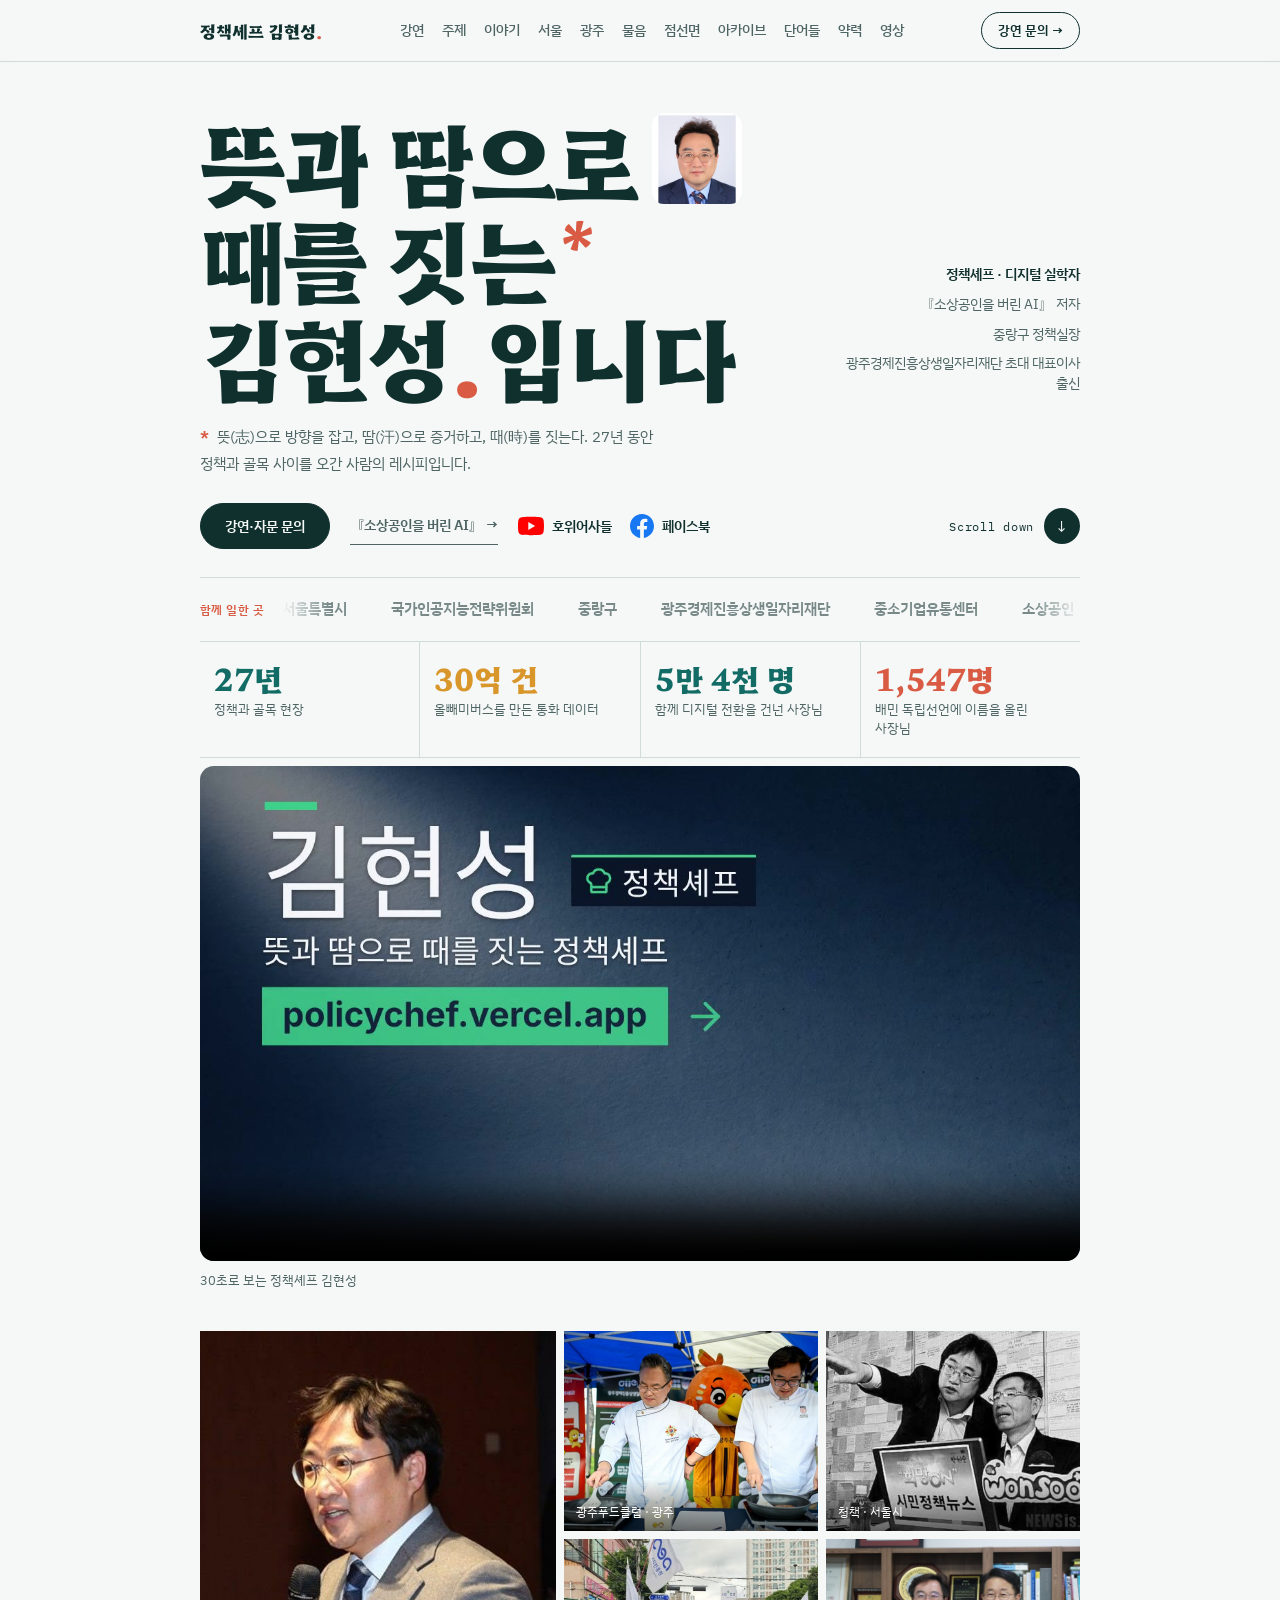
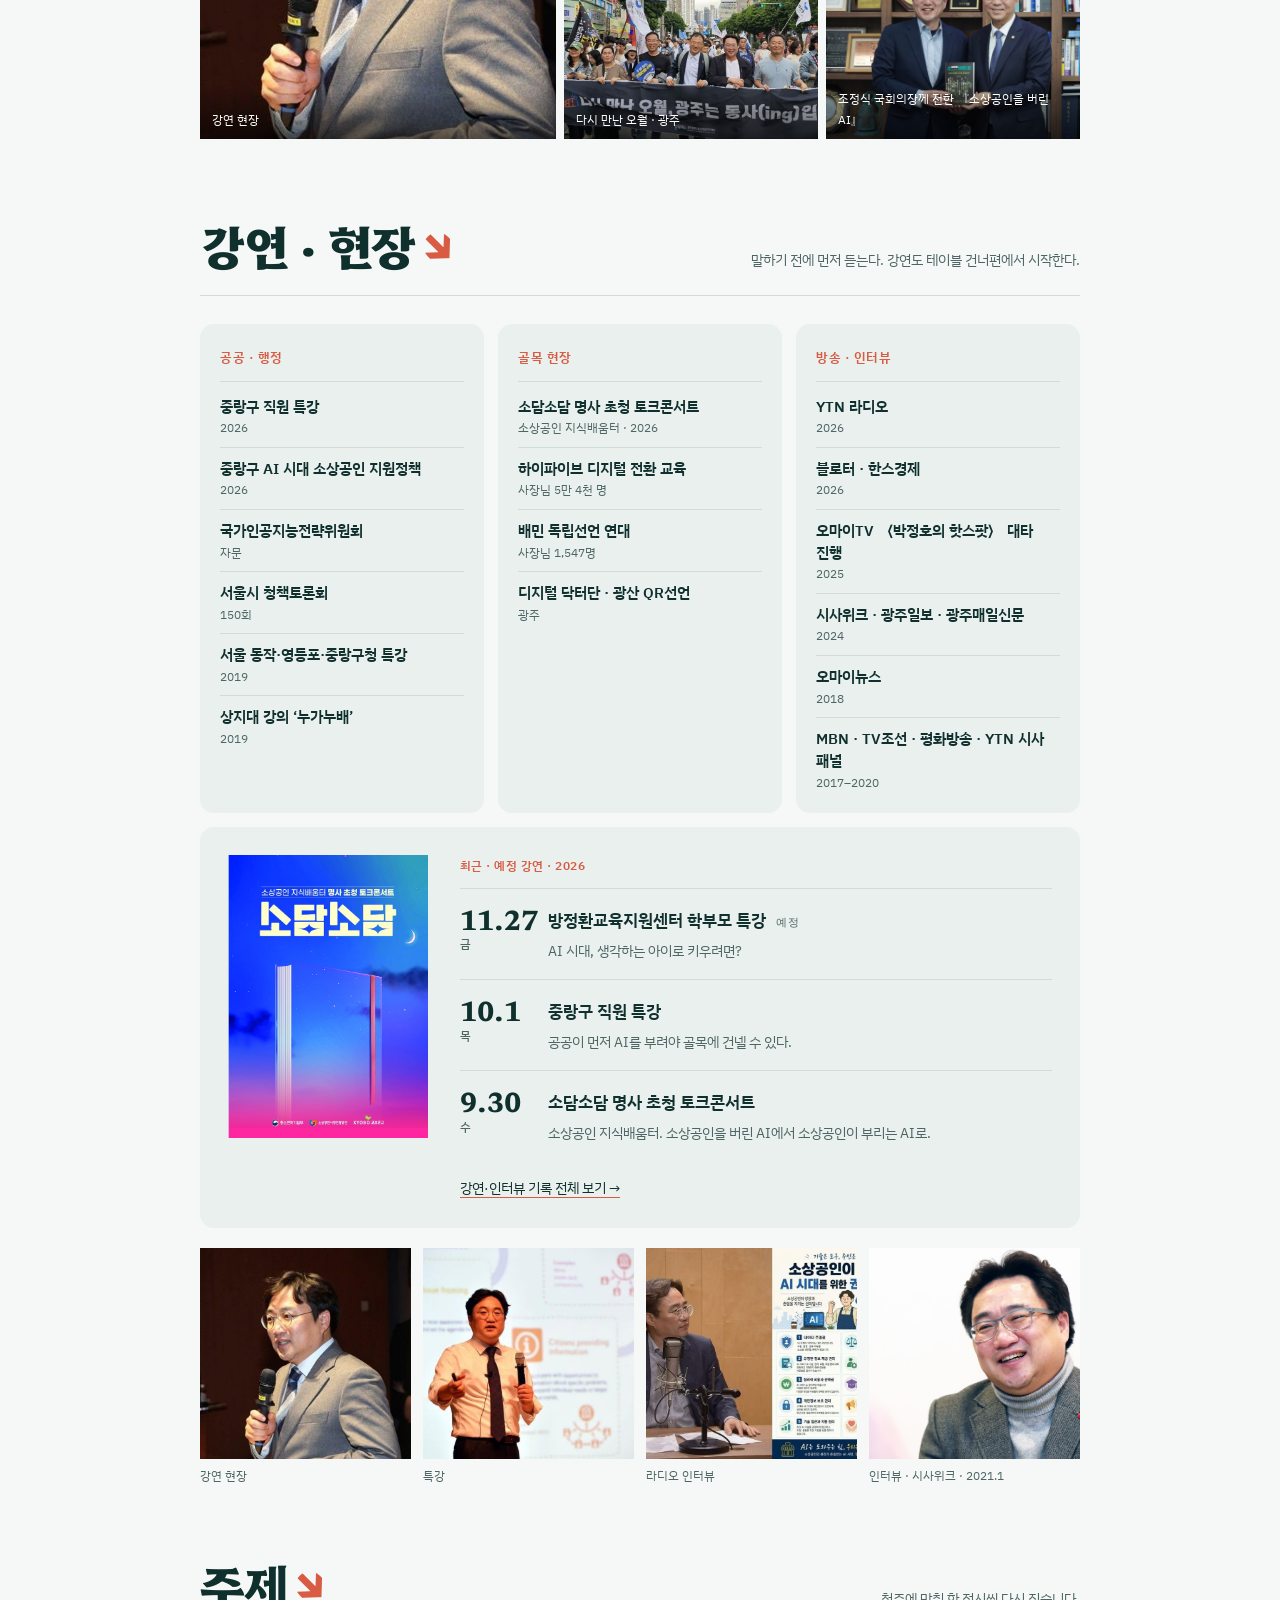
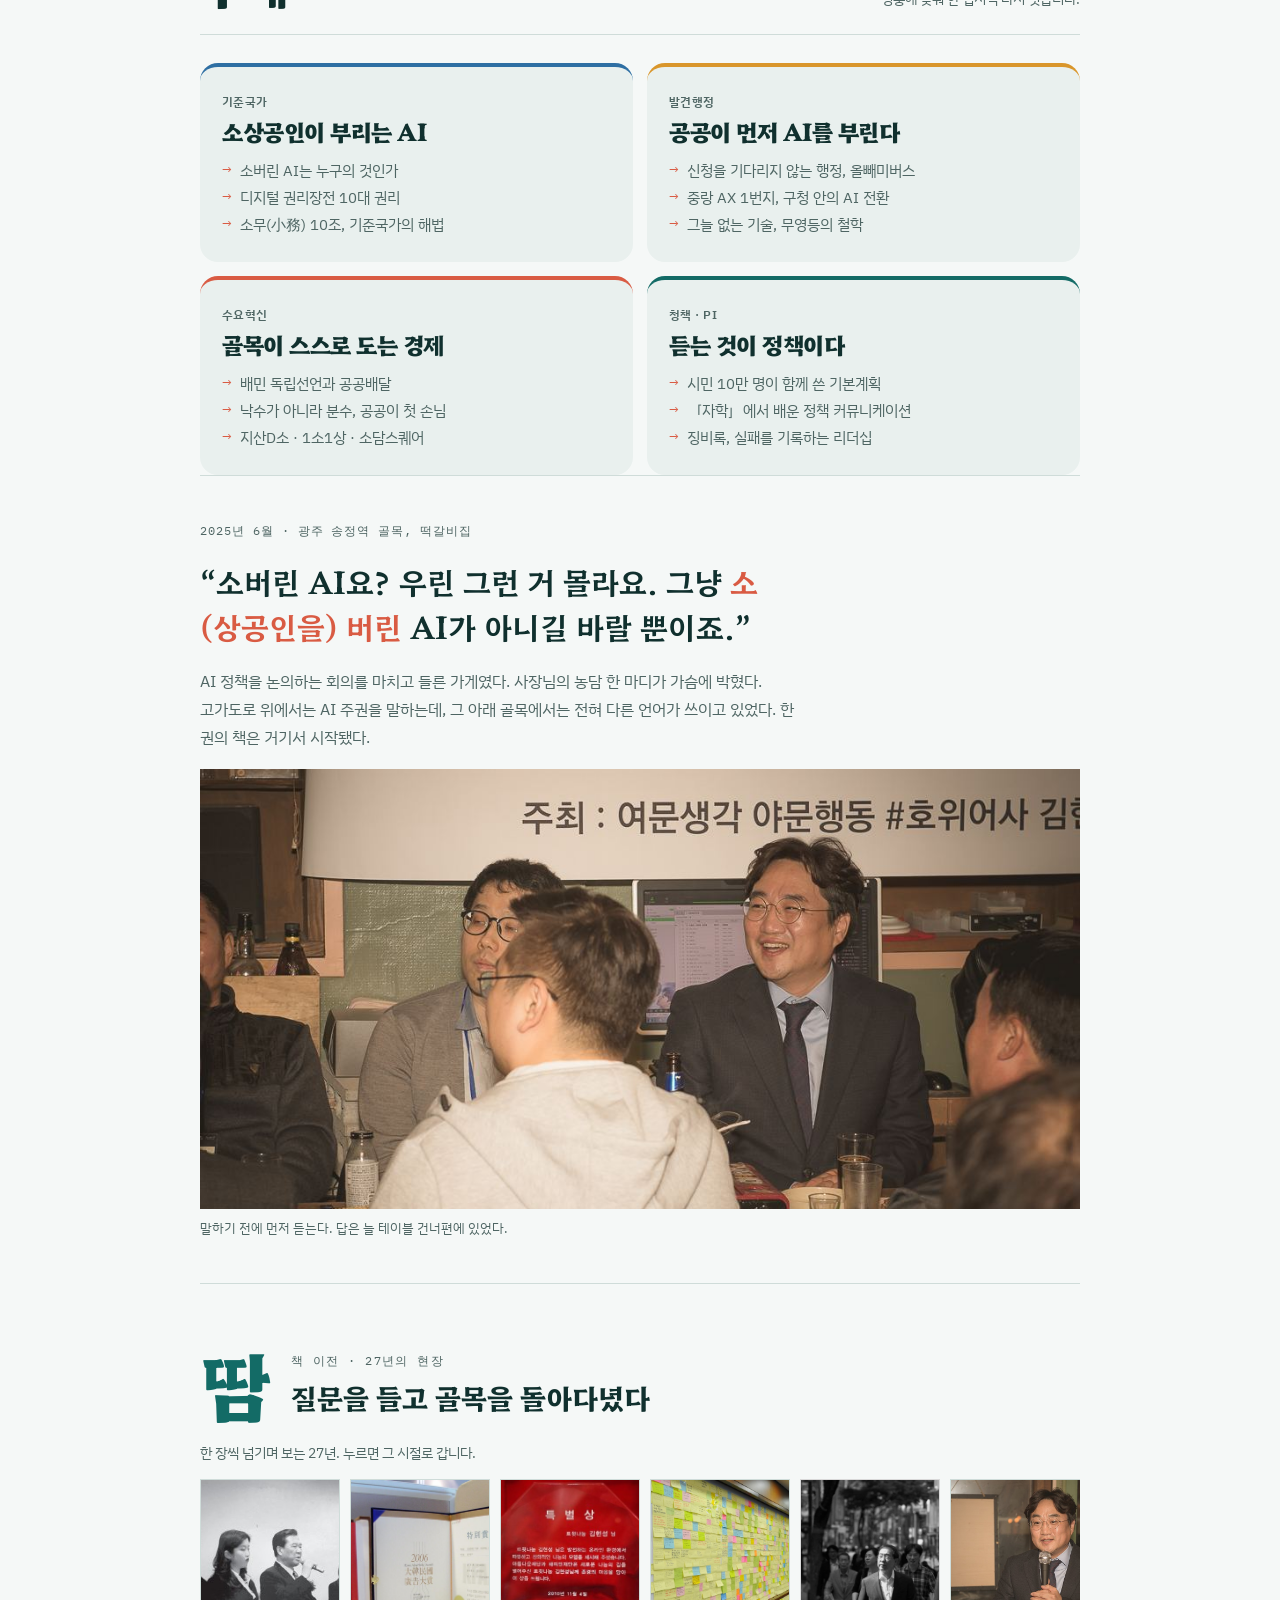
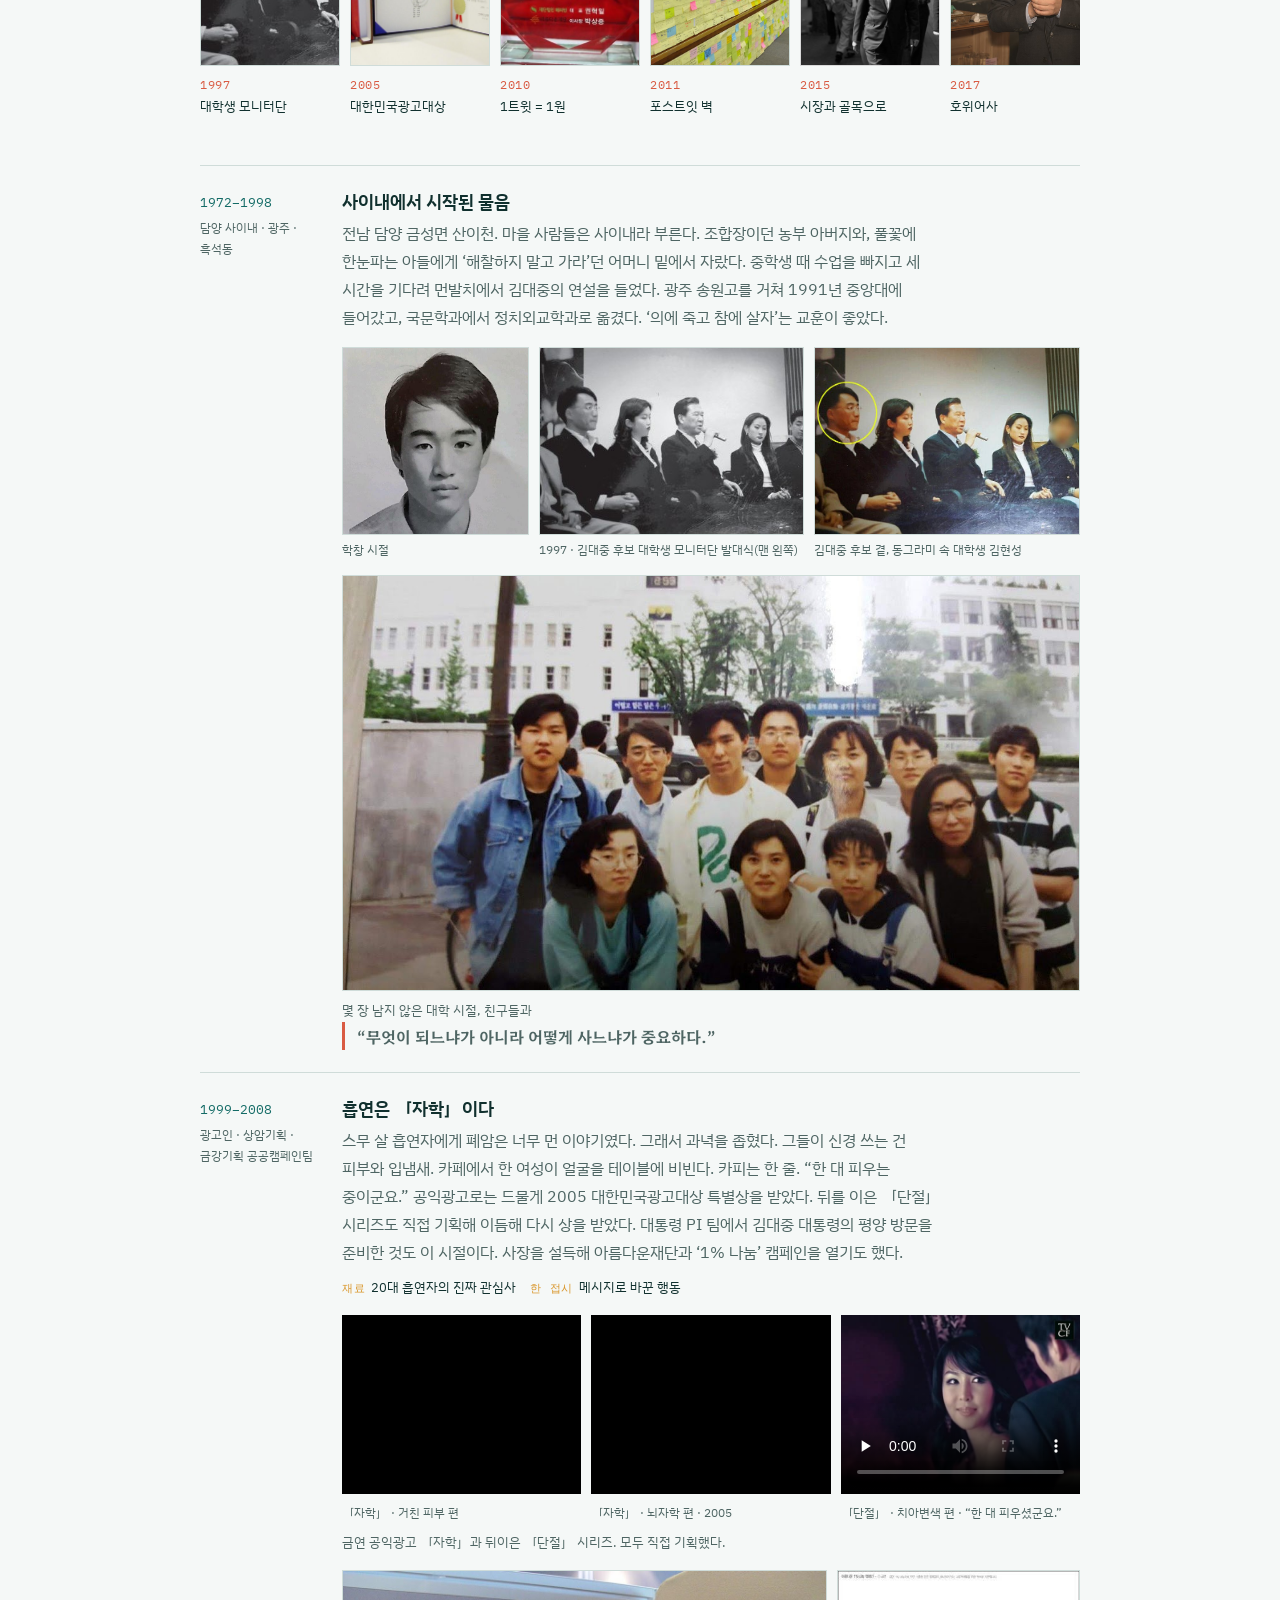
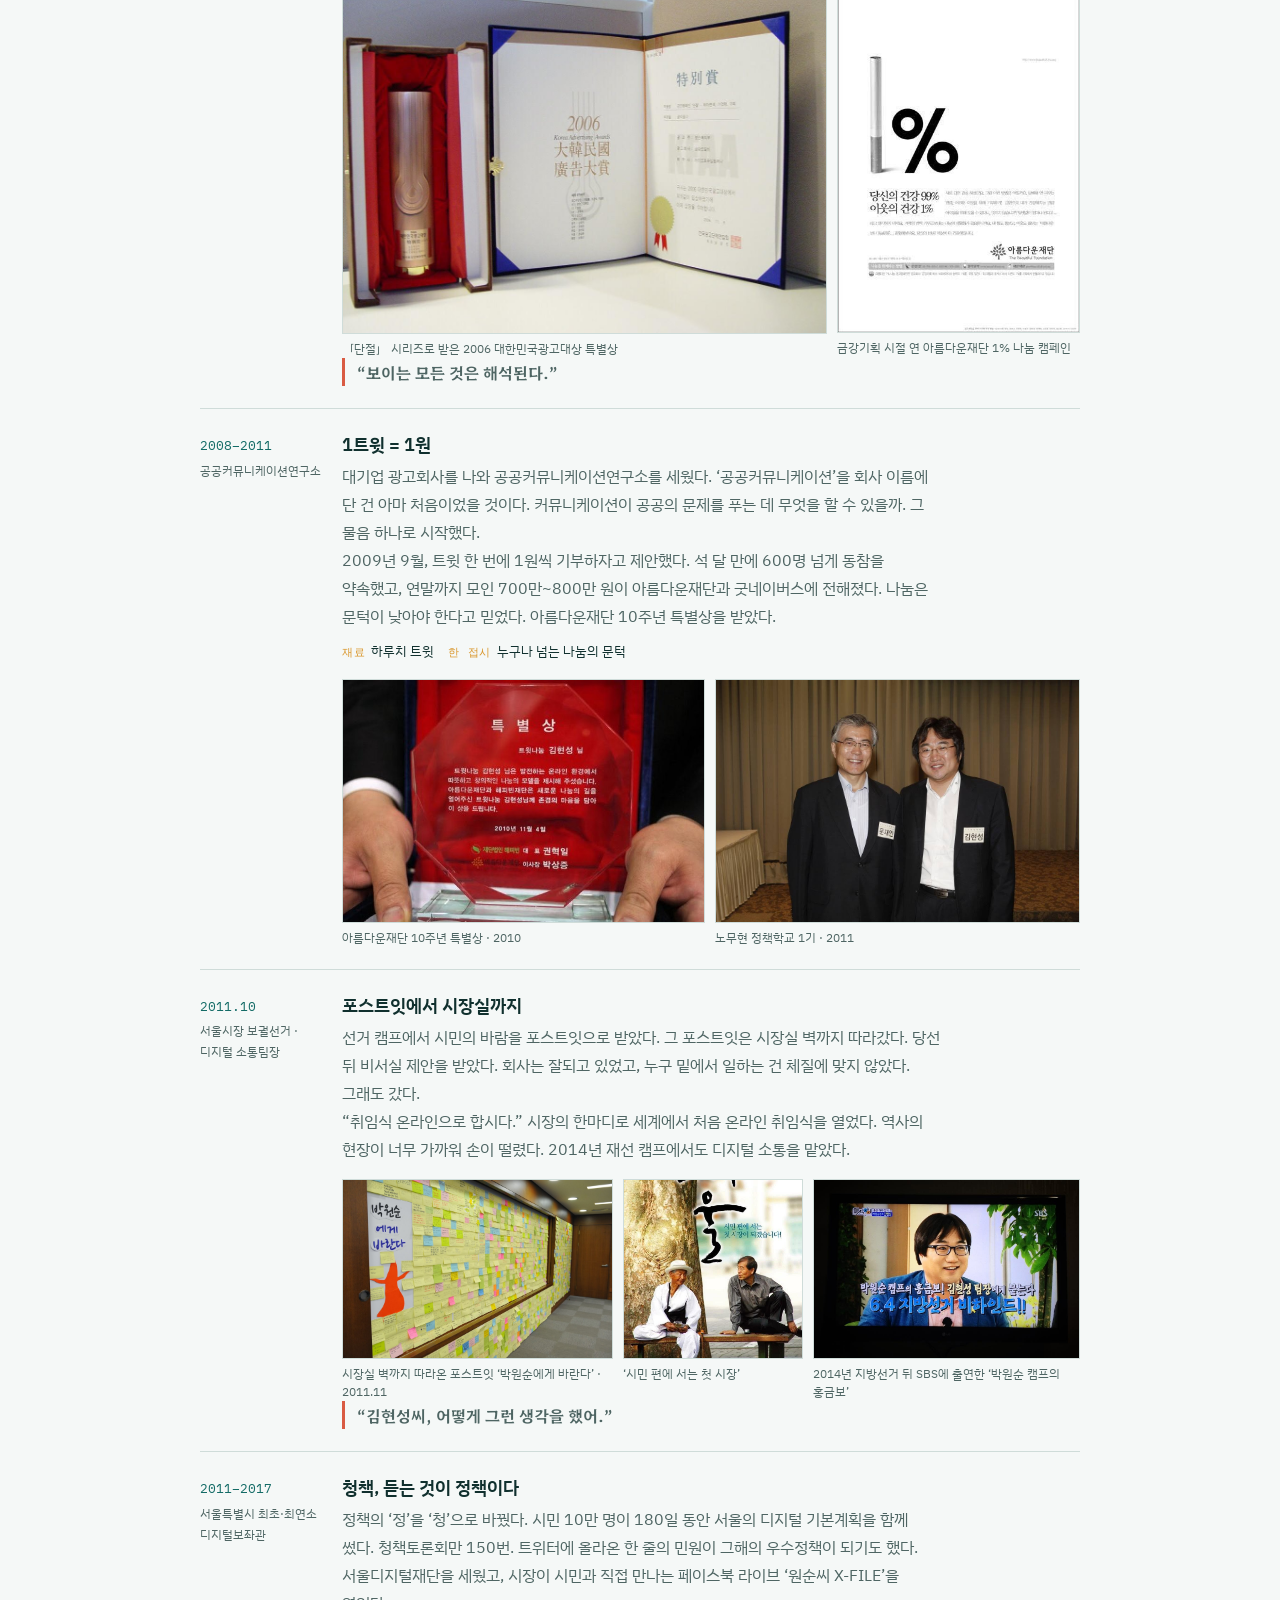
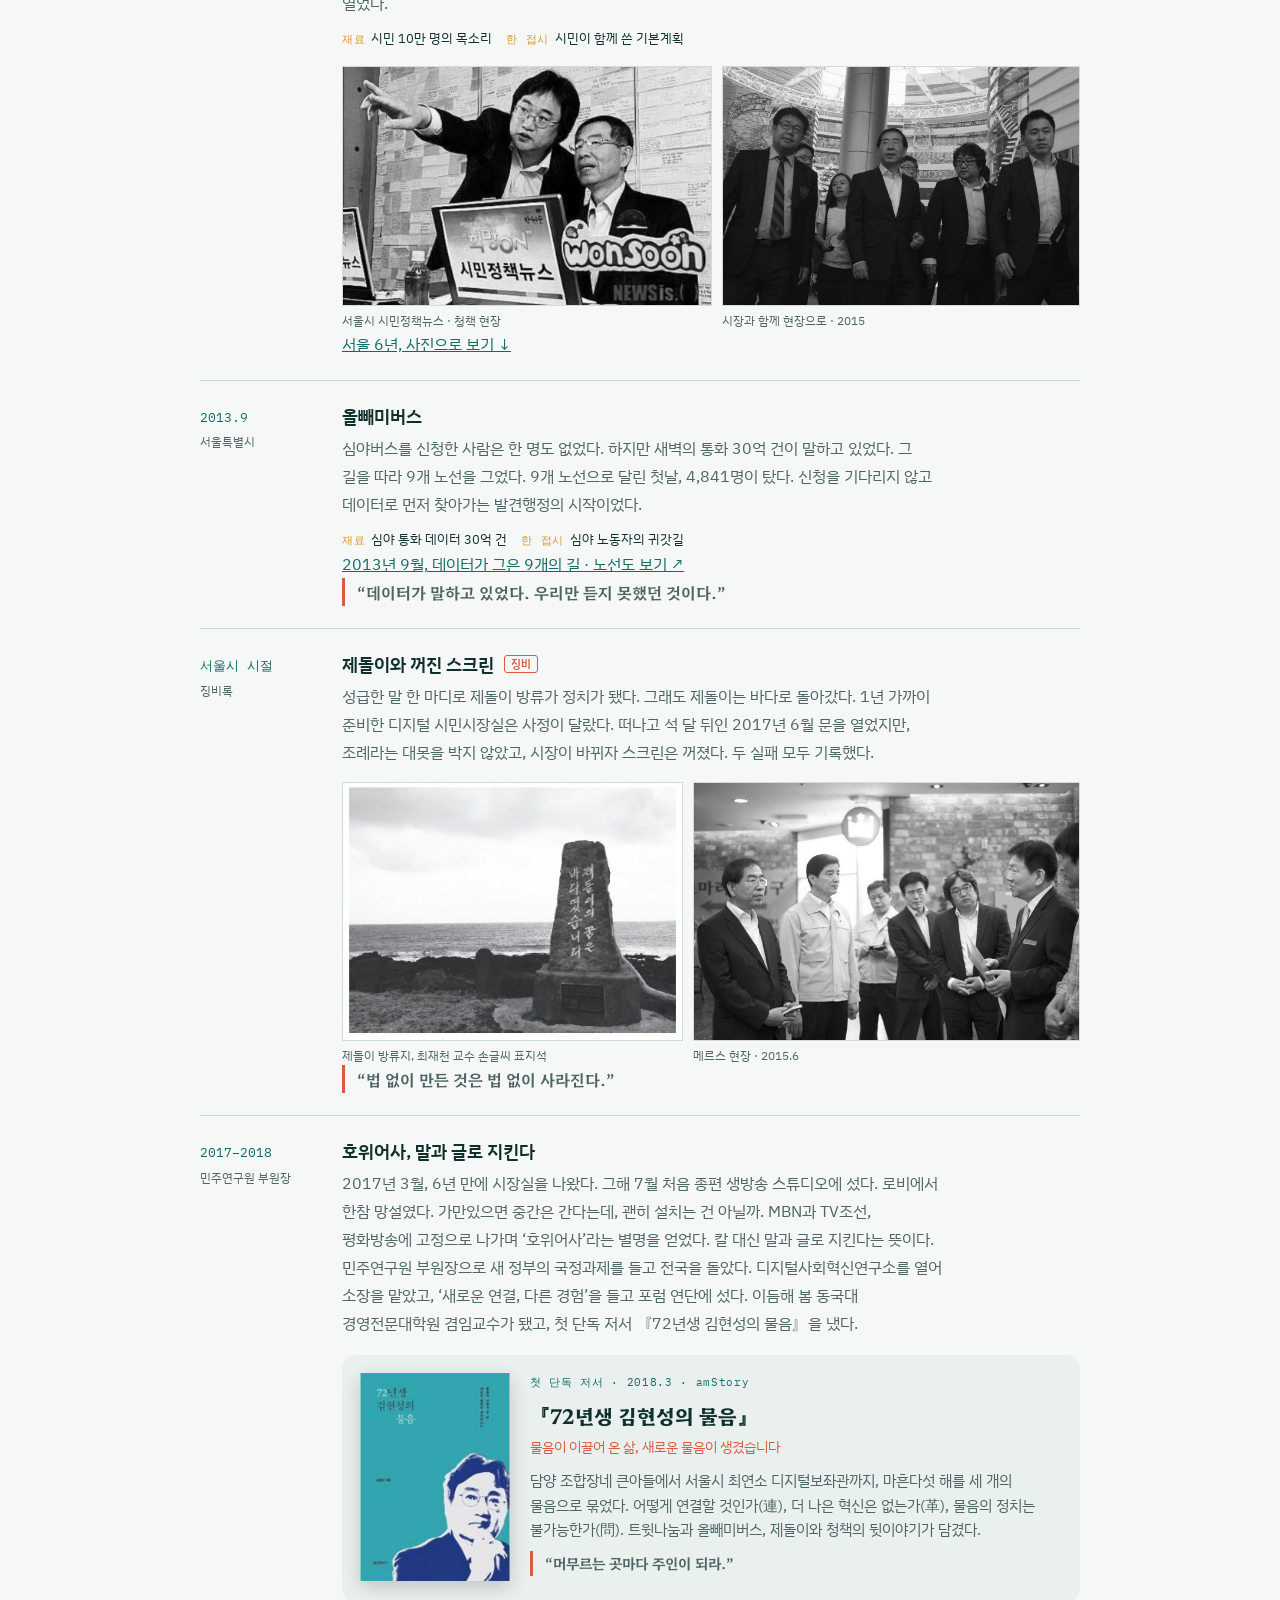
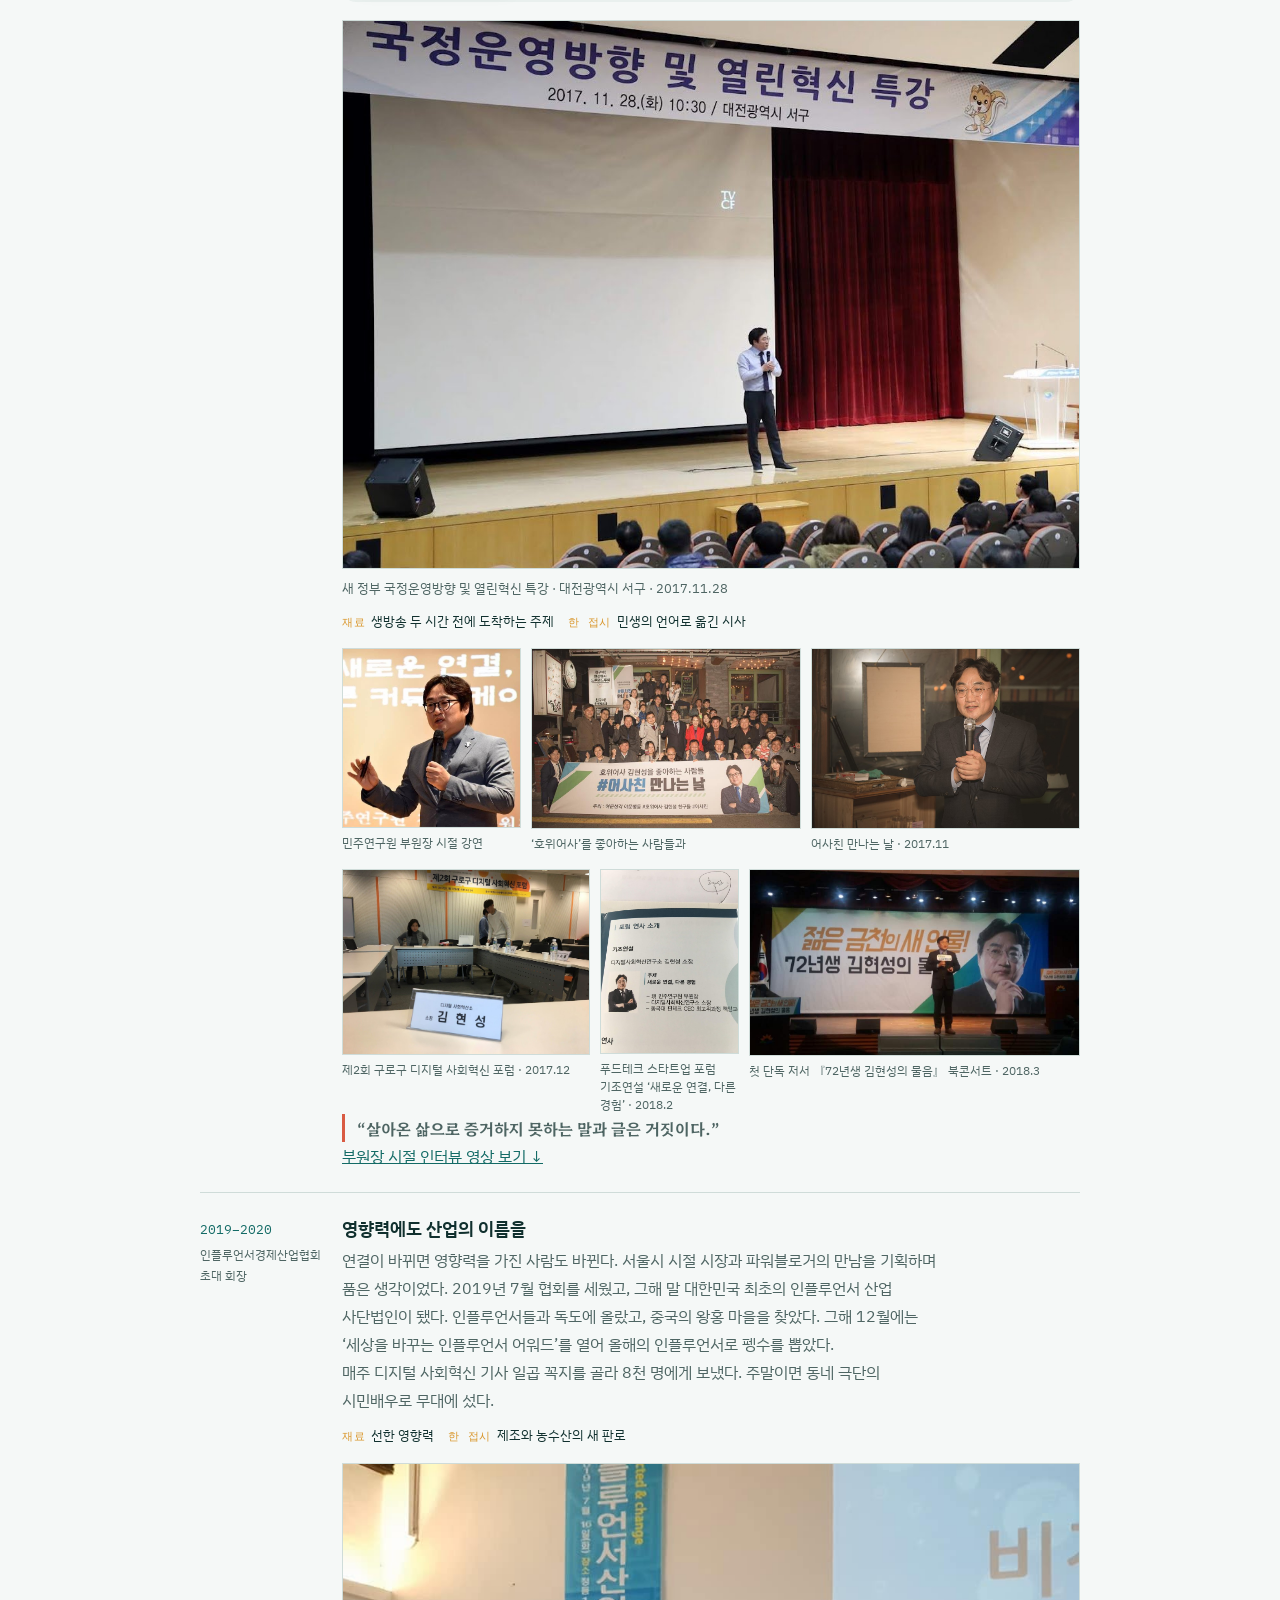
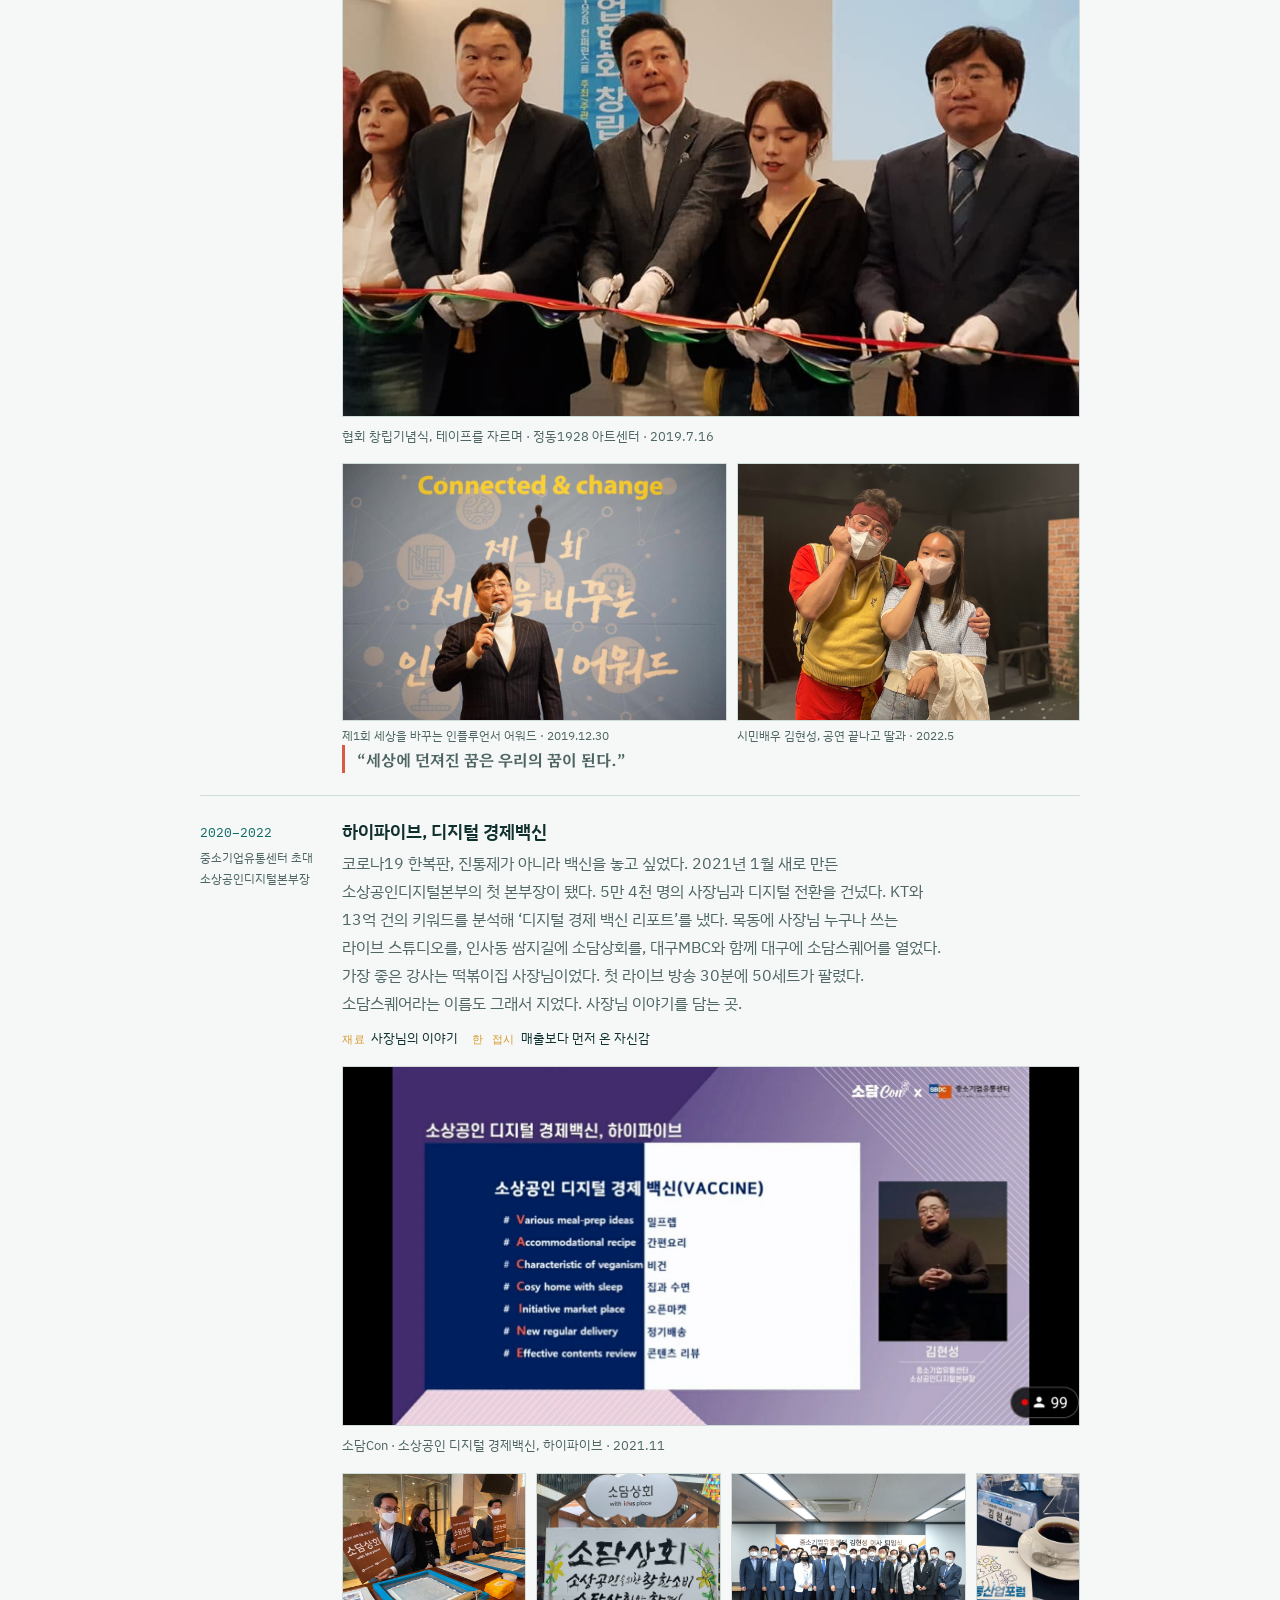
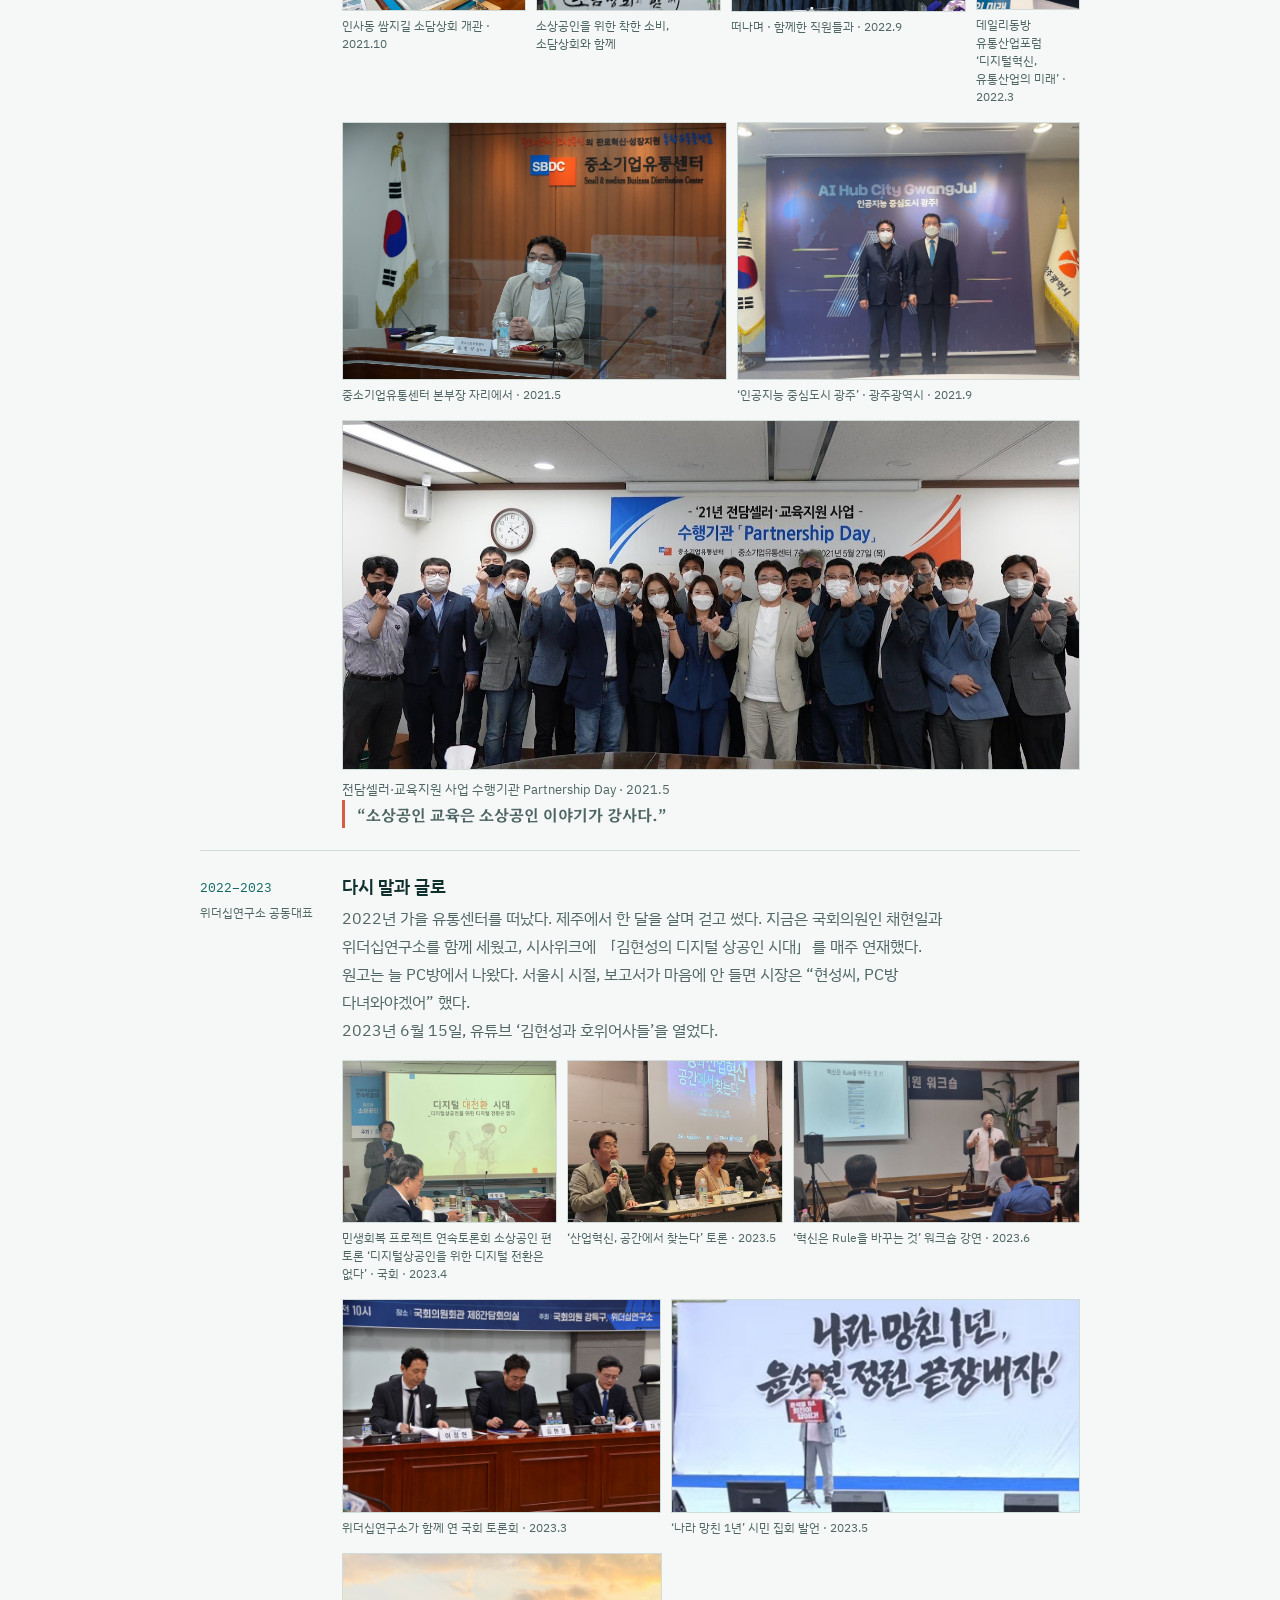
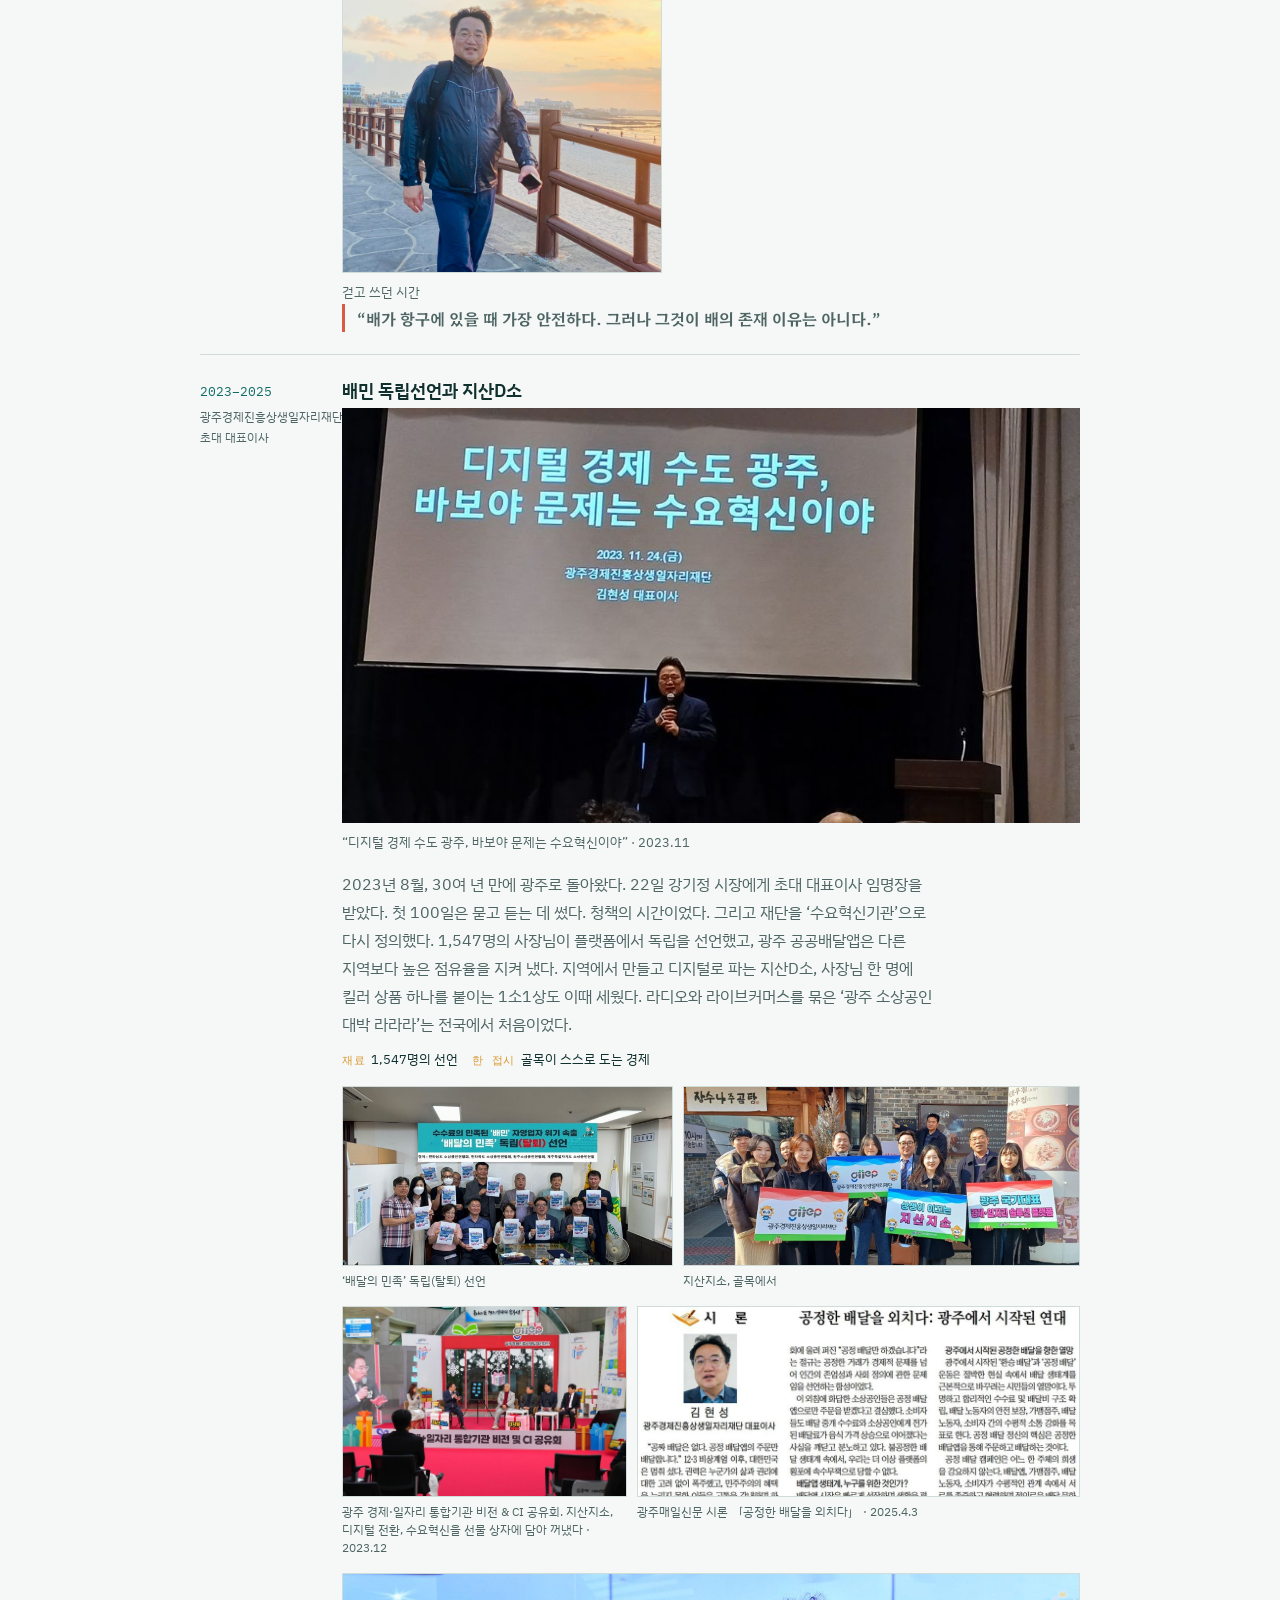
==== index.html @ 6a9c01a1 "골목경제 정책자문관: "재단 임기를 마치고 열흘 뒤" → "재단을 떠난 뒤" 위촉일 2025.8.21(본인 확인)과 재단 근무 종료 시점(페이스북 경력 2025.7.10, 기사상 " ====
<!doctype html>
<html lang="ko">
<head>
<meta charset="utf-8">
<meta name="viewport" content="width=device-width, initial-scale=1, viewport-fit=cover">
<meta name="description" content="뜻과 땀으로 때를 짓는 정책셰프 김현성. 『소상공인을 버린 AI』 저자, 디지털 실학자.">
<meta property="og:title" content="정책셰프 김현성">
<meta property="og:description" content="뜻과 땀으로 때를 짓는 정책셰프. 『소상공인을 버린 AI』 저자.">
<meta property="og:image" content="https://policychef.vercel.app/img/hero.jpg">
<meta property="og:url" content="https://policychef.vercel.app/">
<meta name="twitter:card" content="summary_large_image">
<meta property="og:type" content="profile">
<meta name="theme-color" content="#136B66">
<link rel="icon" href="favicon.svg" type="image/svg+xml">
<title>정책셰프 김현성</title>
<style>html{color-scheme:light}body{margin:0}img{max-width:100%}[hidden]{display:none!important}</style>

<link rel="preconnect" href="https://fonts.googleapis.com">
<link rel="preconnect" href="https://fonts.gstatic.com" crossorigin>
<link rel="stylesheet" href="https://fonts.googleapis.com/css2?family=Hahmlet:wght@400;600;800&family=IBM+Plex+Sans+KR:wght@400;500;600&family=IBM+Plex+Mono:wght@500&display=swap">
<link rel="stylesheet" href="style.css">

</head>
<body>
<nav class="topnav" id="nav" aria-label="섹션">
  <div class="wrap navin">
    <a class="brand" href="#landing">정책셰프 김현성<i>.</i></a>
    <div class="links"><a href="#talks">강연</a><a href="#topics">주제</a><a href="#ttam">이야기</a><a href="#seoul">서울</a><a href="#gwangju">광주</a><a href="question.html">물음</a><a href="#pillars">점선면</a><a href="archive.html">아카이브</a><a href="words.html">단어들</a><a href="#bio">약력</a><a href="#youtube">영상</a></div>
    <a class="nav-cta" href="#contact">강연 문의 →</a>
    <button class="burger" type="button" aria-label="메뉴 열기" aria-expanded="false" aria-controls="mmenu"><span></span></button>
  </div>
  <div class="mmenu" id="mmenu" hidden>
    <a href="#talks">강연</a><a href="#topics">주제</a><a href="#ttam">이야기</a><a href="#seoul">서울</a><a href="#gwangju">광주</a><a href="question.html">물음</a><a href="#pillars">점선면</a><a href="archive.html">아카이브</a><a href="words.html">단어들</a><a href="#bio">약력</a><a href="#youtube">영상</a><a class="cta" href="#contact">강연 문의 →</a>
  </div>
</nav>

<div class="wrap" id="top">

<section id="landing" class="landing">
  <div class="land-split reveal">
    <h1 class="land-block">
      <span class="land-line">뜻과 땀으로<span class="land-photo"><img src="img/portrait.jpg" alt="정책셰프 김현성" width="520" height="669" fetchpriority="high"></span></span>
      <span class="land-line">때를 짓는<i class="ast">*</i></span>
      <span class="land-line">김현성<i class="dot">.</i>입니다</span>
    </h1>
    <div class="land-tag">
      <p>정책셰프 · 디지털 실학자</p>
      <p>『소상공인을 버린 AI』 저자</p>
      <p>중랑구 정책실장</p>
      <p>광주경제진흥상생일자리재단 초대 대표이사 출신</p>
    </div>
  </div>
  <p class="land-note reveal rd1"><i>*</i> 뜻(志)으로 방향을 잡고, 땀(汗)으로 증거하고, 때(時)를 짓는다. 27년 동안 정책과 골목 사이를 오간 사람의 레시피입니다.</p>

  <div class="land-bottom reveal rd1">
    <div class="land-actions">
      <a class="btn-dark" href="#contact">강연·자문 문의</a>
      <a class="btn-text" href="#tteut">『소상공인을 버린 AI』 →</a>
      <span class="socials"><a class="social-yt" href="https://www.youtube.com/channel/UCfKIIumgLjOJI00AJpmEHHw" target="_blank" rel="noopener" aria-label="유튜브 호위어사들"><svg width="26" height="26" viewBox="0 0 24 24" aria-hidden="true"><path fill="currentColor" d="M23.5 6.2a3 3 0 0 0-2.1-2.1C19.5 3.5 12 3.5 12 3.5s-7.5 0-9.4.6A3 3 0 0 0 .5 6.2C0 8.1 0 12 0 12s0 3.9.5 5.8a3 3 0 0 0 2.1 2.1c1.9.6 9.4.6 9.4.6s7.5 0 9.4-.6a3 3 0 0 0 2.1-2.1c.5-1.9.5-5.8.5-5.8s0-3.9-.5-5.8zM9.5 15.6V8.4l6.3 3.6-6.3 3.6z"/></svg><span>호위어사들</span></a>
      <a class="social-fb" href="https://www.facebook.com/hyunsung.kim.501598" target="_blank" rel="noopener" aria-label="페이스북 김현성"><svg width="24" height="24" viewBox="0 0 24 24" aria-hidden="true"><path fill="currentColor" d="M24 12.07C24 5.41 18.63 0 12 0S0 5.4 0 12.07C0 18.1 4.39 23.1 10.13 24v-8.44H7.08v-3.49h3.04V9.41c0-3.02 1.8-4.7 4.54-4.7 1.31 0 2.68.24 2.68.24v2.97h-1.5c-1.5 0-1.96.93-1.96 1.89v2.26h3.32l-.53 3.5h-2.8V24C19.62 23.1 24 18.1 24 12.07"/></svg><span>페이스북</span></a></span>
    </div>
    <a class="scroll-cta" href="#talks"><span>Scroll down</span><span class="scroll-circle" aria-hidden="true">↓</span></a>
  </div>

  <div class="marquee reveal rd2" aria-label="함께 일한 곳">
    <div class="marquee-label">함께 일한 곳</div>
    <div class="marquee-win">
      <div class="marquee-track">
        <span>서울특별시</span><span>국가인공지능전략위원회</span><span>중랑구</span><span>광주경제진흥상생일자리재단</span><span>중소기업유통센터</span><span>소상공인 지식배움터</span><span>인플루언서경제산업협회</span><span>아름다운재단</span><span>공공커뮤니케이션연구소</span><span>금강기획</span><span>대통령 PI팀</span>
        <span aria-hidden="true">서울특별시</span><span aria-hidden="true">국가인공지능전략위원회</span><span aria-hidden="true">중랑구</span><span aria-hidden="true">광주경제진흥상생일자리재단</span><span aria-hidden="true">중소기업유통센터</span><span aria-hidden="true">소상공인 지식배움터</span><span aria-hidden="true">인플루언서경제산업협회</span><span aria-hidden="true">아름다운재단</span><span aria-hidden="true">공공커뮤니케이션연구소</span><span aria-hidden="true">금강기획</span><span aria-hidden="true">대통령 PI팀</span>
      </div>
    </div>
  </div>
</section>

<dl class="numbers reveal">
  <div><dt>27년</dt><dd>정책과 골목 현장</dd></div>
  <div><dt>30억 건</dt><dd>올빼미버스를 만든 통화 데이터</dd></div>
  <div><dt>5만 4천 명</dt><dd>함께 디지털 전환을 건넌 사장님</dd></div>
  <div><dt>1,547명</dt><dd>배민 독립선언에 이름을 올린 사장님</dd></div>
</dl>

<section class="intro-film reveal" aria-label="소개 영상">
  <figure class="video">
    <div class="frame"><video controls playsinline preload="metadata" poster="img/intro-poster.jpg"><source src="video/intro.mp4" type="video/mp4"></video></div>
    <figcaption>30초로 보는 정책셰프 김현성</figcaption>
  </figure>
</section>

<div class="band reveal" aria-label="현장 사진">
  <figure><img src="img/fb-speech-mic.jpg" alt="마이크를 들고 강연하는 김현성" width="600" height="599"><figcaption>강연 현장</figcaption></figure>
  <figure><img src="img/gj/gj-126.jpg" alt="광주푸드클럽 부스에서 요리하는 김현성" width="1200" height="800" loading="lazy"><figcaption>광주푸드클럽 · 광주</figcaption></figure>
  <figure><img src="img/fb-seoul-cheongchaek.jpg" alt="시민 의견 메모가 붙은 벽 앞의 김현성" width="960" height="620" loading="lazy"><figcaption>청책 · 서울시</figcaption></figure>
  <figure><img src="img/gj/gj-34.jpg" alt="‘다시 만난 오월, 광주는 동사(ing)입니다’ 현수막을 든 행진" width="1200" height="561" loading="lazy"><figcaption>다시 만난 오월 · 광주</figcaption></figure>
  <figure><img src="img/fb-book-handover.jpg" alt="조정식 국회의장에게 『소상공인을 버린 AI』를 전하는 김현성" width="1280" height="853" loading="lazy"><figcaption>조정식 국회의장께 전한 『소상공인을 버린 AI』</figcaption></figure>
</div>

<section id="talks" class="sec">
  <div class="s-head reveal">
    <h2>강연 · 현장<span class="s-arrow">↘</span></h2>
    <p class="s-meta">말하기 전에 먼저 듣는다. 강연도 테이블 건너편에서 시작한다.</p>
  </div>
  <div class="p-cols">
    <div class="p-col reveal rd1">
      <div class="p-col-label">공공 · 행정</div>
      <ul>
        <li>중랑구 직원 특강 <span>2026</span></li>
        <li>중랑구 AI 시대 소상공인 지원정책 <span>2026</span></li>
        <li>국가인공지능전략위원회 <span>자문</span></li>
        <li>서울시 청책토론회 <span>150회</span></li>
          <li>서울 동작·영등포·중랑구청 특강 <span>2019</span></li>
          <li>상지대 강의 ‘누가누배’ <span>2019</span></li>
      </ul>
    </div>
    <div class="p-col reveal rd2">
      <div class="p-col-label">골목 현장</div>
      <ul>
        <li>소담소담 명사 초청 토크콘서트 <span>소상공인 지식배움터 · 2026</span></li>
        <li>하이파이브 디지털 전환 교육 <span>사장님 5만 4천 명</span></li>
        <li>배민 독립선언 연대 <span>사장님 1,547명</span></li>
        <li>디지털 닥터단 · 광산 QR선언 <span>광주</span></li>
      </ul>
    </div>
    <div class="p-col reveal rd3">
      <div class="p-col-label">방송 · 인터뷰</div>
      <ul>
        <li>YTN 라디오 <span>2026</span></li>
        <li>블로터 · 한스경제 <span>2026</span></li>
        <li>오마이TV 〈박정호의 핫스팟〉 대타 진행 <span>2025</span></li>
          <li>시사위크 · 광주일보 · 광주매일신문 <span>2024</span></li>
        <li>오마이뉴스 <span>2018</span></li>
          <li>MBN · TV조선 · 평화방송 · YTN 시사 패널 <span>2017–2020</span></li>
      </ul>
    </div>
  </div>
  <div class="talks reveal">
    <figure class="poster">
      <img src="img/sodam.jpg" alt="소상공인 지식배움터 명사 초청 토크콘서트 소담소담 포스터" width="620" height="877" loading="lazy">
    </figure>
    <div class="talk-list">
      <div class="label">최근 · 예정 강연 · 2026</div>
      <div class="talk">
        <div class="d">11.27<small>금</small></div>
        <div><h3>방정환교육지원센터 학부모 특강 <small>예정</small></h3><p>AI 시대, 생각하는 아이로 키우려면?</p></div>
      </div>
      <div class="talk">
        <div class="d">10.1<small>목</small></div>
        <div><h3>중랑구 직원 특강</h3><p>공공이 먼저 AI를 부려야 골목에 건넬 수 있다.</p></div>
      </div>
      <div class="talk">
        <div class="d">9.30<small>수</small></div>
        <div><h3>소담소담 명사 초청 토크콘서트</h3><p>소상공인 지식배움터. 소상공인을 버린 AI에서 소상공인이 부리는 AI로.</p></div>
      </div>
      <p class="talk-more"><a href="archive.html">강연·인터뷰 기록 전체 보기 →</a></p>
    </div>
  </div>
  <div class="gallery reveal">
    <figure><img src="img/fb-speech-mic.jpg" alt="마이크를 들고 강연하는 김현성" width="600" height="599" loading="lazy"><figcaption>강연 현장</figcaption></figure>
    <figure><img src="img/fb-lecture-slide.jpg" alt="슬라이드 앞에서 특강하는 김현성" width="638" height="638" loading="lazy"><figcaption>특강</figcaption></figure>
    <figure><img src="img/fb-radio-interview.jpg" alt="『소상공인을 버린 AI』 라디오 인터뷰" width="1280" height="591" loading="lazy"><figcaption>라디오 인터뷰</figcaption></figure>
    <figure><img src="img/sisaweek-interview-2021.jpg" alt="소상공인디지털본부 초대 본부장 시절 시사위크 인터뷰에서 웃는 김현성" width="700" height="487" loading="lazy"><figcaption>인터뷰 · 시사위크 · 2021.1</figcaption></figure>
  </div>
</section>

<section id="topics" class="sec">
  <div class="s-head reveal">
    <h2>주제<span class="s-arrow">↘</span></h2>
    <p class="s-meta">청중에 맞춰 한 접시씩 다시 짓습니다.</p>
  </div>
  <div class="t-grid">
    <div class="t-card reveal rd1" data-k="global">
      <div class="t-k">기준국가</div>
      <h3>소상공인이 부리는 AI</h3>
      <ul>
        <li>소버린 AI는 누구의 것인가</li>
        <li>디지털 권리장전 10대 권리</li>
        <li>소무(小務) 10조, 기준국가의 해법</li>
      </ul>
    </div>
    <div class="t-card reveal rd2" data-k="digital">
      <div class="t-k">발견행정</div>
      <h3>공공이 먼저 AI를 부린다</h3>
      <ul>
        <li>신청을 기다리지 않는 행정, 올빼미버스</li>
        <li>중랑 AX 1번지, 구청 안의 AI 전환</li>
        <li>그늘 없는 기술, 무영등의 철학</li>
      </ul>
    </div>
    <div class="t-card reveal rd1" data-k="minsaeng">
      <div class="t-k">수요혁신</div>
      <h3>골목이 스스로 도는 경제</h3>
      <ul>
        <li>배민 독립선언과 공공배달</li>
        <li>낙수가 아니라 분수, 공공이 첫 손님</li>
        <li>지산D소 · 1소1상 · 소담스퀘어</li>
      </ul>
    </div>
    <div class="t-card reveal rd2" data-k="sotong">
      <div class="t-k">청책 · PI</div>
      <h3>듣는 것이 정책이다</h3>
      <ul>
        <li>시민 10만 명이 함께 쓴 기본계획</li>
        <li>「자학」에서 배운 정책 커뮤니케이션</li>
        <li>징비록, 실패를 기록하는 리더십</li>
      </ul>
    </div>
  </div>
</section>

<div class="origin reveal">
  <div class="when">2025년 6월 · 광주 송정역 골목, 떡갈비집</div>
  <blockquote>“소버린 AI요? 우린 그런 거 몰라요. 그냥 <em>소(상공인을) 버린</em> AI가 아니길 바랄 뿐이죠.”</blockquote>
  <p>AI 정책을 논의하는 회의를 마치고 들른 가게였다. 사장님의 농담 한 마디가 가슴에 박혔다. 고가도로 위에서는 AI 주권을 말하는데, 그 아래 골목에서는 전혀 다른 언어가 쓰이고 있었다. 한 권의 책은 거기서 시작됐다.</p>
  <figure class="wide">
    <img src="img/listen.jpg" alt="작은 식당 테이블에서 사람들의 이야기를 듣는 김현성" width="1000" height="667">
    <figcaption>말하기 전에 먼저 듣는다. 답은 늘 테이블 건너편에 있었다.</figcaption>
  </figure>
</div>

<section class="part" id="ttam">
  <div class="part-head">
    <div class="glyph">땀</div>
    <div class="label">책 이전 · 27년의 현장</div>
    <h2>질문을 들고 골목을 돌아다녔다</h2>
  </div>
  <p class="eras-note">한 장씩 넘기며 보는 27년. 누르면 그 시절로 갑니다.</p>
  <ol class="eras" aria-label="연도별 대표 사진">
    <li><a href="#s-1972"><img src="img/book-dj-1997.jpg" alt="" width="300" height="400" loading="lazy"><span class="y">1997</span><span class="t">대학생 모니터단</span></a></li>
    <li><a href="#s-1999"><img src="img/book-adaward.jpg" alt="" width="300" height="400" loading="lazy"><span class="y">2005</span><span class="t">대한민국광고대상</span></a></li>
    <li><a href="#s-2008"><img src="img/book-tweet-award.jpg" alt="" width="300" height="400" loading="lazy"><span class="y">2010</span><span class="t">1트윗 = 1원</span></a></li>
    <li><a href="#s-2011"><img src="img/postit-wall-2011.jpg" alt="" width="300" height="400" loading="lazy"><span class="y">2011</span><span class="t">포스트잇 벽</span></a></li>
    <li><a href="#s-seoul"><img src="img/seoul-street-2015.jpg" alt="" width="300" height="400" loading="lazy"><span class="y">2015</span><span class="t">시장과 골목으로</span></a></li>
    <li><a href="#s-2017"><img src="img/eosachin-mic-2017.jpg" alt="" width="300" height="400" loading="lazy"><span class="y">2017</span><span class="t">호위어사</span></a></li>
    <li><a href="#s-2019"><img src="img/life/influencer-founding-2019.jpg" alt="" width="300" height="400" loading="lazy"><span class="y">2019</span><span class="t">인플루언서 협회</span></a></li>
    <li><a href="#s-2020"><img src="img/sodam-sanghoe-2021.jpg" alt="" width="300" height="400" loading="lazy"><span class="y">2021</span><span class="t">소담상회</span></a></li>
    <li><a href="#s-2023"><img src="img/gj/gj-210.jpg" alt="" width="300" height="400" loading="lazy"><span class="y">2023</span><span class="t">수요혁신 광주</span></a></li>
    <li><a href="#ttae"><img src="img/lecture-shinhan-2026.jpg" alt="" width="300" height="400" loading="lazy"><span class="y">2026</span><span class="t">부리는 AI로</span></a></li>
  </ol>
  <ol class="scenes">
    <li id="s-1972" class="scene">
        <div class="yr">1972–1998<small>담양 사이내 · 광주 · 흑석동</small></div>
        <div>
          <h3>사이내에서 시작된 물음</h3>
          <p>전남 담양 금성면 산이천. 마을 사람들은 사이내라 부른다. 조합장이던 농부 아버지와, 풀꽃에 한눈파는 아들에게 ‘해찰하지 말고 가라’던 어머니 밑에서 자랐다. 중학생 때 수업을 빠지고 세 시간을 기다려 먼발치에서 김대중의 연설을 들었다. 광주 송원고를 거쳐 1991년 중앙대에 들어갔고, 국문학과에서 정치외교학과로 옮겼다. ‘의에 죽고 참에 살자’는 교훈이 좋았다.</p>
          <div class="row">
            <figure style="--r:1.000"><img src="img/fb-youth.jpg" alt="학창 시절의 김현성" width="636" height="636" loading="lazy"><figcaption>학창 시절</figcaption></figure>
            <figure style="--r:1.412"><img src="img/book-dj-1997.jpg" alt="1997년 김대중 후보 대학생 모니터단 발대식. 맨 왼쪽이 김현성" width="367" height="260" loading="lazy"><figcaption>1997 · 김대중 후보 대학생 모니터단 발대식(맨 왼쪽)</figcaption></figure>
            <figure style="--r:1.421"><img src="img/life/dj-circle.jpg" alt="김대중 후보 곁에 앉은 대학생 김현성(동그라미)" width="658" height="463" loading="lazy"><figcaption>김대중 후보 곁, 동그라미 속 대학생 김현성</figcaption></figure>
          </div>
          <figure class="clip"><img src="img/life/college-friends.jpg" alt="대학 시절 친구들과 함께 찍은 단체 사진" width="1171" height="659" loading="lazy"><figcaption>몇 장 남지 않은 대학 시절, 친구들과</figcaption></figure>
          <p class="said">무엇이 되느냐가 아니라 어떻게 사느냐가 중요하다.</p>
        </div>
      </li>
      <li id="s-1999" class="scene">
      <div class="yr">1999–2008<small>광고인 · 상암기획 · 금강기획 공공캠페인팀</small></div>
      <div>
        <h3>흡연은 「자학」이다</h3>
        <p>스무 살 흡연자에게 폐암은 너무 먼 이야기였다. 그래서 과녁을 좁혔다. 그들이 신경 쓰는 건 피부와 입냄새. 카페에서 한 여성이 얼굴을 테이블에 비빈다. 카피는 한 줄. “한 대 피우는 중이군요.” 공익광고로는 드물게 2005 대한민국광고대상 특별상을 받았다. 뒤를 이은 「단절」 시리즈도 직접 기획해 이듬해 다시 상을 받았다. 대통령 PI 팀에서 김대중 대통령의 평양 방문을 준비한 것도 이 시절이다. 사장을 설득해 아름다운재단과 ‘1% 나눔’ 캠페인을 열기도 했다.</p>
        <div class="recipe"><span><i>재료</i>20대 흡연자의 진짜 관심사</span><span><i>한 접시</i>메시지로 바꾼 행동</span></div>
        <div class="ad-films">
          <figure><div class="frame"><iframe src="https://www.youtube-nocookie.com/embed/DC1Yl_lvYPg" title="금연 공익광고 「자학」 시리즈 · 거친 피부 편" loading="lazy" allow="accelerometer; clipboard-write; encrypted-media; gyroscope; picture-in-picture; web-share" referrerpolicy="strict-origin-when-cross-origin" allowfullscreen></iframe></div><figcaption>「자학」 · 거친 피부 편</figcaption></figure>
          <figure><div class="frame"><iframe src="https://www.youtube-nocookie.com/embed/HOfCe1SoiPs" title="금연 공익광고 「자학」 시리즈 · 뇌자학 편 · 2005" loading="lazy" allow="accelerometer; clipboard-write; encrypted-media; gyroscope; picture-in-picture; web-share" referrerpolicy="strict-origin-when-cross-origin" allowfullscreen></iframe></div><figcaption>「자학」 · 뇌자학 편 · 2005</figcaption></figure>
          <figure><div class="frame"><video controls preload="none" playsinline poster="img/nosmoke-teeth.jpg"><source src="video/nosmoke-teeth.mp4" type="video/mp4"></video></div><figcaption>「단절」 · 치아변색 편 · “한 대 피우셨군요.”</figcaption></figure>
        </div>
        <p class="ad-note">금연 공익광고 「자학」과 뒤이은 「단절」 시리즈. 모두 직접 기획했다.</p>
        <div class="row">
          <figure style="--r:1.334"><img src="img/book-adaward.jpg" alt="2006 대한민국광고대상 특별상 트로피와 상장. 금연 공익캠페인 「단절」 치아변색·기억력·구취 편" width="1023" height="767" loading="lazy"><figcaption>「단절」 시리즈로 받은 2006 대한민국광고대상 특별상</figcaption></figure>
          <figure style="--r:0.668"><img src="img/fb-ad-1percent.jpg" alt="아름다운재단 1% 나눔 캠페인 광고 「당신의 건강 99%, 이웃의 건강 1%」" width="400" height="599" loading="lazy"><figcaption>금강기획 시절 연 아름다운재단 1% 나눔 캠페인</figcaption></figure>
        </div>
          <p class="said">보이는 모든 것은 해석된다.</p>
      </div>
    </li>
    <li id="s-2008" class="scene">
      <div class="yr">2008–2011<small>공공커뮤니케이션연구소</small></div>
      <div>
        <h3>1트윗 = 1원</h3>
        <p>대기업 광고회사를 나와 공공커뮤니케이션연구소를 세웠다. ‘공공커뮤니케이션’을 회사 이름에 단 건 아마 처음이었을 것이다. 커뮤니케이션이 공공의 문제를 푸는 데 무엇을 할 수 있을까. 그 물음 하나로 시작했다.</p>
          <p>2009년 9월, 트윗 한 번에 1원씩 기부하자고 제안했다. 석 달 만에 600명 넘게 동참을 약속했고, 연말까지 모인 700만~800만 원이 아름다운재단과 굿네이버스에 전해졌다. 나눔은 문턱이 낮아야 한다고 믿었다. 아름다운재단 10주년 특별상을 받았다.</p>
        <div class="recipe"><span><i>재료</i>하루치 트윗</span><span><i>한 접시</i>누구나 넘는 나눔의 문턱</span></div>
        <div class="row">
          <figure style="--r:1.496"><img src="img/book-tweet-award.jpg" alt="트윗나눔 김현성에게 준 아름다운재단 10주년 특별상 상패" width="576" height="385" loading="lazy"><figcaption>아름다운재단 10주년 특별상 · 2010</figcaption></figure>
          <figure style="--r:1.501"><img src="img/moon-2011.jpg" alt="2011년 노무현 정책학교에서 문재인 이사장과 김현성" width="1024" height="682" loading="lazy"><figcaption>노무현 정책학교 1기 · 2011</figcaption></figure>
        </div>
      </div>
    </li>
    <li id="s-2011" class="scene">
        <div class="yr">2011.10<small>서울시장 보궐선거 · 디지털 소통팀장</small></div>
        <div>
          <h3>포스트잇에서 시장실까지</h3>
          <p>선거 캠프에서 시민의 바람을 포스트잇으로 받았다. 그 포스트잇은 시장실 벽까지 따라갔다. 당선 뒤 비서실 제안을 받았다. 회사는 잘되고 있었고, 누구 밑에서 일하는 건 체질에 맞지 않았다. 그래도 갔다.</p>
          <p>“취임식 온라인으로 합시다.” 시장의 한마디로 세계에서 처음 온라인 취임식을 열었다. 역사의 현장이 너무 가까워 손이 떨렸다. 2014년 재선 캠프에서도 디지털 소통을 맡았다.</p>
          <div class="row">
            <figure style="--r:1.502"><img src="img/postit-wall-2011.jpg" alt="‘박원순에게 바란다’ 포스트잇으로 가득 찬 서울시장실 벽" width="1600" height="1065" loading="lazy"><figcaption>시장실 벽까지 따라온 포스트잇 ‘박원순에게 바란다’ · 2011.11</figcaption></figure>
            <figure style="--r:1.000"><img src="img/fb-seoul-first-mayor-poster.jpg" alt="‘시민 편에 서는 첫 시장’ 포스터" width="704" height="704" loading="lazy"><figcaption>‘시민 편에 서는 첫 시장’</figcaption></figure>
            <figure style="--r:1.481"><img src="img/fb-sbs-campaign.jpg" alt="SBS에 출연한 박원순 캠프 김현성 팀장" width="960" height="648" loading="lazy"><figcaption>2014년 지방선거 뒤 SBS에 출연한 ‘박원순 캠프의 홍금보’</figcaption></figure>
          </div>
          <p class="said">김현성씨, 어떻게 그런 생각을 했어.</p>
        </div>
      </li>
      <li id="s-seoul" class="scene">
      <div class="yr">2011–2017<small>서울특별시 최초·최연소 디지털보좌관</small></div>
      <div>
        <h3>청책, 듣는 것이 정책이다</h3>
        <p>정책의 ‘정’을 ‘청’으로 바꿨다. 시민 10만 명이 180일 동안 서울의 디지털 기본계획을 함께 썼다. 청책토론회만 150번. 트위터에 올라온 한 줄의 민원이 그해의 우수정책이 되기도 했다. 서울디지털재단을 세웠고, 시장이 시민과 직접 만나는 페이스북 라이브 ‘원순씨 X-FILE’을 열었다.</p>
        <div class="recipe"><span><i>재료</i>시민 10만 명의 목소리</span><span><i>한 접시</i>시민이 함께 쓴 기본계획</span></div>
          <div class="row">
            <figure style="--r:1.548"><img src="img/fb-seoul-cheongchaek.jpg" alt="시민 의견 메모가 붙은 벽 앞의 서울시 시민정책뉴스 현장" width="960" height="620" loading="lazy"><figcaption>서울시 시민정책뉴스 · 청책 현장</figcaption></figure>
            <figure style="--r:1.501"><img src="img/seoul-field-bw-2015.jpg" alt="박원순 시장과 함께 현장으로 향하는 김현성" width="1280" height="853" loading="lazy"><figcaption>시장과 함께 현장으로 · 2015</figcaption></figure>
          </div>
          <p class="more"><a href="#seoul">서울 6년, 사진으로 보기 ↓</a></p>
      </div>
    </li>
    <li id="s-owl" class="scene">
      <div class="yr">2013.9<small>서울특별시</small></div>
      <div>
        <h3>올빼미버스</h3>
        <p>심야버스를 신청한 사람은 한 명도 없었다. 하지만 새벽의 통화 30억 건이 말하고 있었다. 그 길을 따라 9개 노선을 그었다. 9개 노선으로 달린 첫날, 4,841명이 탔다. 신청을 기다리지 않고 데이터로 먼저 찾아가는 발견행정의 시작이었다.</p>
        <div class="recipe"><span><i>재료</i>심야 통화 데이터 30억 건</span><span><i>한 접시</i>심야 노동자의 귀갓길</span></div>
        <p class="more"><a href="img/owlbus-map-2013.jpg" target="_blank" rel="noopener">2013년 9월, 데이터가 그은 9개의 길 · 노선도 보기 ↗</a></p>
        <p class="said">데이터가 말하고 있었다. 우리만 듣지 못했던 것이다.</p>
      </div>
    </li>
    <li id="s-jingbi" class="scene fail">
      <div class="yr">서울시 시절<small>징비록</small></div>
      <div>
        <h3>제돌이와 꺼진 스크린</h3>
        <p>성급한 말 한 마디로 제돌이 방류가 정치가 됐다. 그래도 제돌이는 바다로 돌아갔다. 1년 가까이 준비한 디지털 시민시장실은 사정이 달랐다. 떠나고 석 달 뒤인 2017년 6월 문을 열었지만, 조례라는 대못을 박지 않았고, 시장이 바뀌자 스크린은 꺼졌다. 두 실패 모두 기록했다.</p>
        <div class="row">
          <figure style="--r:1.322"><img src="img/book-jedol-stone.jpg" alt="제돌이 방류지에 세운 최재천 교수 손글씨 표지석" width="386" height="292" loading="lazy"><figcaption>제돌이 방류지, 최재천 교수 손글씨 표지석</figcaption></figure>
          <figure style="--r:1.501"><img src="img/seoul-mers-2015.jpg" alt="메르스 사태 당시 박원순 시장과 현장을 찾은 김현성" width="1280" height="853" loading="lazy"><figcaption>메르스 현장 · 2015.6</figcaption></figure>
        </div>
        <p class="said">법 없이 만든 것은 법 없이 사라진다.</p>
      </div>
    </li>
    <li id="s-2017" class="scene">
        <div class="yr">2017–2018<small>민주연구원 부원장</small></div>
        <div>
          <h3>호위어사, 말과 글로 지킨다</h3>
          <p>2017년 3월, 6년 만에 시장실을 나왔다. 그해 7월 처음 종편 생방송 스튜디오에 섰다. 로비에서 한참 망설였다. 가만있으면 중간은 간다는데, 괜히 설치는 건 아닐까. MBN과 TV조선, 평화방송에 고정으로 나가며 ‘호위어사’라는 별명을 얻었다. 칼 대신 말과 글로 지킨다는 뜻이다.</p>
          <p>민주연구원 부원장으로 새 정부의 국정과제를 들고 전국을 돌았다. 디지털사회혁신연구소를 열어 소장을 맡았고, ‘새로운 연결, 다른 경험’을 들고 포럼 연단에 섰다. 이듬해 봄 동국대 경영전문대학원 겸임교수가 됐고, 첫 단독 저서 『72년생 김현성의 물음』을 냈다.</p>
          <div class="bookcard">
            <img src="img/book-mueum-cover.jpg" alt="『72년생 김현성의 물음』 표지" width="360" height="500" loading="lazy">
            <div>
              <div class="k">첫 단독 저서 · 2018.3 · amStory</div>
              <h4>『72년생 김현성의 물음』</h4>
              <p class="sub">물음이 이끌어 온 삶, 새로운 물음이 생겼습니다</p>
              <p>담양 조합장네 큰아들에서 서울시 최연소 디지털보좌관까지, 마흔다섯 해를 세 개의 물음으로 묶었다. 어떻게 연결할 것인가(連), 더 나은 혁신은 없는가(革), 물음의 정치는 불가능한가(問). 트윗나눔과 올빼미버스, 제돌이와 청책의 뒷이야기가 담겼다.</p>
              <p class="said">머무르는 곳마다 주인이 되라.</p>
            </div>
          </div>
          <figure class="clip"><img src="img/life/lecture-daejeon-2017.jpg" alt="‘국정운영방향 및 열린혁신 특강’ 무대에서 강연하는 김현성, 대전광역시 서구" width="1142" height="849" loading="lazy"><figcaption>새 정부 국정운영방향 및 열린혁신 특강 · 대전광역시 서구 · 2017.11.28</figcaption></figure>
          <div class="recipe"><span><i>재료</i>생방송 두 시간 전에 도착하는 주제</span><span><i>한 접시</i>민생의 언어로 옮긴 시사</span></div>
          <div class="row">
            <figure style="--r:0.998"><img src="img/fb-lecture-connection.jpg" alt="‘새로운 연결’ 강연을 하는 김현성" width="637" height="638" loading="lazy"><figcaption>민주연구원 부원장 시절 강연</figcaption></figure>
            <figure style="--r:1.500"><img src="img/fb-meetup.jpg" alt="‘호위어사 김현성을 좋아하는 사람들’ 현수막 앞 단체 사진" width="960" height="640" loading="lazy"><figcaption>‘호위어사’를 좋아하는 사람들과</figcaption></figure>
            <figure style="--r:1.499"><img src="img/eosachin-mic-2017.jpg" alt="어사친 만나는 날, 마이크를 들고 이야기하는 김현성" width="1000" height="667" loading="lazy"><figcaption>어사친 만나는 날 · 2017.11</figcaption></figure>
          </div>
          <div class="row">
            <figure style="--r:1.333"><img src="img/event/forum-guro-2017.jpg" alt="제2회 구로구 디지털 사회혁신 포럼, 디지털 사회혁신소 소장 김현성 명패" width="1400" height="1050" loading="lazy"><figcaption>제2회 구로구 디지털 사회혁신 포럼 · 2017.12</figcaption></figure>
            <figure style="--r:0.75"><img src="img/event/forum-foodtech-2018.jpg" alt="푸드테크 스타트업 포럼 연사 소개. 기조연설 디지털사회혁신연구소 김현성 소장, 주제 새로운 연결 다른 경험" width="1050" height="1400" loading="lazy"><figcaption>푸드테크 스타트업 포럼 기조연설 ‘새로운 연결, 다른 경험’ · 2018.2</figcaption></figure>
            <figure style="--r:1.778"><img src="img/life/book-concert-2018.jpg" alt="‘72년생 김현성의 물음’ 북콘서트 무대에 선 김현성" width="960" height="540" loading="lazy"><figcaption>첫 단독 저서 『72년생 김현성의 물음』 북콘서트 · 2018.3</figcaption></figure>
          </div>
          <p class="said">살아온 삶으로 증거하지 못하는 말과 글은 거짓이다.</p>
          <p class="more"><a href="#youtube">부원장 시절 인터뷰 영상 보기 ↓</a></p>
        </div>
      </li>
      <li id="s-2019" class="scene">
        <div class="yr">2019–2020<small>인플루언서경제산업협회 초대 회장</small></div>
        <div>
          <h3>영향력에도 산업의 이름을</h3>
          <p>연결이 바뀌면 영향력을 가진 사람도 바뀐다. 서울시 시절 시장과 파워블로거의 만남을 기획하며 품은 생각이었다. 2019년 7월 협회를 세웠고, 그해 말 대한민국 최초의 인플루언서 산업 사단법인이 됐다. 인플루언서들과 독도에 올랐고, 중국의 왕홍 마을을 찾았다. 그해 12월에는 ‘세상을 바꾸는 인플루언서 어워드’를 열어 올해의 인플루언서로 펭수를 뽑았다.</p>
          <p>매주 디지털 사회혁신 기사 일곱 꼭지를 골라 8천 명에게 보냈다. 주말이면 동네 극단의 시민배우로 무대에 섰다.</p>
          <div class="recipe"><span><i>재료</i>선한 영향력</span><span><i>한 접시</i>제조와 농수산의 새 판로</span></div>
          <figure class="clip"><img src="img/life/influencer-founding-2019.jpg" alt="협회 창립기념식에서 테이프를 자르는 김현성 초대 회장" width="960" height="720" loading="lazy"><figcaption>협회 창립기념식, 테이프를 자르며 · 정동1928 아트센터 · 2019.7.16</figcaption></figure>
          <div class="row">
            <figure style="--r:1.5"><img src="img/life/influencer-award-2019-fb.jpg" alt="제1회 세상을 바꾸는 인플루언서 어워드에서 인사말을 하는 김현성 초대 회장" width="960" height="640" loading="lazy"><figcaption>제1회 세상을 바꾸는 인플루언서 어워드 · 2019.12.30</figcaption></figure>
            <figure style="--r:1.334"><img src="img/life/citizen-actor-daughter.jpg" alt="무대 의상 차림의 시민배우 김현성과 공연을 보러 온 딸" width="1171" height="878" loading="lazy"><figcaption>시민배우 김현성, 공연 끝나고 딸과 · 2022.5</figcaption></figure>
          </div>
          <p class="said">세상에 던져진 꿈은 우리의 꿈이 된다.</p>
        </div>
      </li>
      <li id="s-2020" class="scene">
      <div class="yr">2020–2022<small>중소기업유통센터 초대 소상공인디지털본부장</small></div>
      <div>
        <h3>하이파이브, 디지털 경제백신</h3>
        <p>코로나19 한복판, 진통제가 아니라 백신을 놓고 싶었다. 2021년 1월 새로 만든 소상공인디지털본부의 첫 본부장이 됐다. 5만 4천 명의 사장님과 디지털 전환을 건넜다. KT와 13억 건의 키워드를 분석해 ‘디지털 경제 백신 리포트’를 냈다. 목동에 사장님 누구나 쓰는 라이브 스튜디오를, 인사동 쌈지길에 소담상회를, 대구MBC와 함께 대구에 소담스퀘어를 열었다. 가장 좋은 강사는 떡볶이집 사장님이었다. 첫 라이브 방송 30분에 50세트가 팔렸다. 소담스퀘어라는 이름도 그래서 지었다. 사장님 이야기를 담는 곳.</p>
        <div class="recipe"><span><i>재료</i>사장님의 이야기</span><span><i>한 접시</i>매출보다 먼저 온 자신감</span></div>
        <figure class="clip">
          <img src="img/highfive-2021.jpg" alt="소담Con 발표 화면 ‘소상공인 디지털 경제백신, 하이파이브’와 김현성 본부장" width="1480" height="720" loading="lazy">
          <figcaption>소담Con · 소상공인 디지털 경제백신, 하이파이브 · 2021.11</figcaption>
        </figure>
        <div class="row">
          <figure style="--r:1.333"><img src="img/sodam-sanghoe-2021.jpg" alt="인사동 쌈지길 소담상회 개관 날, 소담상회 팻말을 든 김현성" width="1280" height="960" loading="lazy"><figcaption>인사동 쌈지길 소담상회 개관 · 2021.10</figcaption></figure>
          <figure style="--r:1.333"><img src="img/sodam-sanghoe-sign.jpg" alt="‘소상공인을 위한 착한 소비, 소담상회와 함께’ 손글씨 현판" width="1600" height="1200" loading="lazy"><figcaption>소상공인을 위한 착한 소비, 소담상회와 함께</figcaption></figure>
          <figure style="--r:1.702"><img src="img/sbdc-farewell-2022.jpg" alt="중소기업유통센터 김현성 이사 퇴임식 단체 사진" width="1600" height="940" loading="lazy"><figcaption>떠나며 · 함께한 직원들과 · 2022.9</figcaption></figure>
          <figure style="--r:0.75"><img src="img/event/forum-dailydongbang-2022.jpg" alt="2022 데일리동방 유통산업포럼, 중소기업유통센터 소상공인디지털본부장 김현성 명패" width="1050" height="1400" loading="lazy"><figcaption>데일리동방 유통산업포럼 ‘디지털혁신, 유통산업의 미래’ · 2022.3</figcaption></figure>
        </div>
        <div class="row">
            <figure style="--r:1.496"><img src="img/life/sbdc-meeting-2021.jpg" alt="중소기업유통센터 회의실, 김현성 본부장 명패 앞" width="1400" height="936" loading="lazy"><figcaption>중소기업유통센터 본부장 자리에서 · 2021.5</figcaption></figure>
            <figure style="--r:1.333"><img src="img/life/ai-hub-gwangju-2021.jpg" alt="‘AI Hub City GwangJu! 인공지능 중심도시 광주’ 앞에서" width="1400" height="1050" loading="lazy"><figcaption>‘인공지능 중심도시 광주’ · 광주광역시 · 2021.9</figcaption></figure>
        </div>
        <figure class="clip"><img src="img/life/sbdc-partnership-2021.jpg" alt="‘21년 전담셀러·교육지원 사업 수행기관 Partnership Day 단체 사진" width="1400" height="661" loading="lazy"><figcaption>전담셀러·교육지원 사업 수행기관 Partnership Day · 2021.5</figcaption></figure>
        <p class="said">소상공인 교육은 소상공인 이야기가 강사다.</p>
      </div>
    </li>
    <li id="s-2022" class="scene">
        <div class="yr">2022–2023<small>위더십연구소 공동대표</small></div>
        <div>
          <h3>다시 말과 글로</h3>
          <p>2022년 가을 유통센터를 떠났다. 제주에서 한 달을 살며 걷고 썼다. 지금은 국회의원인 채현일과 위더십연구소를 함께 세웠고, 시사위크에 「김현성의 디지털 상공인 시대」를 매주 연재했다. 원고는 늘 PC방에서 나왔다. 서울시 시절, 보고서가 마음에 안 들면 시장은 “현성씨, PC방 다녀와야겠어” 했다.</p>
          <p>2023년 6월 15일, 유튜브 ‘김현성과 호위어사들’을 열었다.</p>
          <div class="row">
            <figure style="--r:1.333"><img src="img/event/seminar-digital-shift-2023.jpg" alt="민생회복 프로젝트 연속토론회 제5차(소상공인)에서 ‘디지털 대전환 시대, 디지털상공인을 위한 디지털 전환은 없다’ 토론하는 김현성" width="1280" height="960" loading="lazy"><figcaption>민생회복 프로젝트 연속토론회 소상공인 편 토론 ‘디지털상공인을 위한 디지털 전환은 없다’ · 국회 · 2023.4</figcaption></figure>
            <figure style="--r:1.333"><img src="img/event/seminar-space-panel-2023.jpg" alt="‘산업혁신, 공간에서 찾는다’ 토론회에서 마이크를 든 김현성" width="1400" height="1050" loading="lazy"><figcaption>‘산업혁신, 공간에서 찾는다’ 토론 · 2023.5</figcaption></figure>
            <figure style="--r:1.777"><img src="img/event/seminar-rule-2023.jpg" alt="‘혁신은 Rule을 바꾸는 것’ 화면 앞에서 강연하는 김현성" width="1400" height="788" loading="lazy"><figcaption>‘혁신은 Rule을 바꾸는 것’ 워크숍 강연 · 2023.6</figcaption></figure>
          </div>
          <div class="row">
            <figure style="--r:1.496"><img src="img/life/wethership-forum-2023.jpg" alt="위더십연구소가 함께 주최한 국회 토론회, 김현성 명패" width="1400" height="936" loading="lazy"><figcaption>위더십연구소가 함께 연 국회 토론회 · 2023.3</figcaption></figure>
            <figure style="--r:1.913"><img src="img/life/rally-speech-2023.jpg" alt="‘나라 망친 1년’ 시민 집회 무대에서 발언하는 김현성" width="880" height="460" loading="lazy"><figcaption>‘나라 망친 1년’ 시민 집회 발언 · 2023.5</figcaption></figure>
          </div>
          <figure class="clip narrow"><img src="img/fb-seaside.jpg" alt="바닷가 길을 걷는 김현성" width="1600" height="1600" loading="lazy"><figcaption>걷고 쓰던 시간</figcaption></figure>
          <p class="said">배가 항구에 있을 때 가장 안전하다. 그러나 그것이 배의 존재 이유는 아니다.</p>
        </div>
      </li>
      <li id="s-2023" class="scene">
      <div class="yr">2023–2025<small>광주경제진흥상생일자리재단 초대 대표이사</small></div>
      <div>
        <h3>배민 독립선언과 지산D소</h3>
        <figure class="lead"><img src="img/gj/gj-210.jpg" alt="‘디지털 경제 수도 광주, 바보야 문제는 수요혁신이야’ 화면 앞에서 발표하는 김현성" width="1200" height="540" loading="lazy"><figcaption>“디지털 경제 수도 광주, 바보야 문제는 수요혁신이야” · 2023.11</figcaption></figure>
        <p>2023년 8월, 30여 년 만에 광주로 돌아왔다. 22일 강기정 시장에게 초대 대표이사 임명장을 받았다. 첫 100일은 묻고 듣는 데 썼다. 청책의 시간이었다. 그리고 재단을 ‘수요혁신기관’으로 다시 정의했다. 1,547명의 사장님이 플랫폼에서 독립을 선언했고, 광주 공공배달앱은 다른 지역보다 높은 점유율을 지켜 냈다. 지역에서 만들고 디지털로 파는 지산D소, 사장님 한 명에 킬러 상품 하나를 붙이는 1소1상도 이때 세웠다. 라디오와 라이브커머스를 묶은 ‘광주 소상공인 대박 라라라’는 전국에서 처음이었다.</p>
        <div class="recipe"><span><i>재료</i>1,547명의 선언</span><span><i>한 접시</i>골목이 스스로 도는 경제</span></div>
          <div class="row">
            <figure style="--r:1.852"><img src="img/gj/gj-161.jpg" alt="‘배달의 민족 독립(탈퇴) 선언’ 현수막 앞 사장님들" width="1200" height="648" loading="lazy"><figcaption>‘배달의 민족’ 독립(탈퇴) 선언</figcaption></figure>
            <figure style="--r:2.222"><img src="img/gj/gj-86.jpg" alt="지산지소 손팻말을 든 재단 직원들" width="1200" height="540" loading="lazy"><figcaption>지산지소, 골목에서</figcaption></figure>
          </div>
          <div class="row">
            <figure style="--r:1.501"><img src="img/life/gj-vision-ci-2023.jpg" alt="광주 경제·일자리 통합기관 비전 및 CI 공유회 토크 무대에서 마이크를 든 김현성 대표" width="1171" height="780" loading="lazy"><figcaption>광주 경제·일자리 통합기관 비전 & CI 공유회. 지산지소, 디지털 전환, 수요혁신을 선물 상자에 담아 꺼냈다 · 2023.12</figcaption></figure>
            <figure style="--r:2.332"><img src="img/column.jpg" alt="광주매일신문 시론 「공정한 배달을 외치다: 광주에서 시작된 연대」 지면" width="900" height="386"><figcaption>광주매일신문 시론 「공정한 배달을 외치다」 · 2025.4.3</figcaption></figure>
          </div>
          <div class="row">
            <figure style="--r:1.471"><img src="img/cert/gwangju-ceo-ceremony-2023.jpg" alt="강기정 광주시장에게 재단 대표이사 임명장을 받는 김현성" width="1280" height="870" loading="lazy"><figcaption>강기정 시장에게 받은 초대 대표이사 임명장 · 2023.8</figcaption></figure>
          </div>
        <p class="said">우리는 성공했지만, 실패했다.</p>
        <p class="more"><a href="#gwangju">광주 2년, 사진으로 보기 ↓</a> &nbsp; <a href="#youtube">대표 시절 인터뷰 영상 보기 ↓</a></p>
      </div>
    </li>
  </ol>
</section>

<section class="part" id="seoul">
  <div class="part-head">
    <div class="glyph">청</div>
    <div class="label">서울 · 2011–2017 · 사진 기록</div>
    <h2>듣는 것이 정책이었던 6년</h2>
  </div>
  <p class="wall-note">최초·최연소 디지털보좌관으로 시장 곁에서 보낸 시간. 청책과 현장, 그리고 실패까지 사진으로 남았다.</p>
  <div class="wall">
    <figure><img src="img/seoul-mayor-office-table.jpg" alt="서울시장실 테이블에서 박원순 시장과 이야기하는 김현성과 동료들" width="1280" height="853" loading="lazy"><figcaption><span class="k">시장실</span>책 더미 사이, 시장과 한 테이블에서</figcaption></figure>
    <figure><img src="img/seoul-street-2015.jpg" alt="시장과 함께 골목으로" width="1280" height="852" loading="lazy"><figcaption><span class="k">현장</span>시장과 함께 골목으로</figcaption></figure>
    <figure><img src="img/seoul-office-meeting-2015.jpg" alt="메르스 대응 시장실 회의 · 2015.6" width="1280" height="853" loading="lazy"><figcaption><span class="k">징비록</span>메르스 대응 시장실 회의 · 2015.6</figcaption></figure>
    <figure><img src="img/seoul-kakao-mou-2015.jpg" alt="안전한 서울을 위한 서울시–다음카카오 협약 · 2015.1" width="1600" height="1067" loading="lazy"><figcaption><span class="k">디지털</span>안전한 서울을 위한 서울시–다음카카오 협약 · 2015.1</figcaption></figure>
    <figure><img src="img/cert/seoul-damyang-mou-2015.jpg" alt="서울특별시–담양군 우호교류 협약식 · 2015.7" width="428" height="210" loading="lazy"><figcaption><span class="k">고향</span>서울특별시–담양군 우호교류 협약식 · 2015.7</figcaption></figure>
    <figure><img src="img/life/seoul-sf-2016.jpg" alt="샌프란시스코 시청 앞에서 · 2016.9" width="1400" height="1050" loading="lazy"><figcaption><span class="k">출장</span>샌프란시스코 시청 앞에서 · 2016.9</figcaption></figure>
    <figure><img src="img/seoul-mayor-office-2015.jpg" alt="시장실에서 · 2015.7" width="1280" height="852" loading="lazy"><figcaption><span class="k">시장실</span>시장실에서 · 2015.7</figcaption></figure>
  </div>
</section>

<section class="part" id="gwangju">
  <div class="part-head">
    <div class="glyph">광</div>
    <div class="label">광주 · 2023–2025 · 사진 기록</div>
    <h2>골목이 스스로 도는 경제, 그 현장</h2>
  </div>
  <p class="wall-note">초대 대표이사로 일한 2년. 함께 일한 재단 식구가 간직해 온 사진에서 골랐다.</p>
  <div class="wall">
    <figure><img src="img/gj/gj-43.jpg" alt="다시 만난 오월, 광주는 동사(ing)입니다" width="1200" height="900" loading="lazy"><figcaption><span class="k">방명록</span>다시 만난 오월, 광주는 동사(ing)입니다</figcaption></figure>
    <figure><img src="img/gj/gj-64.jpg" alt="공정한 배달을 위한 사장님들의 목소리" width="1200" height="643" loading="lazy"><figcaption><span class="k">공공배달</span>공정한 배달을 위한 사장님들의 목소리</figcaption></figure>
    <figure><img src="img/gj/gj-84.jpg" alt="kbc 〈뉴스와이드〉 · 공급이 아니라 수요 관점으로" width="1194" height="672" loading="lazy"><figcaption><span class="k">방송</span>kbc 〈뉴스와이드〉 · 공급이 아니라 수요 관점으로</figcaption></figure>
    <figure><img src="img/gj/gj-122.jpg" alt="소상공인 밀키트, 광주FC 경기장에서" width="1200" height="800" loading="lazy"><figcaption><span class="k">광주푸드클럽</span>소상공인 밀키트, 광주FC 경기장에서</figcaption></figure>
    <figure><img src="img/gj/gj-128.jpg" alt="라커룸에서 나눈 이야기" width="1200" height="1200" loading="lazy"><figcaption><span class="k">광주FC</span>라커룸에서 나눈 이야기</figcaption></figure>
    <figure><img src="img/gj/gj-153.jpg" alt="골목 밤 축제 개막" width="1200" height="1200" loading="lazy"><figcaption><span class="k">골목 축제</span>골목 밤 축제 개막</figcaption></figure>
    <figure><img src="img/gj/gj-132.jpg" alt="국회 기자회견" width="1200" height="540" loading="lazy"><figcaption><span class="k">국회</span>국회 기자회견</figcaption></figure>
    <figure><img src="img/gj/gj-47.jpg" alt="지역경제 위기 대응 정책 심포지엄" width="1200" height="900" loading="lazy"><figcaption><span class="k">심포지엄</span>지역경제 위기 대응 정책 심포지엄</figcaption></figure>
    <figure><img src="img/gj/gj-176.jpg" alt="‘나라사랑가게’ 협약식" width="600" height="450" loading="lazy"><figcaption><span class="k">협약</span>‘나라사랑가게’ 협약식</figcaption></figure>
    <figure><img src="img/gj/gj-95.jpg" alt="포용·공정·정의로운 디지털전환도시" width="1200" height="1200" loading="lazy"><figcaption><span class="k">성과 공유</span>포용·공정·정의로운 디지털전환도시</figcaption></figure>
    <figure><img src="img/gj/gj-79.jpg" alt="사장님의 언어로 말하기" width="1200" height="782" loading="lazy"><figcaption><span class="k">인터뷰</span>사장님의 언어로 말하기</figcaption></figure>
    <figure><img src="img/cert/gwangju-kag-mou-2023.jpg" alt="재단과 한국거버넌스학회의 지역 일자리·노동 정책 업무협약" width="1400" height="795" loading="lazy"><figcaption><span class="k">협약</span>한국거버넌스학회와 지역 일자리·노동 정책 업무협약 · 2023.10</figcaption></figure>
    <figure><img src="img/cert/mudeung-2024.jpg" alt="무등일보 제17기 독자권익위원 위촉" width="1191" height="1400" loading="lazy"><figcaption><span class="k">지역 언론</span>무등일보 제17기 독자권익위원 위촉 · 2024.2</figcaption></figure>
    <figure><img src="img/cert/gwangju-labor-mou-2025.jpg" alt="재단 노사상생 협약식" width="1400" height="1050" loading="lazy"><figcaption><span class="k">노사</span>노사상생 협약식 · 2025.6</figcaption></figure>
    <figure><img src="img/cert/gwangju-thanks-plaque-2025.jpg" alt="초대 대표이사 김현성 감사패 전달식" width="1280" height="720" loading="lazy"><figcaption><span class="k">감사패</span>“헌신과 열정에 감사드리며” · 2025.8</figcaption></figure>
    <figure><img src="img/event/forum-ecopeace-2023.jpg" alt="경기도 DMZ 오픈 에코피스포럼 · 2023.9" width="1400" height="1050" loading="lazy"><figcaption><span class="k">포럼</span>경기도 DMZ 오픈 에코피스포럼 · 2023.9</figcaption></figure>
    <figure><img src="img/event/seminar-franchise-2023.jpg" alt="프랜차이즈 업계 취임식 축사 · 2023.12" width="1400" height="1050" loading="lazy"><figcaption><span class="k">축사</span>프랜차이즈 업계 취임식 축사 · 2023.12</figcaption></figure>
    <figure><img src="img/event/seminar-local-digital-2024.jpg" alt="“디지털 경제는 로컬을 위해서 무엇을 할 수 있을까?” · 2024.1" width="1400" height="816" loading="lazy"><figcaption><span class="k">강연</span>“디지털 경제는 로컬을 위해서 무엇을 할 수 있을까?” · 2024.1</figcaption></figure>
    <figure><img src="img/event/seminar-policy-share-2024.jpg" alt="“소상공인이 있어 광주가 있다” 소상공인 성장 지원 정책 공유회 · 2024.3" width="1304" height="1386" loading="lazy"><figcaption><span class="k">공유회</span>“소상공인이 있어 광주가 있다” 소상공인 성장 지원 정책 공유회 · 2024.3</figcaption></figure>
    <figure><img src="img/life/gj-dalbit-mou-2024.jpg" alt="대구전통시장진흥재단과 광주경제진흥상생일자리재단의 소상공인 디지털 전환 달빛동맹 업무협약" width="1411" height="1058" loading="lazy"><figcaption><span class="k">협약</span>대구와 맺은 ‘소상공인 디지털 전환 달빛동맹’ · 2024.6</figcaption></figure>
    <figure><img src="img/event/forum-gwangju-women-2025.jpg" alt="제182차 광주여성경제인포럼 ‘디지털 커머스로 여는 기회의 문’ · 2025.3" width="1400" height="934" loading="lazy"><figcaption><span class="k">강연</span>제182차 광주여성경제인포럼 ‘디지털 커머스로 여는 기회의 문’ · 2025.3</figcaption></figure>
    <figure><img src="img/event/seminar-restaurant-assoc-2025.jpg" alt="한국외식업중앙회 광주시지회 정기총회 · 2025.4" width="1400" height="647" loading="lazy"><figcaption><span class="k">축사</span>한국외식업중앙회 광주시지회 정기총회 · 2025.4</figcaption></figure>
    <figure><img src="img/event/meeting-ai-seoul-2025.jpg" alt="‘모두의 AI @서울’ 정책 토론회 · 2025.7" width="1400" height="934" loading="lazy"><figcaption><span class="k">국회</span>‘모두의 AI @서울’ 정책 토론회 · 2025.7</figcaption></figure>
    <figure><img src="img/event/seminar-bank-2025.jpg" alt="‘지역 경제와 상생하는 은행 산업의 혁신과 미래’ · 2025.7" width="1050" height="1400" loading="lazy"><figcaption><span class="k">강연</span>‘지역 경제와 상생하는 은행 산업의 혁신과 미래’ · 2025.7</figcaption></figure>
    <figure><img src="img/life/gj-mudeung-interview-2023.jpg" alt="무등일보 인터뷰 “상생 이끄는 ‘지산지소’ 실천… 국가대표 수요혁신기관으로” · 2023.11" width="1050" height="1400" loading="lazy"><figcaption><span class="k">인터뷰</span>무등일보 인터뷰 “상생 이끄는 ‘지산지소’ 실천… 국가대표 수요혁신기관으로” · 2023.11</figcaption></figure>
    <figure><img src="img/life/gj-inclusive-growth-panel-2025.jpg" alt="국회토론회 ‘대한민국 성장판을 견인하는 포용성장도시 광주모델’ 토론석에서 발언하는 김현성" width="1132" height="849" loading="lazy"><figcaption><span class="k">국회</span>국회토론회 ‘대한민국 성장판을 견인하는 포용성장도시 광주모델’ 토론자로 · 2025.2</figcaption></figure>
    <figure><img src="img/life/gj-better-start-2025.jpg" alt="‘Better Start’ 강연 · 2025.2" width="1400" height="786" loading="lazy"><figcaption><span class="k">강연</span>‘Better Start’ 강연 · 2025.2</figcaption></figure>
    <figure><img src="img/life/gj-esg-cinema-2025.jpg" alt="햇빛연금이 만든 ESG 시네마 토크콘서트 ‘초혼’ · 2025.3" width="1400" height="1050" loading="lazy"><figcaption><span class="k">문화</span>햇빛연금이 만든 ESG 시네마 토크콘서트 ‘초혼’ · 2025.3</figcaption></figure>
    <figure><img src="img/life/gj-fair-delivery-2025.jpg" alt="“공정앱 주문, 우선 배달” 광주 시민 연대 · 2025.4" width="1400" height="934" loading="lazy"><figcaption><span class="k">공공배달</span>“공정앱 주문, 우선 배달” 광주 시민 연대 · 2025.4</figcaption></figure>
    <figure><img src="img/life/gj-job-festa-2025.jpg" alt="2025 광주 함께 JOB 페스타 · 2025.6" width="1400" height="1050" loading="lazy"><figcaption><span class="k">일자리</span>2025 광주 함께 JOB 페스타 · 2025.6</figcaption></figure>
    <figure><img src="img/life/gj-digital-doctor-2025.jpg" alt="“소상공인이 있어 광주가 있다” 청년 디지털닥터단 2기 발대식 · 2025.6" width="1400" height="788" loading="lazy"><figcaption><span class="k">디지털닥터</span>“소상공인이 있어 광주가 있다” 청년 디지털닥터단 2기 발대식 · 2025.6</figcaption></figure>
    <figure><img src="img/gj/gj-11.jpg" alt="초대 대표이사 감사패 전달식 · 직원들과" width="1200" height="900" loading="lazy"><figcaption><span class="k">떠나며</span>초대 대표이사 감사패 전달식 · 직원들과</figcaption></figure>
    <figure><img src="img/life/portrait-wall-2025.jpg" alt="역대 대표 사진 맨 끝에 걸린 얼굴 · 2025.8" width="1280" height="1280" loading="lazy"><figcaption><span class="k">떠나며</span>역대 대표 사진 맨 끝에 걸린 얼굴 · 2025.8</figcaption></figure>
  </div>
</section>

<section class="part" id="tteut">
  <div class="part-head">
    <div class="glyph">뜻</div>
    <div class="label">전환점 · 한 권으로 묶다</div>
    <h2>현장의 땀을 한 권의 뜻으로</h2>
  </div>
  <div class="book">
    <figure class="cover-photo"><img src="img/fb-book-cover.jpg" alt="『소상공인을 버린 AI』 표지" width="857" height="960" loading="lazy"></figure>
    <div class="book-body">
      <p>AI 시대, 소상공인은 버려지는 존재인가. 아니면 역사상 처음으로 주인이 될 기회인가. 이 책은 그 물음에 대한 답이다.</p>
      <ul class="theses">
        <li>혁신은 문제를 없애지 않았다. 가장 약한 손으로 옮겼을 뿐이다.</li>
        <li>세상의 불은 규제가 아니라, 경기를 가능하게 하는 규칙으로 끈다.</li>
        <li>행정은 신청을 기다리지 말고 데이터로 먼저 찾아가야 한다.</li>
        <li>낙수가 아니라 분수. 공공이 첫 번째 손님이 되어야 한다.</li>
        <li>진짜 소버린 AI는 소상공인이 주인인 AI다.</li>
      </ul>
      <div class="axes">
        <div><b>뜻 志</b><span>‘다 그래’를 ‘바꾸자’. 불이 났고, 규칙으로 끈다</span></div>
        <div><b>땀 汗</b><span>서울, 유통센터, 광주, 그리고 징비록. 했다는 것으로 하겠다는 것을 증거한다</span></div>
        <div><b>때 時</b><span>디지털 권리장전과 소무 10조. 나라가 못하면 나라도</span></div>
      </div>
      <details class="lists">
        <summary>디지털 권리장전 10대 권리</summary>
        <ol>
          <li><b>알 권리</b> 알고리즘 블랙박스를 연다</li>
          <li><b>배움의 권리</b> 디지털 경사로를 놓는다</li>
          <li><b>발견될 권리</b> 신청 전에 국가가 먼저 찾는다</li>
          <li><b>협상할 권리</b> 입점업체 단체교섭권</li>
          <li><b>방어할 권리</b> 최종 판단은 사람이 한다</li>
          <li><b>데이터 주권</b> 리뷰와 단골을 들고 떠날 수 있다</li>
          <li><b>쉴 권리</b> 아파도 순위가 떨어지지 않는다</li>
          <li><b>안전할 권리</b> 플랫폼 공제조합과 산재보험</li>
          <li><b>제때 받을 권리</b> 정산은 7일 안에</li>
          <li><b>공정할 권리</b> 플랫폼과 제조의 분리</li>
        </ol>
        <figure class="clip narrow"><img src="img/fb-digital-rights-10.jpg" alt="소상공인이 부리는 AI 시대를 위한 권리 10가지 카드" width="1024" height="1536" loading="lazy"></figure>
          </details>
      <details class="lists">
        <summary>소무(小務) 10조, 기준국가의 10가지 해법</summary>
        <ol>
          <li><b>로코노미 AI 고속도로</b> 17개 시도 공공앱 연동</li>
          <li><b>알고리즘 공정화법</b> AI 영향평가 의무화</li>
          <li><b>로컬 크리에이터 본부</b> 비기술 창업가도 혁신 기업으로</li>
          <li><b>소상공인 전문은행</b> 리뷰가 담보가 된다</li>
          <li><b>K-Pay 결제 고속도로</b> 수수료 0%대, 당일 정산</li>
          <li><b>로코노미 펀딩</b> 단골이 주주가 된다</li>
          <li><b>우체국 풀필먼트</b> 우체국을 소상공인 물류 거점으로</li>
          <li><b>글로벌 셀러 양성</b> 유학생을 인플루언서 무역인으로</li>
          <li><b>AI-in-a-Box</b> 업종별 AI 바우처 패키지</li>
          <li><b>디지털 주치의</b> 10만 명이 가게를 찾아간다</li>
        </ol>
      </details>
      <figure class="clip">
            <img src="img/fb-book-handover.jpg" alt="조정식 국회의장에게 『소상공인을 버린 AI』를 전하는 김현성" width="1280" height="853" loading="lazy">
            <figcaption>조정식 국회의장께 『소상공인을 버린 AI』를 전하며</figcaption>
          </figure>
          <p class="said">세상의 불은 규칙으로 끈다.</p>
      <p class="shelf">함께 읽을 책 <a href="#s-2017"><b>『72년생 김현성의 물음』</b></a> · <b>『넥스트 커머스』</b>(공저) · <b>『스크루지의 마음도 여는 한국의 모금가들』</b>(공저, 2012)</p>
      <p class="shelf"><a href="question.html">물음의 계보 · ‘다 그래’를 ‘바꾸자’로 →</a> &nbsp; <a href="words.html">김현성의 단어들 →</a></p>
    </div>
  </div>
</section>

<section class="part" id="ttae">
  <div class="part-head">
    <div class="glyph">때</div>
    <div class="label">책 이후 · 지금 짓는 것</div>
    <h2>버린 AI에서 부리는 AI로</h2>
  </div>
  <div class="now">
    <div>
      <div class="k">2025.6</div>
      <h3>국정기획위원회 경제2분과 자문위원</h3>
      <p>광주 사장님들과 함께한 ‘생각의 출마’를 들고 새 정부의 국정과제 테이블에 앉았다.</p>
      <figure class="clip"><img src="img/event/meeting-state-planning-2025.jpg" alt="국정기획위원회 경제2분과 자문위원 상견례에서 위촉장을 받은 김현성" width="1280" height="960" loading="lazy"><figcaption>국정기획위원회 경제2분과 자문위원 상견례 · 정부서울청사 · 2025.7.7</figcaption></figure>
    </div>
    <div>
      <div class="k">2025.8 — 2026.8</div>
      <h3>광주광역시 골목경제 정책자문관</h3>
      <p>재단을 떠난 뒤, 강기정 시장이 다시 위촉장을 건넸다. 대표이사에서 자문관으로. 골목은 계속 맡았다.</p>
      <figure class="clip"><img src="img/cert/with-kanggijeong-2025.jpg" alt="강기정 광주시장에게 골목경제 정책자문관 위촉장을 받는 김현성" width="1400" height="934" loading="lazy"><figcaption>강기정 광주시장과, 골목경제 정책자문관 위촉 · 2025.8.21</figcaption></figure>
    </div>
    <div>
      <div class="k">2025.12 — 자문</div>
      <h3>국가인공지능전략위원회</h3>
      <p>고가도로 위의 회의실에 골목의 언어를 들고 간다.</p>
    </div>
    <div>
      <div class="k">2026.3 —</div>
      <h3>중소·벤처·소상공인 민관 정책협의회 위원</h3>
      <p>중소벤처기업부가 꾸린 민관 협의회. 위촉장에는 국가인공지능전략위원회 자문위원이라는 직함이 함께 적혔다. 소상공인의 자리를 하나 더 얻었다.</p>
      <figure class="clip"><img src="img/cert/mss-council-2026.jpg" alt="중소·벤처·소상공인 민관 정책협의회 출범식 위촉장 수여식 무대" width="1400" height="1050" loading="lazy"><figcaption>민관 정책협의회 출범식 · 중소기업중앙회 · 2026.3.5</figcaption></figure>
    </div>
    <div>
      <div class="k">2026.8 —</div>
      <h3>중랑구 정책실장</h3>
      <p>책을 읽은 구청장의 초청으로 7월 중랑의 소상공인과 상인 80여 명 앞에서 AI 시대 지방정부의 역할을 이야기했다. 한 달 뒤 구청 안으로 들어갔다. 책에 쓴 말을 행정으로 옮기는 자리. 구청 안에서 AI 전환의 첫 불씨를 놓는다.</p>
    </div>
    <div>
      <div class="k">진행 중</div>
      <h3>중랑 AX 1번지</h3>
      <p>공공이 먼저 AI를 부리는 법을 익힌다. 그래야 골목에도 건넬 수 있다. 2026년 10월 1일 구청에 중랑AI혁신팀이 생겼고, ‘중랑AX 100일’로 부서마다 AI 과제를 찾고 있다.</p>
    </div>
    <div>
      <div class="k">2026.9 —</div>
      <h3>소상공인시장진흥공단 명예이사</h3>
      <p>2026년 9월 1일, 공단이 처음 둔 명예이사 여섯 명 가운데 한 사람으로 위촉됐다. 재단 시절에는 KMI 한국의학연구소 광주센터, 광주시상인연합회와 함께 양동시장 상인들을 찾아가는 건강검진을 열었다. 2025년 기고에 쓴 ‘소상공인 건강검진 휴가’가 2027년 정부 예산안에 담겼다. 국회 심의가 남았지만, 현장의 말이 정책의 언어로 옮겨지고 있다.</p>
    </div>
    <div>
      <div class="k">집필 중</div>
      <h3>『소상공인이 부리는 AI』</h3>
      <p>그늘 없는 AI 기준국가. 골목에서 나라로, 나라에서 세계로. 담론과 골목 사이에 다리를 놓는 후속작.</p>
      <figure class="clip"><img src="img/lecture-shinhan-2026.jpg" alt="‘소상공인을 버린 AI를 소상공인이 부리는 AI로’ 화면 앞에서 강연하는 김현성" width="1600" height="900" loading="lazy"><figcaption>버린 AI에서 부리는 AI로 · 신한카드 특강 · 2026.2</figcaption></figure>
    </div>
  </div>
  <p class="wall-note">책 이후의 현장. 강연장과 회의실에서.</p>
  <div class="wall">
    <figure><img src="img/life/giving-club-2025.jpg" alt="민생경제연구소 안함사 장학금 500만 기부클럽 가입식 단체 사진" width="1400" height="1050" loading="lazy"><figcaption><span class="k">나눔</span>민생경제연구소 ‘안함사’ 장학금 500만 기부클럽 1호 기부자로 · 가입식 · 국회 · 2025.9</figcaption></figure>
    <figure><img src="img/event/seminar-women-venture-2025.jpg" alt="광주전남 여성벤처인과 함께하는 디지털 선도도시 · 2025.10" width="1280" height="720" loading="lazy"><figcaption><span class="k">강연</span>광주전남 여성벤처인과 함께하는 디지털 선도도시 · 2025.10</figcaption></figure>
    <figure><img src="img/event/seminar-buringai-2026.jpg" alt="‘소상공인을 버린 AI’ 강연 · 2026.1" width="960" height="1280" loading="lazy"><figcaption><span class="k">강연</span>‘소상공인을 버린 AI’ 강연 · 2026.1</figcaption></figure>
    <figure><img src="img/event/meeting-advisory-2026.jpg" alt="정책자문위원회 지방재정·지역경제분과 위원 · 2026.1" width="1050" height="1400" loading="lazy"><figcaption><span class="k">자문</span>정책자문위원회 지방재정·지역경제분과 위원 · 2026.1</figcaption></figure>
    <figure><img src="img/life/book-semas-2026.jpg" alt="소상공인시장진흥공단에서, 『소상공인을 버린 AI』를 들고 · 2026.4" width="1400" height="1050" loading="lazy"><figcaption><span class="k">책</span>소상공인시장진흥공단에서, 『소상공인을 버린 AI』를 들고 · 2026.4</figcaption></figure>
    <figure><img src="img/fb-with-book.jpg" alt="『소상공인을 버린 AI』를 든 김제선 대전 중구청장과 김현성" width="1200" height="960" loading="lazy"><figcaption><span class="k">책</span>김제선 대전 중구청장과, 『소상공인을 버린 AI』를 들고</figcaption></figure>
    <figure><img src="img/event/sodam-concert-2026.jpg" alt="소담소담 명사 초청 토크콘서트 무대의 김현성과 객석을 채운 청중" width="1600" height="900" loading="lazy"><figcaption><span class="k">강연</span>소담소담 명사 초청 토크콘서트 ‘AI를 부리는 사장님’ · 소상공인 지식배움터 · 2026.9.30</figcaption></figure>
  </div>
</section>

<section class="part" id="pillars">
  <div class="part-head">
    <div class="glyph">점</div>
    <div class="label">점 · 선 · 면</div>
    <h2>다섯 점을 이으면 별이 된다</h2>
  </div>
  <div class="dsm">
    <svg class="star" viewBox="-60 0 520 380" role="img" aria-labelledby="star-t">
      <title id="star-t">다섯 단어를 이은 별: 소통, 민생경제, 디지털사회혁신, 글로벌 스탠다드, 리더십</title>
      <path d="M200.0,50.0 L342.7,153.6 L288.2,321.4 L111.8,321.4 L57.3,153.6 Z" class="pent"/>
      <path d="M200.0,50.0 L288.2,321.4 L57.3,153.6 L342.7,153.6 L111.8,321.4 Z" class="face"/>
      <path d="M200.0,50.0 L288.2,321.4 L57.3,153.6 L342.7,153.6 L111.8,321.4 Z" class="line"/>
      <a href="archive.html#sotong" class="node" data-k="sotong"><circle cx="200.0" cy="50.0" r="11" style="fill:var(--teal)"/><text x="200" y="4" text-anchor="middle">소통<tspan class="m" x="200" dy="20">청책</tspan></text></a><a href="archive.html#minsaeng" class="node" data-k="minsaeng"><circle cx="342.7" cy="153.6" r="11" style="fill:var(--coral)"/><text x="360" y="146" text-anchor="start">민생경제<tspan class="m" x="360" dy="19">수요혁신</tspan></text></a><a href="archive.html#digital" class="node" data-k="digital"><circle cx="288.2" cy="321.4" r="11" style="fill:var(--amber)"/><text x="298" y="354" text-anchor="middle">디지털사회혁신<tspan class="m" x="298" dy="19">발견행정</tspan></text></a><a href="archive.html#global" class="node" data-k="global"><circle cx="111.8" cy="321.4" r="11" style="fill:var(--sky)"/><text x="102" y="354" text-anchor="middle">글로벌 스탠다드<tspan class="m" x="102" dy="19">기준국가</tspan></text></a><a href="archive.html#leader" class="node" data-k="leader"><circle cx="57.3" cy="153.6" r="11" style="fill:var(--ink)"/><text x="40" y="146" text-anchor="end">리더십<tspan class="m" x="40" dy="19">PI</tspan></text></a>
    </svg>
    <dl class="dsm-key">
      <div><dt>점</dt><dd>다섯 개의 단어. 분야마다 나만의 방법 하나를 짝지었다. 무엇을 하는가와 어떻게 푸는가.</dd></div>
      <div><dt>선</dt><dd>점과 점을 잇는 일. 배민 독립선언은 소통과 민생경제를 이은 선이었다.</dd></div>
      <div><dt>면</dt><dd>선이 둘러싼 영역. 한 사람이 책임지는 세계의 넓이.</dd></div>
      <p class="dsm-note">뜻땀때가 방향이라면, 점선면은 방법이다.</p>
    </dl>
  </div>
  <div class="pillars">
    <a class="pillar" href="archive.html#sotong" data-k="sotong">
      <div class="pk">01 · 소통<b>청책</b></div>
      <div><h3>듣고, 짓고, 건넨다</h3><p>정책은 말로 먼저 도착한다. 광고인으로 시작해 청책과 캠페인으로 시민의 목소리를 정책의 언어로 옮겼다.</p><div class="sig">금연광고 「자학」·「단절」 · 서울시 청책 · 뜻땀때 소포</div></div>
    </a>
    <a class="pillar" href="archive.html#minsaeng" data-k="minsaeng">
      <div class="pk">02 · 민생경제<b>수요혁신</b></div>
      <div><h3>골목이 살아야 나라가 산다</h3><p>600만 사장님의 장부에서 출발한다. 플랫폼 수수료, 공공배달, 수요혁신. 골목의 돈이 골목에서 돌게 한다.</p><div class="sig">배민 독립선언 · 공공배달 · 소담스퀘어 · 지산D소</div></div>
    </a>
    <a class="pillar" href="archive.html#digital" data-k="digital">
      <div class="pk">03 · 디지털사회혁신<b>발견행정</b></div>
      <div><h3>기술은 사람을 향해야 한다</h3><p>데이터로 심야의 길을 찾고, 키오스크 앞에서 돌아서는 사람을 먼저 본다. 그늘 없는 기술, 무영등의 철학.</p><div class="sig">올빼미버스 · 디지털 전환 교육 5만 4천 명 · QR광주 · 중랑 AX</div></div>
    </a>
    <a class="pillar" href="archive.html#global" data-k="global">
      <div class="pk">04 · 글로벌 스탠다드<b>기준국가</b></div>
      <div><h3>따라가는 나라에서 기준이 되는 나라로</h3><p>답안지가 사라진 시대에는 질문하는 쪽이 기준을 세운다. 소버린 AI와 기준국가, 골목에서 세계의 표준을 짓는다.</p><div class="sig">기준도시 광주 · 국가인공지능전략위원회 · 『소상공인을 버린 AI』</div></div>
    </a>
    <a class="pillar" href="archive.html#leader" data-k="leader">
      <div class="pk">05 · 리더십<b>PI</b></div>
      <div><h3>판을 짜고 사람을 세운다</h3><p>기관을 이끌며 배운 것은 혼자 빛나지 않는 법이다. 성과만큼 실패도 기록하고, 다음 사람이 이어 달릴 판을 남긴다.</p><div class="sig">대통령 PI 기획 · 광주재단 초대 대표이사 · 징비록 · 중랑 AX 팀 설계</div></div>
    </a>
  </div>
</section>

<section class="part" id="people">
  <div class="part-head">
    <div class="glyph">인</div>
    <div class="label">함께 걸어온 사람들</div>
    <h2>사람이 곧 길이었다</h2>
  </div>
  <p class="wall-note">묻고 듣는 길 위에서 만난 사람들. 대통령과 시장, 그리고 스승들.</p>
  <div class="people">
    <figure><img src="img/book-dj-1997.jpg" alt="김대중 후보와 대학생 김현성" width="367" height="260" loading="lazy"><figcaption><b>김대중</b>1997 · 대학생 모니터단 발대식. 중학생 때 먼발치에서 연설을 듣던 사람 앞에 앉았다.</figcaption></figure>
    <figure><img src="img/moon-2011.jpg" alt="문재인 이사장과 김현성" width="1024" height="682" loading="lazy"><figcaption><b>문재인</b>2011 · 노무현 정책학교 1기</figcaption></figure>
    <figure><img src="img/roh-school-2011.jpg" alt="한명숙 전 총리와 김현성" width="700" height="467" loading="lazy"><figcaption><b>한명숙</b>2011 · 노무현 정책학교 졸업식</figcaption></figure>
    <figure><img src="img/seoul-table-2015.jpg" alt="박원순 시장과 김현성" width="1600" height="1067" loading="lazy"><figcaption><b>박원순</b>2011–2017 · 서울시장 곁에서 보낸 6년</figcaption></figure>
    <figure><img src="img/with-leejaemyung-fist.jpg" alt="성남 동문 모임에서 이름표를 나란히 단 이재명 대통령과 김현성" width="720" height="960" loading="lazy"><figcaption><b>이재명</b>성남 동문 모임, 이름표를 나란히 단 날</figcaption></figure>
    <figure><img src="img/with-leejaemyung-garden.jpg" alt="경기도지사 공관에서 이재명 지사와 김현성" width="1280" height="960" loading="lazy"><figcaption><b>이재명</b>경기도지사 시절, 도지사 공관에서</figcaption></figure>
    <figure><img src="img/life/warm-table.jpg" alt="노포 식당 좌식 테이블에서 아이와 나란히 앉아 이야기를 나누는 김현성" width="921" height="905" loading="lazy"><figcaption><b>곁에서</b>노포 식당 한켠, 가장 작은 목소리부터 듣는다.</figcaption></figure>
  </div>
</section>

<section class="part" id="bio">
  <div class="part-head">
    <div class="glyph">력</div>
    <div class="label">약력</div>
    <h2>걸어온 자리</h2>
  </div>
  <div class="faces reveal">
    <img src="img/fb-portrait-suit.jpg" alt="김현성 인물 사진" width="1050" height="1050" loading="lazy">
    <img src="img/fb-portrait-jacket.jpg" alt="재킷 차림의 김현성 일러스트" width="1086" height="1448" loading="lazy">
    <img src="img/fb-portrait-painting.jpg" alt="꽃과 함께 그린 김현성 초상화" width="1086" height="1448" loading="lazy">
  </div>
  <p class="wall-note">맡은 자리마다 종이 한 장이 남았다. 임명장과 위촉장, 그리고 상장.</p>
  <div class="wall certs">
    <figure><img src="img/cert/appt-gwangju-ceo-2023.jpg" alt="광주경제진흥상생일자리재단 대표이사 임명장" width="1050" height="1400" loading="lazy"><figcaption><span class="k">2023.8</span>광주경제진흥상생일자리재단 대표이사</figcaption></figure>
    <figure><img src="img/cert/appt-state-planning-2025.jpg" alt="국정기획위원회 자문위원 위촉장" width="431" height="616" loading="lazy"><figcaption><span class="k">2025.6</span>국정기획위원회 자문위원</figcaption></figure>
    <figure><img src="img/life/plaque-epaa-2025.jpg" alt="전국경제진흥원협의회 감사패" width="1050" height="1400" loading="lazy"><figcaption><span class="k">2025.7</span>전국경제진흥원협의회 감사패</figcaption></figure>
    <figure><img src="img/cert/appt-gwangju-golmok-2025.jpg" alt="광주광역시 골목경제 정책자문관 위촉장" width="1050" height="1400" loading="lazy"><figcaption><span class="k">2025.8</span>광주광역시 골목경제 정책자문관</figcaption></figure>
    <figure><img src="img/cert/appt-ai-committee-2025.jpg" alt="국가인공지능전략위원회 자문위원 위촉장" width="583" height="769" loading="lazy"><figcaption><span class="k">2025.12</span>국가인공지능전략위원회 자문위원</figcaption></figure>
    <figure><img src="img/cert/appt-mss-2026.jpg" alt="중소·벤처·소상공인 민관 정책협의회 위원 위촉장" width="1050" height="1400" loading="lazy"><figcaption><span class="k">2026.3</span>중소·벤처·소상공인 민관 정책협의회 위원</figcaption></figure>
  </div>
  <div class="bio">
    <img class="portrait" src="img/fb-portrait-formal.jpg" alt="김현성 프로필 사진" width="1050" height="1350" loading="lazy">
    <div class="bio-cols">
      <div>
        <h3>지금</h3>
        <ul>
          <li>중랑구 정책실장 <span>2026.8–</span></li>
          <li>국가인공지능전략위원회 자문위원 <span>2025.12–</span></li>
          <li>행정안전부 정책자문위원 <span>제8기 지방재정·지역경제분과 · 2025.11–</span></li>
          <li>소상공인시장진흥기금 기금운용위원 <span>중소벤처기업부 · 2026.1–</span></li>
          <li>중소·벤처·소상공인 민관 정책협의회 위원 <span>소상공인분과 · 2026.3–</span></li>
          <li>성평등가족부 소통자문회의 위원 <span>2026.4–</span></li>
          <li>행정안전부 정보시스템 등급심의위원회 위원 <span>지방행정분과 · 2026.7–</span></li>
          <li>소상공인시장진흥공단 명예이사 <span>2026.9–</span></li>
          <li>신한카드 소상공인 지원사업 자문 <span>작가 · 2026–</span></li>
          <li>뜻땀때 스튜디오 대표</li>
        </ul>
      </div>
      <div>
        <h3>지나온 곳</h3>
        <ul>
          <li>광주광역시 골목경제 정책자문관 <span>2025.8–2026.8</span></li>
          <li>국정기획위원회 경제2분과 자문위원 <span>2025</span></li>
          <li>광주경제진흥상생일자리재단 초대 대표이사 <span>2023.8–2025</span></li>
          <li>무등일보 제17·18기 독자권익위원 <span>2024–2025</span></li>
          <li>전국경제진흥원협의회 이사 <span>2023–2025</span></li>
          <li>위더십연구소 공동대표 <span>2022.11–2023</span></li>
          <li>중소기업유통센터 초대 소상공인디지털본부장(상임이사) <span>2020.9–2022.9</span></li>
          <li>국무총리 특보단 자문위원 <span>정세균 총리 · 국민소통 · 2020.11</span></li>
          <li>인플루언서경제산업협회 초대 회장 <span>2019–2020</span></li>
          <li>한국생산성본부 4차산업혁명추진단 정책자문위원 <span>2018.12</span></li>
          <li>동국대학교 경영전문대학원 겸임교수 <span>2018</span></li>
          <li>행정안전부 사회혁신 민관협의회 디지털사회혁신분과 위원 <span>2017.11</span></li>
          <li>디지털사회혁신연구소 소장 <span>2017–</span></li>
          <li>민주연구원 부원장 <span>2017–2018</span></li>
          <li>서울특별시 기획비서관 · 미디어보좌관 · 최초·최연소 디지털보좌관 <span>2011–2017</span></li>
          <li>공공커뮤니케이션연구소(유브레인커뮤니케이션즈) 대표 <span>2008–2011</span></li>
          <li>금강기획 공공캠페인팀 팀장 · 대통령 PI팀 <span>1999년 상암기획에서 광고인으로 출발</span></li>
        </ul>
      </div>
      <div>
        <h3>쓴 책</h3>
        <ul>
          <li>『소상공인을 버린 AI』 <span>더봄 · 2026 · 2쇄</span></li>
          <li>『72년생 김현성의 물음』 <span>amStory · 2018</span></li>
          <li>『넥스트 커머스』 <span>클라우드나인 · 2024 · 13인 공저</span></li>
          <li>『스크루지의 마음도 여는 한국의 모금가들』 <span>아르케 · 2012 · 공저</span></li>
        </ul>
        <h3>기획한 책</h3>
        <ul>
          <li>『박원순과 도올, 국가를 말하다』 <span>통나무 · 2016</span></li>
          <li>『경청』 <span>박원순 · 휴먼큐브 · 2014</span></li>
        </ul>
      </div>
        <div>
          <h3>받은 상</h3>
          <ul>
            <li>대한민국광고대상 특별상 <span>금연 공익광고 「자학」 2005 · 「단절」 2006</span></li>
            <li>아름다운재단 전문성 1% 나눔상 <span>금강기획 1% 나눔 캠페인 · 2004</span></li>
            <li>아름다운재단 10주년 특별상 <span>트윗나눔 · 2010</span></li>
            <li>인터넷기자상 인터넷소통상 <span>한국인터넷기자협회 · 2019</span></li>
            <li>소상공인연합회장상 · 목민감사패 <span>2024</span></li>
            <li>전국경제진흥원협의회 감사패 <span>2025</span></li>
            <li>제8회 한국거버넌스 대상 공공기관 부문 <span>광주경제진흥상생일자리재단 · 2025.1</span></li>
          </ul>
        </div>
        <div>
          <h3>뿌리</h3>
          <ul>
            <li>전남 담양 금성면 산이천(사이내) <span>1972</span></li>
            <li>광주 송원고등학교</li>
            <li>중앙대학교 정치외교학과 <span>91학번</span></li>
          </ul>
        </div>
    </div>
  </div>
</section>

<section id="youtube" class="sec">
  <div class="s-head reveal">
    <h2>영상<span class="s-arrow">↘</span></h2>
    <p class="s-meta">책과 강연 밖의 이야기는 영상으로.</p>
  </div>
  <figure class="video reveal">
    <div class="frame"><iframe src="https://www.youtube-nocookie.com/embed/EnuHguYAisc" title="YTN 라디오 온-에어 · 소상공인 버린 AI? 정부, 600만 피눈물 닦아줄 때" loading="lazy" allow="accelerometer; clipboard-write; encrypted-media; gyroscope; picture-in-picture; web-share" referrerpolicy="strict-origin-when-cross-origin" allowfullscreen></iframe></div>
    <figcaption>YTN 라디오 〈온-에어〉 · 『소상공인을 버린 AI』 출간 인터뷰 · 2026.5.13</figcaption>
  </figure>
  <figure class="video reveal">
    <div class="frame"><iframe src="https://www.youtube-nocookie.com/embed/fKkcywpXH1Y" title="지방자치TV 더 人터뷰 · 김현성 광주경제진흥상생일자리재단 대표" loading="lazy" allow="accelerometer; clipboard-write; encrypted-media; gyroscope; picture-in-picture; web-share" referrerpolicy="strict-origin-when-cross-origin" allowfullscreen></iframe></div>
    <figcaption>지방자치TV 〈더 人터뷰〉 · 광주경제진흥상생일자리재단 대표 편 · 2025.2</figcaption>
  </figure>
  <figure class="video reveal">
    <div class="frame"><iframe src="https://www.facebook.com/plugins/video.php?href=https%3A%2F%2Fwww.facebook.com%2Fhyunsung.kim.501598%2Fvideos%2F1431077233594838%2F&show_text=false" title="민주연구원 부원장 시절 머니투데이방송 인터뷰" loading="lazy" allow="autoplay; clipboard-write; encrypted-media; picture-in-picture; web-share" allowfullscreen></iframe></div>
    <figcaption>민주연구원 부원장 시절 · 머니투데이방송 인터뷰 · 2017</figcaption>
  </figure>
  <a class="yt-card reveal rd1" href="https://www.youtube.com/channel/UCfKIIumgLjOJI00AJpmEHHw" target="_blank" rel="noopener">
    <span class="yt-logo"><svg width="34" height="34" viewBox="0 0 24 24" aria-hidden="true"><path fill="currentColor" d="M23.5 6.2a3 3 0 0 0-2.1-2.1C19.5 3.5 12 3.5 12 3.5s-7.5 0-9.4.6A3 3 0 0 0 .5 6.2C0 8.1 0 12 0 12s0 3.9.5 5.8a3 3 0 0 0 2.1 2.1c1.9.6 9.4.6 9.4.6s7.5 0 9.4-.6a3 3 0 0 0 2.1-2.1c.5-1.9.5-5.8.5-5.8s0-3.9-.5-5.8zM9.5 15.6V8.4l6.3 3.6-6.3 3.6z"/></svg></span>
    <span class="yt-text"><span class="yt-k">YouTube 채널</span><strong>호위어사들</strong><span class="yt-d">칼 대신 말과 글로 지킨다는 별명에서 이름을 땄습니다. 2017년부터 이어 온 시사 방송 출연과 대담을 한곳에 모아 둔 아카이브입니다.</span></span>
    <span class="yt-cta">채널 보러 가기 →</span>
  </a>
</section>

<section id="contact" class="sec">
  <div class="contact-card reveal">
    <div class="contact-icon" aria-hidden="true">청</div>
    <h2>강연 · 협업 문의</h2>
    <p>강연, 기관 교육, 정책 자문, 인터뷰, 칼럼·기고. 어떤 제안이든 먼저 듣겠습니다.<br>보내 주시면 직접 읽고 답하겠습니다.</p>
    <!-- 받는 주소는 data-to 한 곳에만 적는다. 비어 있으면 폼 대신 안내 문구가 보인다. -->
    <form class="contact-form" id="contact-form" data-to="goodmorninghope@gmail.com" novalidate>
      <div class="form-row">
        <input class="f-field" type="text" name="name" placeholder="이름 *" required autocomplete="name">
        <input class="f-field" type="text" name="org" placeholder="소속 · 기관" autocomplete="organization">
      </div>
      <fieldset class="chips">
        <legend>문의 종류</legend>
        <label class="type-chip"><input type="radio" name="type" value="강연 문의" checked><span>강연</span></label>
        <label class="type-chip"><input type="radio" name="type" value="기관 교육"><span>기관 교육</span></label>
        <label class="type-chip"><input type="radio" name="type" value="정책 자문"><span>정책 자문</span></label>
        <label class="type-chip"><input type="radio" name="type" value="미디어 인터뷰"><span>인터뷰</span></label>
        <label class="type-chip"><input type="radio" name="type" value="칼럼·기고"><span>칼럼 · 기고</span></label>
        <label class="type-chip"><input type="radio" name="type" value="기타"><span>기타</span></label>
      </fieldset>
      <textarea class="f-field" name="message" placeholder="일정, 장소, 청중, 듣고 싶은 이야기 *" required></textarea>
      <button class="btn-submit" type="submit">메일로 보내기 <span aria-hidden="true">→</span></button>
      <p class="form-msg" id="form-msg" aria-live="polite"></p>
      <p class="form-alt">메일 앱이 열리지 않으면 <a href="mailto:goodmorninghope@gmail.com">goodmorninghope@gmail.com</a>으로 바로 보내 주세요.</p>
    </form>
    <p class="contact-off" id="contact-off" hidden>문의 창구를 곧 엽니다. 그 사이에는 뉴스레터 「뜻땀때 소포」로 소식을 전합니다.</p>
  </div>
</section>

<footer class="site-foot">
  <div>
    <div class="sig">뜻과 땀으로 짓는 <em>때</em></div>
    <p>뜻땀때 스튜디오 · 뉴스레터 「뜻땀때 소포」</p>
  </div>
  <p class="foot-links"><a href="#bio">약력</a><a href="archive.html">아카이브</a><a href="question.html">물음</a><a href="words.html">단어들</a></p>
  <span class="foot-social"><a class="foot-fb" href="https://www.facebook.com/hyunsung.kim.501598" target="_blank" rel="noopener" aria-label="페이스북 김현성"><svg width="19" height="19" viewBox="0 0 24 24" aria-hidden="true"><path fill="currentColor" d="M24 12.07C24 5.41 18.63 0 12 0S0 5.4 0 12.07C0 18.1 4.39 23.1 10.13 24v-8.44H7.08v-3.49h3.04V9.41c0-3.02 1.8-4.7 4.54-4.7 1.31 0 2.68.24 2.68.24v2.97h-1.5c-1.5 0-1.96.93-1.96 1.89v2.26h3.32l-.53 3.5h-2.8V24C19.62 23.1 24 18.1 24 12.07"/></svg></a><a class="foot-yt" href="https://www.youtube.com/channel/UCfKIIumgLjOJI00AJpmEHHw" target="_blank" rel="noopener" aria-label="유튜브 호위어사들"><svg width="20" height="20" viewBox="0 0 24 24" aria-hidden="true"><path fill="currentColor" d="M23.5 6.2a3 3 0 0 0-2.1-2.1C19.5 3.5 12 3.5 12 3.5s-7.5 0-9.4.6A3 3 0 0 0 .5 6.2C0 8.1 0 12 0 12s0 3.9.5 5.8a3 3 0 0 0 2.1 2.1c1.9.6 9.4.6 9.4.6s7.5 0 9.4-.6a3 3 0 0 0 2.1-2.1c.5-1.9.5-5.8.5-5.8s0-3.9-.5-5.8zM9.5 15.6V8.4l6.3 3.6-6.3 3.6z"/></svg></a></span>
  <p class="foot-copy">© 2026 정책셰프 김현성</p>
</footer>

</div>

<script>
document.querySelectorAll('[data-k]').forEach(el=>{
  const k=el.dataset.k, peers=()=>document.querySelectorAll('[data-k="'+k+'"]');
  el.addEventListener('mouseenter',()=>peers().forEach(p=>p.classList.add('on')));
  el.addEventListener('mouseleave',()=>peers().forEach(p=>p.classList.remove('on')));
});

// 문의: 서버 없이 메일 앱으로 넘긴다
(()=>{
  const f=document.getElementById('contact-form'), to=f.dataset.to.trim();
  if(!to){f.hidden=true;document.getElementById('contact-off').hidden=false;return}
  f.addEventListener('submit',e=>{
    e.preventDefault();
    const d=new FormData(f), msg=document.getElementById('form-msg');
    if(!d.get('name').trim()||!d.get('message').trim()){msg.textContent='이름과 문의 내용을 적어 주세요.';return}
    const subject='['+d.get('type')+'] '+d.get('name')+(d.get('org').trim()?' · '+d.get('org').trim():'');
    location.href='mailto:'+to+'?subject='+encodeURIComponent(subject)+'&body='+encodeURIComponent(d.get('message'));
    msg.textContent='메일 앱이 열립니다. 열리지 않으면 '+to+' 로 보내 주세요.';
  });
})();
</script>
<script src="site.js"></script>
</body>
</html>
---- style.css ----
:root{
  --paper:#F5F8F7; --paper-2:#E9F0EE; --ink:#10302E; --ink-soft:#4E6563; --rule:#CFDCD9;
  --teal:#136B66; --coral:#D95B43; --amber:#D9962B; --sky:#2E6FA3;
  --display:"Hahmlet","Nanum Myeongjo",serif;
  --body:"IBM Plex Sans KR","Apple SD Gothic Neo","Malgun Gothic",sans-serif;
  --mono:"IBM Plex Mono",ui-monospace,monospace;
}
@media (prefers-color-scheme: dark){
  :root:not([data-theme="light"]){
    --paper:#0E1816; --paper-2:#16231F; --ink:#E4EEEC; --ink-soft:#9DB3AF; --rule:#2A3B38;
    --teal:#5BBFB5; --coral:#F07E66; --amber:#EDB250; --sky:#7DB3DD; color-scheme:dark;
  }
}
:root[data-theme="dark"]{
  --paper:#0E1816; --paper-2:#16231F; --ink:#E4EEEC; --ink-soft:#9DB3AF; --rule:#2A3B38;
  --teal:#5BBFB5; --coral:#F07E66; --amber:#EDB250; --sky:#7DB3DD; color-scheme:dark;
}
*{box-sizing:border-box}
img{height:auto}
body{background:var(--paper);color:var(--ink);font-family:var(--body);font-size:16px;line-height:1.75;word-break:keep-all;padding-inline:20px}
.wrap{max-width:880px;margin-inline:auto}
a{color:var(--teal)}
:focus-visible{outline:2px solid var(--coral);outline-offset:3px}

/* hero */
.hero{padding-block:72px 56px;display:grid;gap:28px}
.studio{font-family:var(--mono);font-size:12px;letter-spacing:.14em;color:var(--ink-soft);text-transform:uppercase}
.hero h1{font-family:var(--display);font-weight:800;font-size:clamp(36px,7.4vw,68px);line-height:1.18;margin:0;text-wrap:balance;letter-spacing:-.01em}
.hero h1 .chef{color:var(--coral);white-space:nowrap}
.hero h1 .name{display:block;font-size:.5em;font-weight:600;color:var(--teal);margin-top:14px}
.hands{display:flex;flex-wrap:wrap;gap:10px 28px;font-size:15px;color:var(--ink-soft)}
.hands b{color:var(--ink);font-weight:600}
.hands span::before{content:"";display:inline-block;width:8px;height:8px;border-radius:50%;background:var(--amber);margin-right:9px;vertical-align:2px}
.hands span:nth-child(2)::before{background:var(--teal)}

/* origin quote */
.origin{border-block:1px solid var(--rule);padding-block:44px;display:grid;gap:18px}
.origin .when{font-family:var(--mono);font-size:12px;color:var(--ink-soft);letter-spacing:.08em}
.origin blockquote{margin:0;font-family:var(--display);font-size:clamp(22px,3.6vw,30px);line-height:1.5;font-weight:600;text-wrap:balance}
.origin blockquote em{font-style:normal;color:var(--coral)}
.origin p{margin:0;max-width:62ch;color:var(--ink-soft)}

/* sections */
section.part{padding-block:64px 8px}
.part-head{display:grid;grid-template-columns:auto 1fr;gap:6px 20px;align-items:end;margin-bottom:32px}
.glyph{grid-row:span 2;font-family:var(--display);font-weight:800;font-size:76px;line-height:.9;color:var(--teal)}
#tteut .glyph{color:var(--coral)}
#ttae .glyph{color:var(--amber)}
.part-head .label{font-family:var(--mono);font-size:12px;letter-spacing:.12em;color:var(--ink-soft)}
.part-head h2{font-family:var(--display);font-size:clamp(22px,3.4vw,28px);margin:0;line-height:1.35;text-wrap:balance}

/* timeline scenes */
.scenes{list-style:none;margin:0;padding:0;display:grid;gap:0}
.scene{display:grid;grid-template-columns:118px 1fr;gap:4px 24px;padding-block:22px;border-top:1px solid var(--rule)}
.scene:last-child{border-bottom:1px solid var(--rule)}
.yr{font-family:var(--mono);font-size:13px;color:var(--teal);font-variant-numeric:tabular-nums;padding-top:4px}
.yr small{display:block;color:var(--ink-soft);font-family:var(--body);font-size:12px;margin-top:2px}
.scene h3{margin:0 0 4px;font-size:18px;font-weight:600;line-height:1.5}
.scene p{margin:0;color:var(--ink-soft);max-width:60ch}
.recipe{display:flex;flex-wrap:wrap;gap:6px 14px;margin-top:10px;font-size:13px}
.recipe span{color:var(--ink)}
.recipe i{font-style:normal;font-family:var(--mono);font-size:11px;letter-spacing:.06em;color:var(--amber);margin-right:6px}
.scene.fail h3::after{content:"징비";font-size:11px;font-weight:600;color:var(--coral);border:1px solid var(--coral);border-radius:3px;padding:0 6px;margin-left:10px;vertical-align:3px}

/* book */
.book{display:grid;grid-template-columns:minmax(0,200px) 1fr;gap:36px;align-items:start}
.cover{aspect-ratio:2/3;max-width:100%;background:var(--teal);color:#F5F8F7;padding:22px 18px;display:flex;flex-direction:column;justify-content:space-between;box-shadow:6px 8px 0 var(--paper-2)}
.cover .t{font-family:var(--display);font-weight:800;font-size:25px;line-height:1.3}
.cover .s{font-size:11px;line-height:1.5;opacity:.85}
.cover .a{font-family:var(--mono);font-size:11px;letter-spacing:.1em}
.book-body p{margin:0 0 14px;max-width:60ch}
.axes{display:grid;grid-template-columns:repeat(3,1fr);gap:1px;background:var(--rule);border:1px solid var(--rule);margin-top:22px}
.axes div{background:var(--paper);padding:16px}
.axes b{font-family:var(--display);font-size:22px;display:block;color:var(--teal)}
.axes div:nth-child(2) b{color:var(--coral)}
.axes div:nth-child(3) b{color:var(--amber)}
.axes span{font-size:13px;color:var(--ink-soft);line-height:1.6;display:block;margin-top:4px}
.shelf{margin-top:22px;font-size:14px;color:var(--ink-soft)}
.shelf b{color:var(--ink);font-weight:600}

/* now */
.now{display:grid;grid-template-columns:repeat(2,minmax(0,1fr));gap:28px 36px}
.now > div{border-top:2px solid var(--ink);padding-top:14px}
.now .k{font-family:var(--mono);font-size:11px;letter-spacing:.1em;color:var(--ink-soft)}
.now h3{margin:4px 0 6px;font-size:18px;font-weight:600}
.now p{margin:0;color:var(--ink-soft);font-size:15px}

/* footer */
footer{margin-top:80px;padding-block:40px 56px;border-top:1px solid var(--rule);display:grid;gap:10px}
footer .sig{font-family:var(--display);font-size:24px;font-weight:600}
footer .sig em{font-style:normal;color:var(--coral)}
footer p{margin:0;color:var(--ink-soft);font-size:14px}

@media (max-width:640px){
  .hero{padding-block:48px 40px}
  .scene{grid-template-columns:1fr}
  .book{grid-template-columns:1fr}
  .cover{max-width:180px}
  .axes{grid-template-columns:1fr}
  .now{grid-template-columns:1fr}
  .glyph{font-size:60px}
}

/* nav */
.topnav{position:sticky;top:env(safe-area-inset-top,0px);z-index:10;background:color-mix(in srgb,var(--paper) 88%,transparent);backdrop-filter:blur(8px);border-bottom:1px solid var(--rule);margin-inline:-20px;padding-inline:20px}
.navin{display:flex;justify-content:space-between;align-items:center;padding-block:12px}
.brand{font-family:var(--display);font-weight:800;font-size:17px;color:var(--ink);text-decoration:none}
.links{display:flex;gap:18px}
.links a{color:var(--ink-soft);text-decoration:none;font-size:14px;font-weight:500}
.links a:hover{color:var(--coral)}
html{scroll-behavior:smooth;scroll-padding-top:64px}
@media (prefers-reduced-motion:reduce){html{scroll-behavior:auto}}
/* hero with photo */
.hero{grid-template-columns:1.15fr 1fr;align-items:center;gap:36px}
.hero-text{display:grid;gap:26px}
.hero-photo{margin:0;position:relative}
.hero-photo img{display:block;width:100%;aspect-ratio:4/5;object-fit:cover;object-position:62% 30%;filter:saturate(.9)}
.hero-photo::after{content:"";position:absolute;inset:14px -14px -14px 14px;border:2px solid var(--coral);z-index:-1}
/* numbers */
.numbers{display:grid;grid-template-columns:repeat(4,1fr);gap:1px;background:var(--rule);border-block:1px solid var(--rule);margin:0 0 8px}
.numbers div{background:var(--paper);padding:18px 14px}
.numbers dt{font-family:var(--display);font-weight:800;font-size:clamp(22px,3vw,30px);color:var(--teal);font-variant-numeric:tabular-nums;line-height:1.2}
.numbers div:nth-child(2) dt{color:var(--amber)}
.numbers div:nth-child(4) dt{color:var(--coral)}
.numbers dd{margin:4px 0 0;font-size:13px;color:var(--ink-soft);line-height:1.5}
/* figures */
figure{margin:0}
figcaption{font-size:13px;color:var(--ink-soft);margin-top:8px}
.wide img{display:block;width:100%;aspect-ratio:16/8;object-fit:cover;object-position:50% 40%}
.clip{margin-top:16px;max-width:520px}
.clip img{display:block;width:100%;height:auto;border:1px solid var(--rule)}
/* talks */
.talks{display:grid;grid-template-columns:minmax(0,240px) 1fr;gap:32px;align-items:start;margin-top:48px;padding:28px;background:var(--paper-2)}
.poster img{display:block;width:100%;height:auto}
.talk-list .label{font-family:var(--mono);font-size:12px;letter-spacing:.12em;color:var(--coral);margin-bottom:12px}
.talk{display:grid;grid-template-columns:72px 1fr;gap:16px;padding-block:16px;border-top:1px solid var(--rule)}
.talk .d{font-family:var(--display);font-weight:800;font-size:26px;line-height:1.1;color:var(--ink);font-variant-numeric:tabular-nums}
.talk .d small{display:block;font-family:var(--body);font-weight:500;font-size:12px;color:var(--ink-soft);margin-top:4px}
.talk h3{margin:0 0 4px;font-size:17px;font-weight:600}
.talk p{margin:0;font-size:14px;color:var(--ink-soft)}
/* bio */
.bio{display:grid;grid-template-columns:minmax(0,180px) 1fr;gap:36px;align-items:start}
.portrait{display:block;width:100%;aspect-ratio:4/5;object-fit:cover}
.bio-cols{display:grid;grid-template-columns:repeat(3,minmax(0,1fr));gap:24px}
.bio h3{font-size:13px;font-family:var(--mono);letter-spacing:.1em;color:var(--teal);margin:0 0 10px;font-weight:500}
.bio ul{list-style:none;margin:0;padding:0;display:grid;gap:10px}
.bio ul+h3{margin-top:28px}
.bio li{font-size:15px;line-height:1.5}
.bio li span{display:block;font-size:12px;color:var(--ink-soft);font-family:var(--mono)}
@media (max-width:760px){
  .hero{grid-template-columns:1fr}
  .hero-photo{max-width:400px;margin-right:14px}
  .numbers{grid-template-columns:repeat(2,1fr)}
  .talks{grid-template-columns:1fr;padding:20px}
  .poster{max-width:220px}
  .bio{grid-template-columns:1fr}
  .portrait{max-width:160px}
  .bio-cols{grid-template-columns:1fr}
  .wide img{aspect-ratio:4/3}
}

/* 점선면 */
.dsm{display:grid;grid-template-columns:minmax(0,1.1fr) minmax(0,1fr);gap:32px;align-items:center;margin-bottom:36px}
.star{width:100%;max-width:460px;height:auto;overflow:visible}
.star .pent{fill:none;stroke:var(--rule);stroke-width:1.5;stroke-dasharray:4 5}
.star .face{fill:var(--paper-2);fill-rule:nonzero}
.star .line{fill:none;stroke:var(--ink);stroke-width:1.6;stroke-linejoin:round}
.star text{font-family:var(--body);font-size:17px;font-weight:600;fill:var(--ink)}
.star .node circle{stroke:var(--paper);stroke-width:4;transition:r .2s}
.star .node:hover circle,.star .node:focus circle,.star .node.on circle{r:15}
.star .node:hover text,.star .node.on text{fill:var(--coral)}
.dsm-key{margin:0;display:grid;gap:14px}
.dsm-key div{display:grid;grid-template-columns:44px 1fr;gap:12px;align-items:baseline}
.dsm-key dt{font-family:var(--display);font-weight:800;font-size:28px;color:var(--teal);line-height:1}
.dsm-key div:nth-child(2) dt{color:var(--coral)}
.dsm-key div:nth-child(3) dt{color:var(--amber)}
.dsm-key dd{margin:0;font-size:15px;color:var(--ink-soft)}
.dsm-note{margin:6px 0 0;font-family:var(--display);font-weight:600;font-size:18px;color:var(--ink)}
.pillars{display:grid;gap:0;border-top:1px solid var(--rule)}
.pillar{display:grid;grid-template-columns:170px 1fr;gap:6px 24px;padding-block:20px;border-bottom:1px solid var(--rule);text-decoration:none;color:var(--ink);transition:background .2s}
.pillar:hover,.pillar.on{background:var(--paper-2)}
.pk{font-family:var(--mono);font-size:13px;letter-spacing:.04em;padding-top:4px;padding-left:6px}
.pillar[data-k="sotong"] .pk{color:var(--teal)}
.pillar[data-k="minsaeng"] .pk{color:var(--coral)}
.pillar[data-k="digital"] .pk{color:var(--amber)}
.pillar[data-k="global"] .pk{color:var(--sky)}
.pillar[data-k="leader"] .pk{color:var(--ink)}
.pillar h3{margin:0 0 4px;font-family:var(--display);font-size:20px;line-height:1.4;text-wrap:balance}
.pillar p{margin:0;font-size:15px;color:var(--ink-soft);max-width:60ch}
.pillar .sig{font-size:13px;color:var(--ink);margin-top:8px}
.pillar .sig::after{content:" →";color:var(--coral)}
@media (max-width:760px){
  .dsm{grid-template-columns:1fr}
  .star{max-width:360px;margin-inline:auto}
  .pillar{grid-template-columns:1fr}
}

/* pull quotes, theses, lists */
.said{margin:12px 0 0;font-family:var(--display);font-weight:600;font-size:16px;color:var(--ink);padding-left:12px;border-left:3px solid var(--coral);max-width:40ch}
.said::before{content:"“"}.said::after{content:"”"}
.theses{margin:0 0 18px;padding:0;list-style:none;display:grid;gap:8px;counter-reset:t}
.theses li{counter-increment:t;display:grid;grid-template-columns:28px 1fr;font-size:15px;line-height:1.6}
.theses li::before{content:counter(t);font-family:var(--mono);font-size:12px;color:var(--coral);padding-top:3px}
.lists{margin-top:12px;border-top:1px solid var(--rule);padding-top:10px}
.lists summary{cursor:pointer;font-weight:600;font-size:15px;padding-block:4px}
.lists summary:hover{color:var(--coral)}
.lists ol{margin:10px 0 4px;padding-left:22px;display:grid;gap:6px;font-size:14px;color:var(--ink-soft)}
.lists ol b{color:var(--ink);font-weight:600;margin-right:8px}
.links{flex-wrap:wrap;justify-content:flex-end;row-gap:4px}
@media (max-width:480px){.links{gap:12px}.links a{font-size:13px}}
@media (max-width:420px){.links{gap:10px}.links a{font-size:12.5px}.brand{font-size:15px}}
.lists + .said{margin-top:18px}

.star text .m{font-size:14.5px;font-weight:600;fill:var(--coral)}
.pk b{display:block;font-family:var(--display);font-weight:800;font-size:19px;letter-spacing:0;margin-top:4px;color:var(--ink)}

/* ═══ 랜딩 개편 — 큰 세 줄 헤드라인, ↘ 섹션 머리, 문의 카드 ═══ */
.brand i{font-style:normal;color:var(--coral)}
.navin{gap:16px}
.nav-cta{flex-shrink:0;font-size:13px;font-weight:600;color:var(--ink);text-decoration:none;border:1.5px solid var(--ink);border-radius:999px;padding:6px 16px;transition:background .2s,border-color .2s,color .2s}
.nav-cta:hover{background:var(--coral);border-color:var(--coral);color:#fff}
.burger{display:none;width:38px;height:38px;border:1.5px solid var(--rule);border-radius:8px;background:transparent;cursor:pointer;place-items:center;padding:0}
.burger span,.burger span::before,.burger span::after{display:block;width:16px;height:2px;background:var(--ink);border-radius:2px;position:relative;transition:transform .2s,background .2s}
.burger span::before,.burger span::after{content:"";position:absolute;left:0}
.burger span::before{top:-5px}.burger span::after{top:5px}
.burger[aria-expanded="true"] span{background:transparent}
.burger[aria-expanded="true"] span::before{transform:translateY(5px) rotate(45deg)}
.burger[aria-expanded="true"] span::after{transform:translateY(-5px) rotate(-45deg)}
.mmenu{display:flex;flex-direction:column;border-top:1px solid var(--rule);margin-inline:-20px}
.mmenu[hidden]{display:none}
.mmenu a{padding:14px 20px;border-bottom:1px solid var(--rule);color:var(--ink);text-decoration:none;font-weight:600;font-size:15px}
.mmenu a:hover,.mmenu .cta{color:var(--coral)}
@media (max-width:760px){
  .topnav .links,.nav-cta{display:none}
  .burger{display:grid}
}

/* landing */
.landing{padding-block:48px 0}
.land-split{display:flex;align-items:flex-end;justify-content:space-between;gap:28px}
.land-block{margin:0;flex:1;min-width:0;font-family:var(--display);font-weight:800;font-size:clamp(40px,9.4vw,92px);line-height:1.06;letter-spacing:-.03em}
.land-line{display:block;white-space:nowrap}
.land-line:first-child{display:flex;align-items:center;gap:.16em}
.land-photo{display:inline-block;width:.98em;height:.98em;border-radius:.13em;overflow:hidden;flex-shrink:0;background:var(--paper-2)}
.land-photo img{display:block;width:100%;height:100%;object-fit:cover;object-position:50% 18%}
.land-block .ast{font-style:normal;color:var(--coral);font-size:.62em;vertical-align:.5em;margin-left:.06em}
.land-block .dot{font-style:normal;color:var(--coral);margin-right:.04em}
.land-tag{flex-shrink:0;max-width:250px;text-align:right;font-size:14px;line-height:1.4;color:var(--ink-soft);padding-bottom:10px}
.land-tag p{margin:0 0 10px}.land-tag p:last-child{margin:0}
.land-tag p:first-child{color:var(--ink);font-weight:600}
.land-note{margin:22px 0 0;max-width:52ch;font-size:15px;color:var(--ink-soft)}
.land-note i{font-style:normal;color:var(--coral);font-weight:700;margin-right:4px}
.land-bottom{display:flex;align-items:center;justify-content:space-between;gap:20px;flex-wrap:wrap;margin-top:26px}
.land-actions{display:flex;align-items:center;gap:20px;flex-wrap:wrap}
.btn-dark{display:inline-flex;align-items:center;font-size:14px;font-weight:600;color:var(--paper);background:var(--ink);border:1.5px solid var(--ink);border-radius:999px;padding:10px 24px;text-decoration:none;transition:background .2s,border-color .2s}
.btn-dark:hover{background:var(--coral);border-color:var(--coral);color:#fff}
.btn-text{font-size:14px;font-weight:600;color:var(--ink-soft);text-decoration:none;padding-block:6px;border-bottom:1.5px solid currentColor}
.btn-text:hover{color:var(--coral)}
.scroll-cta{display:flex;align-items:center;gap:10px;font-family:var(--mono);font-size:12px;letter-spacing:.06em;color:var(--ink);text-decoration:none}
.scroll-circle{width:36px;height:36px;border-radius:50%;background:var(--ink);color:var(--paper);display:grid;place-items:center;font-family:var(--body);font-size:16px}
.marquee{display:flex;align-items:center;gap:18px;border-top:1px solid var(--rule);margin-top:28px;padding-block:18px}
.marquee-label{flex-shrink:0;font-size:12px;font-weight:600;letter-spacing:.04em;color:var(--coral)}
.marquee-win{overflow:hidden;flex:1;min-width:0;-webkit-mask-image:linear-gradient(90deg,transparent,#000 48px,#000 calc(100% - 48px),transparent);mask-image:linear-gradient(90deg,transparent,#000 48px,#000 calc(100% - 48px),transparent)}
.marquee-track{display:flex;gap:44px;width:max-content;animation:marquee 46s linear infinite}
.marquee-track:hover{animation-play-state:paused}
.marquee-track span{font-weight:600;font-size:15px;color:var(--ink-soft);opacity:.75;white-space:nowrap}
@keyframes marquee{to{transform:translateX(calc(-50% - 22px))}}
@media (prefers-reduced-motion:reduce){.marquee-track{animation:none;flex-wrap:wrap;width:auto;gap:8px 24px}.marquee-track span[aria-hidden]{display:none}}
@media (max-width:900px){
  .land-split{flex-direction:column;align-items:flex-start;gap:18px}
  .land-tag{text-align:left;padding-bottom:0}
  .land-tag p{display:inline}.land-tag p:not(:last-child)::after{content:" · "}
}
@media (max-width:640px){
  .landing{padding-top:32px}
  .scroll-cta{display:none}
  .land-block{font-size:clamp(34px,12.4vw,64px)}
  .marquee{flex-direction:column;align-items:stretch;gap:10px}
}

/* ↘ 섹션 머리 */
.sec{padding-top:8px}
.s-head{display:flex;align-items:baseline;justify-content:space-between;gap:8px 20px;flex-wrap:wrap;padding:64px 0 22px;border-bottom:1px solid var(--rule);margin-bottom:28px}
.s-head h2{margin:0;font-family:var(--display);font-weight:800;font-size:clamp(32px,5.4vw,48px);line-height:1.05;letter-spacing:-.03em}
.s-arrow{color:var(--coral);margin-left:6px}
.s-meta{margin:0;font-size:14px;color:var(--ink-soft)}

/* 강연 · 현장 */
.p-cols{display:grid;grid-template-columns:repeat(3,minmax(0,1fr));gap:14px}
.p-col{background:var(--paper-2);border-radius:14px;padding:22px 20px}
.p-col-label{font-size:13px;font-weight:600;letter-spacing:.04em;color:var(--coral);padding-bottom:12px;margin-bottom:4px;border-bottom:1px solid var(--rule)}
.p-col ul{list-style:none;margin:0;padding:0}
.p-col li{font-weight:600;font-size:15px;line-height:1.45;padding-block:10px;border-bottom:1px solid var(--rule)}
.p-col li:last-child{border-bottom:0;padding-bottom:0}
.p-col li span{display:block;font-weight:400;font-size:12px;color:var(--ink-soft);margin-top:2px}
#talks .talks{margin-top:14px;border-radius:14px}
.talk-more{margin:14px 0 0;font-size:14px}
.talk-more a{color:var(--ink);text-decoration:none;border-bottom:1px solid var(--coral)}
@media (max-width:760px){.p-cols{grid-template-columns:1fr}}

/* 주제 */
.t-grid{display:grid;grid-template-columns:repeat(2,minmax(0,1fr));gap:14px}
.t-card{background:var(--paper-2);border-radius:18px;padding:24px 22px;border-top:4px solid var(--teal);transition:transform .25s}
.t-card[data-k="minsaeng"]{border-top-color:var(--coral)}
.t-card[data-k="digital"]{border-top-color:var(--amber)}
.t-card[data-k="global"]{border-top-color:var(--sky)}
.t-card:hover,.t-card.on{transform:translateY(-3px)}
.t-k{font-size:12px;font-weight:600;letter-spacing:.04em;color:var(--ink-soft)}
.t-card h3{margin:4px 0 10px;font-family:var(--display);font-weight:800;font-size:clamp(19px,2.4vw,23px);line-height:1.35;letter-spacing:-.02em}
.t-card ul{list-style:none;margin:0;padding:0}
.t-card li{position:relative;padding-left:18px;font-size:15px;line-height:1.8;color:var(--ink-soft)}
.t-card li::before{content:"→";position:absolute;left:0;color:var(--coral);font-size:12px;top:2px}
@media (max-width:640px){.t-grid{grid-template-columns:1fr}}

/* 문의 */
.contact-card{margin-top:72px;background:var(--paper-2);border-radius:20px;padding:56px 44px;text-align:center}
.contact-icon{width:56px;height:56px;border-radius:12px;background:var(--coral);color:#fff;display:grid;place-items:center;margin:0 auto 20px;font-family:var(--display);font-weight:800;font-size:26px}
.contact-card h2{margin:0 0 12px;font-family:var(--display);font-weight:800;font-size:clamp(28px,4.6vw,42px);letter-spacing:-.03em;line-height:1.2}
.contact-card > p{margin:0 auto 30px;max-width:520px;color:var(--ink-soft);font-size:15px}
.contact-form{max-width:620px;margin:0 auto;text-align:left;display:grid;gap:12px}
.form-row{display:grid;grid-template-columns:1fr 1fr;gap:12px}
.f-field{width:100%;font:inherit;font-size:15px;color:var(--ink);background:var(--paper);border:1.5px solid transparent;border-radius:12px;padding:12px 15px;outline:none;transition:border-color .2s}
.f-field::placeholder{color:var(--ink-soft);opacity:.7}
.f-field:focus{border-color:var(--coral)}
textarea.f-field{min-height:130px;resize:vertical}
.chips{border:0;margin:0;padding:0;display:flex;flex-wrap:wrap;align-items:center;gap:8px}
.chips legend{float:left;font-size:13px;font-weight:600;color:var(--ink-soft);margin-right:6px}
.type-chip input{position:absolute;opacity:0;pointer-events:none}
.type-chip span{display:inline-block;cursor:pointer;font-size:13px;font-weight:600;padding:6px 15px;border-radius:999px;border:1.5px solid var(--rule);background:var(--paper);color:var(--ink-soft);transition:all .18s}
.type-chip span:hover{border-color:var(--coral);color:var(--coral)}
.type-chip input:checked + span{background:var(--coral);border-color:var(--coral);color:#fff}
.type-chip input:focus-visible + span{outline:2px solid var(--coral);outline-offset:2px}
.btn-submit{font:inherit;font-size:15px;font-weight:600;background:var(--ink);color:var(--paper);border:0;border-radius:999px;padding:13px 24px;cursor:pointer;transition:background .2s}
.btn-submit:hover{background:var(--coral);color:#fff}
.form-msg{margin:0;font-size:13px;color:var(--coral);min-height:1em}
.contact-off{margin:0;font-size:15px;color:var(--ink)}
@media (max-width:640px){.contact-card{padding:40px 20px}.form-row{grid-template-columns:1fr}}

/* footer */
.site-foot{display:flex;flex-wrap:wrap;align-items:flex-end;justify-content:space-between;gap:16px 28px}
.foot-links{display:flex;gap:16px}
.foot-links a{color:var(--ink-soft);text-decoration:none}
.foot-links a:hover{color:var(--coral)}
.foot-copy{font-size:13px!important}

/* 스크롤 등장 — JS가 켜졌을 때만 숨긴다 */
.js-reveal .reveal{opacity:0;transform:translateY(18px);transition:opacity .55s ease,transform .55s cubic-bezier(.34,1.56,.64,1)}
.js-reveal .reveal.visible{opacity:1;transform:none}
.js-reveal .rd1{transition-delay:.08s}.js-reveal .rd2{transition-delay:.16s}.js-reveal .rd3{transition-delay:.24s}

#talks .talk-list .label{font-family:var(--body);font-weight:600;letter-spacing:.04em}
#talks .talks{grid-template-columns:minmax(0,200px) 1fr}
@media (max-width:900px){.land-tag{max-width:none}}

/* 유튜브 */
.social-yt{display:inline-flex;align-items:center;gap:8px;color:#FF0000;text-decoration:none;font-size:14px;font-weight:600}
.social-yt span{color:var(--ink)}
.social-yt:hover{opacity:.7}
.yt-card{display:flex;align-items:center;gap:20px;background:var(--paper-2);border-radius:18px;padding:28px 32px;text-decoration:none;color:var(--ink);transition:transform .25s}
.yt-card:hover{transform:translateY(-3px)}
.yt-logo{width:64px;height:64px;border-radius:16px;background:#FF0000;color:#fff;display:grid;place-items:center;flex-shrink:0}
.yt-text{flex:1;display:grid;gap:2px}
.yt-k{font-size:12px;font-weight:600;letter-spacing:.04em;color:var(--ink-soft)}
.yt-text strong{font-family:var(--display);font-weight:800;font-size:clamp(24px,3.6vw,32px);letter-spacing:-.02em;line-height:1.2}
.yt-cta{flex-shrink:0;background:var(--coral);color:#fff;border-radius:999px;padding:12px 24px;font-size:14px;font-weight:600}
.foot-yt{color:#FF0000;display:flex}
.foot-yt:hover{opacity:.7}
@media (max-width:640px){.yt-card{flex-wrap:wrap;padding:22px 20px}.yt-cta{width:100%;text-align:center}}
.socials{display:inline-flex;align-items:center;gap:18px}
.social-fb{display:inline-flex;align-items:center;gap:8px;color:#1877F2;text-decoration:none;font-size:14px;font-weight:600}
.social-fb span{color:var(--ink)}
.social-fb:hover{opacity:.7}
.foot-social{display:flex;align-items:center;gap:16px}
.foot-fb{color:#1877F2;display:flex}
.foot-fb:hover{opacity:.7}

/* photos & video (2026-10) */
.clip.narrow{max-width:240px}
.gallery{display:grid;grid-template-columns:repeat(4,minmax(0,1fr));gap:12px;margin-top:20px}
.gallery img{display:block;width:100%;aspect-ratio:1/1;object-fit:cover}
.gallery figcaption{margin-top:6px;font-size:12px}
@media (max-width:760px){.gallery{grid-template-columns:repeat(2,minmax(0,1fr))}}
.video{margin-bottom:20px}
.video .frame{position:relative;aspect-ratio:16/9;background:var(--paper-2);border-radius:14px;overflow:hidden}
.video iframe{position:absolute;inset:0;width:100%;height:100%;border:0}

/* book cover photo */
.cover-photo{margin:0;max-width:100%}
.cover-photo img{display:block;width:100%;height:auto;mix-blend-mode:multiply}
@media (max-width:720px){.cover-photo{max-width:220px}}

/* contact fallback */
.form-alt{margin:14px 0 0;font-size:13px;color:var(--ink-soft);text-align:center}
.form-alt a{color:inherit;text-decoration:underline;text-underline-offset:3px}
.talk h3 small{font-family:var(--mono);font-size:11px;font-weight:500;color:var(--ink-soft);margin-left:6px;letter-spacing:.08em}
.yt-d{font-size:14px;line-height:1.6;color:var(--ink-soft);margin-top:6px;max-width:46ch}

/* 보는 프로필 (2026-10-23): 사진을 크게, 글은 사진을 받친다 */
.clip{max-width:100%}
.clip.narrow{max-width:320px}
.band{display:grid;grid-template-columns:1.4fr 1fr 1fr;grid-template-rows:200px 200px;gap:8px;margin:28px 0 8px}
.band figure{position:relative;overflow:hidden;background:var(--paper-2)}
.band figure:first-child{grid-row:span 2}
.band img{display:block;width:100%;height:100%;object-fit:cover}
.band figcaption{position:absolute;left:0;right:0;bottom:0;margin:0;padding:22px 12px 9px;font-size:12px;color:#fff;background:linear-gradient(transparent,rgba(0,0,0,.6))}
.duo{display:grid;grid-template-columns:repeat(2,minmax(0,1fr));gap:10px;margin-top:16px}
.duo img{display:block;width:100%;aspect-ratio:4/3;object-fit:cover;border:1px solid var(--rule)}
.scene .lead{margin:0 0 16px}
.scene .lead img{display:block;width:100%;aspect-ratio:16/9;object-fit:cover}
.wall{columns:3 240px;column-gap:10px}
.wall figure{break-inside:avoid;margin:0 0 10px}
.wall img{display:block;width:100%;height:auto}
.wall figcaption{margin:6px 0 4px;font-size:12px;line-height:1.5}
.wall .k{font-family:var(--mono);font-size:11px;color:var(--teal);margin-right:6px}
.wall-note{margin:-12px 0 24px;color:var(--ink-soft);max-width:60ch}
.faces{display:grid;grid-template-columns:repeat(3,minmax(0,1fr));gap:10px;margin-bottom:32px}
.faces img{display:block;width:100%;aspect-ratio:3/4;object-fit:cover}
@media (max-width:640px){
  .band{grid-template-columns:1fr 1fr;grid-template-rows:220px 140px 140px}
  .band figure:first-child{grid-column:span 2;grid-row:auto}
  .band figure:nth-child(n+6){display:none}
  .wall{columns:2}
}
.ad-film{margin-top:16px;max-width:560px}
.ad-film video{display:block;width:100%;height:auto;aspect-ratio:4/3;background:#000}
.ad-films{display:grid;grid-template-columns:repeat(3,minmax(0,1fr));gap:10px;margin-top:16px}
.ad-films .frame{position:relative;aspect-ratio:4/3;background:#000;overflow:hidden}
.ad-films iframe,.ad-films video{position:absolute;inset:0;width:100%;height:100%;border:0;object-fit:contain;background:#000}
.ad-films figcaption{font-size:12px}
.ad-note{margin:8px 0 0!important;font-size:13px}
@media (max-width:640px){.ad-films{grid-template-columns:1fr}.ad-films .frame{aspect-ratio:16/10}}

/* era filmstrip */
.eras-note{margin:-8px 0 14px;color:var(--ink-soft);font-size:14px}
.eras{list-style:none;margin:0 0 40px;padding:0 0 10px;display:grid;grid-auto-flow:column;grid-auto-columns:minmax(140px,1fr);gap:10px;overflow-x:auto;scroll-snap-type:x mandatory;overscroll-behavior-x:contain}
.eras li{scroll-snap-align:start}
.eras a{display:block;text-decoration:none;color:var(--ink)}
.eras img{display:block;width:100%;aspect-ratio:3/4;object-fit:cover;border:1px solid var(--rule)}
.eras .y{display:block;font-family:var(--mono);font-size:12px;color:var(--coral);margin-top:8px;letter-spacing:.06em}
.eras .t{display:block;font-size:13px;line-height:1.4;margin-top:2px}
.eras a:hover .t{color:var(--teal)}
@media (max-width:640px){.eras{grid-auto-columns:42%}}

/* people */
.people{display:grid;grid-template-columns:repeat(3,minmax(0,1fr));gap:14px}
.people figure{margin:0}
.people img{display:block;width:100%;aspect-ratio:4/5;object-fit:cover;border:1px solid var(--rule)}
.people figcaption{margin-top:8px;font-size:13px;line-height:1.5;color:var(--ink-soft)}
.people figcaption b{display:block;font-family:var(--display);font-size:18px;color:var(--ink)}
@media (max-width:640px){.people{grid-template-columns:repeat(2,minmax(0,1fr))}}

/* intro film */
.intro-film{margin:8px 0 40px}
.intro-film .frame video{position:absolute;inset:0;width:100%;height:100%;object-fit:cover;background:#000}
.intro-film figcaption{margin-top:8px;font-size:13px;color:var(--ink-soft)}

/* justified photo row: 같은 높이로 나란히, 자르지 않고 */
.row{display:flex;gap:10px;margin-top:16px;align-items:flex-start}
.row figure{margin:0;flex:var(--r,1) 1 0;min-width:0}
.row img{display:block;width:100%;height:auto;border:1px solid var(--rule)}
.row figcaption{margin-top:6px;font-size:12px;line-height:1.5;color:var(--ink-soft)}
.wall.certs{columns:auto;display:grid;grid-template-columns:repeat(auto-fill,minmax(140px,1fr));gap:14px 10px;margin-bottom:32px}
.wall.certs figure{margin:0;min-width:0}
.wall.certs figcaption{overflow-wrap:anywhere}
.wall.certs img{aspect-ratio:3/4;object-fit:contain;background:var(--paper-2,#f3f1ec);border:1px solid var(--rule)}

/* 시장님과 함께한 사진은 흑백으로 */
img[src*="img/seoul-"],img[src="img/fb-seoul-cheongchaek.jpg"],img[src="img/cert/seoul-damyang-mou-2015.jpg"]{filter:grayscale(1)}
.row figcaption{overflow-wrap:anywhere}

/* book card */
.bookcard{display:grid;grid-template-columns:150px 1fr;gap:20px;align-items:start;margin:18px 0;padding:18px;background:var(--paper-2);border-radius:14px}
.bookcard img{display:block;width:100%;height:auto;box-shadow:0 6px 18px rgba(0,0,0,.18)}
.bookcard .k{font-family:var(--mono);font-size:11px;color:var(--teal);letter-spacing:.06em}
.bookcard h4{margin:6px 0 2px;font-family:var(--display);font-size:20px}
.bookcard .sub{margin:0 0 10px;font-size:14px;color:var(--coral)}
.bookcard p{margin:0 0 8px;font-size:14.5px;line-height:1.7}
@media (max-width:560px){.bookcard{grid-template-columns:110px 1fr;gap:14px;padding:14px}}
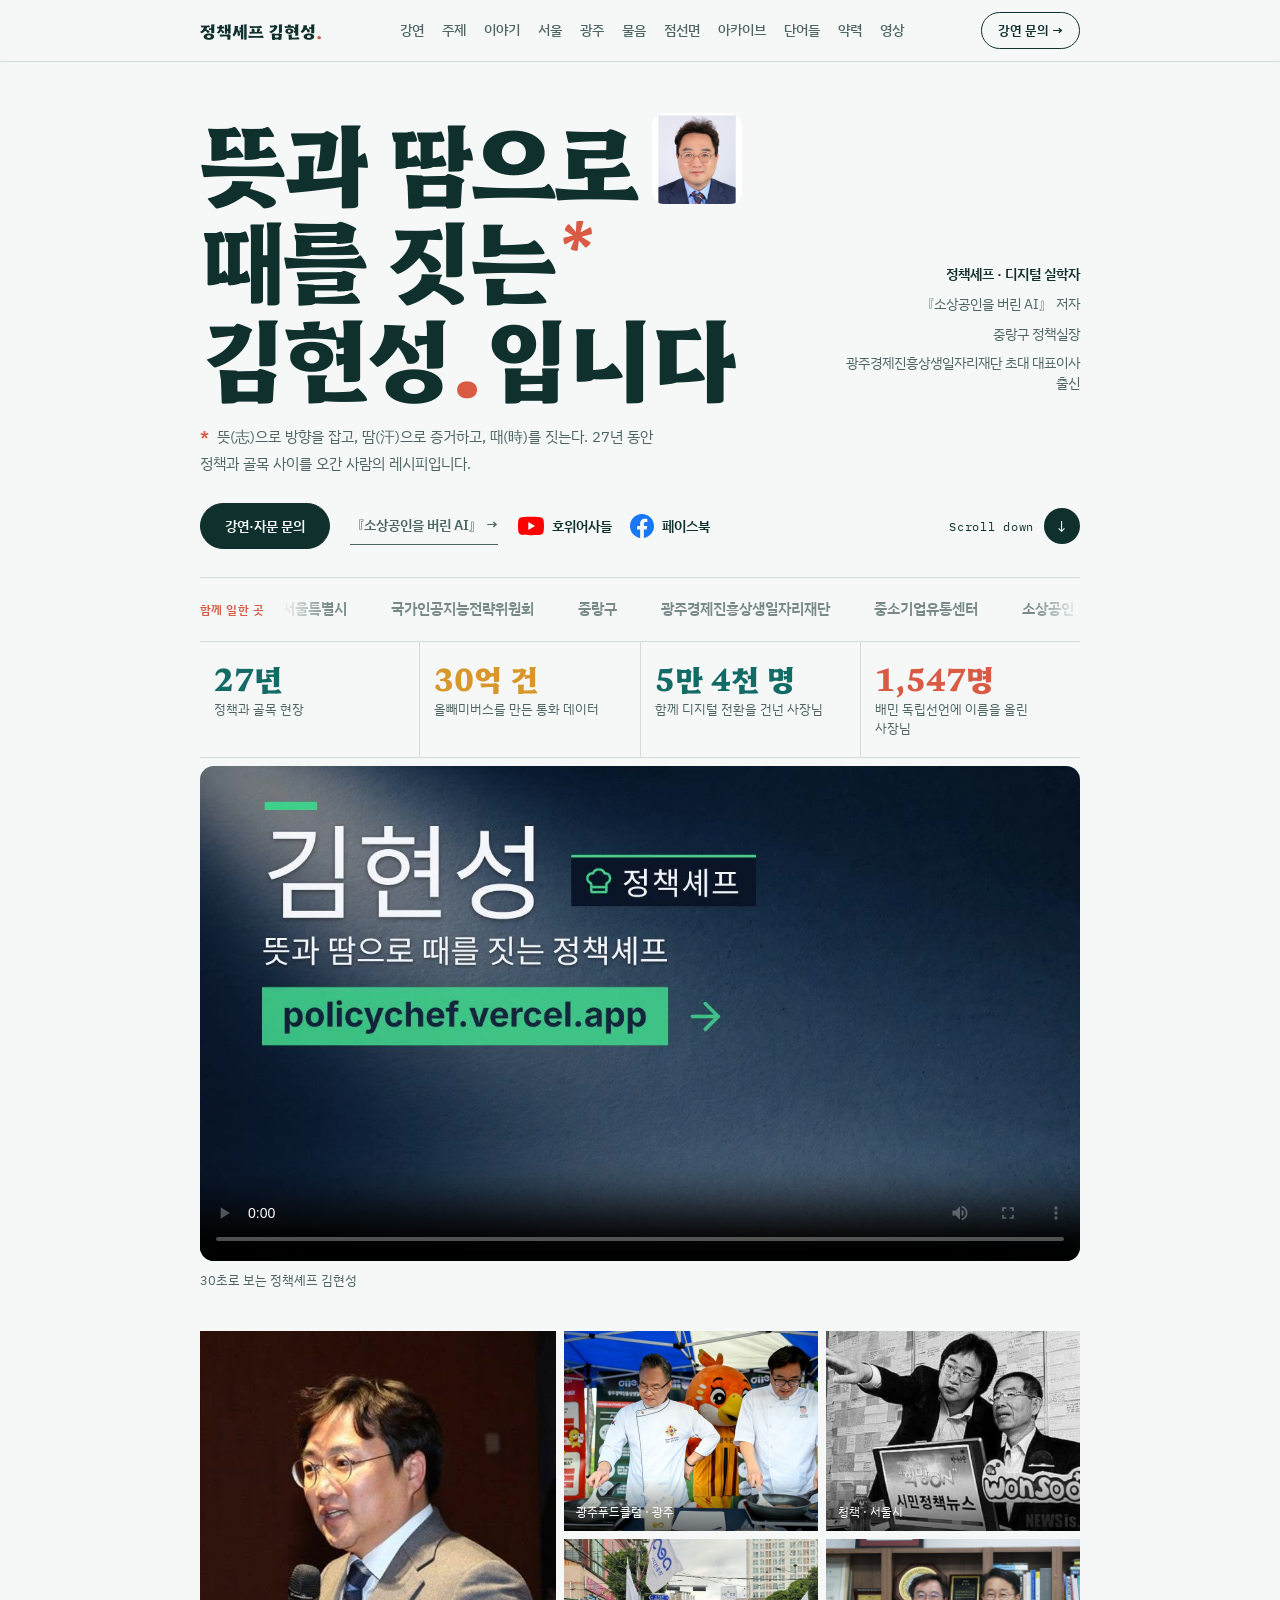
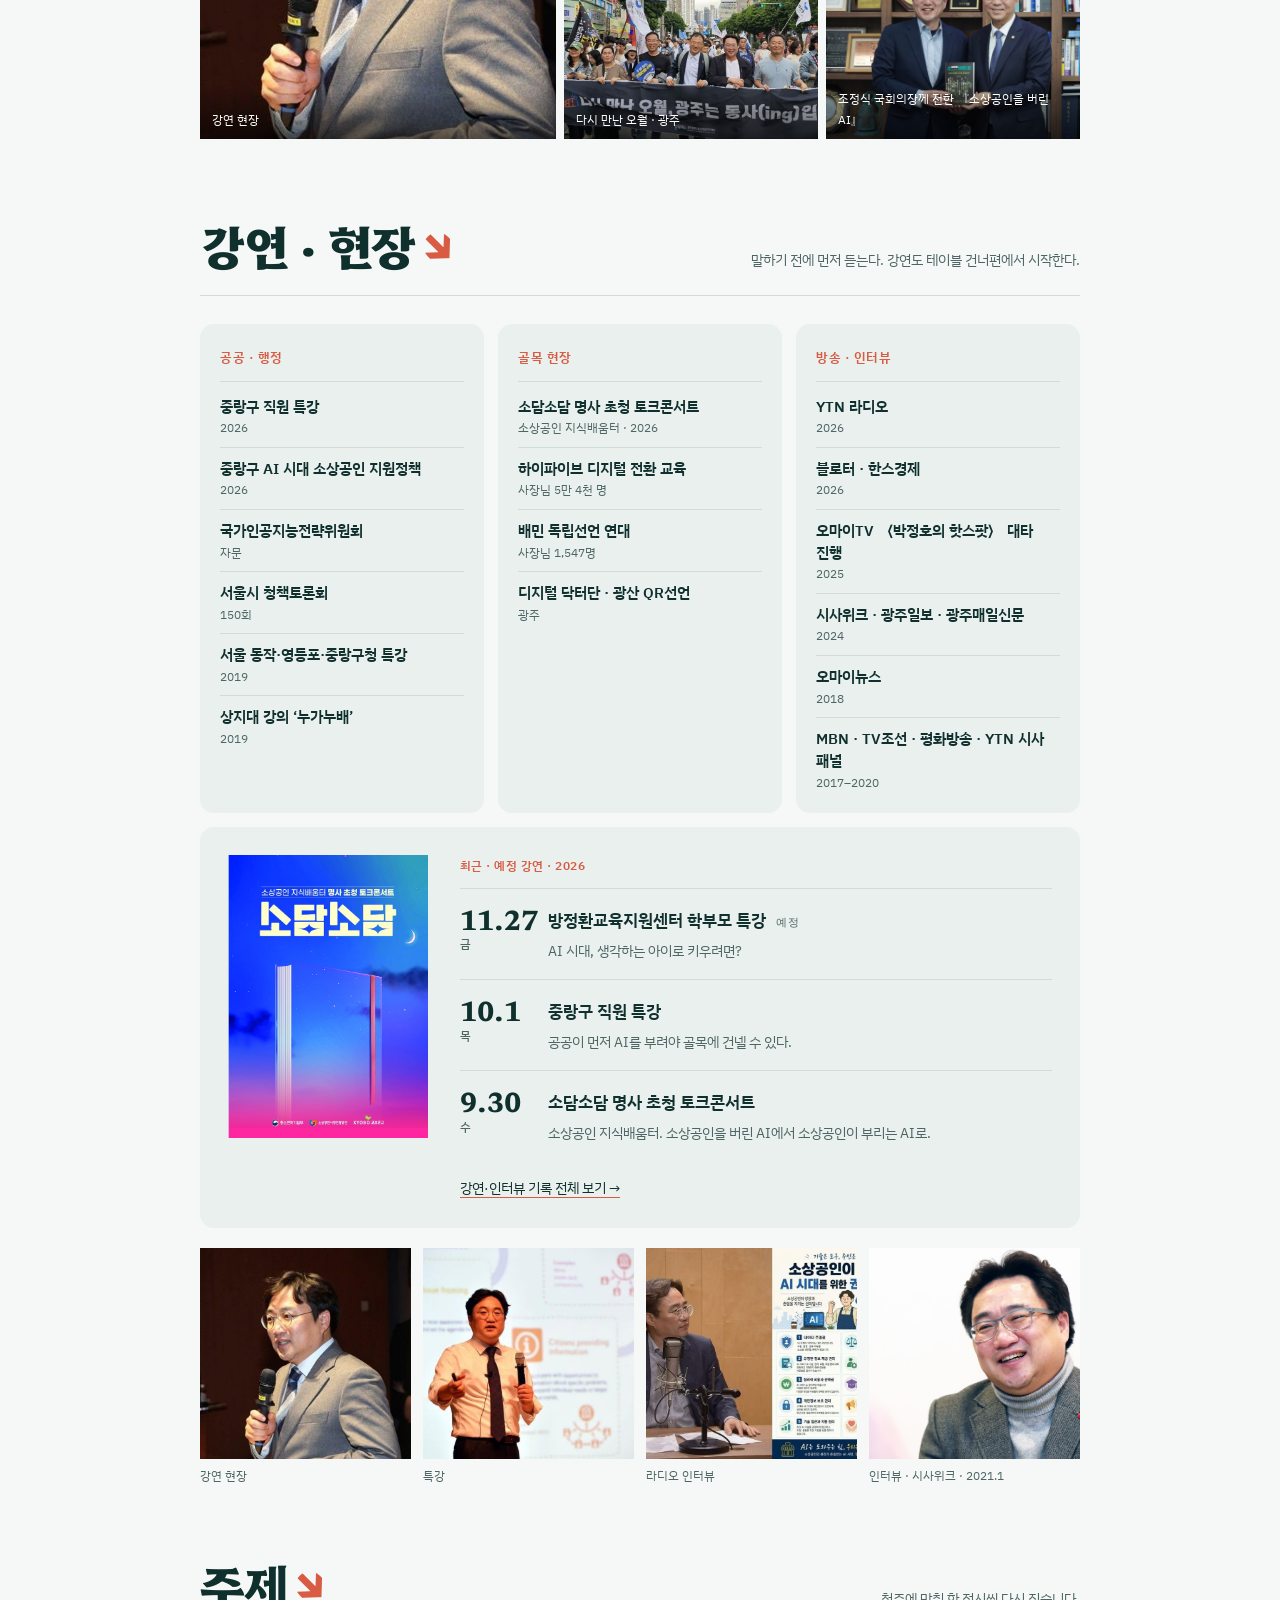
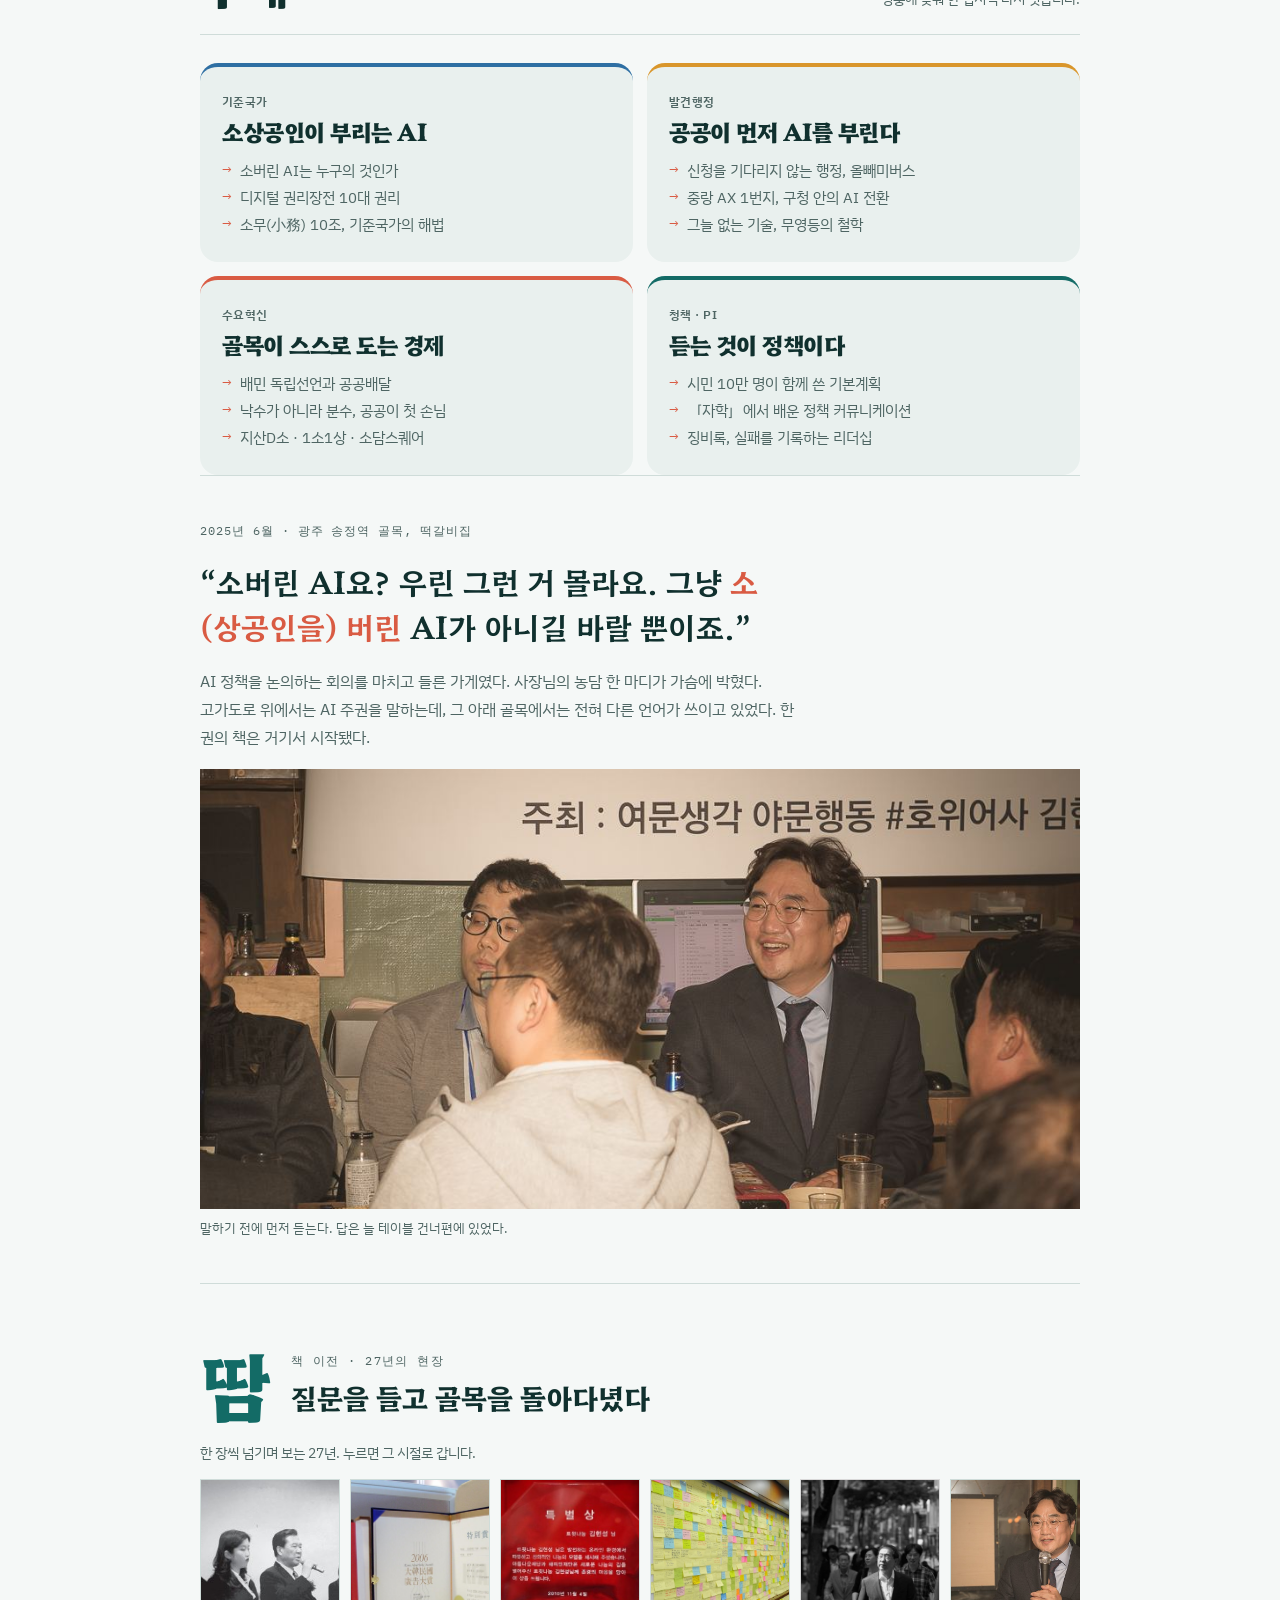
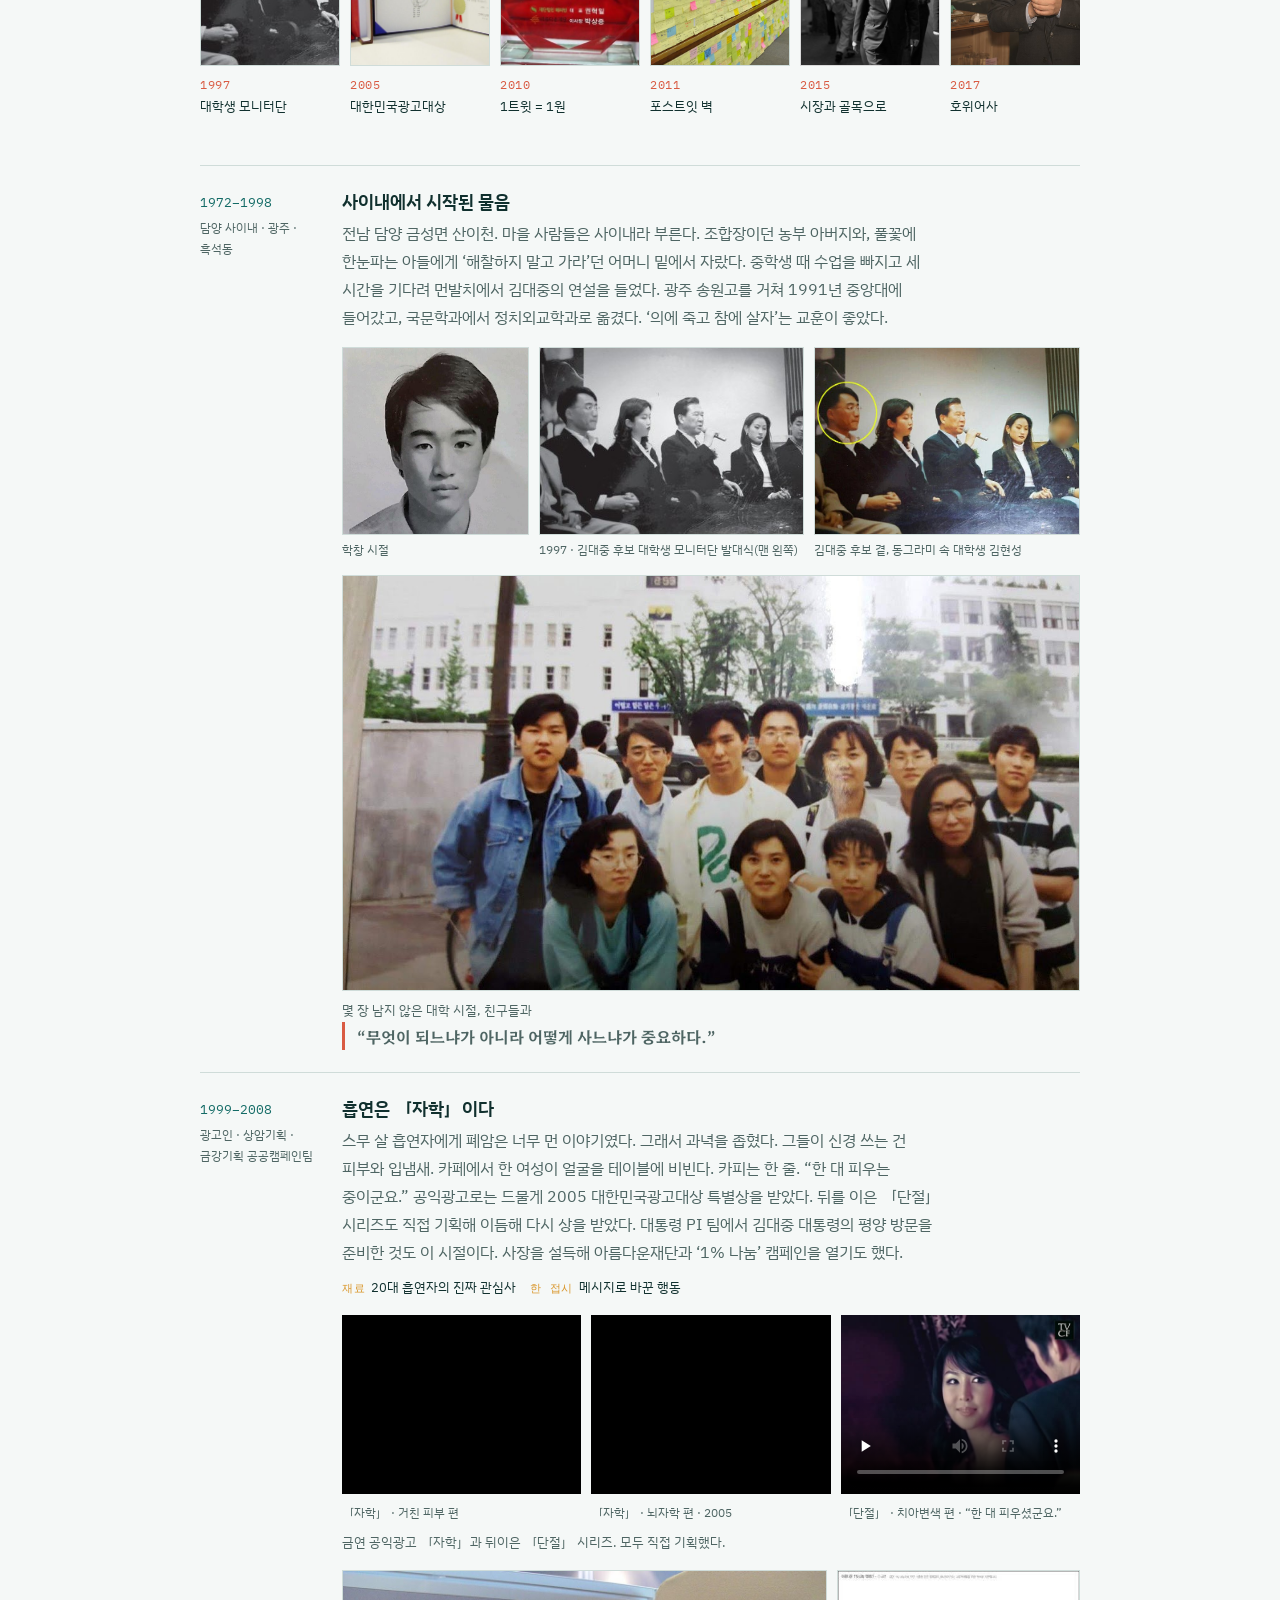
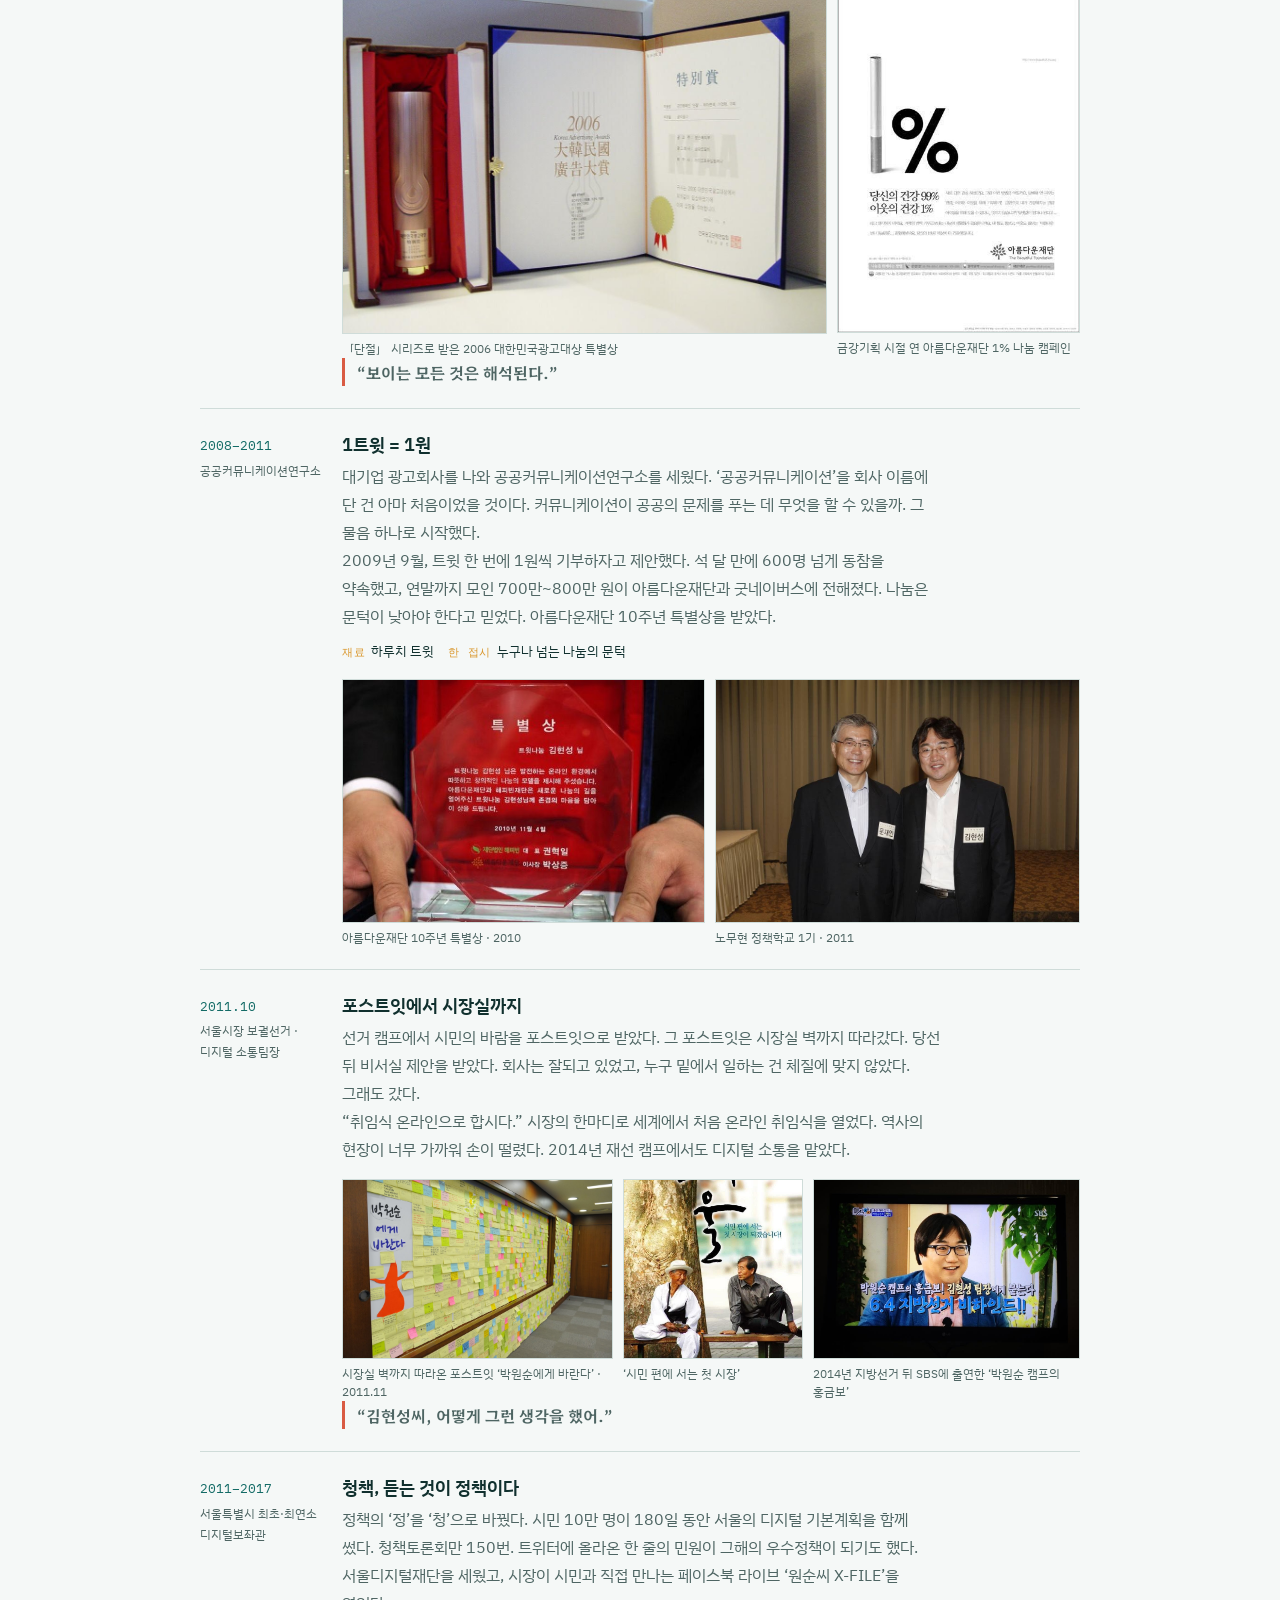
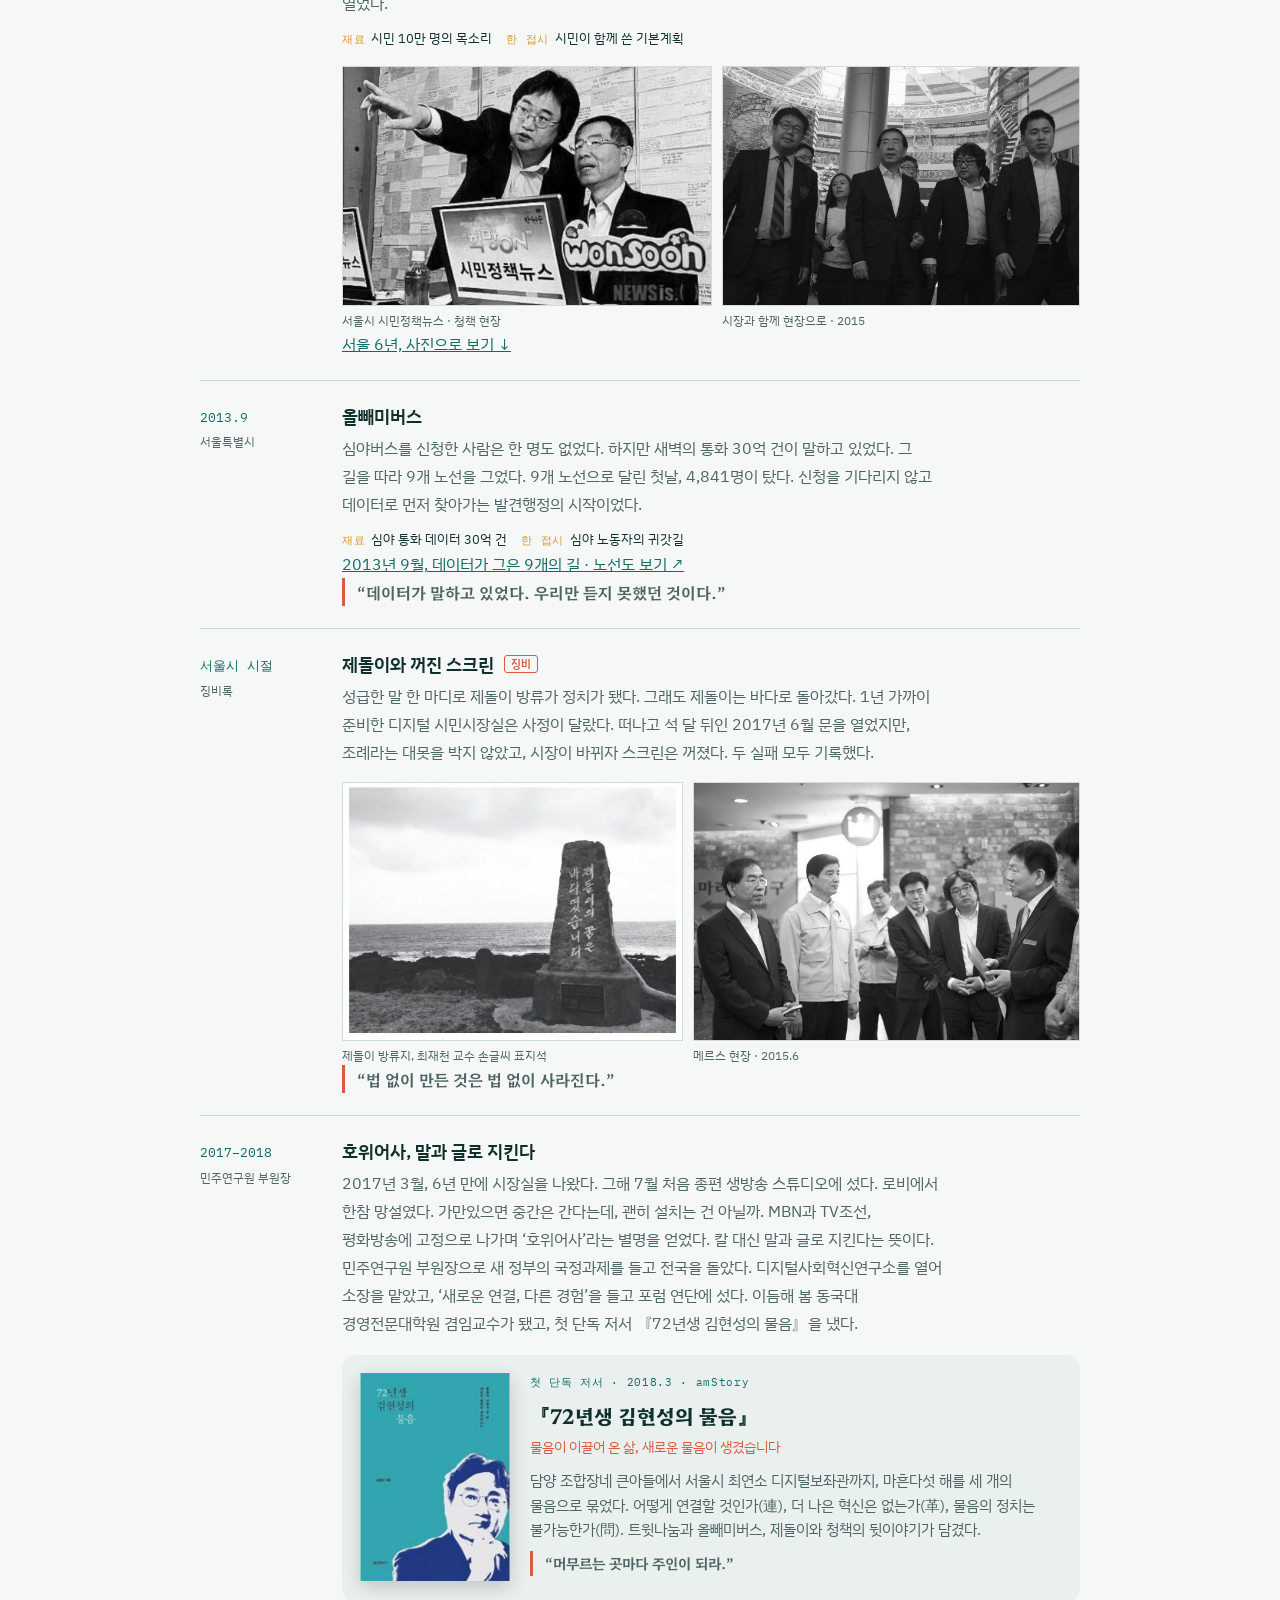
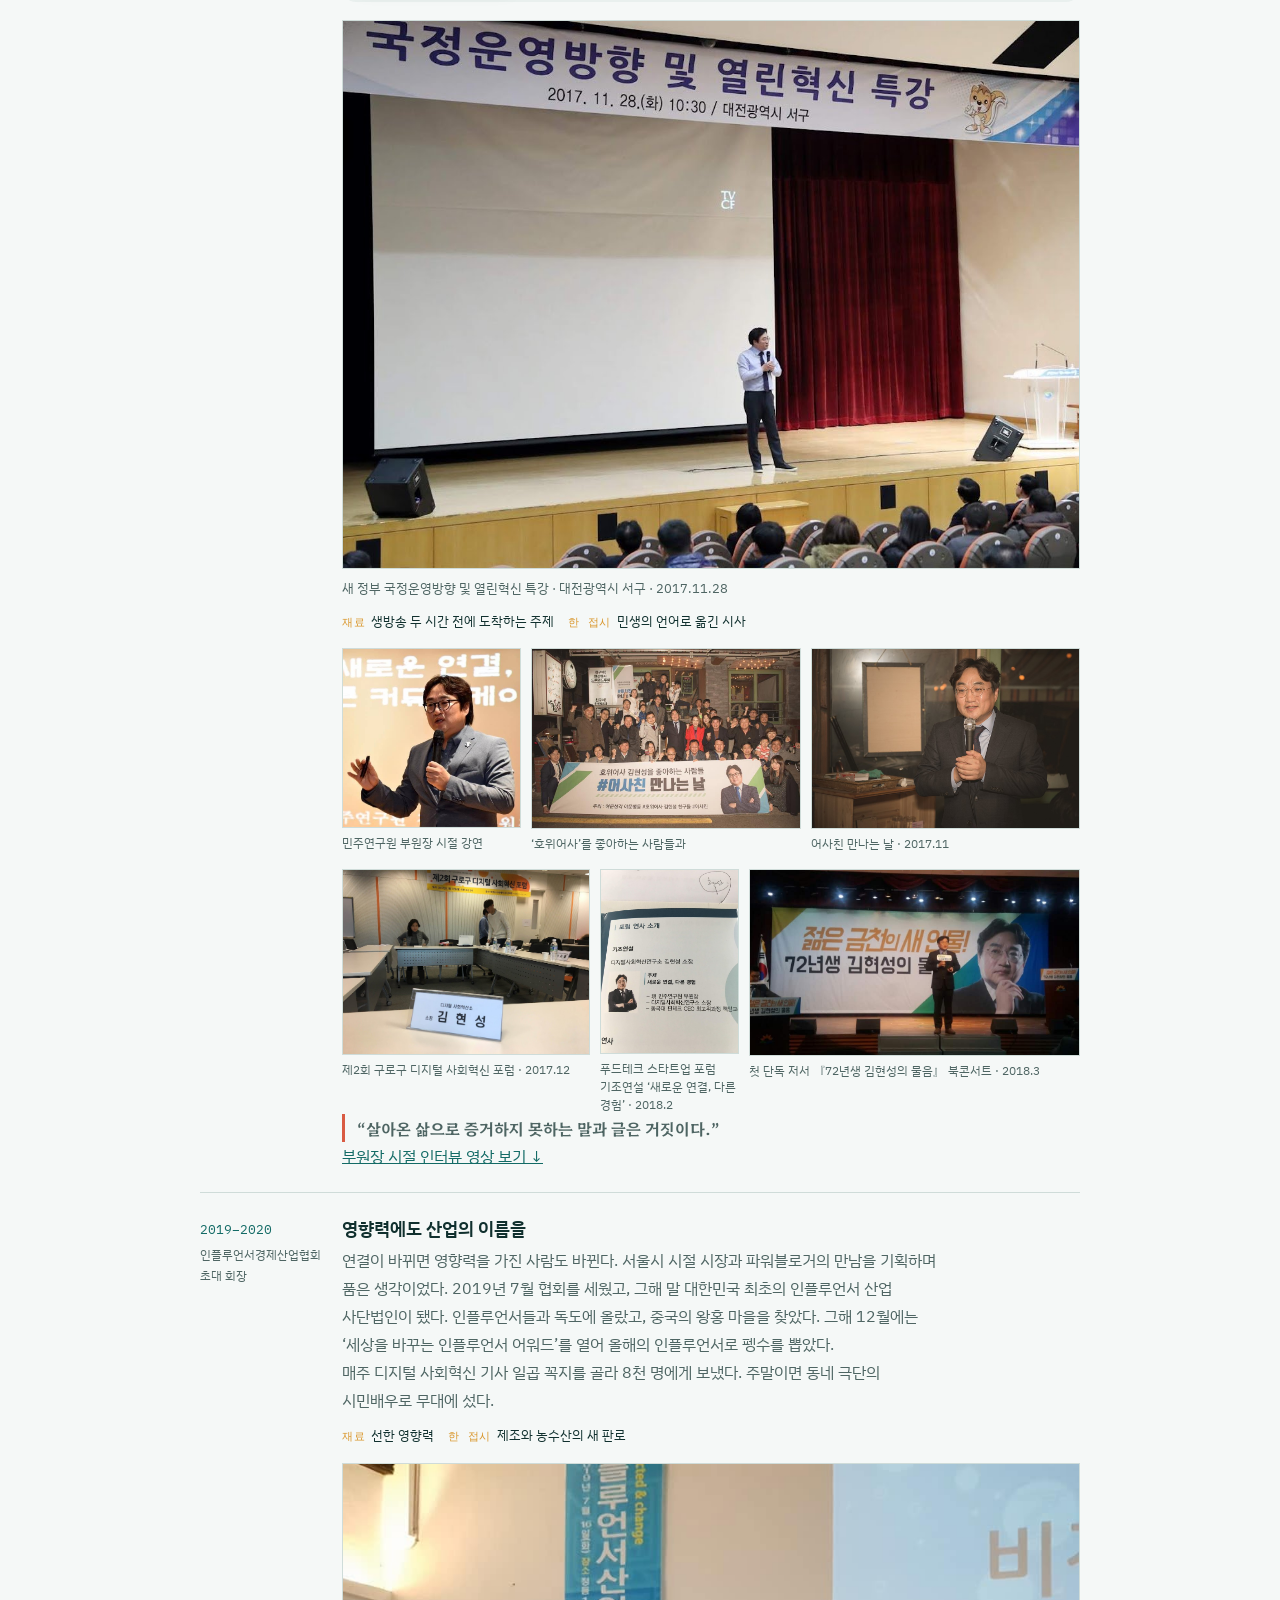
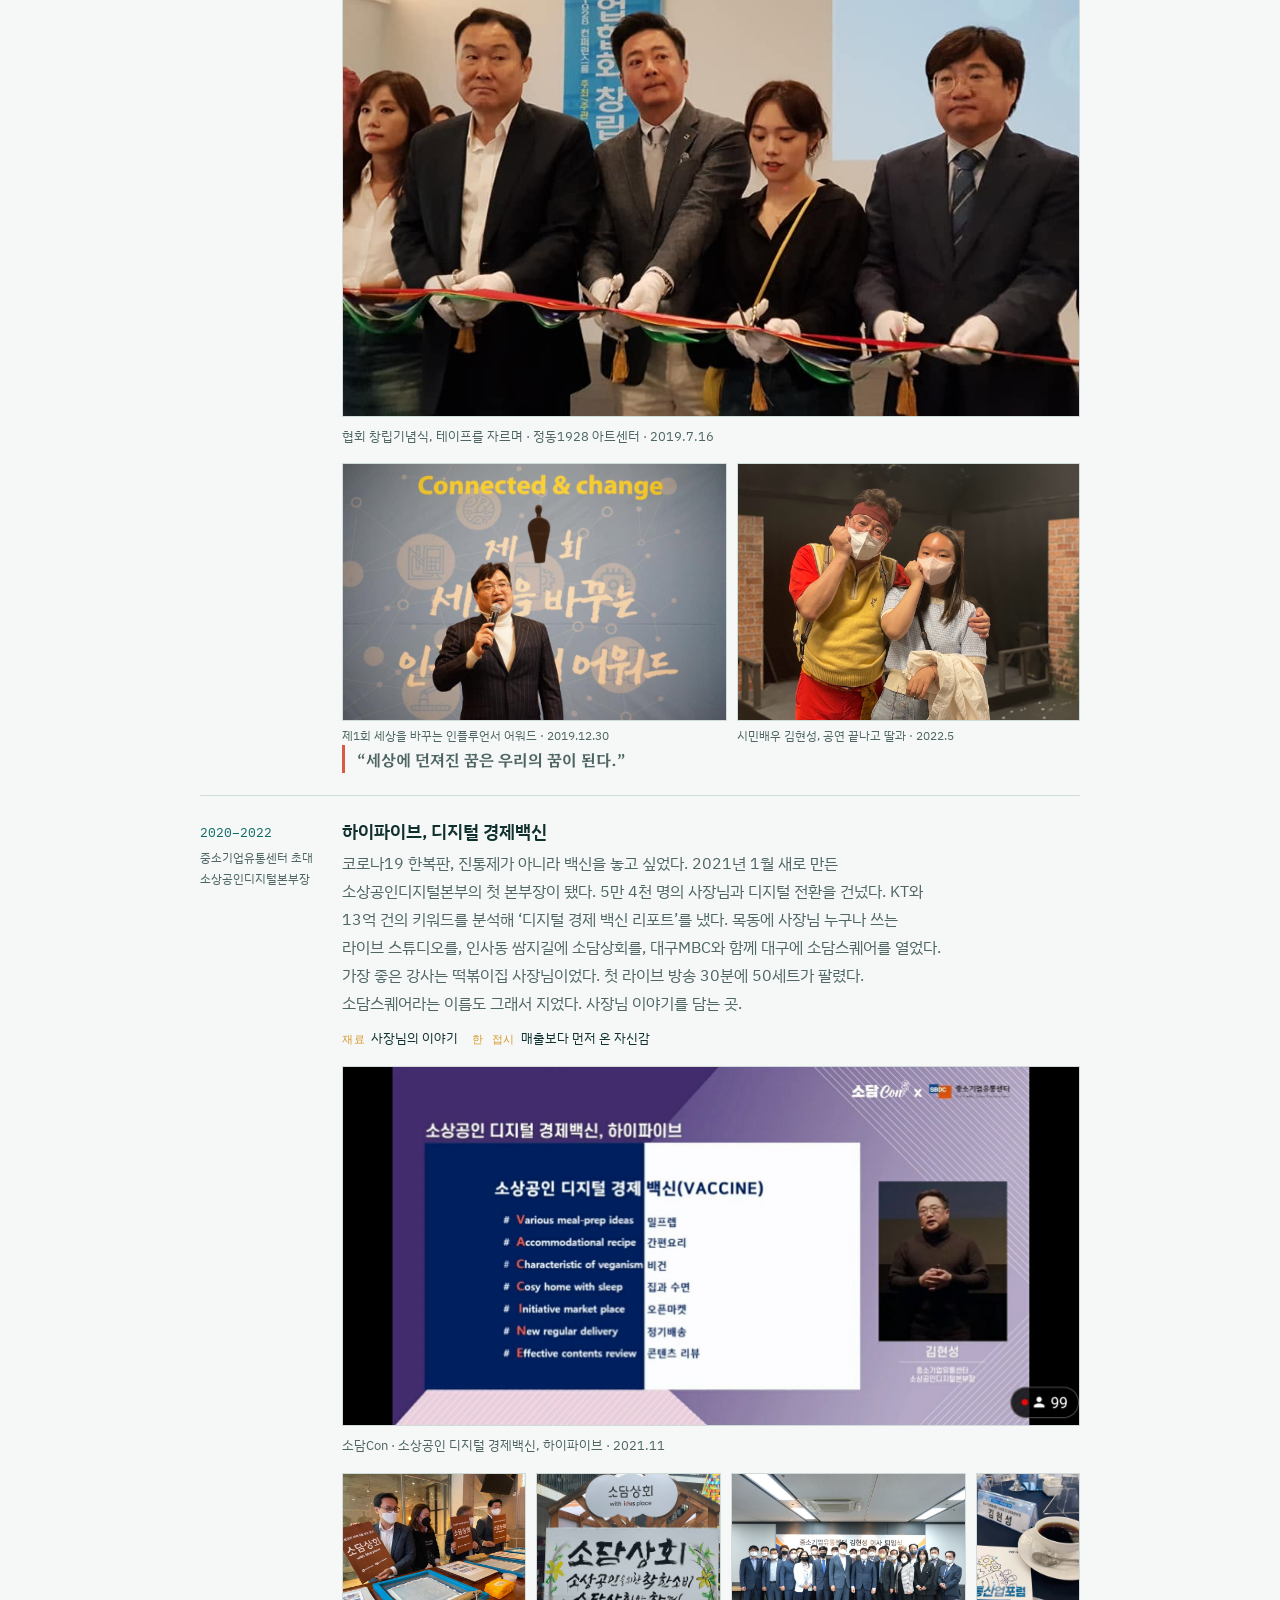
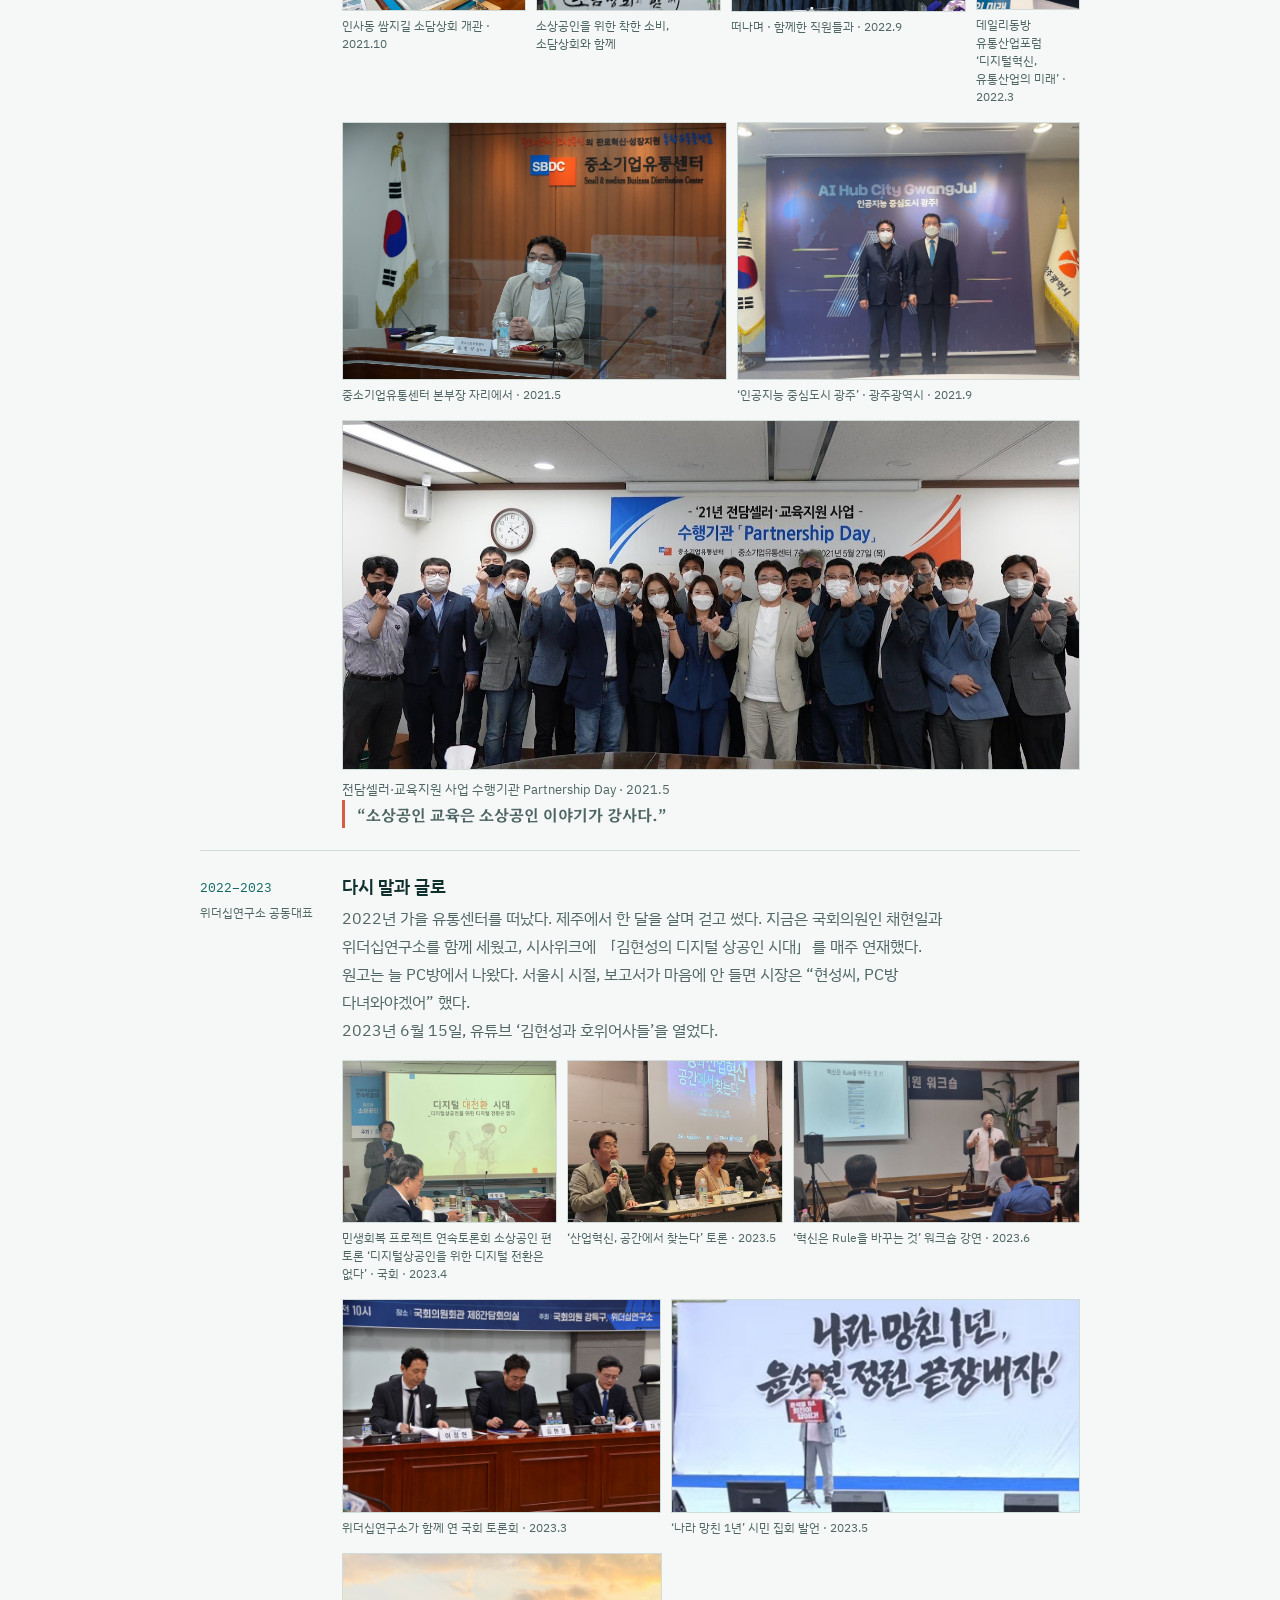
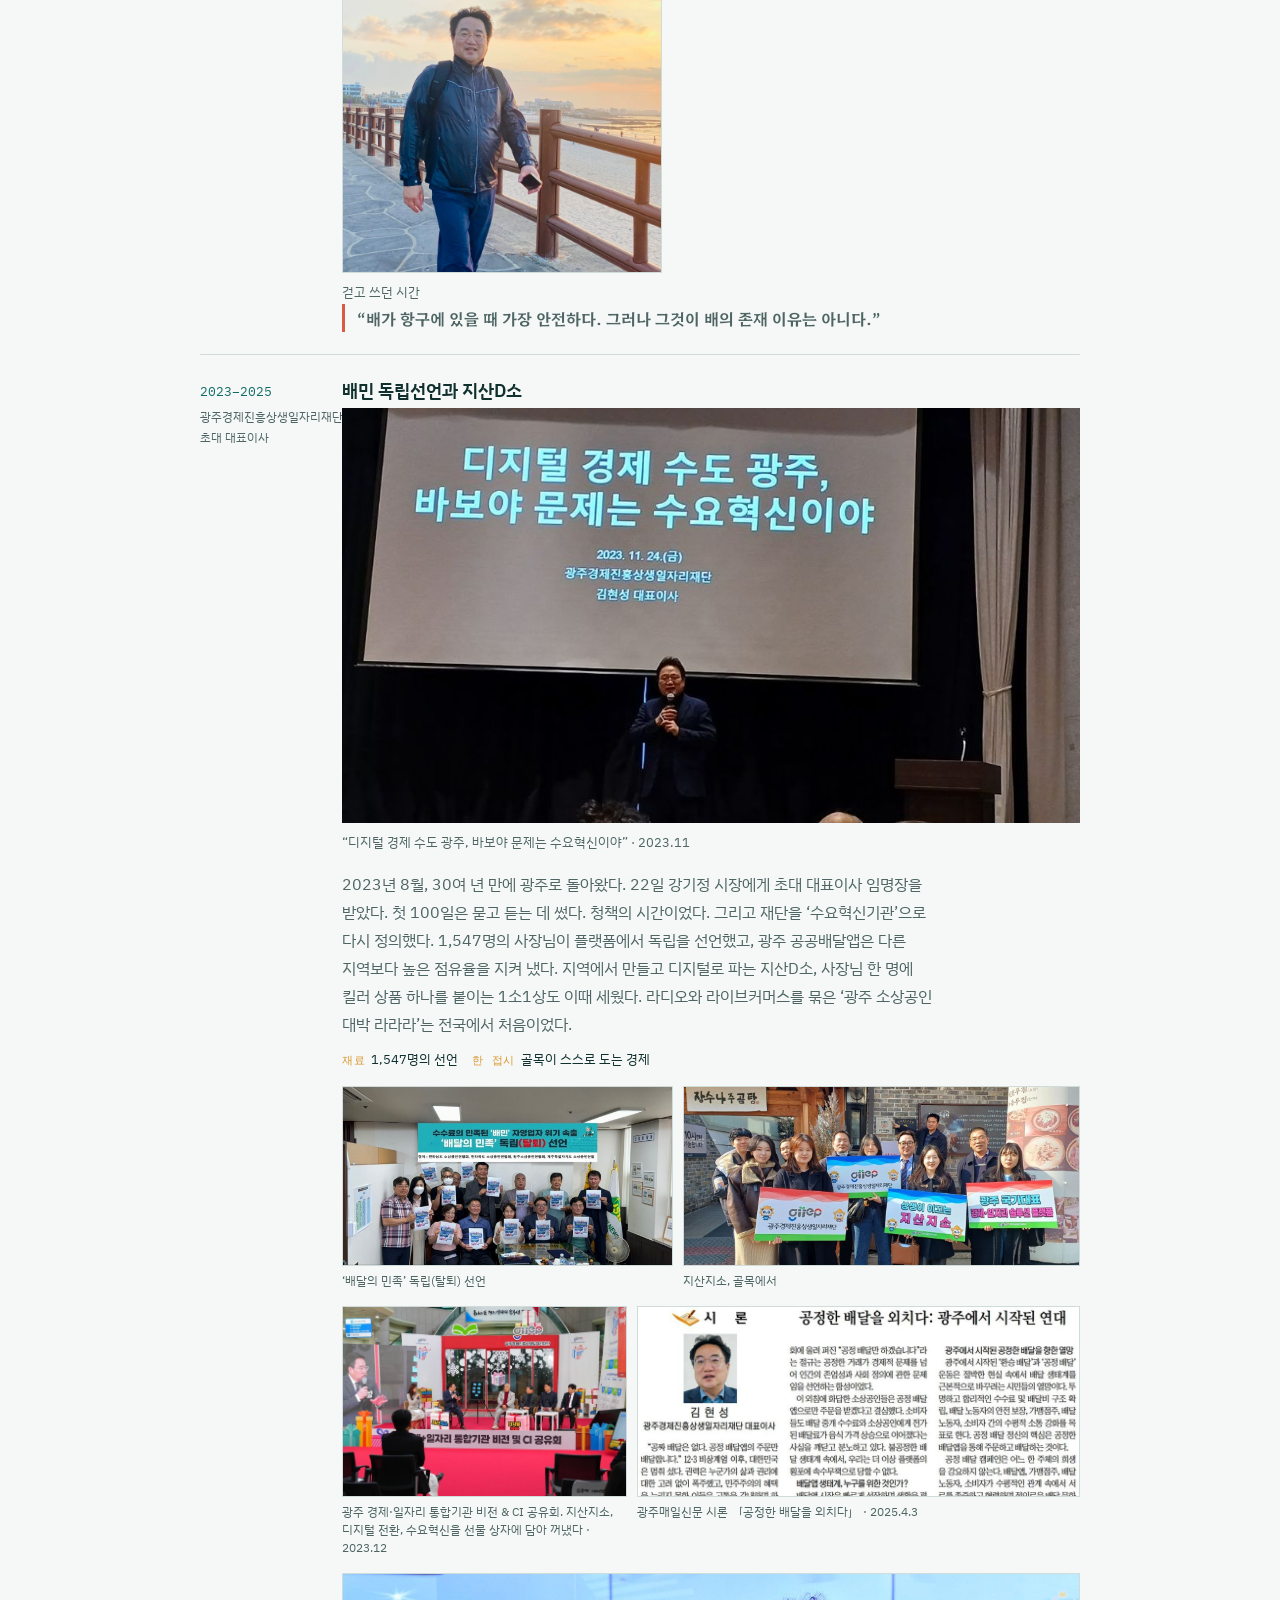
==== commit f8f07c18: "민관 정책협의회 출범식 사진을 단체 기념사진으로 교체" ====
--- a/index.html
+++ b/index.html
@@ -601,7 +601,7 @@
       <div class="k">2026.3 —</div>
       <h3>중소·벤처·소상공인 민관 정책협의회 위원</h3>
       <p>중소벤처기업부가 꾸린 민관 협의회. 위촉장에는 국가인공지능전략위원회 자문위원이라는 직함이 함께 적혔다. 소상공인의 자리를 하나 더 얻었다.</p>
-      <figure class="clip"><img src="img/cert/mss-council-2026.jpg" alt="중소·벤처·소상공인 민관 정책협의회 출범식 위촉장 수여식 무대" width="1400" height="1050" loading="lazy"><figcaption>민관 정책협의회 출범식 · 중소기업중앙회 · 2026.3.5</figcaption></figure>
+      <figure class="clip"><img src="img/cert/mss-council-2026-group.jpg" alt="중소·벤처·소상공인 민관 정책협의회 출범식 단체 기념사진. 한성숙 당시 중기부 장관과 위원들" width="1800" height="856" loading="lazy"><figcaption>민관 정책협의회 출범식 · 중소기업중앙회 · 2026.3.5 · 사진 중소벤처기업부</figcaption></figure>
     </div>
     <div>
       <div class="k">2026.8 —</div>
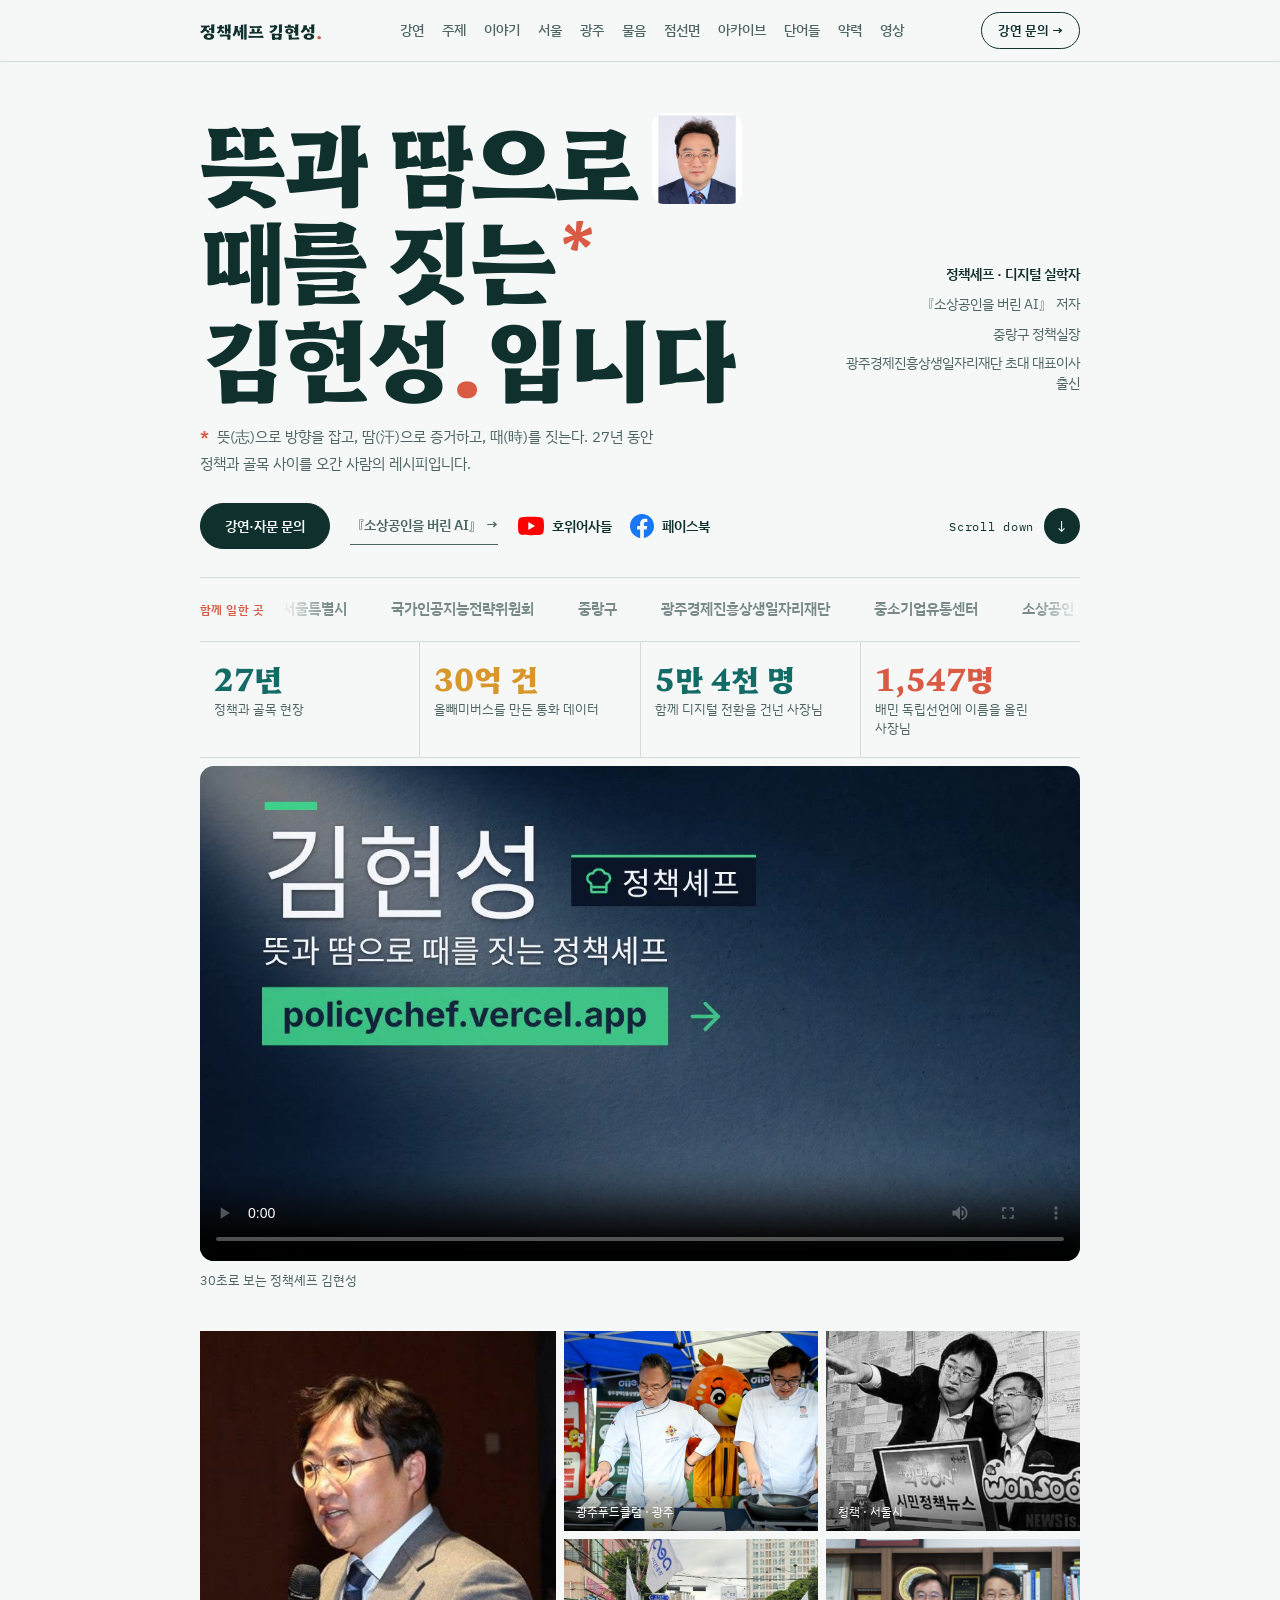
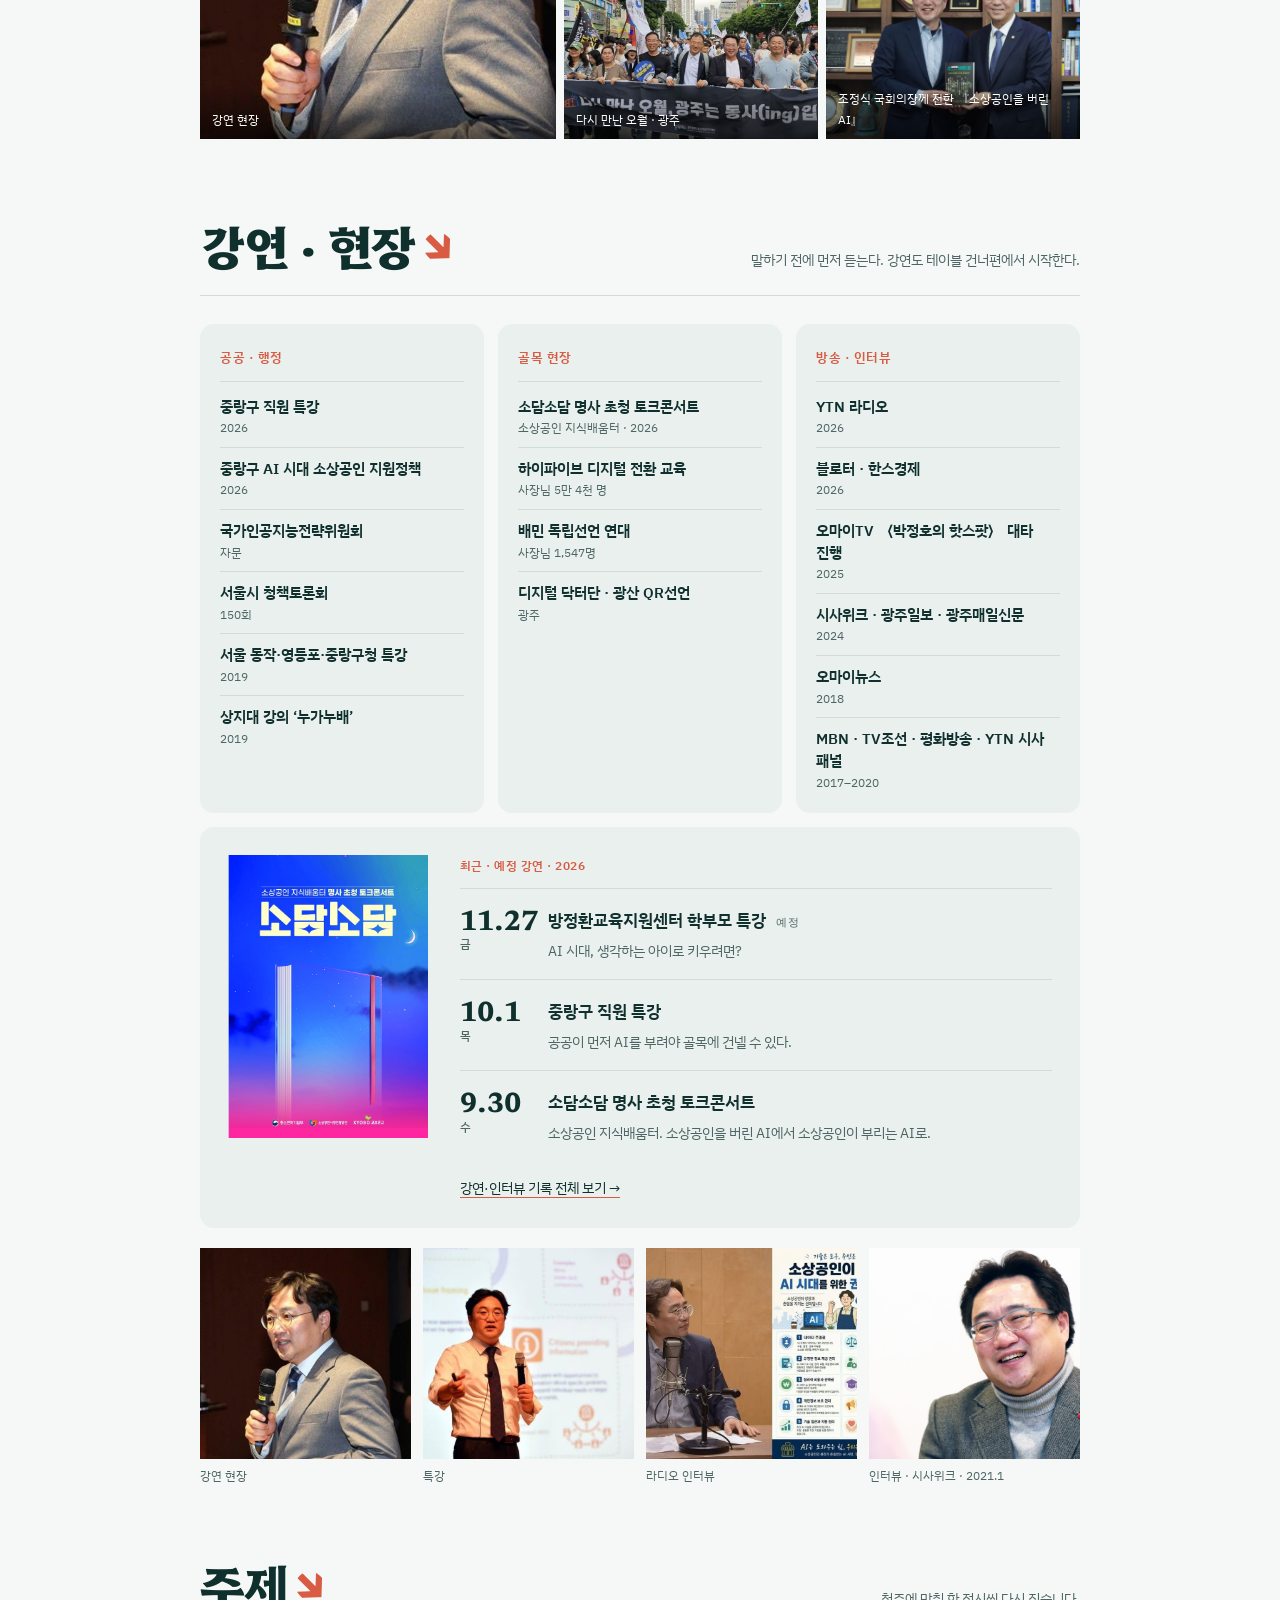
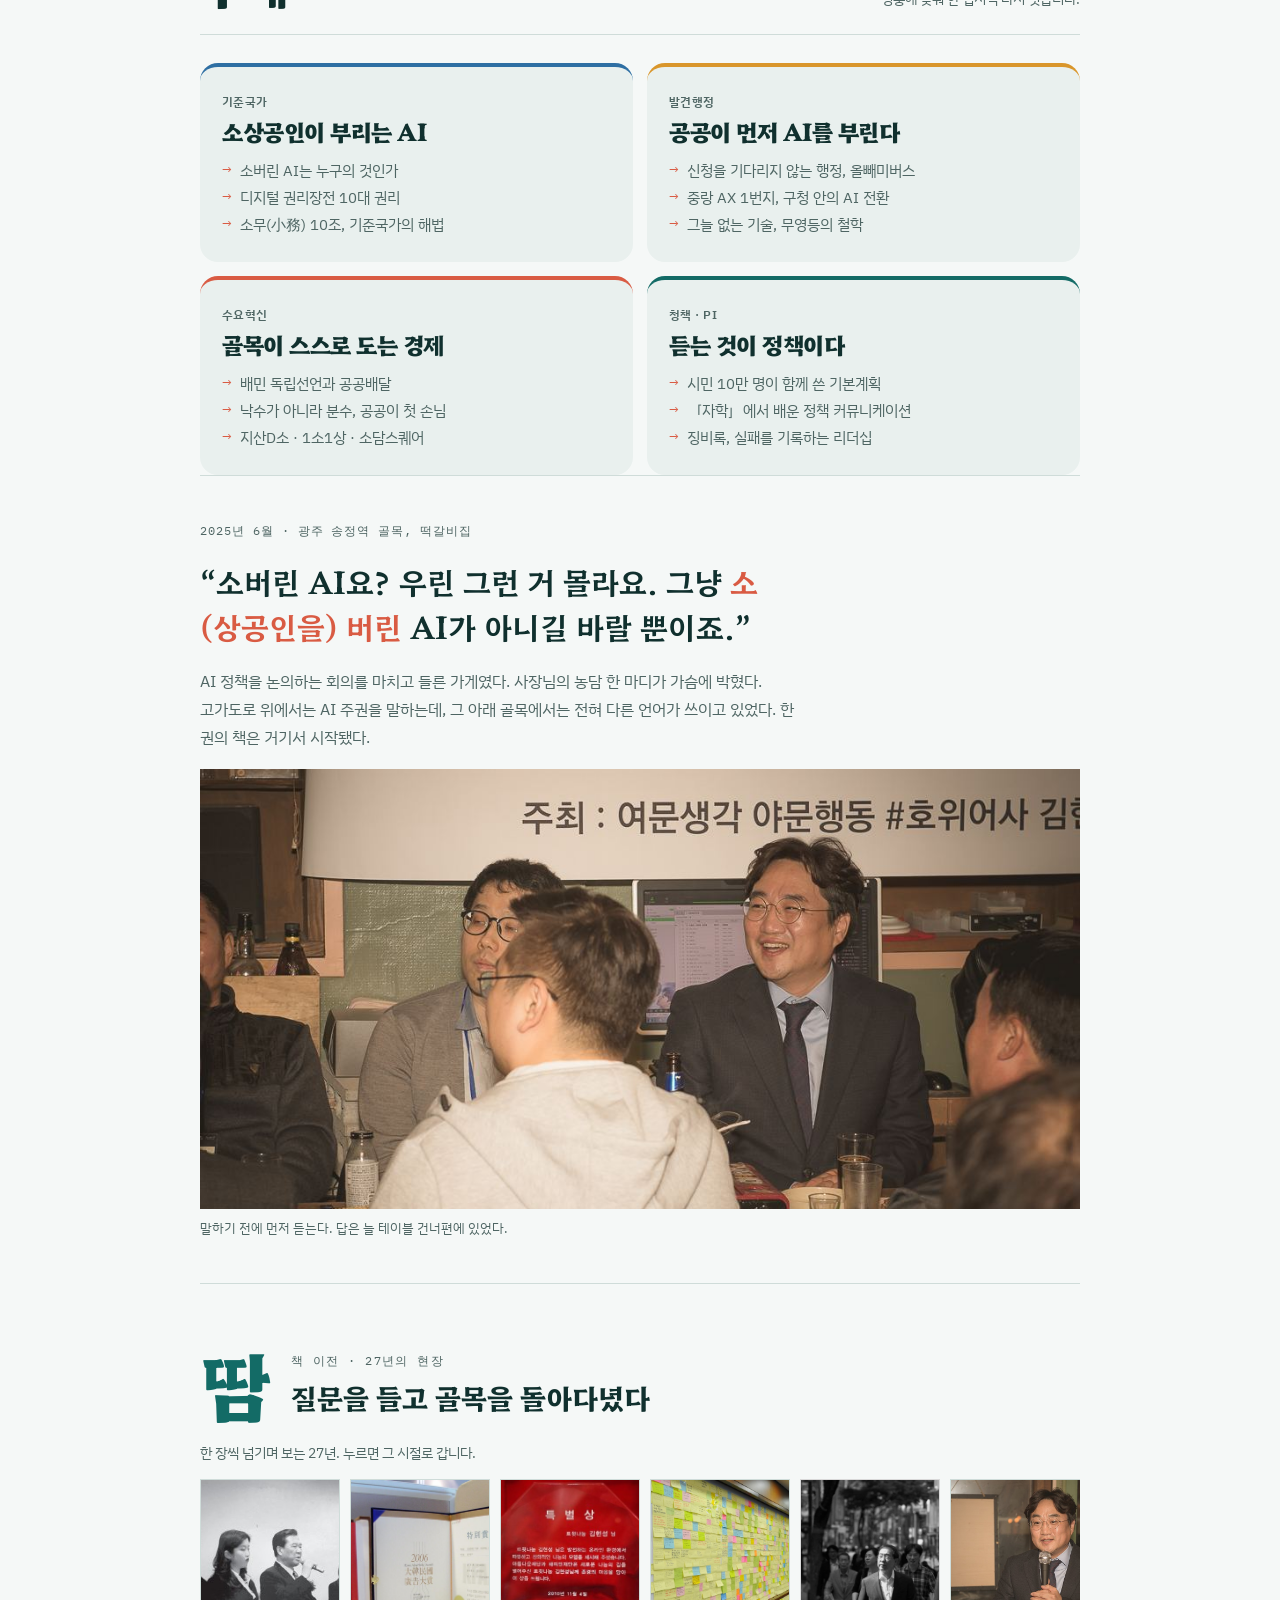
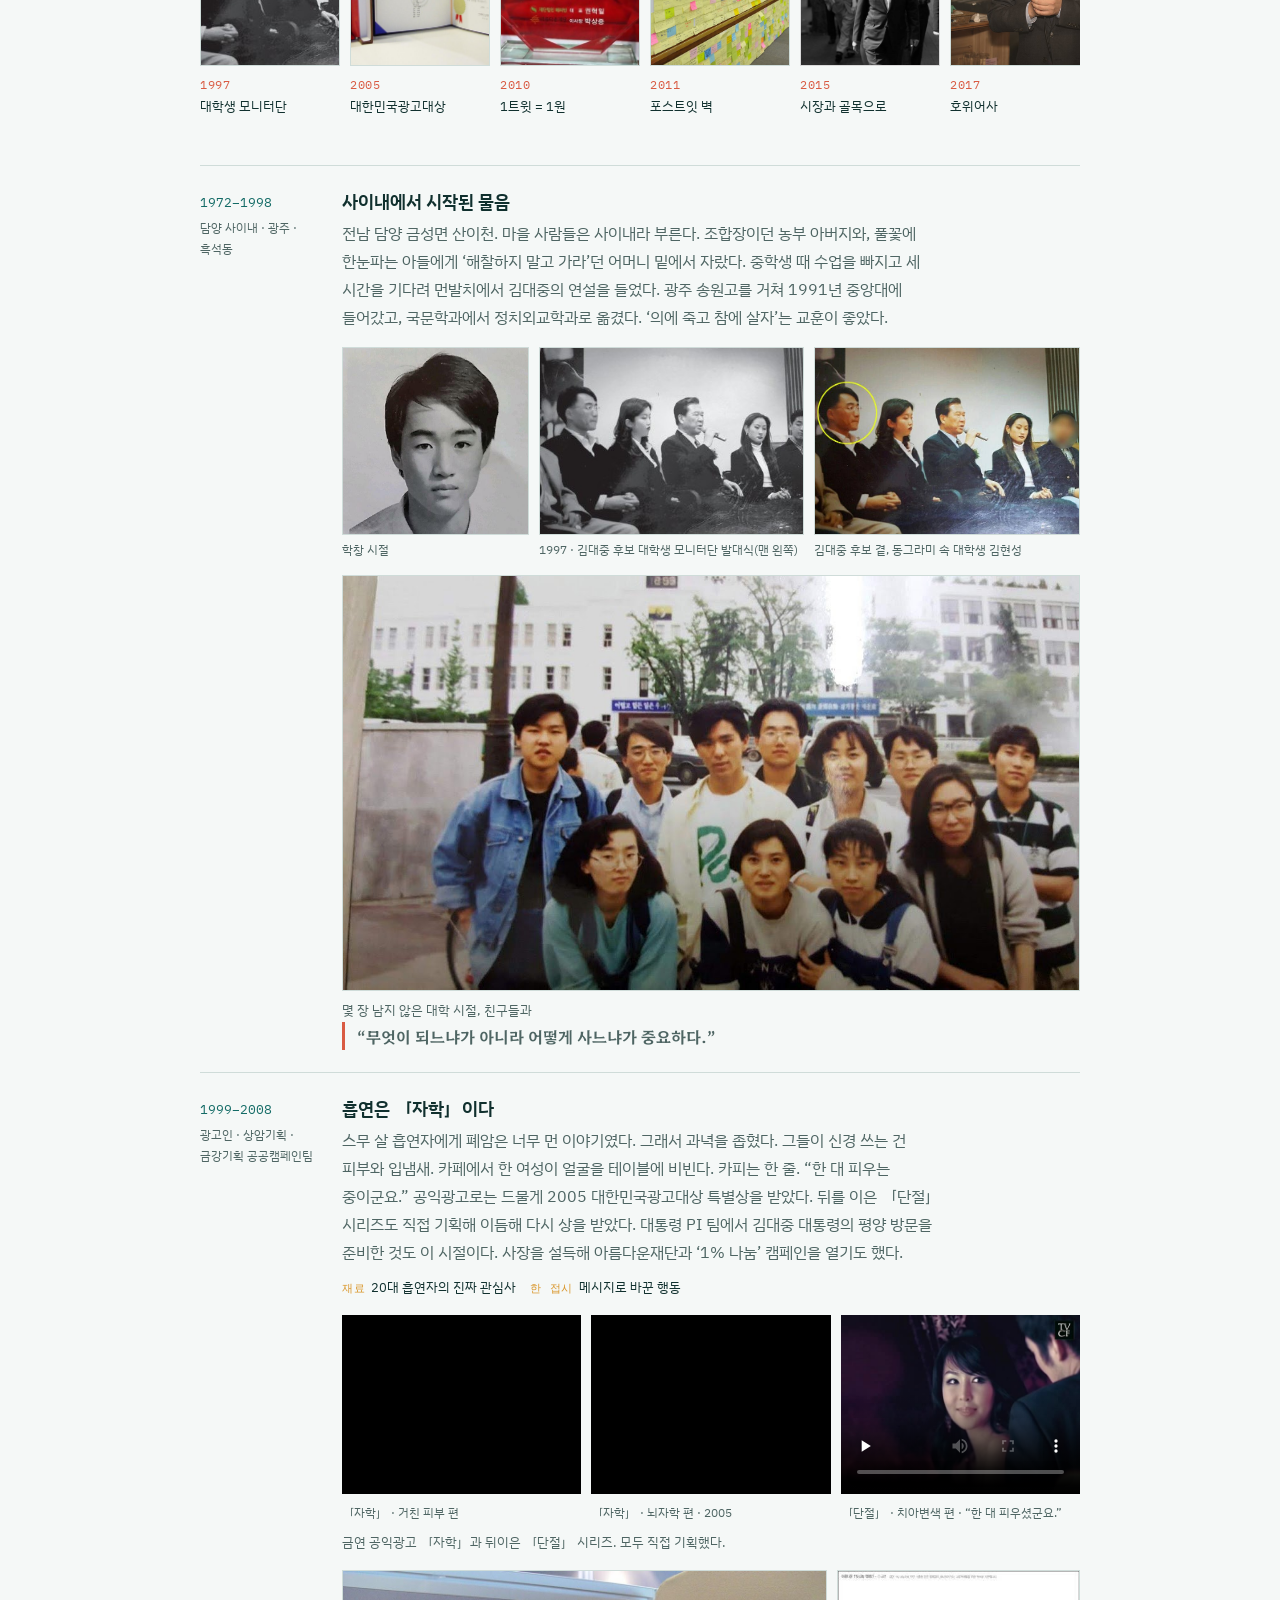
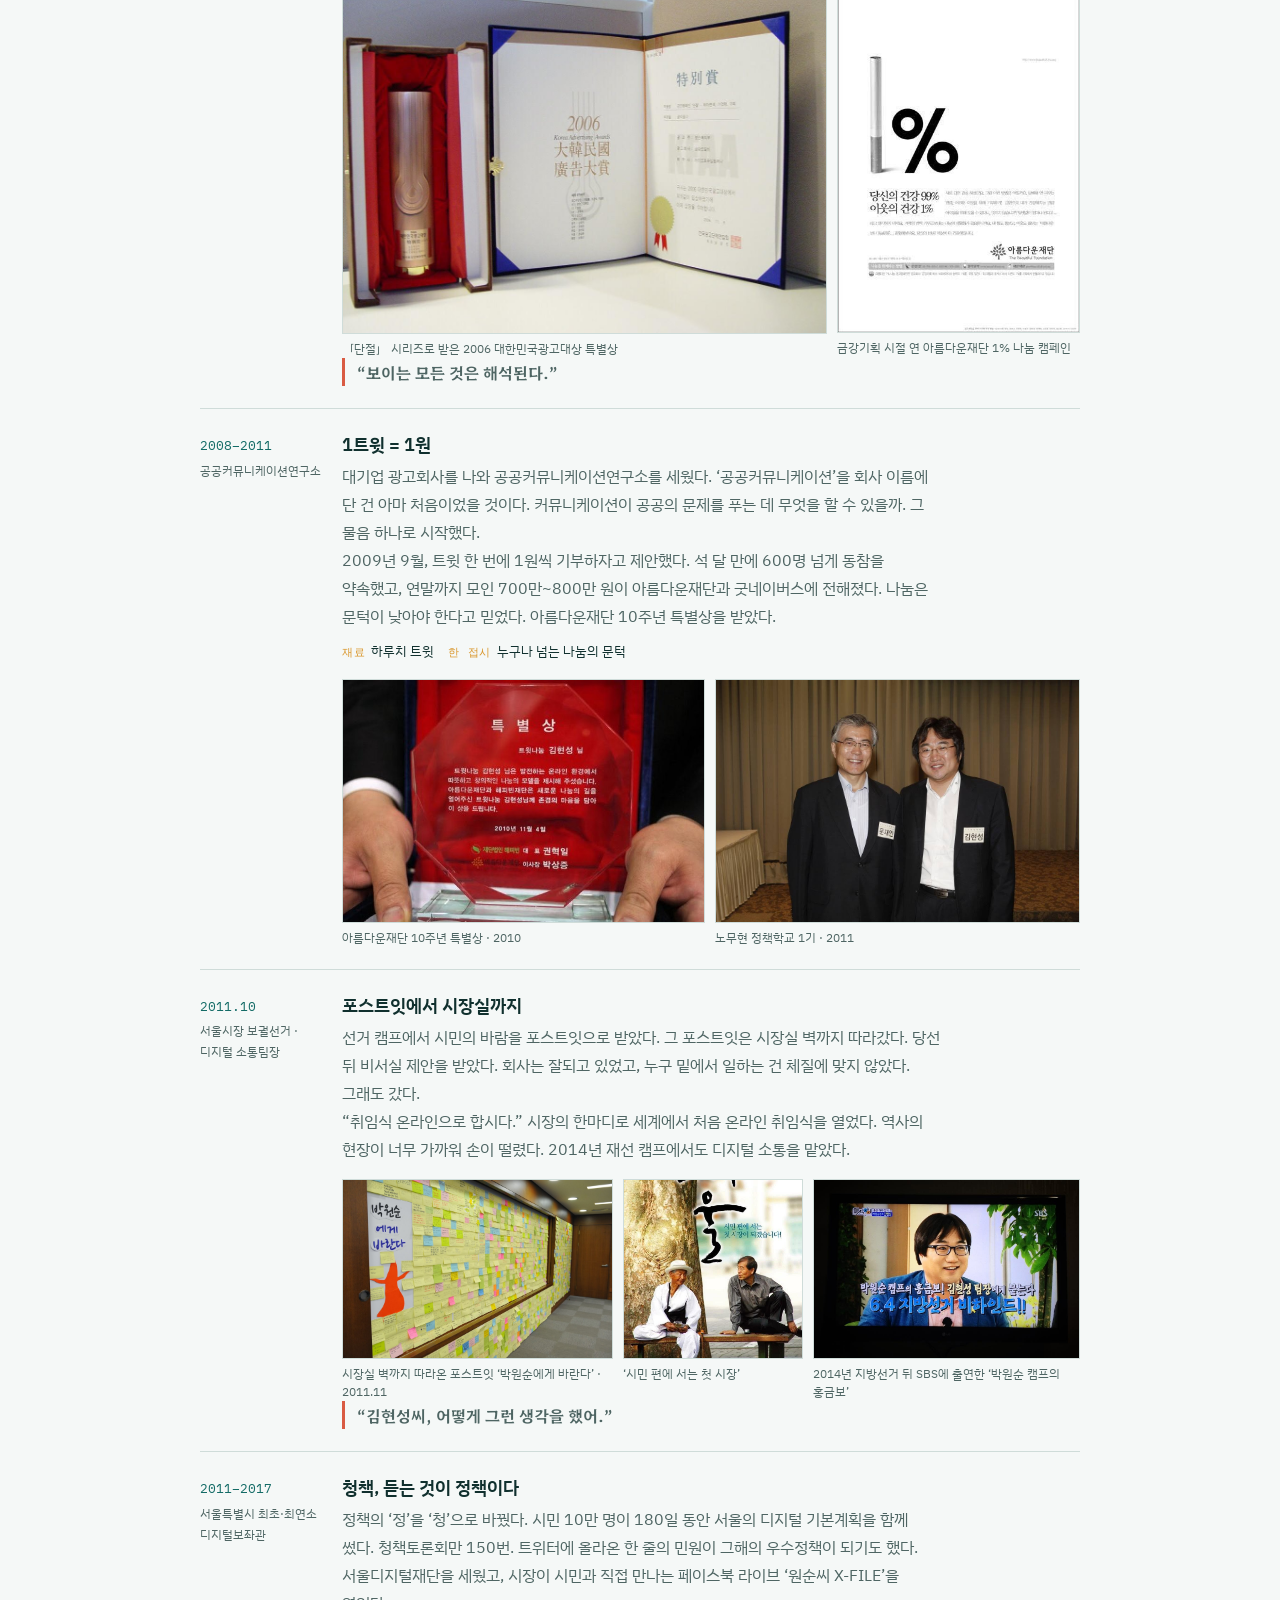
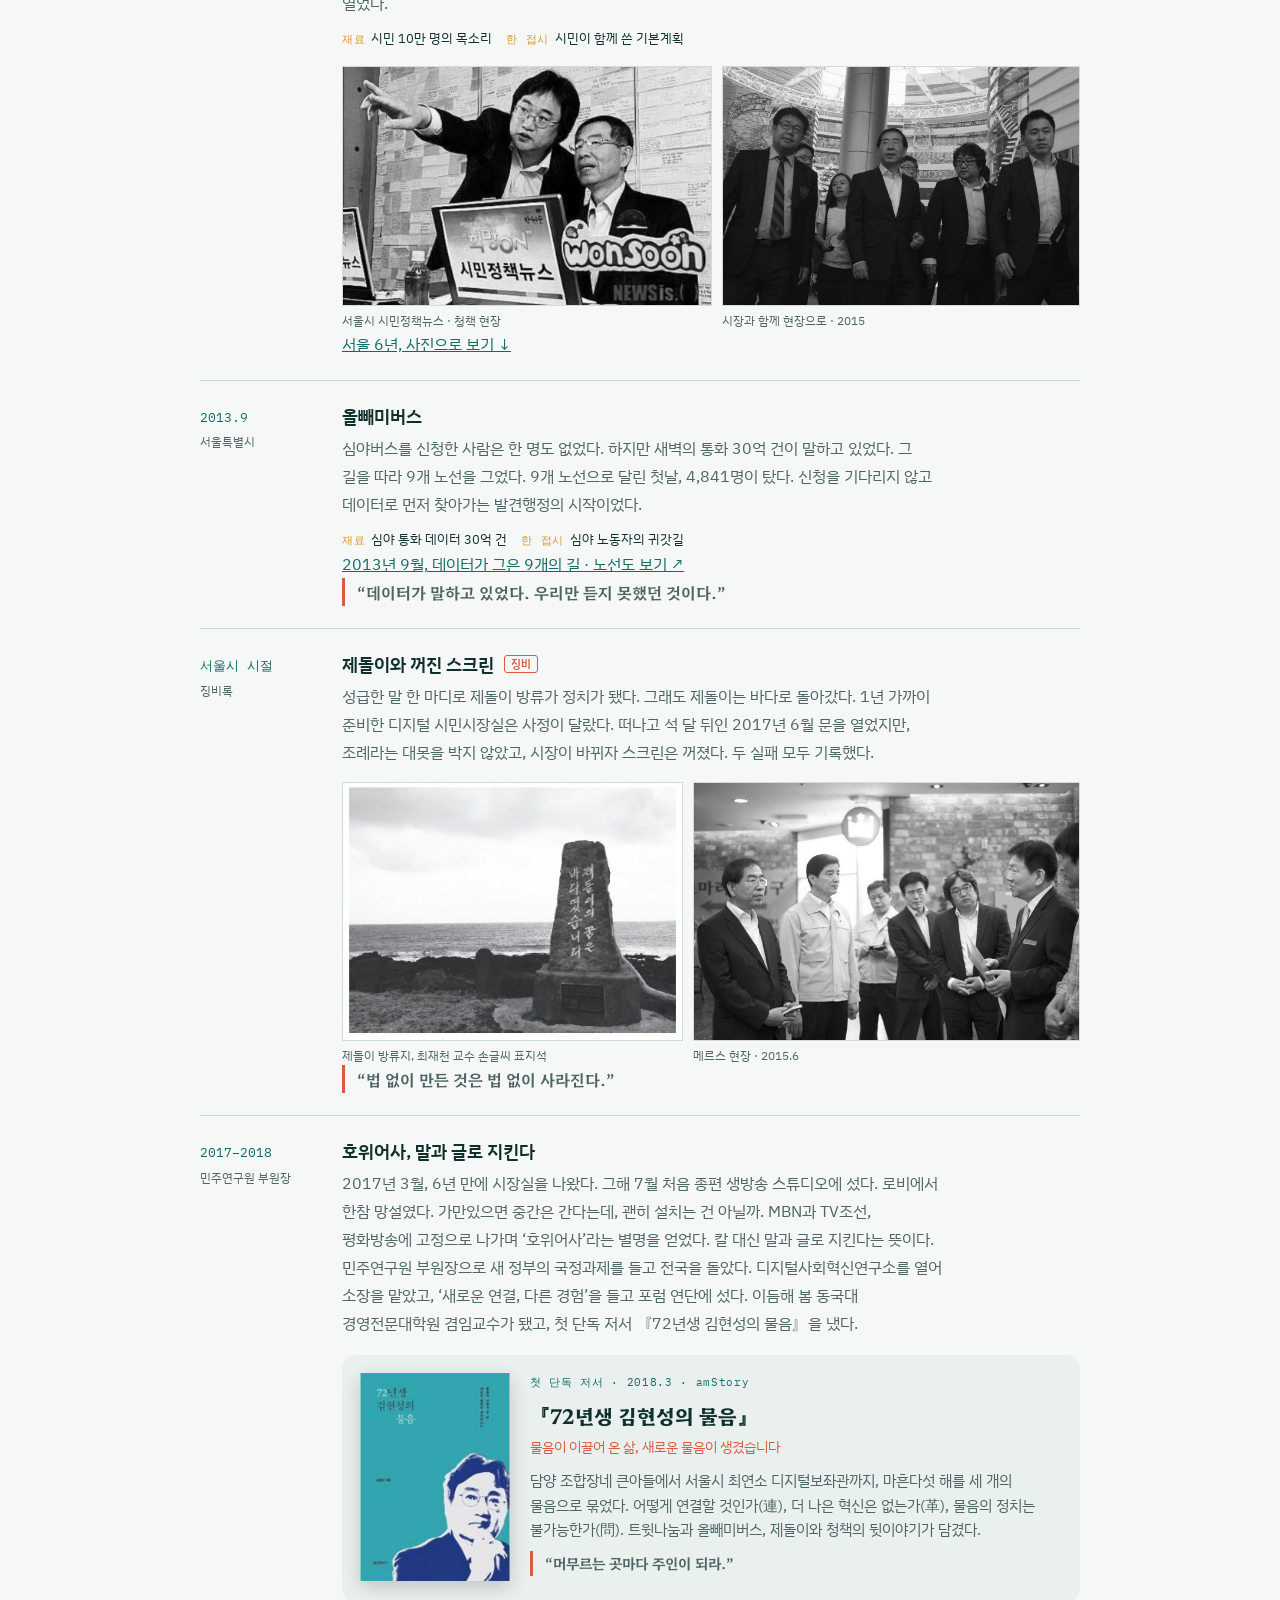
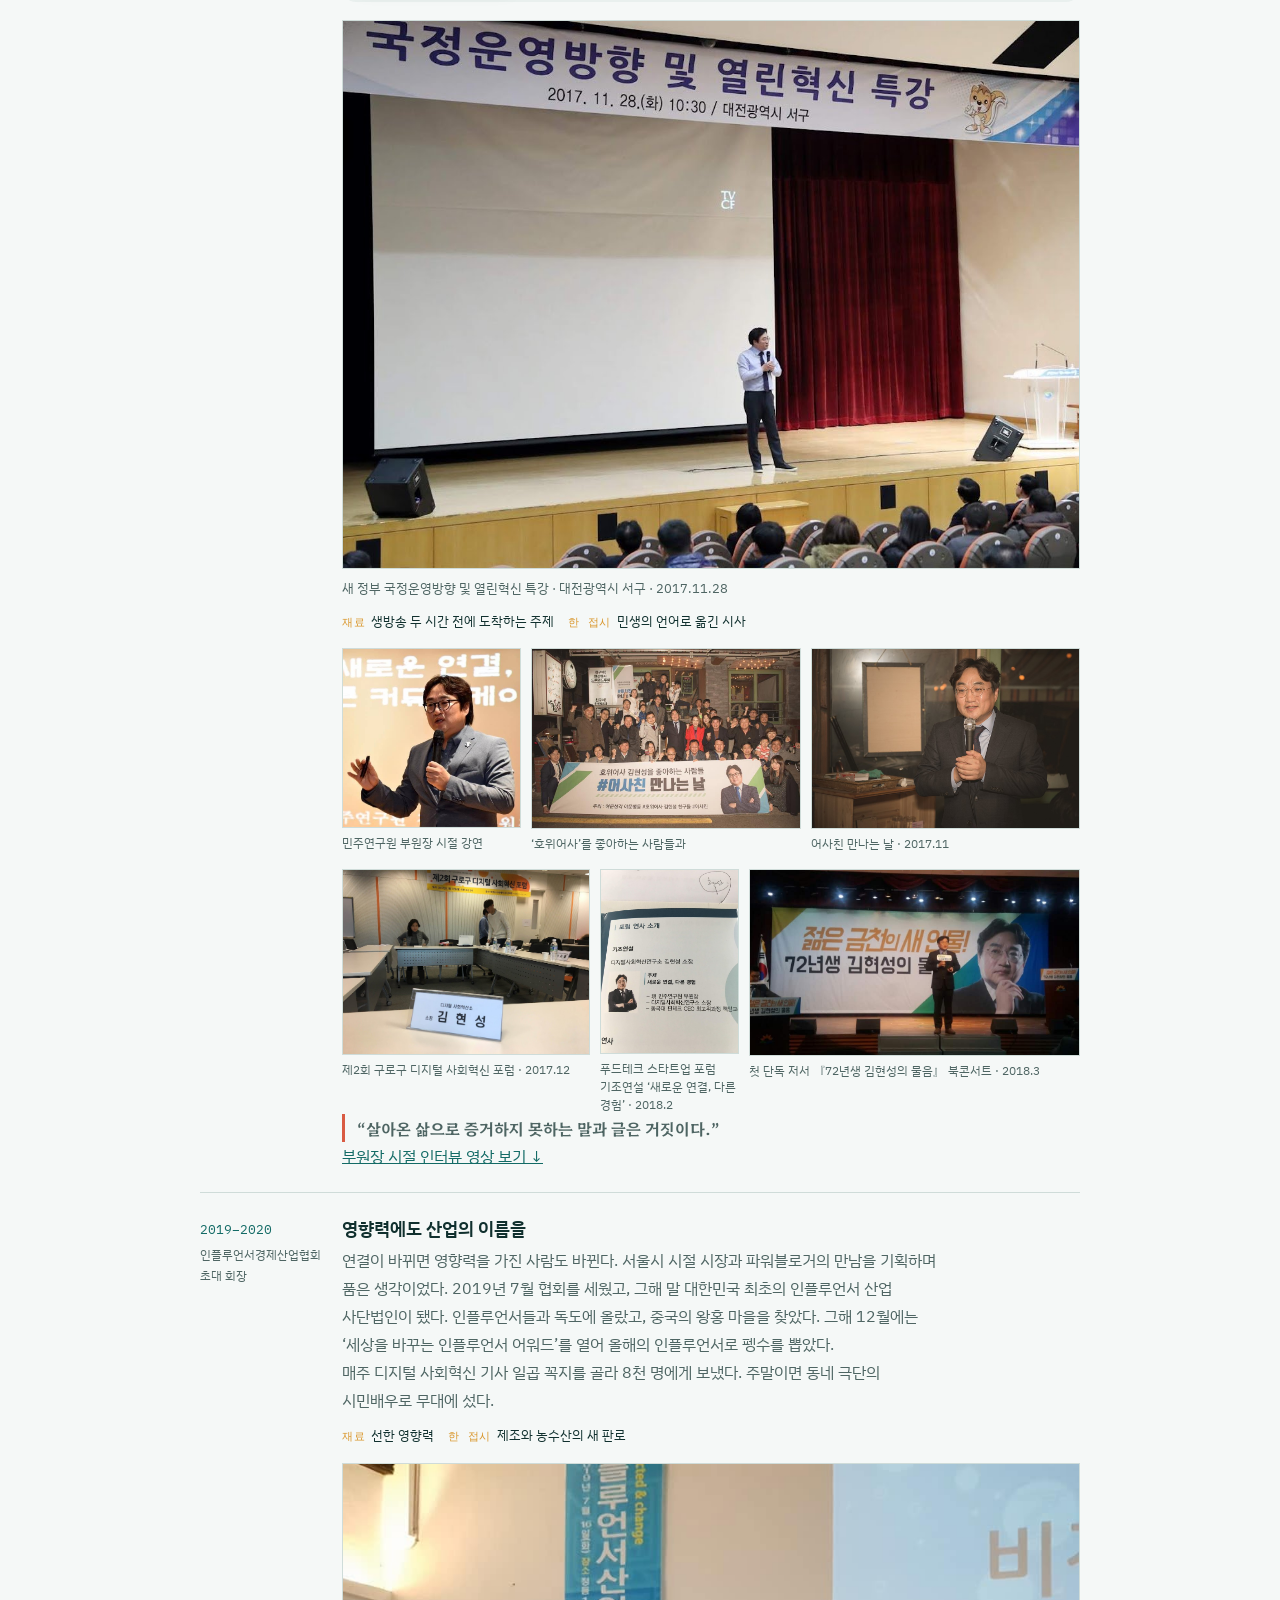
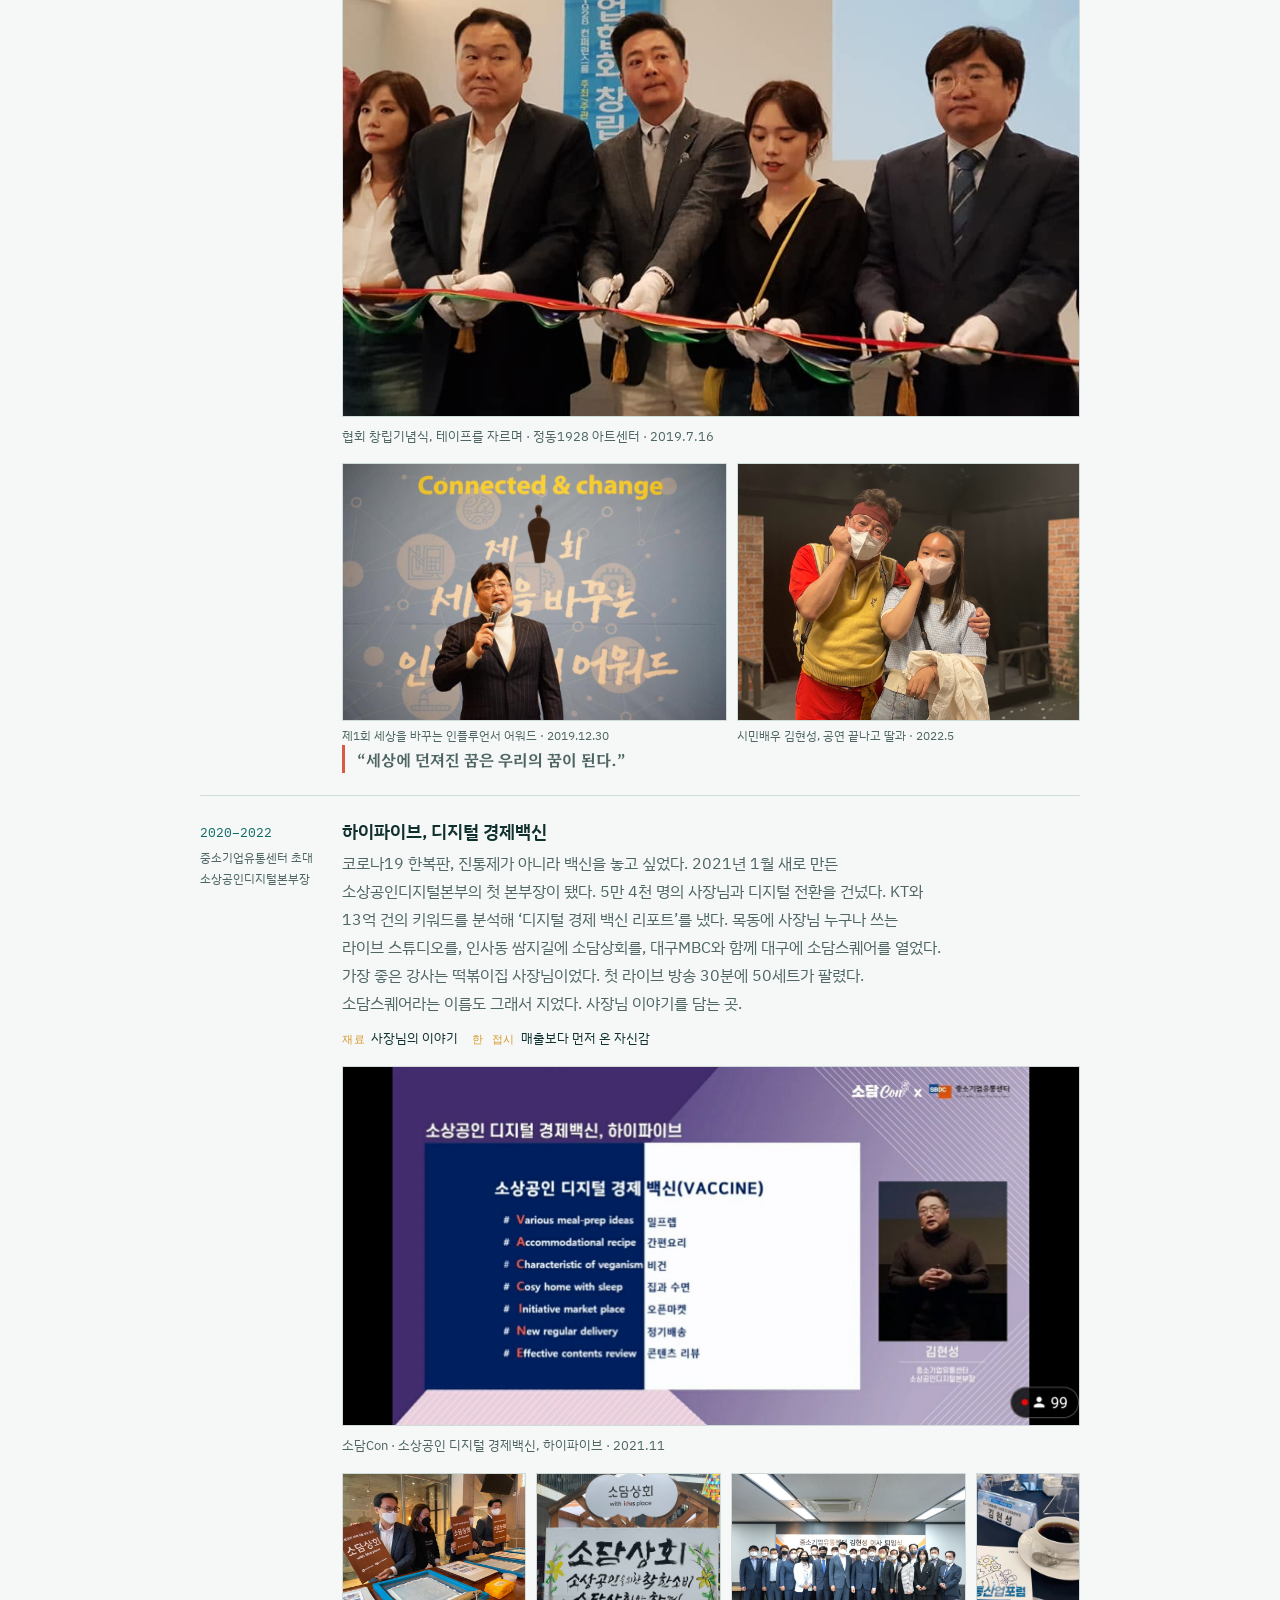
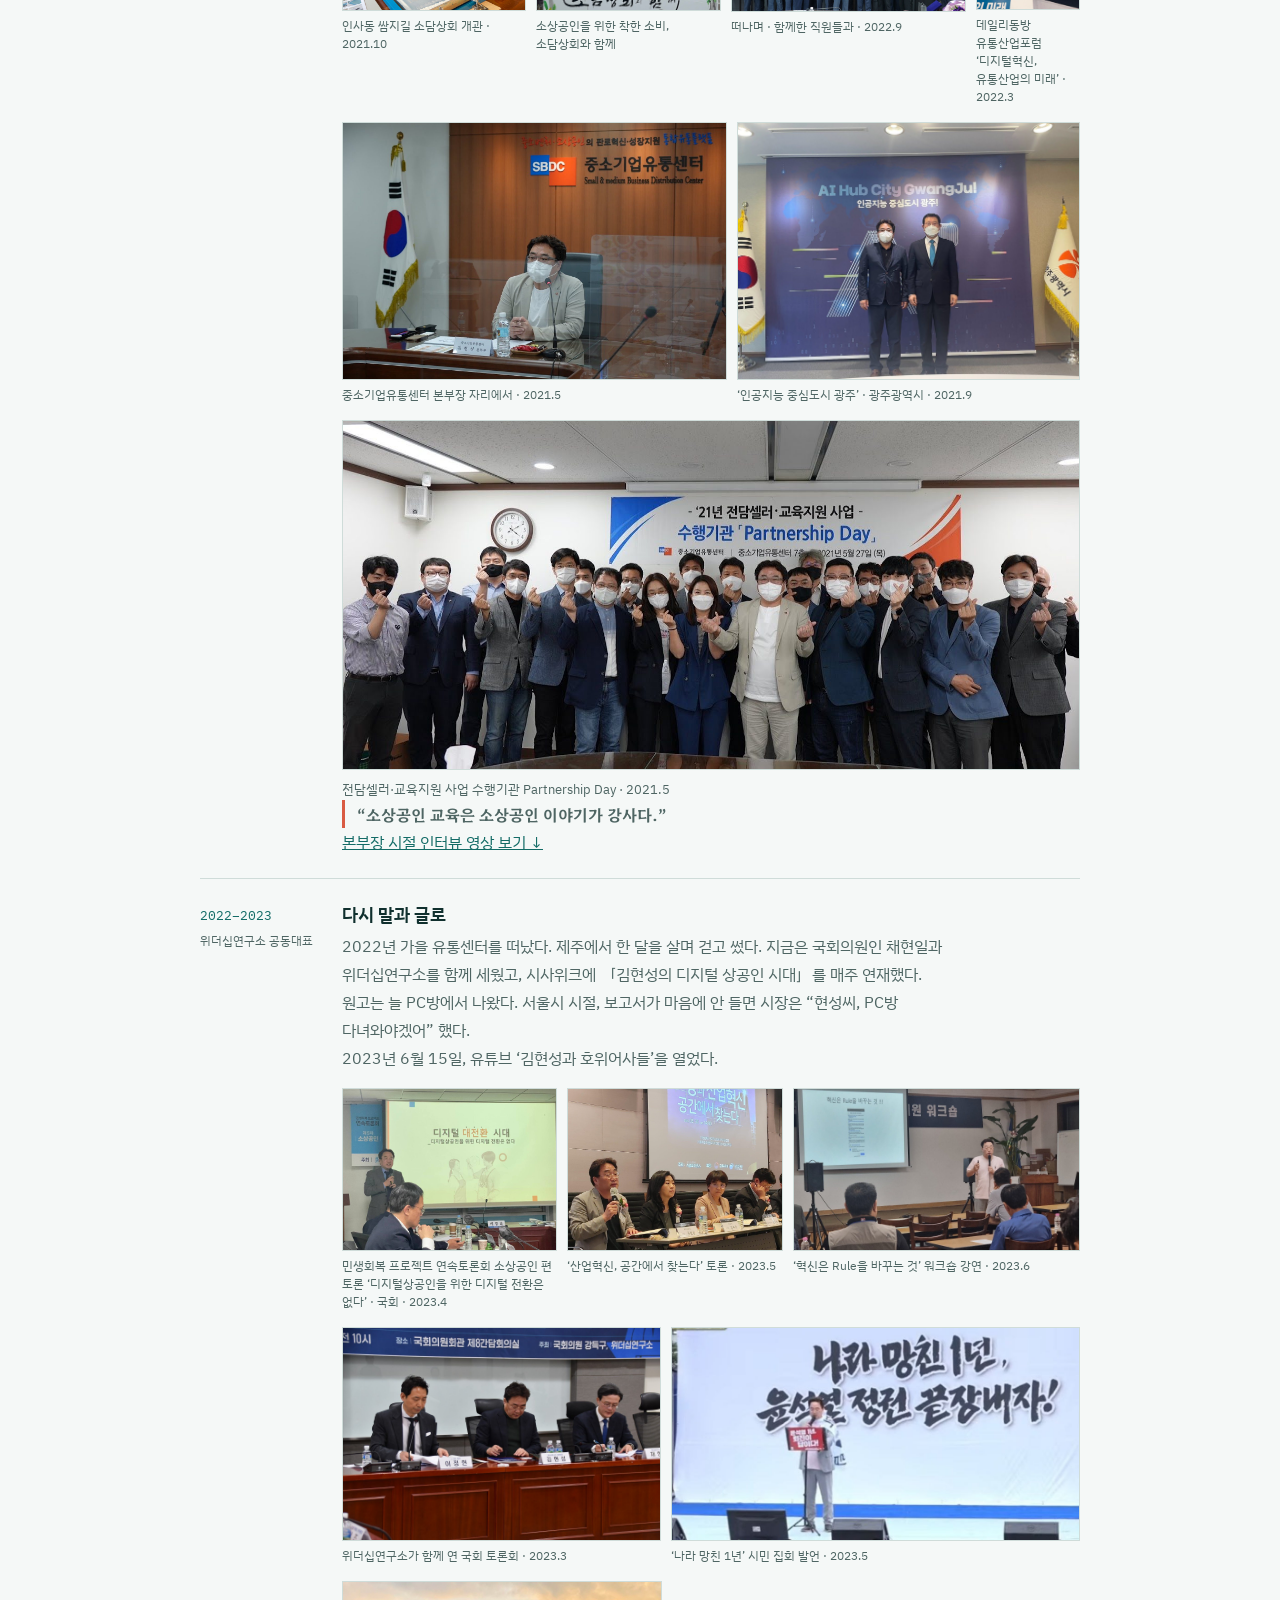
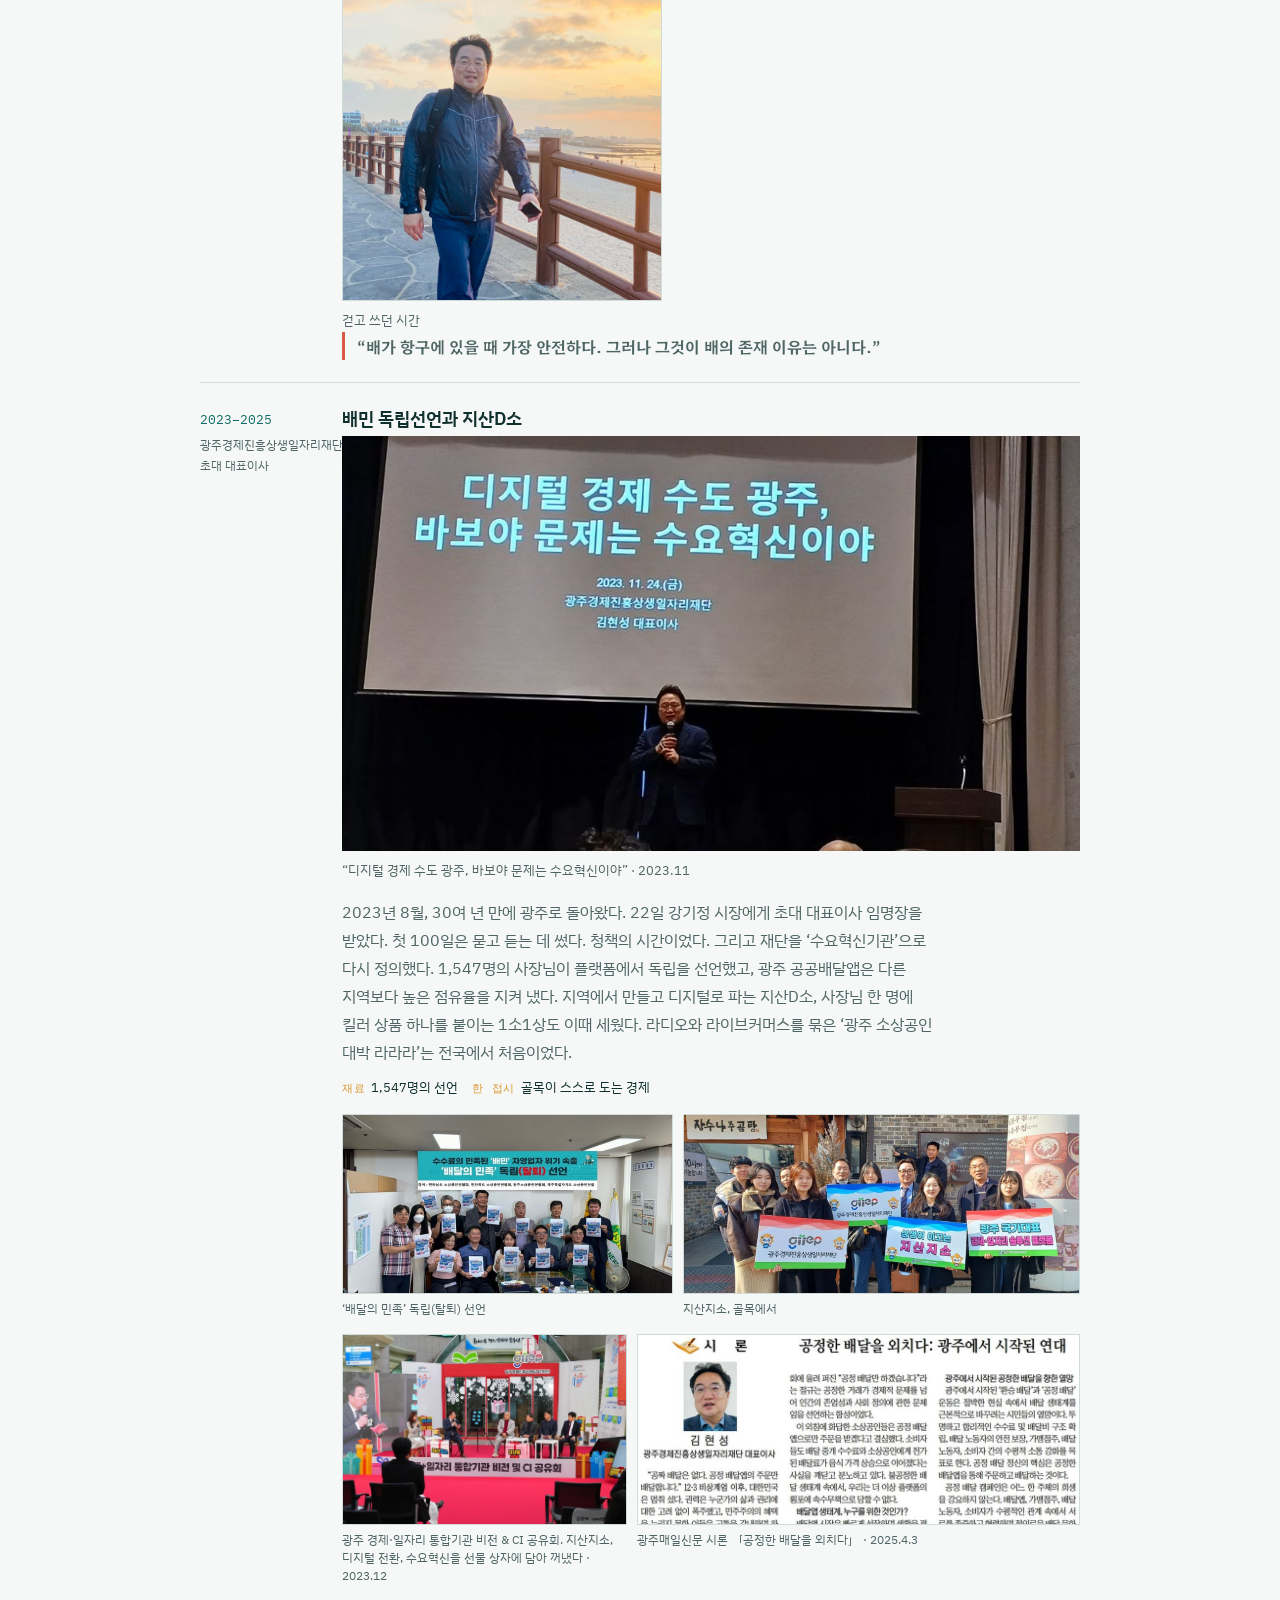
==== commit 5bd7744e: "영상 섹션에 시기별 영상 8편 추가, 중랑구 특강·소진공 명예이사 위촉식 사진 추가 유튜브 영상 8편(2017~2025) 클릭 재생 카드, 핫스팟 대타 진행 링크, 본부장 시절 영" ====
--- a/index.html
+++ b/index.html
@@ -401,6 +401,7 @@
         </div>
         <figure class="clip"><img src="img/life/sbdc-partnership-2021.jpg" alt="‘21년 전담셀러·교육지원 사업 수행기관 Partnership Day 단체 사진" width="1400" height="661" loading="lazy"><figcaption>전담셀러·교육지원 사업 수행기관 Partnership Day · 2021.5</figcaption></figure>
         <p class="said">소상공인 교육은 소상공인 이야기가 강사다.</p>
+        <p class="more"><a href="#v-sbdc">본부장 시절 인터뷰 영상 보기 ↓</a></p>
       </div>
     </li>
     <li id="s-2022" class="scene">
@@ -607,6 +608,7 @@
       <div class="k">2026.8 —</div>
       <h3>중랑구 정책실장</h3>
       <p>책을 읽은 구청장의 초청으로 7월 중랑의 소상공인과 상인 80여 명 앞에서 AI 시대 지방정부의 역할을 이야기했다. 한 달 뒤 구청 안으로 들어갔다. 책에 쓴 말을 행정으로 옮기는 자리. 구청 안에서 AI 전환의 첫 불씨를 놓는다.</p>
+      <figure class="clip"><img src="img/event/jungnang-lecture-2026.jpg" alt="2026 중랑구 소상공인 정책 특강에서 소상공인과 상인들 앞에 선 김현성" width="1280" height="895" loading="lazy"><figcaption>2026 중랑구 소상공인 정책 특강 · 중랑구청 기획상황실 · 2026.7.21 · 사진 중랑구</figcaption></figure>
     </div>
     <div>
       <div class="k">진행 중</div>
@@ -617,6 +619,7 @@
       <div class="k">2026.9 —</div>
       <h3>소상공인시장진흥공단 명예이사</h3>
       <p>2026년 9월 1일, 공단이 처음 둔 명예이사 여섯 명 가운데 한 사람으로 위촉됐다. 재단 시절에는 KMI 한국의학연구소 광주센터, 광주시상인연합회와 함께 양동시장 상인들을 찾아가는 건강검진을 열었다. 2025년 기고에 쓴 ‘소상공인 건강검진 휴가’가 2027년 정부 예산안에 담겼다. 국회 심의가 남았지만, 현장의 말이 정책의 언어로 옮겨지고 있다.</p>
+      <figure class="clip"><img src="img/cert/semas-honorary-2026-group.jpg" alt="소상공인시장진흥공단 명예이사 위촉식 기념사진. 왼쪽부터 홍석천, 김은희 이사, 인태연 이사장, 신규철 본부장, 김현성" width="960" height="640" loading="lazy"><figcaption>소진공 명예이사 위촉식 · 서울 마포 드림스퀘어 · 2026.9.1 · 사진 소상공인시장진흥공단</figcaption></figure>
     </div>
     <div>
       <div class="k">집필 중</div>
@@ -815,6 +818,60 @@
     <div class="frame"><iframe src="https://www.facebook.com/plugins/video.php?href=https%3A%2F%2Fwww.facebook.com%2Fhyunsung.kim.501598%2Fvideos%2F1431077233594838%2F&show_text=false" title="민주연구원 부원장 시절 머니투데이방송 인터뷰" loading="lazy" allow="autoplay; clipboard-write; encrypted-media; picture-in-picture; web-share" allowfullscreen></iframe></div>
     <figcaption>민주연구원 부원장 시절 · 머니투데이방송 인터뷰 · 2017</figcaption>
   </figure>
+  <div class="vsub reveal">
+    <h3>시기별로 더 보기</h3>
+    <p>썸네일을 누르면 이 자리에서 재생됩니다.</p>
+  </div>
+  <div class="vgrid reveal">
+    <div class="vcard" id="v-gwangju">
+      <a class="vthumb" href="https://www.youtube.com/watch?v=8nzCsKimFA4" data-yt="8nzCsKimFA4" target="_blank" rel="noopener" aria-label="광주경총 금요조찬포럼 재생"><img src="https://i.ytimg.com/vi/8nzCsKimFA4/hqdefault.jpg" alt="광주경총 금요조찬포럼에서 강연하는 김현성 대표" width="480" height="360" loading="lazy"><span class="vplay" aria-hidden="true"></span><span class="vdur">1:06:14</span></a>
+      <div class="vmeta"><span class="vk">2025 · 강연</span><strong>광주경총 금요조찬포럼</strong><span class="vd">광주경제진흥상생일자리재단 대표로 선 조찬 강연</span></div>
+    </div>
+    <div class="vcard">
+      <a class="vthumb" href="https://www.youtube.com/watch?v=Eh9GtPT8Xfg" data-yt="Eh9GtPT8Xfg" target="_blank" rel="noopener" aria-label="오마이TV 〈박정호의 핫스팟〉 재생"><img src="https://i.ytimg.com/vi/Eh9GtPT8Xfg/hqdefault.jpg" alt="오마이TV 박정호의 핫스팟에 출연한 김현성" width="480" height="360" loading="lazy"><span class="vplay" aria-hidden="true"></span><span class="vdur">59:46</span></a>
+      <div class="vmeta"><span class="vk">2024.8.19 · 인터뷰</span><strong>오마이TV 〈박정호의 핫스팟〉</strong><span class="vd">소상공인·자영업자 생태계와 디지털 전환을 묻다</span></div>
+    </div>
+    <div class="vcard">
+      <a class="vthumb" href="https://www.youtube.com/watch?v=yZ6e2QYyshA" data-yt="yZ6e2QYyshA" target="_blank" rel="noopener" aria-label="광주MBC 〈시사인터뷰 오늘〉 재생"><img src="https://i.ytimg.com/vi/yZ6e2QYyshA/hqdefault.jpg" alt="광주MBC 시사인터뷰 오늘 스튜디오의 김현성" width="480" height="360" loading="lazy"><span class="vplay" aria-hidden="true"></span><span class="vdur">18:43</span></a>
+      <div class="vmeta"><span class="vk">2023.12.6 · 인터뷰</span><strong>광주MBC 〈시사인터뷰 오늘〉</strong><span class="vd">디지털 상공인 시대, 광주경제 살릴 ‘지산지소’</span></div>
+    </div>
+    <div class="vcard">
+      <a class="vthumb" href="https://www.youtube.com/watch?v=frt8jmfzoes" data-yt="frt8jmfzoes" target="_blank" rel="noopener" aria-label="“공급이 아닌 수요를 혁신해야” 재생"><img src="https://i.ytimg.com/vi/frt8jmfzoes/hqdefault.jpg" alt="통합기관 비전 공유회에서 발표하는 김현성 대표" width="480" height="360" loading="lazy"><span class="vplay" aria-hidden="true"></span><span class="vdur">12:04</span></a>
+      <div class="vmeta"><span class="vk">2023.12.4 · 발표</span><strong>“공급이 아닌 수요를 혁신해야”</strong><span class="vd">경제·일자리 통합기관 비전 및 CI 공유회 · 오마이TV</span></div>
+    </div>
+    <div class="vcard" id="v-sbdc">
+      <a class="vthumb" href="https://www.youtube.com/watch?v=NplVPr-rP78" data-yt="NplVPr-rP78" target="_blank" rel="noopener" aria-label="YTN 라디오 〈생생경제〉 재생"><img src="https://i.ytimg.com/vi/NplVPr-rP78/hqdefault.jpg" alt="YTN 라디오 생생경제에 출연한 김현성 본부장" width="480" height="360" loading="lazy"><span class="vplay" aria-hidden="true"></span><span class="vdur">20:35</span></a>
+      <div class="vmeta"><span class="vk">2021.6.10 · 라디오</span><strong>YTN 라디오 〈생생경제〉</strong><span class="vd">소상공인을 주인공으로, 조연을 자처한 중소기업유통센터</span></div>
+    </div>
+    <div class="vcard">
+      <a class="vthumb" href="https://www.youtube.com/watch?v=jjDvFqmVTx0" data-yt="jjDvFqmVTx0" target="_blank" rel="noopener" aria-label="아주경제 〈파워人터뷰〉 재생"><img src="https://i.ytimg.com/vi/jjDvFqmVTx0/hqdefault.jpg" alt="아주경제 파워인터뷰의 김현성 소상공인디지털본부장" width="480" height="360" loading="lazy"><span class="vplay" aria-hidden="true"></span><span class="vdur">7:21</span></a>
+      <div class="vmeta"><span class="vk">2021.3 · 인터뷰</span><strong>아주경제 〈파워人터뷰〉</strong><span class="vd">소상공인과 함께 디지털 트랜스포메이션</span></div>
+    </div>
+    <div class="vcard">
+      <a class="vthumb" href="https://www.youtube.com/watch?v=cFoxMJuISkI" data-yt="cFoxMJuISkI" target="_blank" rel="noopener" aria-label="『72년생 김현성의 물음』 출판기념회 재생"><img src="https://i.ytimg.com/vi/cFoxMJuISkI/hqdefault.jpg" alt="72년생 김현성의 물음 출판기념회 무대의 김현성" width="480" height="360" loading="lazy"><span class="vplay" aria-hidden="true"></span><span class="vdur">1:53:26</span></a>
+      <div class="vmeta"><span class="vk">2018.3.10 · 북콘서트</span><strong>『72년생 김현성의 물음』 출판기념회</strong><span class="vd">첫 단독 저서를 들고 선 무대, 전체 영상</span></div>
+    </div>
+    <div class="vcard">
+      <a class="vthumb" href="https://www.youtube.com/watch?v=mL3sWos6ty0" data-yt="mL3sWos6ty0" target="_blank" rel="noopener" aria-label="공공PR 강의 · 한겨레문화센터 재생"><img src="https://i.ytimg.com/vi/mL3sWos6ty0/hqdefault.jpg" alt="한겨레문화센터에서 공공PR을 강의하는 김현성" width="480" height="360" loading="lazy"><span class="vplay" aria-hidden="true"></span><span class="vdur">1:33:34</span></a>
+      <div class="vmeta"><span class="vk">2017.4.11 · 강의</span><strong>공공PR 강의 · 한겨레문화센터</strong><span class="vd">서울시 디지털보좌관 6년을 마치고 들려준 공공 커뮤니케이션</span></div>
+    </div>
+  </div>
+  <p class="vmore">이 밖에 · <a href="https://www.youtube.com/watch?v=o-TTlU68dt0" target="_blank" rel="noopener">오마이TV 〈박정호의 핫스팟〉 대타 진행 첫 회 · 2025.12.23 ↗</a></p>
+  <script>
+  document.querySelectorAll('.vthumb[data-yt]').forEach(function(a){
+    a.addEventListener('click',function(e){
+      e.preventDefault();
+      var f=document.createElement('iframe');
+      f.src='https://www.youtube-nocookie.com/embed/'+a.dataset.yt+'?autoplay=1';
+      f.title=a.getAttribute('aria-label')||'영상';
+      f.allow='accelerometer; autoplay; clipboard-write; encrypted-media; gyroscope; picture-in-picture; web-share';
+      f.referrerPolicy='strict-origin-when-cross-origin';
+      f.allowFullscreen=true;
+      var box=document.createElement('div'); box.className='vthumb'; box.appendChild(f);
+      a.replaceWith(box);
+    });
+  });
+  </script>
   <a class="yt-card reveal rd1" href="https://www.youtube.com/channel/UCfKIIumgLjOJI00AJpmEHHw" target="_blank" rel="noopener">
     <span class="yt-logo"><svg width="34" height="34" viewBox="0 0 24 24" aria-hidden="true"><path fill="currentColor" d="M23.5 6.2a3 3 0 0 0-2.1-2.1C19.5 3.5 12 3.5 12 3.5s-7.5 0-9.4.6A3 3 0 0 0 .5 6.2C0 8.1 0 12 0 12s0 3.9.5 5.8a3 3 0 0 0 2.1 2.1c1.9.6 9.4.6 9.4.6s7.5 0 9.4-.6a3 3 0 0 0 2.1-2.1c.5-1.9.5-5.8.5-5.8s0-3.9-.5-5.8zM9.5 15.6V8.4l6.3 3.6-6.3 3.6z"/></svg></span>
     <span class="yt-text"><span class="yt-k">YouTube 채널</span><strong>호위어사들</strong><span class="yt-d">칼 대신 말과 글로 지킨다는 별명에서 이름을 땄습니다. 2017년부터 이어 온 시사 방송 출연과 대담을 한곳에 모아 둔 아카이브입니다.</span></span>
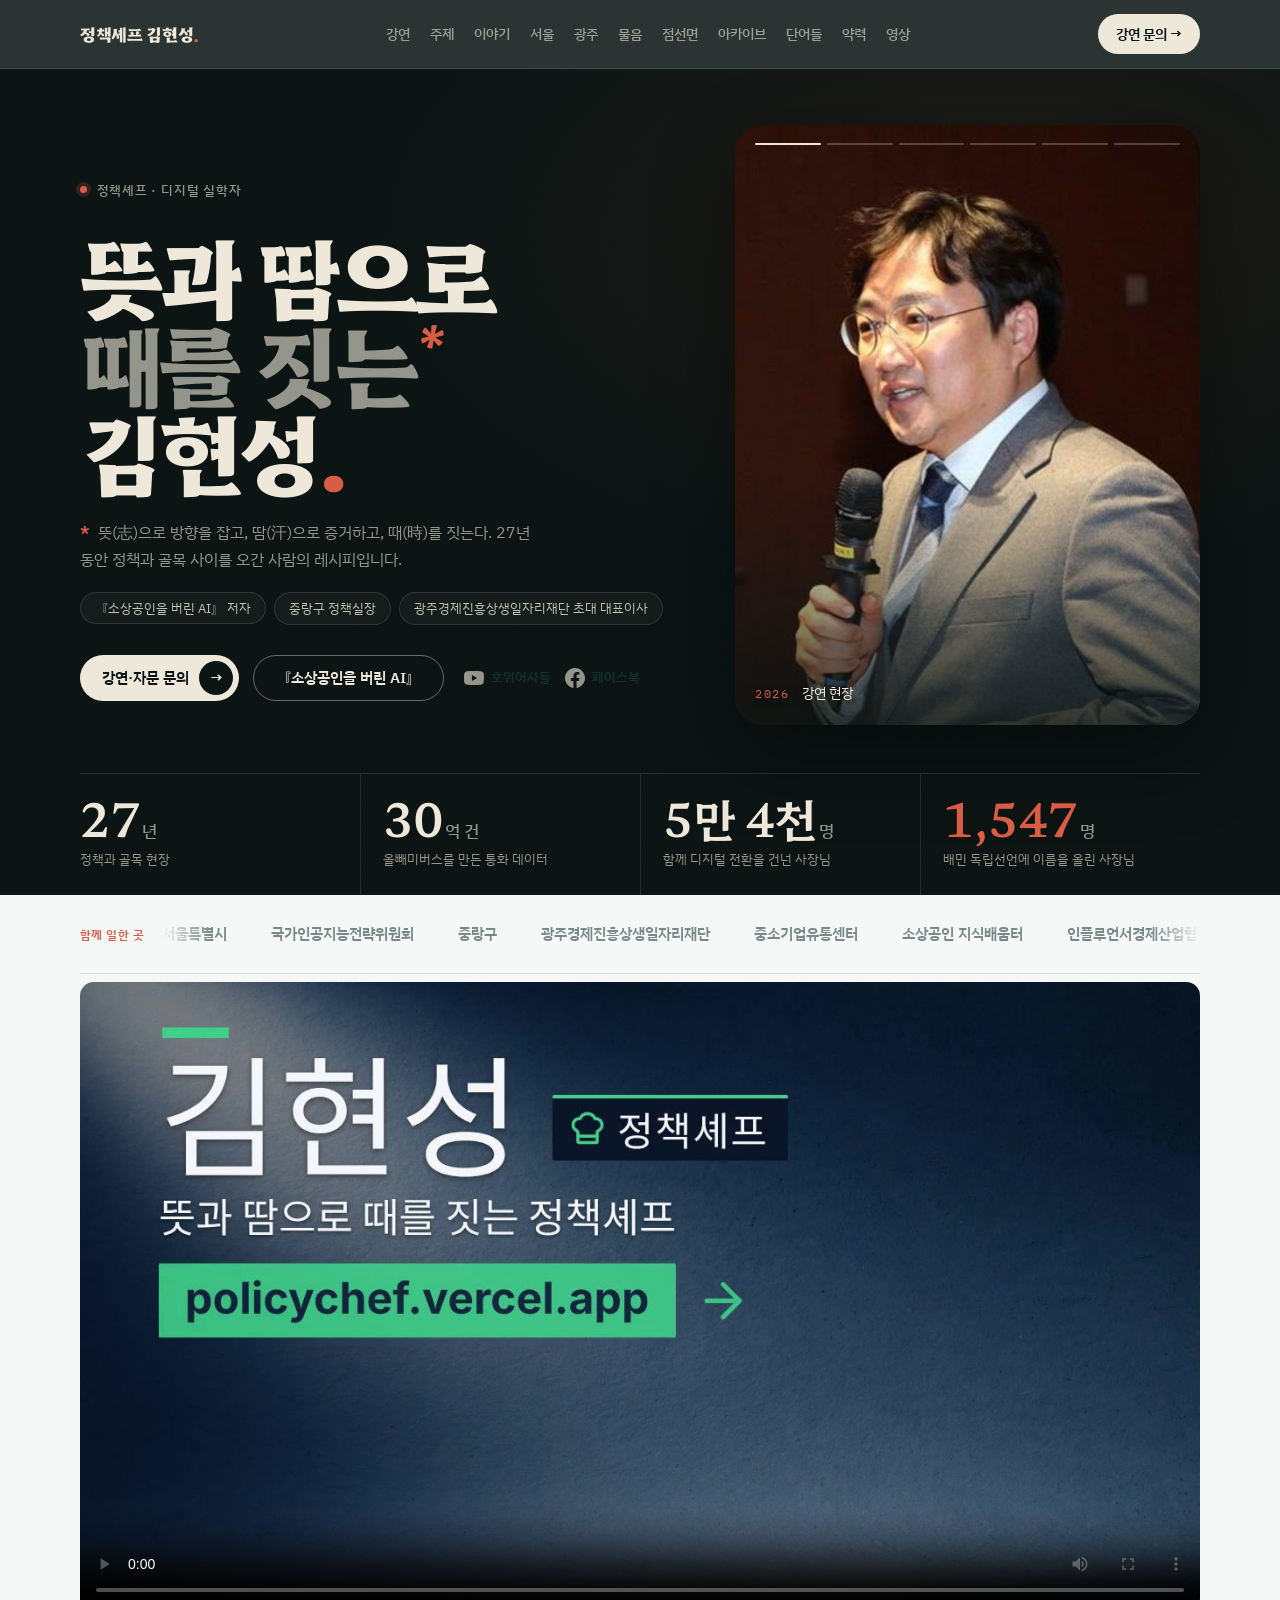
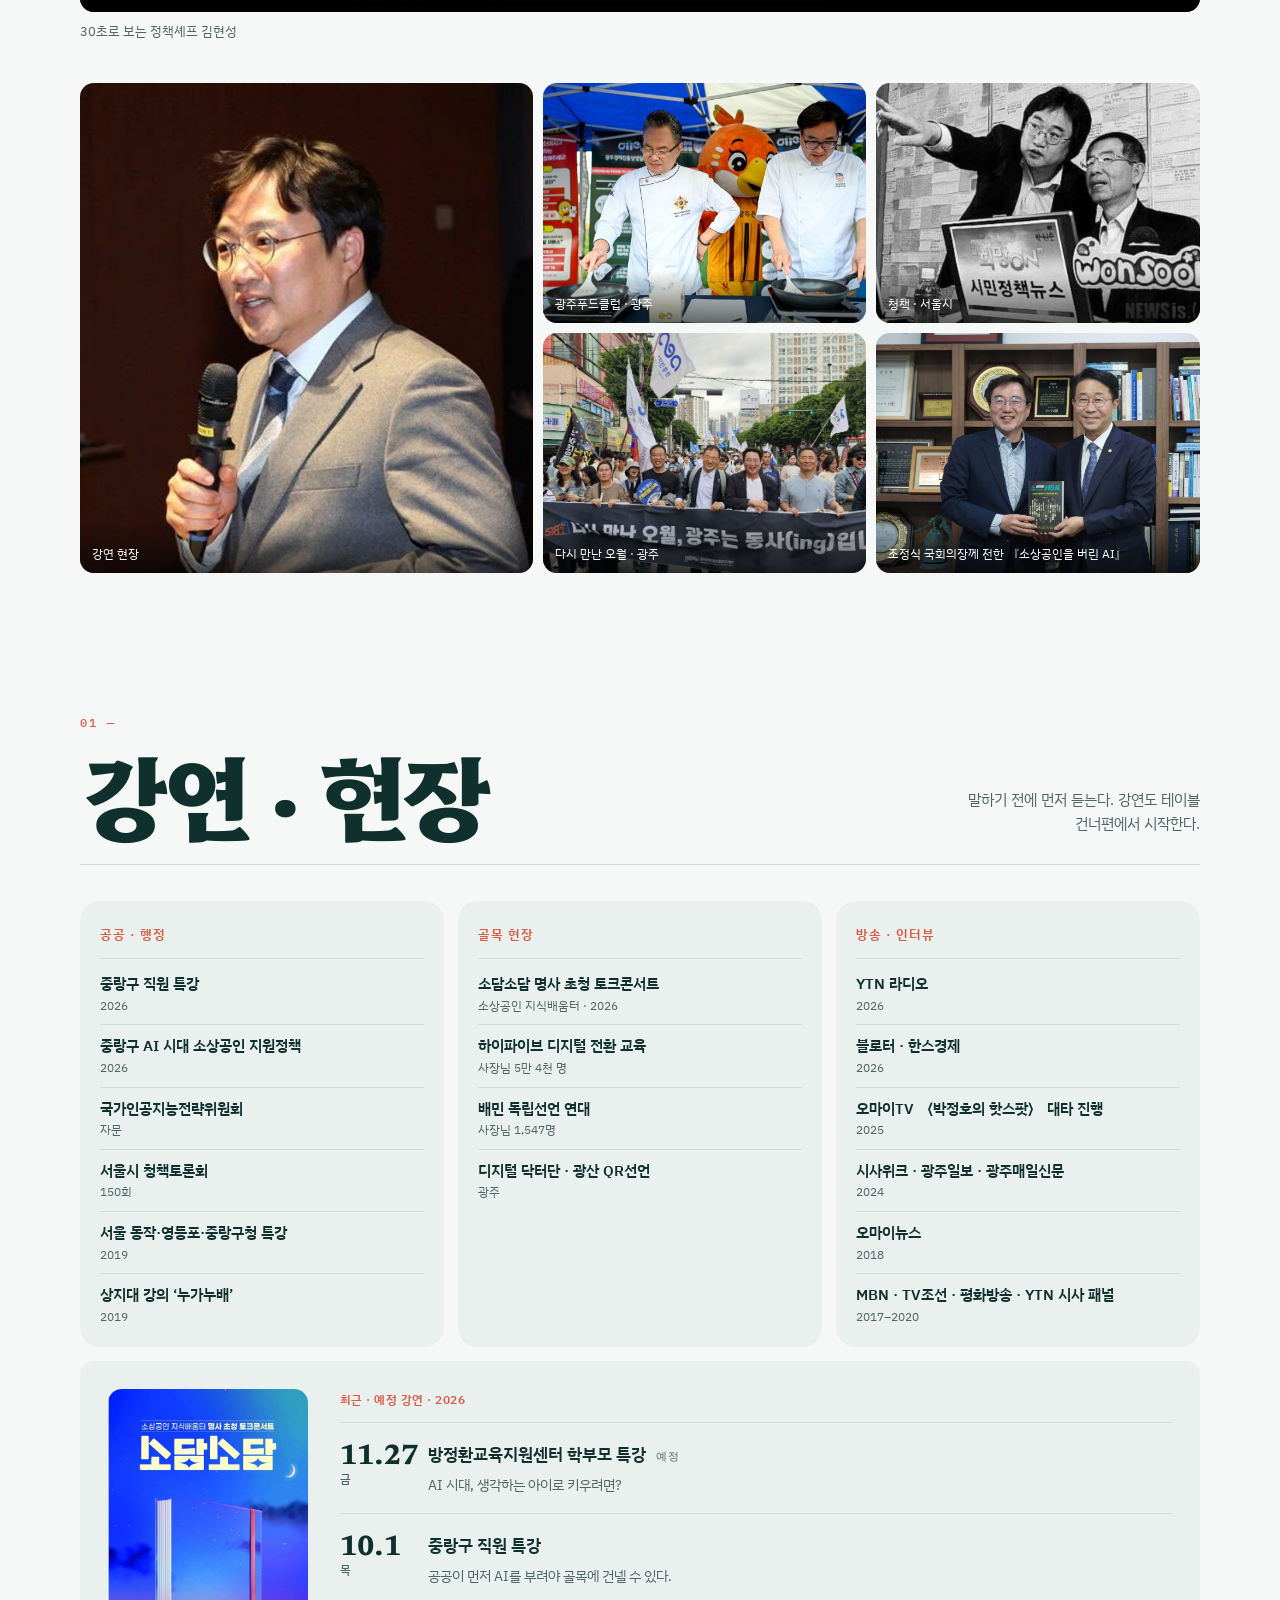
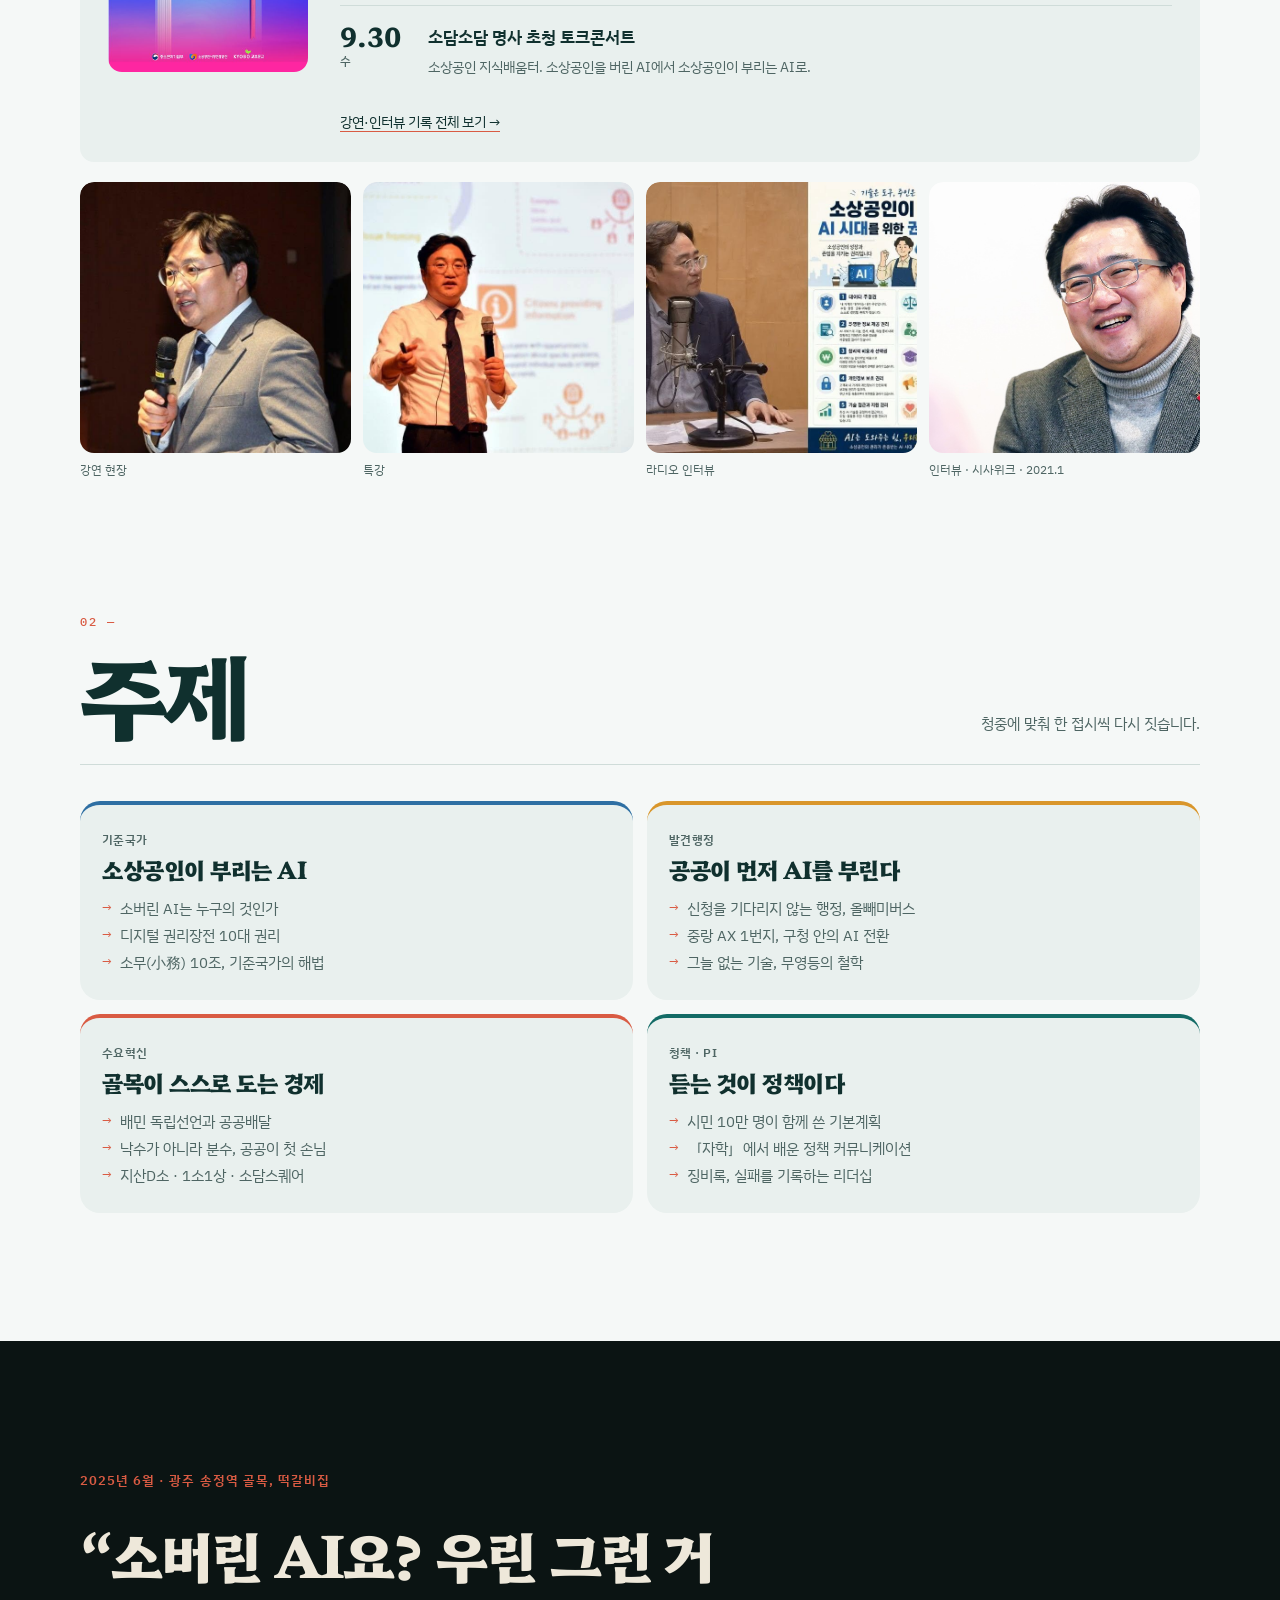
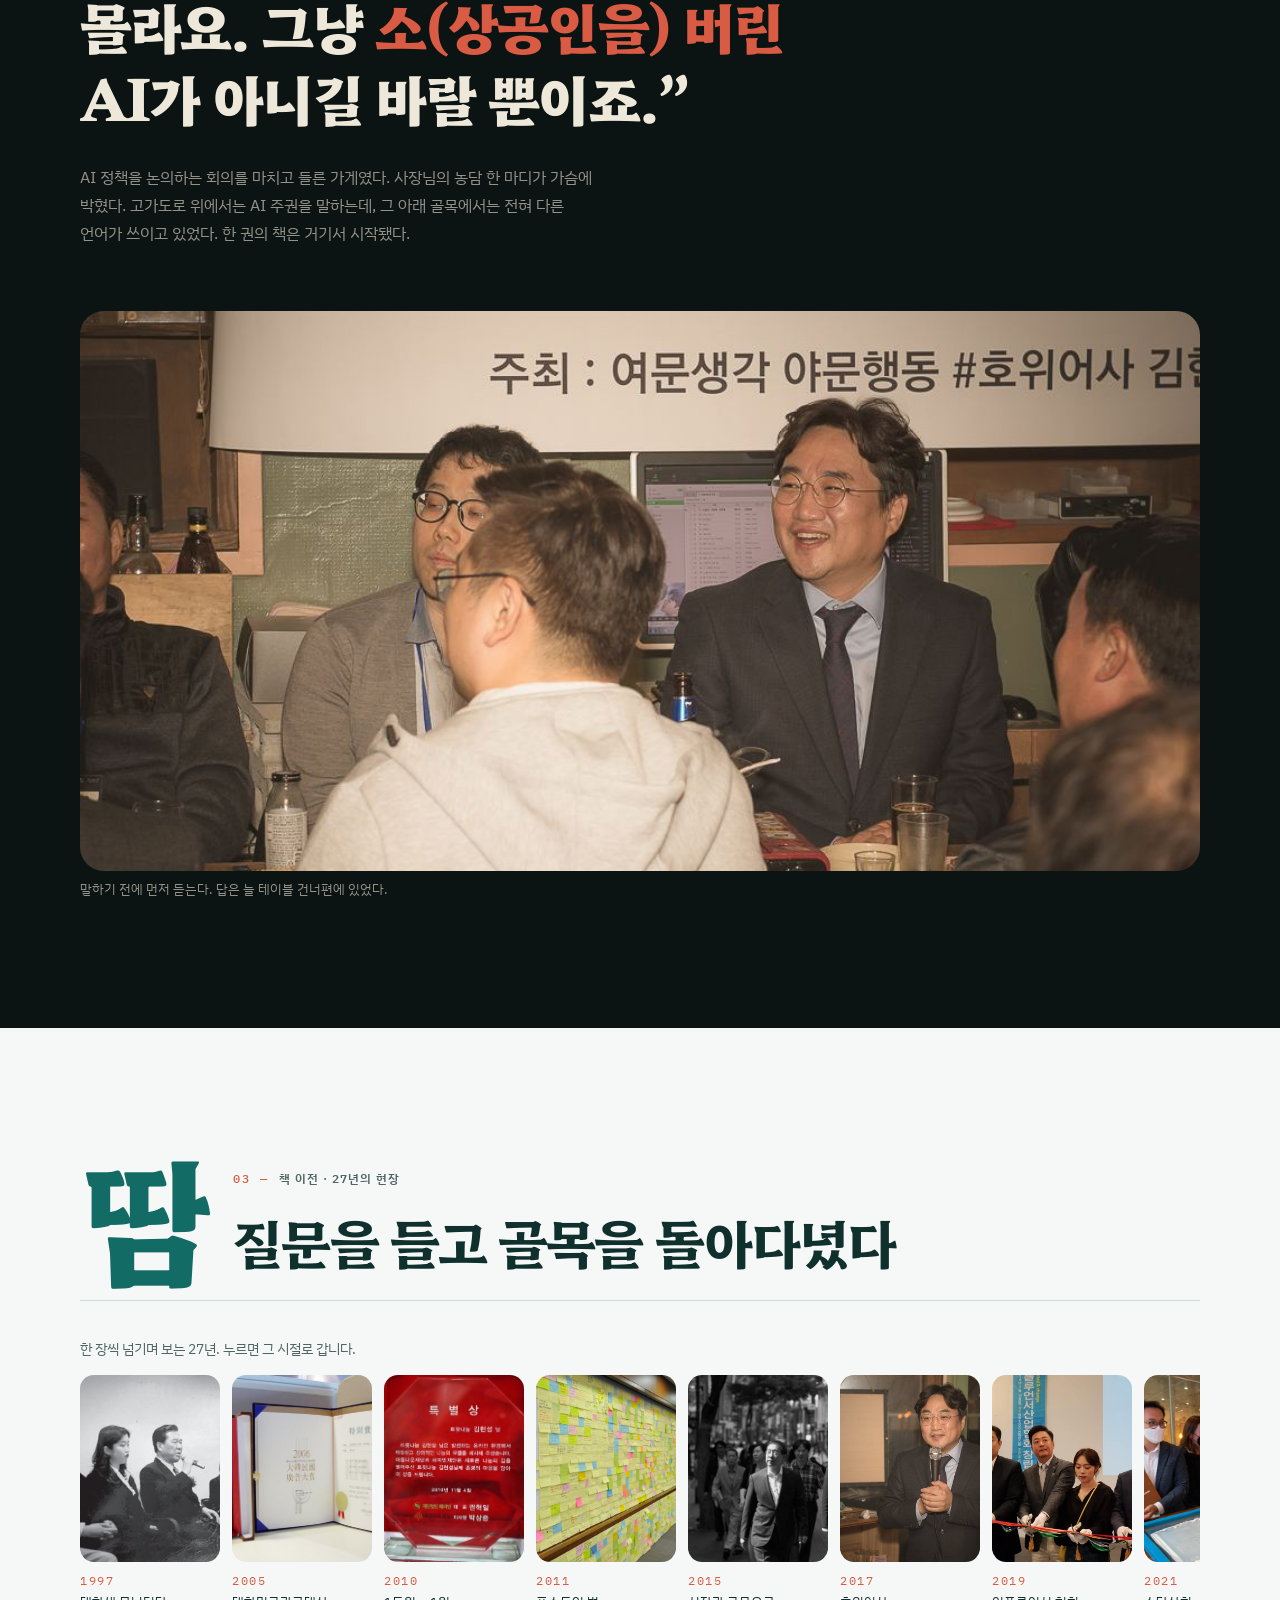
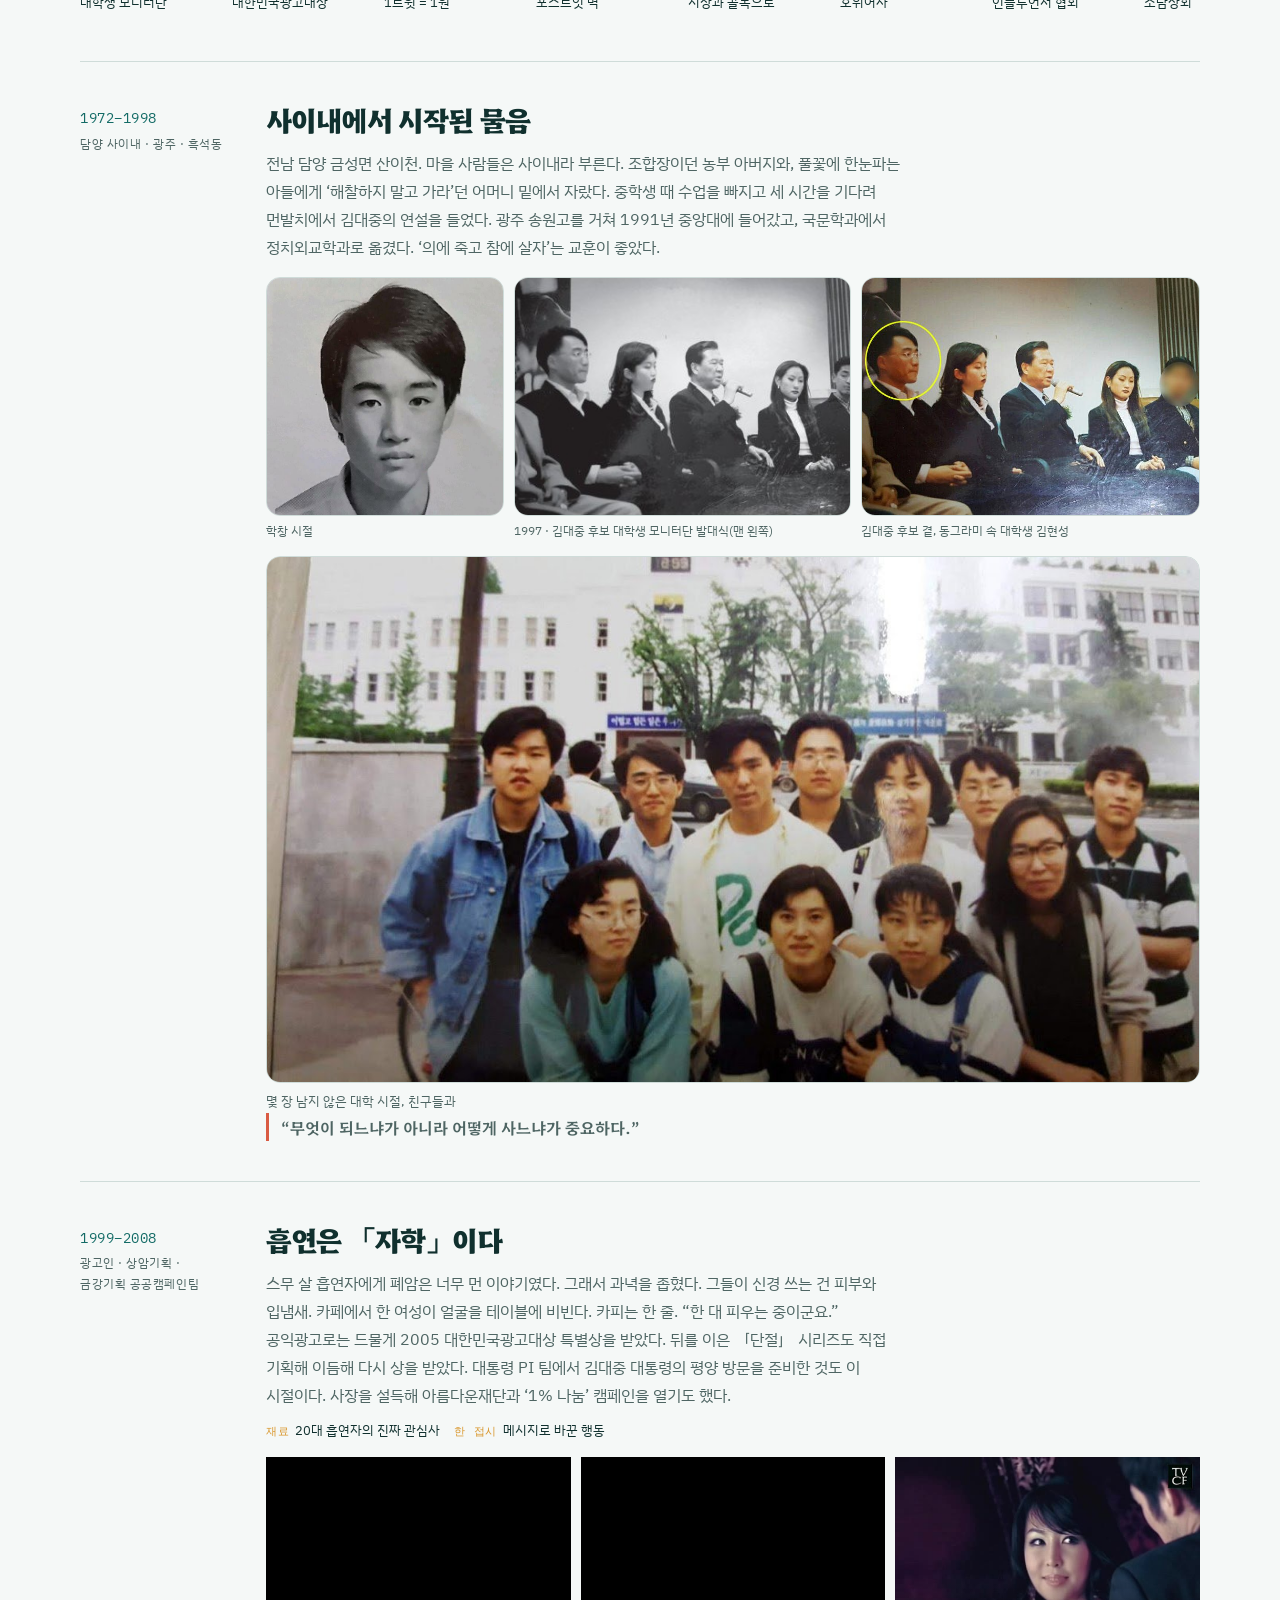
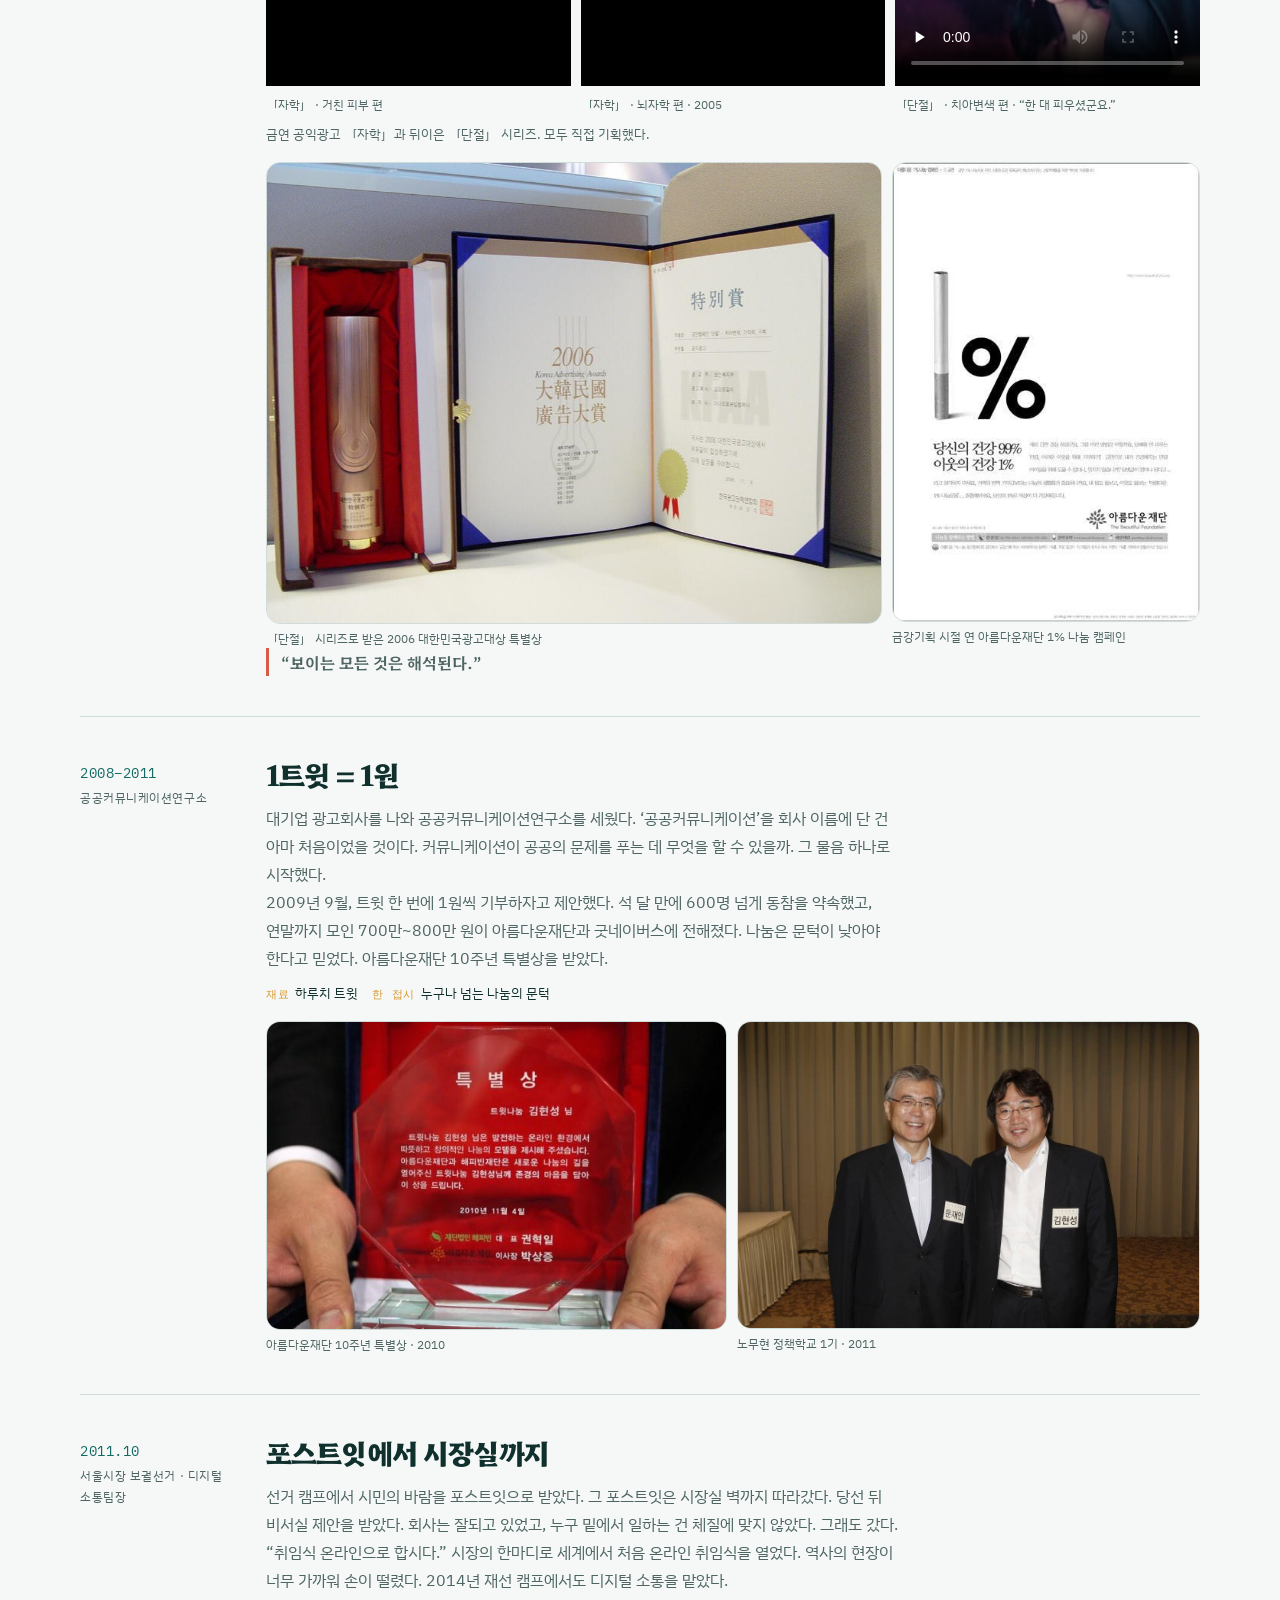
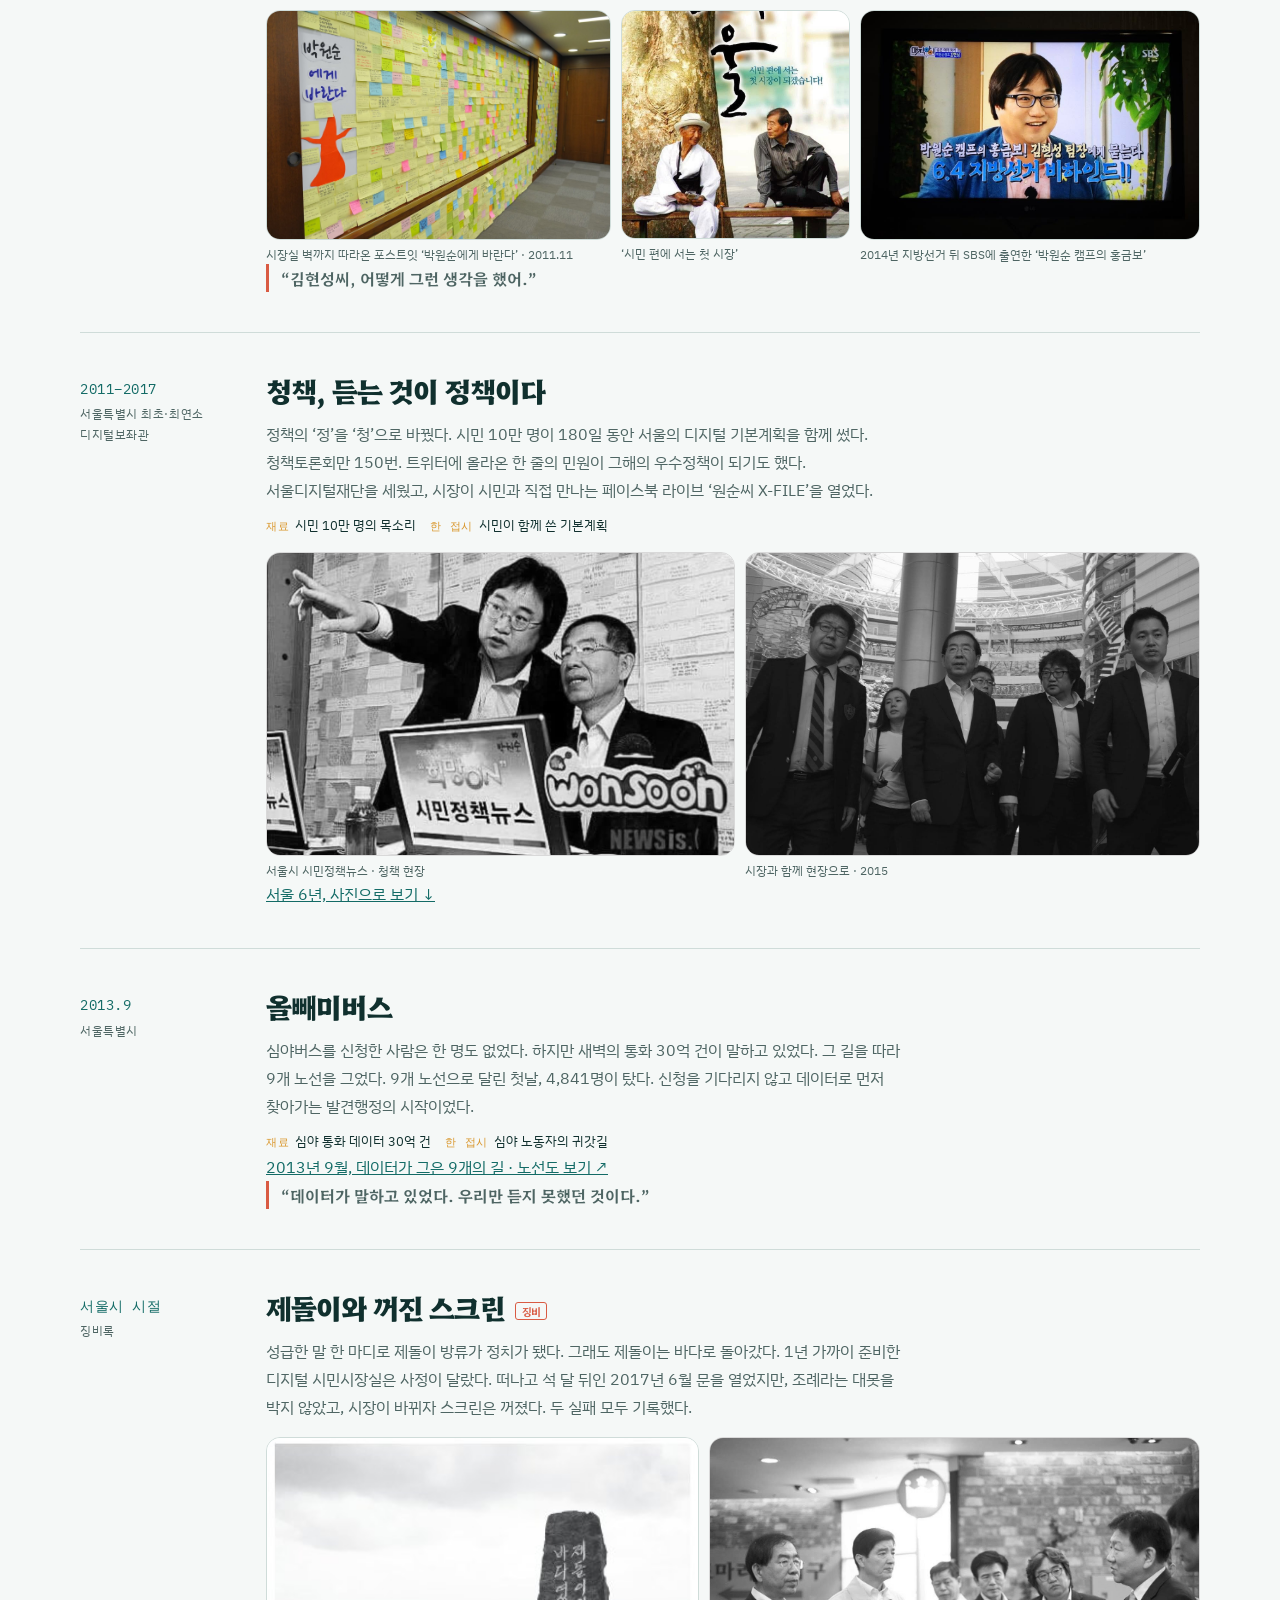
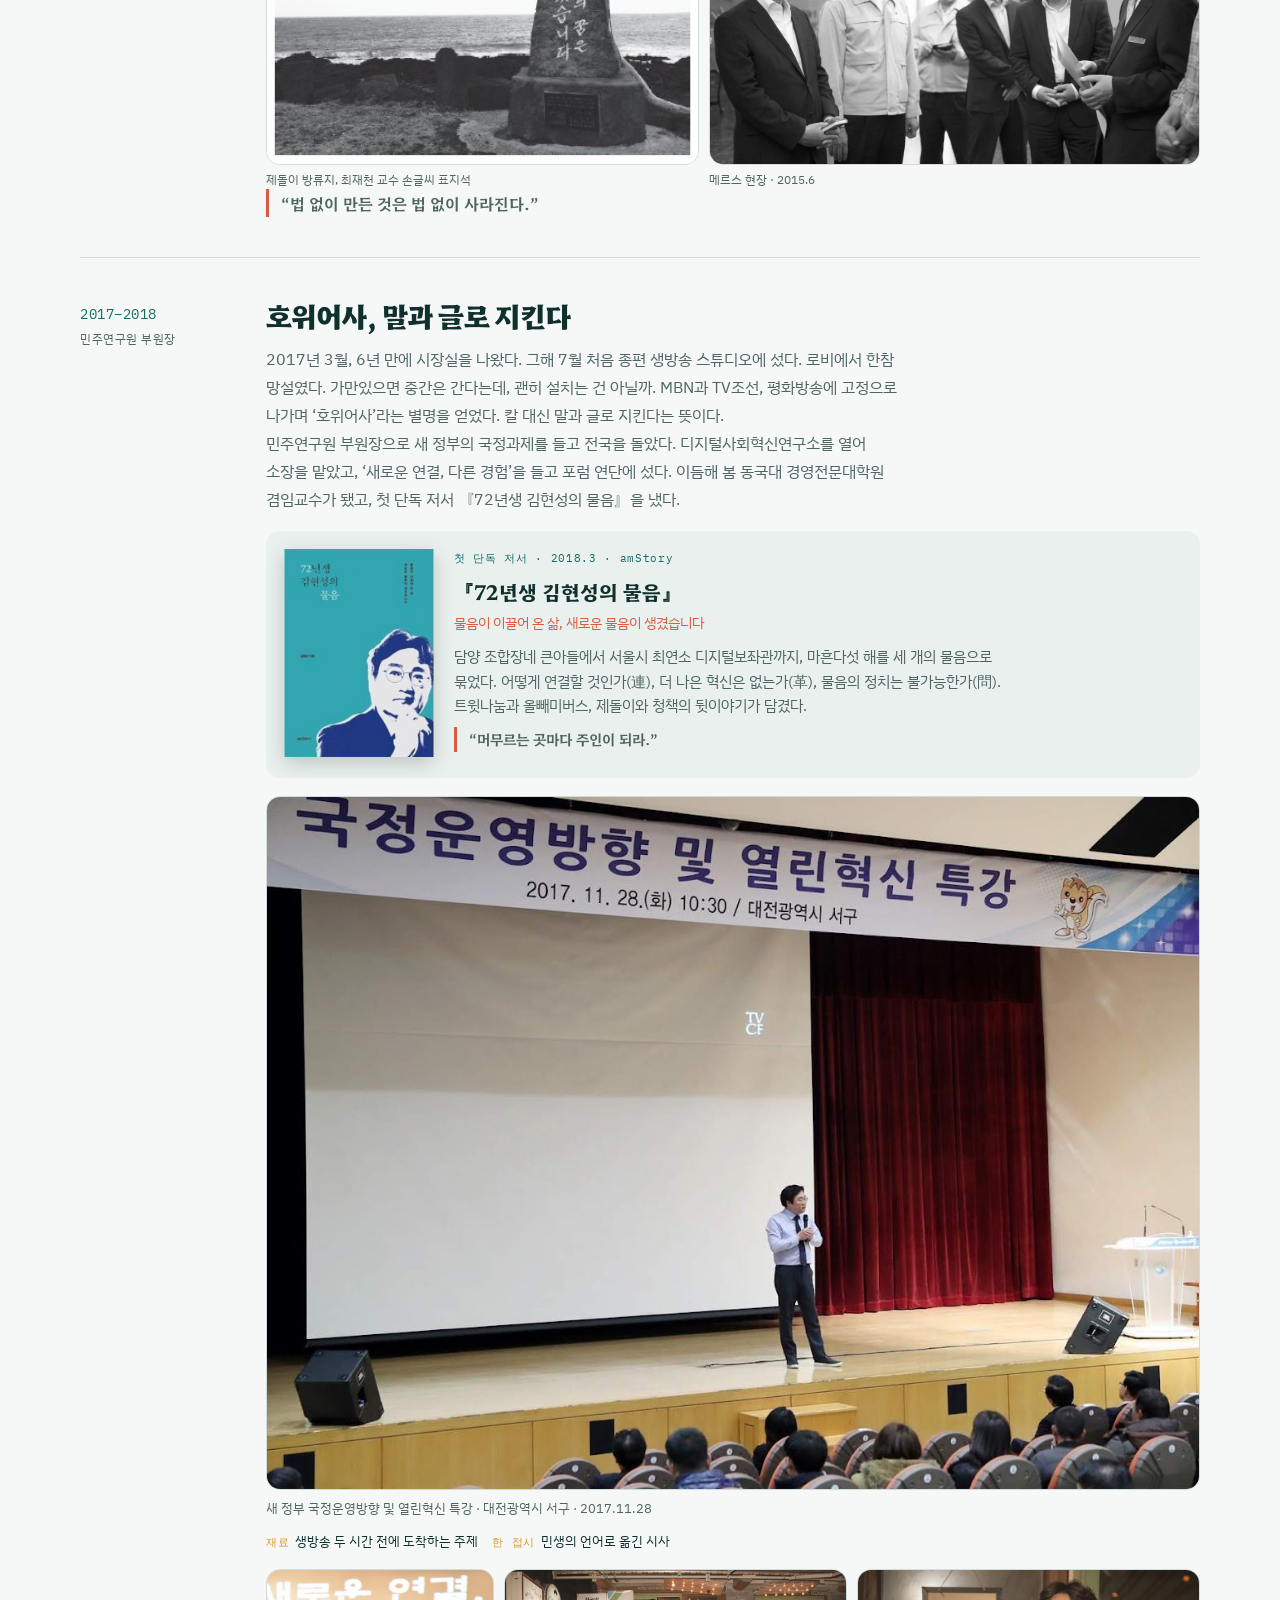
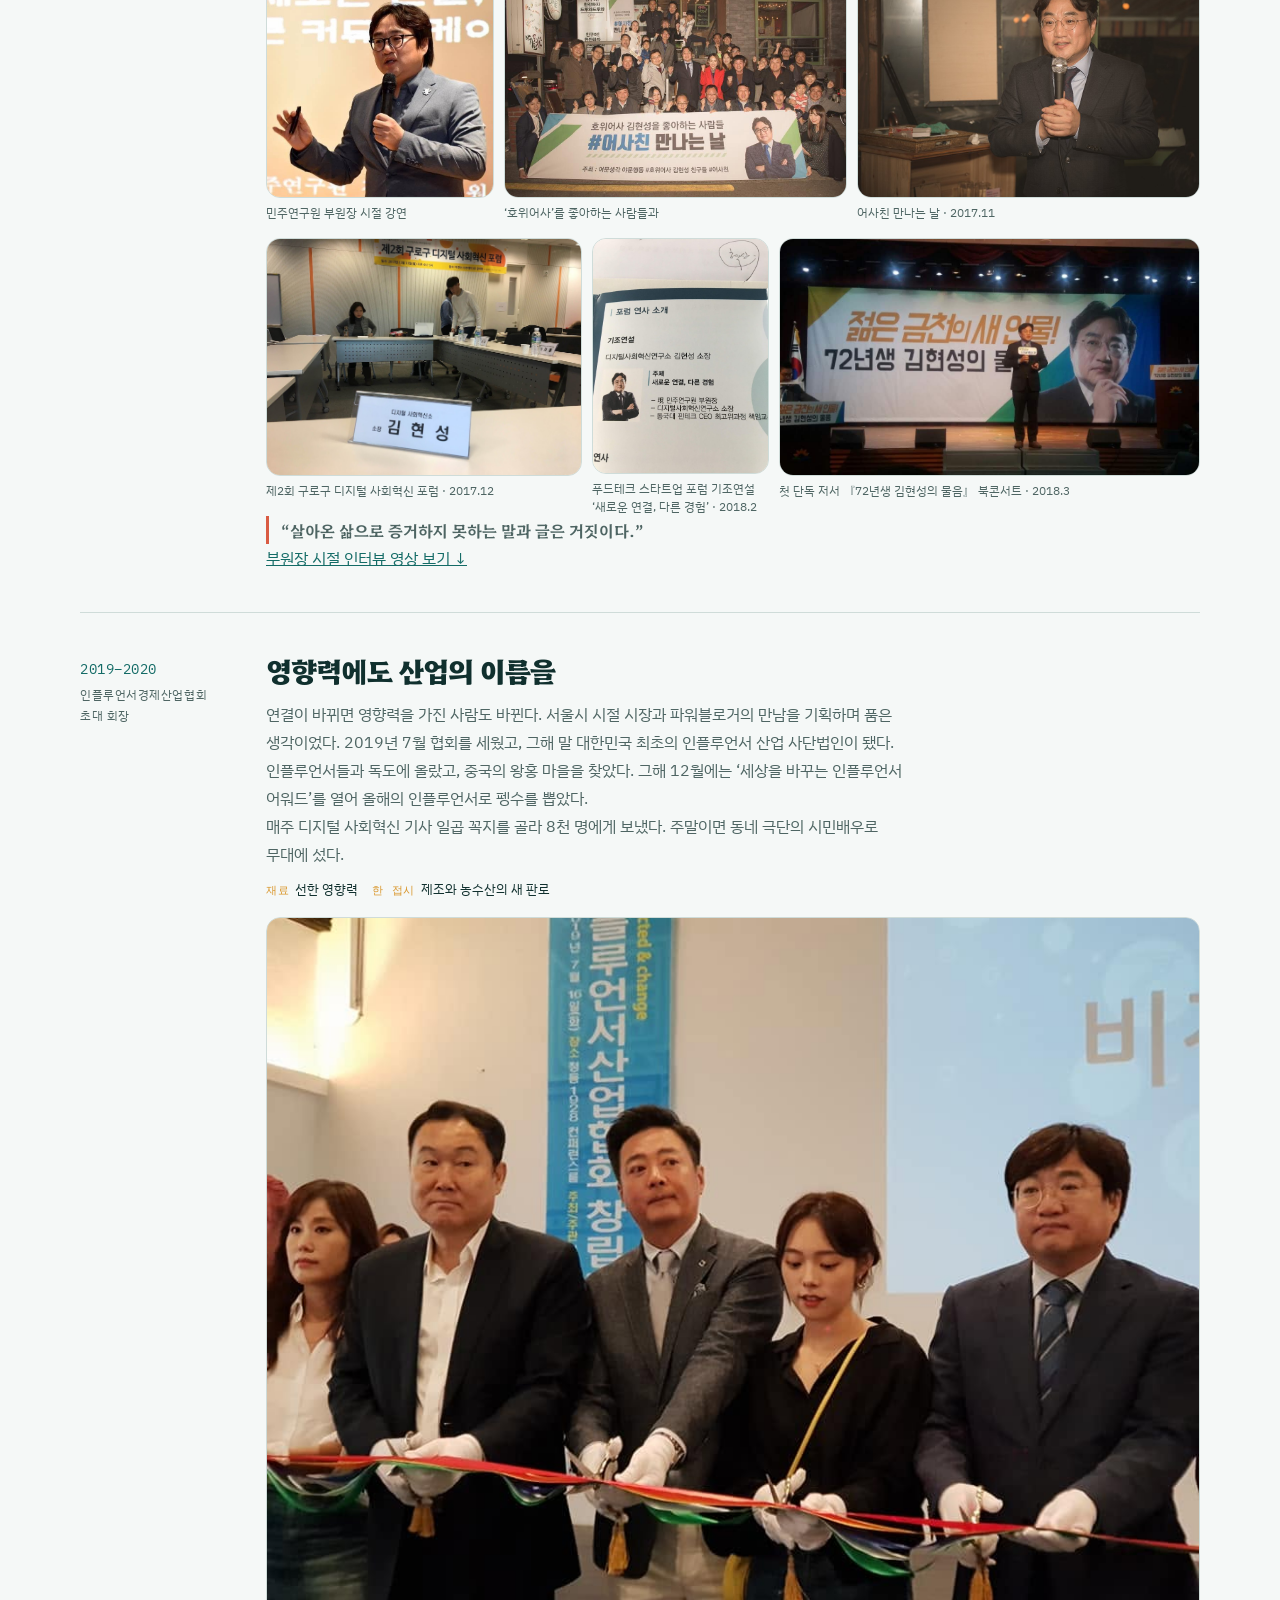
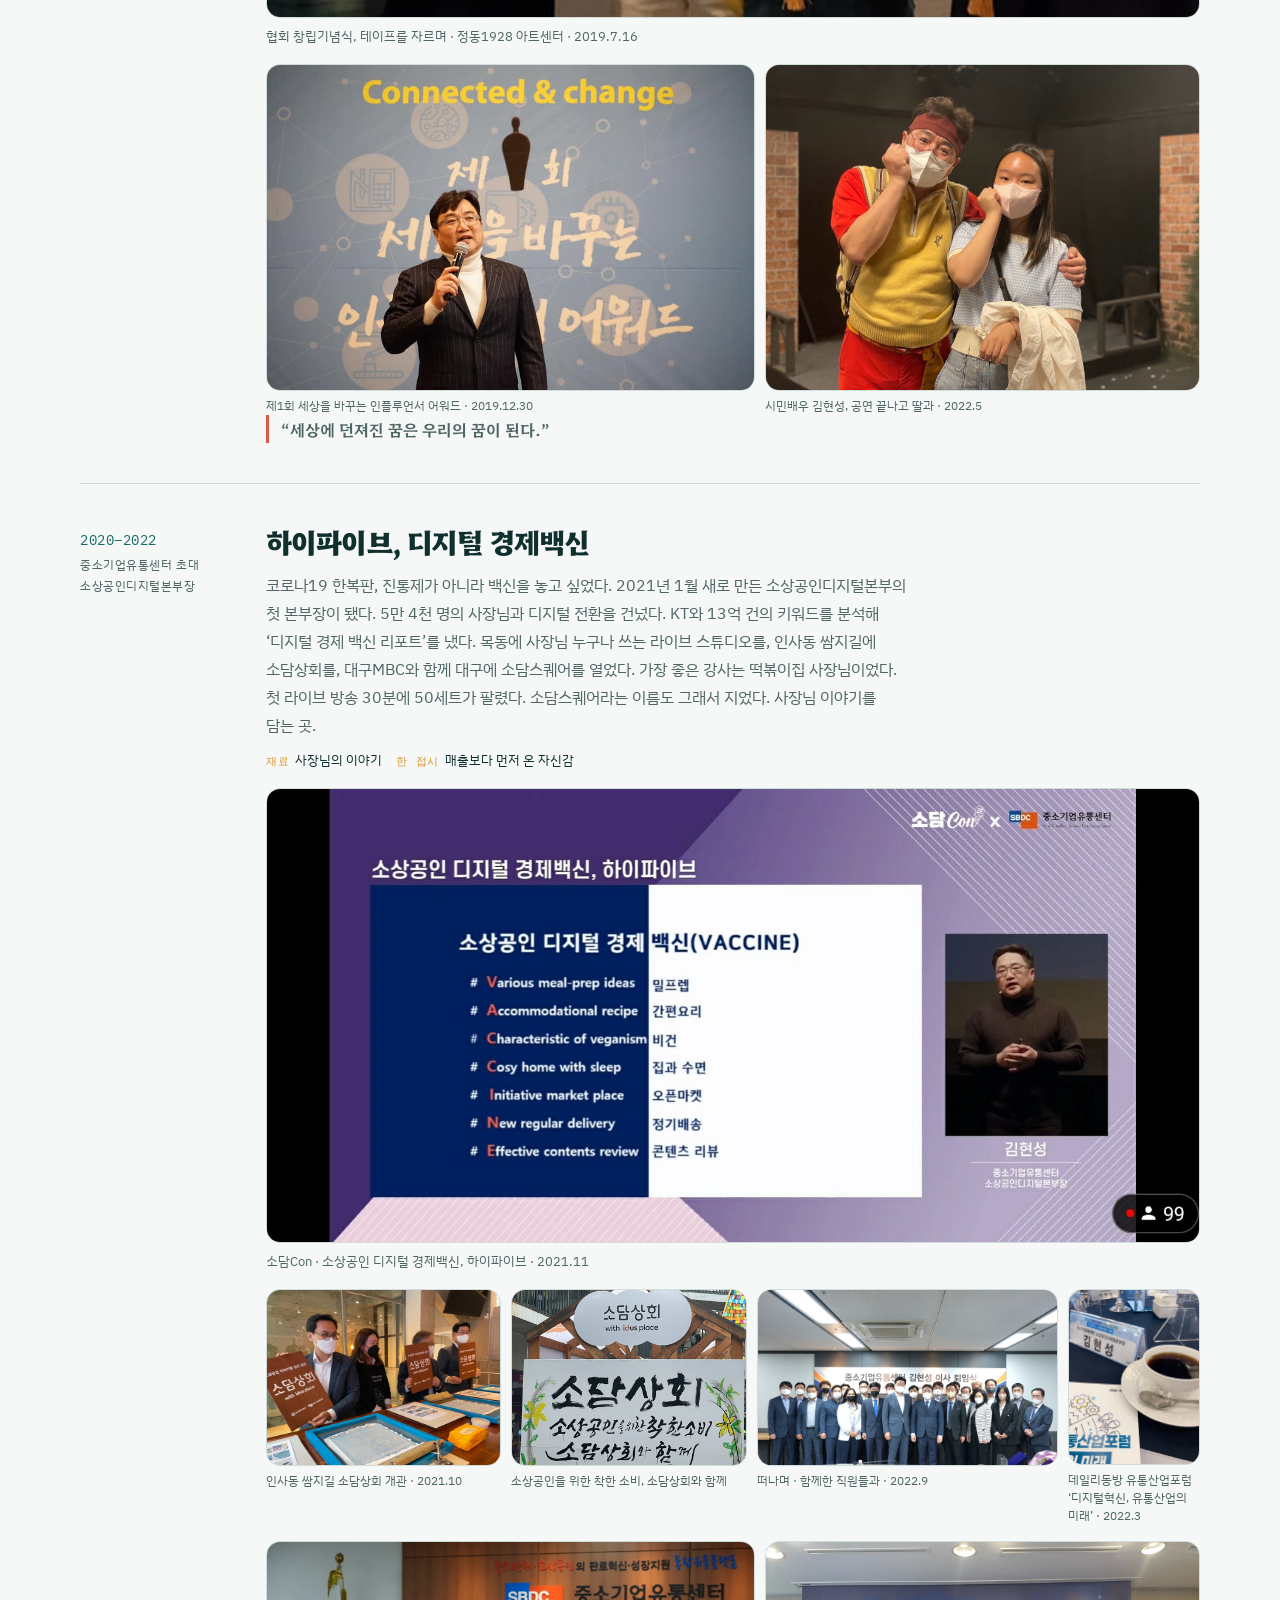
==== commit f5a07b7d: "리디자인: 어두운 첫 화면·현장 사진 넘김·큰 섹션 머리 (MotionSites 스킬)" ====
--- a/index.html
+++ b/index.html
@@ -19,6 +19,7 @@
 <link rel="preconnect" href="https://fonts.gstatic.com" crossorigin>
 <link rel="stylesheet" href="https://fonts.googleapis.com/css2?family=Hahmlet:wght@400;600;800&family=IBM+Plex+Sans+KR:wght@400;500;600&family=IBM+Plex+Mono:wght@500&display=swap">
 <link rel="stylesheet" href="style.css">
+<script>if('IntersectionObserver' in window&&!matchMedia('(prefers-reduced-motion: reduce)').matches)document.documentElement.classList.add('js-reveal')</script>
 
 </head>
 <body>
@@ -36,32 +37,50 @@
 
 <div class="wrap" id="top">
 
-<section id="landing" class="landing">
-  <div class="land-split reveal">
-    <h1 class="land-block">
-      <span class="land-line">뜻과 땀으로<span class="land-photo"><img src="img/portrait.jpg" alt="정책셰프 김현성" width="520" height="669" fetchpriority="high"></span></span>
-      <span class="land-line">때를 짓는<i class="ast">*</i></span>
-      <span class="land-line">김현성<i class="dot">.</i>입니다</span>
-    </h1>
-    <div class="land-tag">
-      <p>정책셰프 · 디지털 실학자</p>
-      <p>『소상공인을 버린 AI』 저자</p>
-      <p>중랑구 정책실장</p>
-      <p>광주경제진흥상생일자리재단 초대 대표이사 출신</p>
-    </div>
-  </div>
-  <p class="land-note reveal rd1"><i>*</i> 뜻(志)으로 방향을 잡고, 땀(汗)으로 증거하고, 때(時)를 짓는다. 27년 동안 정책과 골목 사이를 오간 사람의 레시피입니다.</p>
-
-  <div class="land-bottom reveal rd1">
-    <div class="land-actions">
-      <a class="btn-dark" href="#contact">강연·자문 문의</a>
-      <a class="btn-text" href="#tteut">『소상공인을 버린 AI』 →</a>
-      <span class="socials"><a class="social-yt" href="https://www.youtube.com/channel/UCfKIIumgLjOJI00AJpmEHHw" target="_blank" rel="noopener" aria-label="유튜브 호위어사들"><svg width="26" height="26" viewBox="0 0 24 24" aria-hidden="true"><path fill="currentColor" d="M23.5 6.2a3 3 0 0 0-2.1-2.1C19.5 3.5 12 3.5 12 3.5s-7.5 0-9.4.6A3 3 0 0 0 .5 6.2C0 8.1 0 12 0 12s0 3.9.5 5.8a3 3 0 0 0 2.1 2.1c1.9.6 9.4.6 9.4.6s7.5 0 9.4-.6a3 3 0 0 0 2.1-2.1c.5-1.9.5-5.8.5-5.8s0-3.9-.5-5.8zM9.5 15.6V8.4l6.3 3.6-6.3 3.6z"/></svg><span>호위어사들</span></a>
+<section id="landing" class="hero2" aria-label="정책셰프 김현성">
+  <div class="hero2-in">
+    <div class="hero2-copy">
+      <p class="hero2-eyebrow"><span class="dotmark" aria-hidden="true"></span>정책셰프 · 디지털 실학자</p>
+      <h1 class="hero2-h1">
+        <span class="ln"><span>뜻과 땀으로</span></span>
+        <span class="ln"><span>때를 짓는<i class="ast">*</i></span></span>
+        <span class="ln"><span>김현성<i class="dot">.</i></span></span>
+      </h1>
+      <p class="hero2-sub"><i>*</i> 뜻(志)으로 방향을 잡고, 땀(汗)으로 증거하고, 때(時)를 짓는다. 27년 동안 정책과 골목 사이를 오간 사람의 레시피입니다.</p>
+      <ul class="hero2-tags">
+        <li>『소상공인을 버린 AI』 저자</li>
+        <li>중랑구 정책실장</li>
+        <li>광주경제진흥상생일자리재단 초대 대표이사</li>
+      </ul>
+      <div class="hero2-actions">
+        <a class="pill pill-solid" href="#contact">강연·자문 문의 <span class="pill-arrow" aria-hidden="true">→</span></a>
+        <a class="pill pill-ghost" href="#tteut">『소상공인을 버린 AI』</a>
+        <span class="socials"><a class="social-yt" href="https://www.youtube.com/channel/UCfKIIumgLjOJI00AJpmEHHw" target="_blank" rel="noopener" aria-label="유튜브 호위어사들"><svg width="26" height="26" viewBox="0 0 24 24" aria-hidden="true"><path fill="currentColor" d="M23.5 6.2a3 3 0 0 0-2.1-2.1C19.5 3.5 12 3.5 12 3.5s-7.5 0-9.4.6A3 3 0 0 0 .5 6.2C0 8.1 0 12 0 12s0 3.9.5 5.8a3 3 0 0 0 2.1 2.1c1.9.6 9.4.6 9.4.6s7.5 0 9.4-.6a3 3 0 0 0 2.1-2.1c.5-1.9.5-5.8.5-5.8s0-3.9-.5-5.8zM9.5 15.6V8.4l6.3 3.6-6.3 3.6z"/></svg><span>호위어사들</span></a>
       <a class="social-fb" href="https://www.facebook.com/hyunsung.kim.501598" target="_blank" rel="noopener" aria-label="페이스북 김현성"><svg width="24" height="24" viewBox="0 0 24 24" aria-hidden="true"><path fill="currentColor" d="M24 12.07C24 5.41 18.63 0 12 0S0 5.4 0 12.07C0 18.1 4.39 23.1 10.13 24v-8.44H7.08v-3.49h3.04V9.41c0-3.02 1.8-4.7 4.54-4.7 1.31 0 2.68.24 2.68.24v2.97h-1.5c-1.5 0-1.96.93-1.96 1.89v2.26h3.32l-.53 3.5h-2.8V24C19.62 23.1 24 18.1 24 12.07"/></svg><span>페이스북</span></a></span>
-    </div>
-    <a class="scroll-cta" href="#talks"><span>Scroll down</span><span class="scroll-circle" aria-hidden="true">↓</span></a>
-  </div>
-
+      </div>
+    </div>
+    <figure class="hero2-media" aria-label="현장 사진">
+      <div class="slides">
+        <img class="on" src="img/fb-speech-mic.jpg" alt="마이크를 들고 강연하는 김현성" width="600" height="599" fetchpriority="high" data-cap="강연 현장" data-y="2026" style="--op:50% 30%">
+        <img src="img/postit-wall-2011.jpg" alt="‘박원순에게 바란다’ 포스트잇으로 가득 찬 서울시장실 벽" width="1600" height="1065" loading="lazy" data-cap="시장실 벽까지 따라온 포스트잇" data-y="2011" style="--op:60% 50%">
+        <img src="img/seoul-field-bw-2015.jpg" alt="박원순 시장과 함께 현장으로 향하는 김현성" width="1280" height="853" loading="lazy" data-cap="시장과 함께 현장으로 · 서울" data-y="2015" style="--op:58% 40%">
+        <img src="img/eosachin-mic-2017.jpg" alt="어사친 만나는 날, 마이크를 들고 이야기하는 김현성" width="1000" height="667" loading="lazy" data-cap="어사친 만나는 날" data-y="2017" style="--op:52% 30%">
+        <img src="img/sodam-sanghoe-2021.jpg" alt="인사동 쌈지길 소담상회 개관 날" width="1280" height="960" loading="lazy" data-cap="인사동 소담상회 개관" data-y="2021" style="--op:45% 40%">
+        <img src="img/gj/gj-126.jpg" alt="광주푸드클럽 부스에서 요리하는 김현성" width="1200" height="800" loading="lazy" data-cap="광주푸드클럽 · 광주" data-y="2024" style="--op:22% 40%">
+      </div>
+      <figcaption class="hero2-cap"><span class="y">2026</span><span class="t">강연 현장</span></figcaption>
+      <div class="ticks" aria-hidden="true"><i class="on"></i><i></i><i></i><i></i><i></i><i></i></div>
+    </figure>
+  </div>
+  <dl class="hero2-stats">
+    <div><dt>27<small>년</small></dt><dd>정책과 골목 현장</dd></div>
+    <div><dt>30<small>억 건</small></dt><dd>올빼미버스를 만든 통화 데이터</dd></div>
+    <div><dt>5만 4천<small>명</small></dt><dd>함께 디지털 전환을 건넌 사장님</dd></div>
+    <div><dt>1,547<small>명</small></dt><dd>배민 독립선언에 이름을 올린 사장님</dd></div>
+  </dl>
+</section>
+
+<section class="landing-after">
   <div class="marquee reveal rd2" aria-label="함께 일한 곳">
     <div class="marquee-label">함께 일한 곳</div>
     <div class="marquee-win">
@@ -72,13 +91,6 @@
     </div>
   </div>
 </section>
-
-<dl class="numbers reveal">
-  <div><dt>27년</dt><dd>정책과 골목 현장</dd></div>
-  <div><dt>30억 건</dt><dd>올빼미버스를 만든 통화 데이터</dd></div>
-  <div><dt>5만 4천 명</dt><dd>함께 디지털 전환을 건넌 사장님</dd></div>
-  <div><dt>1,547명</dt><dd>배민 독립선언에 이름을 올린 사장님</dd></div>
-</dl>
 
 <section class="intro-film reveal" aria-label="소개 영상">
   <figure class="video">
--- a/style.css
+++ b/style.css
@@ -476,3 +476,243 @@
 .bookcard .sub{margin:0 0 10px;font-size:14px;color:var(--coral)}
 .bookcard p{margin:0 0 8px;font-size:14.5px;line-height:1.7}
 @media (max-width:560px){.bookcard{grid-template-columns:110px 1fr;gap:14px;padding:14px}}
+
+/* 영상 · 시기별로 더 보기 */
+.vsub{display:flex;align-items:baseline;justify-content:space-between;gap:8px 16px;flex-wrap:wrap;margin:44px 0 18px;padding-top:24px;border-top:1px solid var(--rule)}
+.vsub h3{font-family:var(--display);font-weight:800;font-size:clamp(20px,2.6vw,24px);letter-spacing:-.02em;margin:0}
+.vsub p{margin:0;font-size:13px;color:var(--ink-soft)}
+.vgrid{display:grid;grid-template-columns:repeat(auto-fill,minmax(240px,1fr));gap:26px 18px;margin-bottom:22px}
+.vcard{display:flex;flex-direction:column;gap:10px;min-width:0;scroll-margin-top:90px}
+.vthumb{position:relative;display:block;aspect-ratio:16/9;border-radius:12px;overflow:hidden;background:var(--paper-2)}
+.vthumb img{position:absolute;inset:0;width:100%;height:100%;object-fit:cover;transition:transform .35s}
+a.vthumb:hover img,a.vthumb:focus-visible img{transform:scale(1.04)}
+.vthumb iframe{position:absolute;inset:0;width:100%;height:100%;border:0}
+.vplay{position:absolute;left:50%;top:50%;width:54px;height:54px;margin:-27px 0 0 -27px;border-radius:50%;background:rgba(16,48,46,.78);transition:background .2s}
+.vplay::after{content:"";position:absolute;left:21px;top:16px;border-left:16px solid #fff;border-top:11px solid transparent;border-bottom:11px solid transparent}
+a.vthumb:hover .vplay,a.vthumb:focus-visible .vplay{background:var(--coral)}
+.vdur{position:absolute;right:8px;bottom:8px;background:rgba(0,0,0,.72);color:#fff;font-family:var(--mono);font-size:11px;line-height:1;padding:4px 6px;border-radius:4px}
+.vmeta{display:grid;gap:3px}
+.vk{font-family:var(--mono);font-size:11px;color:var(--teal)}
+.vmeta strong{font-size:16px;font-weight:700;line-height:1.4;color:var(--ink)}
+.vd{font-size:13px;line-height:1.55;color:var(--ink-soft)}
+.vmore{margin:0 0 36px;font-size:13px;color:var(--ink-soft)}
+.vmore a{color:var(--teal);text-underline-offset:3px}
+.now + .wall-note{margin-top:28px}
+
+/* ==========================================================
+   2026.11 리디자인 — '보는 프로필'
+   MotionSites Web Builder 원칙: 첫 화면 한 가지 생각, 사진이 디자인을 끈다,
+   큰 글자·좁은 자간, 색은 배경·글자·회색·포인트 하나(코랄), 움직임은 절제.
+   ========================================================== */
+:root{
+  --night:#0B1413; --night-2:#13201E; --cream:#EEE8DA;
+  --cream-80:rgba(238,232,218,.8); --cream-60:rgba(238,232,218,.6); --cream-40:rgba(238,232,218,.4); --cream-12:rgba(238,232,218,.12);
+  --ease-out:cubic-bezier(.22,1,.36,1);
+  --gutter:20px;
+}
+html{overflow-x:clip}
+::selection{background:rgba(217,91,67,.28)}
+body{-webkit-font-smoothing:antialiased;-moz-osx-font-smoothing:grayscale}
+.wrap{max-width:1120px}
+.scene p,.origin p,.wall-note,.book-body p{max-width:64ch}
+
+/* 상단 메뉴: 어디서나 같은 어두운 띠 */
+.topnav{background:color-mix(in srgb,var(--night) 86%,transparent);backdrop-filter:blur(14px) saturate(1.2);-webkit-backdrop-filter:blur(14px) saturate(1.2);border-bottom:1px solid var(--cream-12)}
+.navin{max-width:1120px;margin-inline:auto;padding-block:14px}
+.brand{color:var(--cream);letter-spacing:-.02em}
+.brand i{color:var(--coral)}
+.links{gap:20px}
+.links a{color:var(--cream-60);font-size:13.5px;transition:color .2s}
+.links a:hover{color:var(--cream)}
+.nav-cta{background:var(--cream);color:var(--night)!important;border:0!important;border-radius:999px;padding:8px 18px!important;font-size:13.5px;font-weight:600;text-decoration:none;transition:background .2s,transform .2s}
+.nav-cta:hover{background:var(--coral);color:#fff!important}
+.nav-cta:active{transform:scale(.97)}
+.burger span,.burger span::before,.burger span::after{background:var(--cream)!important}
+.mmenu{border-top-color:var(--cream-12)}
+.mmenu a{color:var(--cream);border-bottom-color:var(--cream-12)}
+.mmenu a:hover,.mmenu .cta{color:var(--coral)}
+
+/* ── 첫 화면 ── */
+.hero2{position:relative;margin-inline:calc(50% - 50vw);background:var(--night);color:var(--cream);padding:clamp(40px,6vw,72px) var(--gutter) 0;isolation:isolate;overflow:hidden}
+.hero2::after{content:"";position:absolute;inset:0;z-index:5;pointer-events:none;opacity:.07;mix-blend-mode:overlay;
+  background-image:url("data:image/svg+xml,%3Csvg xmlns='http://www.w3.org/2000/svg' width='160' height='160'%3E%3Cfilter id='n'%3E%3CfeTurbulence type='fractalNoise' baseFrequency='.85' numOctaves='3' stitchTiles='stitch'/%3E%3C/filter%3E%3Crect width='100%25' height='100%25' filter='url(%23n)'/%3E%3C/svg%3E")}
+.hero2::before{content:"";position:absolute;inset:0;z-index:-1;background:radial-gradient(ellipse 70% 60% at 78% 20%,rgba(217,91,67,.10),transparent 70%)}
+.hero2-in{max-width:1120px;margin-inline:auto;display:grid;grid-template-columns:minmax(0,1.12fr) minmax(0,.88fr);gap:clamp(28px,5vw,72px);align-items:end}
+.hero2-copy{padding-bottom:clamp(8px,2vw,24px)}
+.hero2-eyebrow{display:flex;align-items:center;gap:10px;margin:0 0 clamp(20px,3vw,36px);font-family:var(--mono);font-size:12px;letter-spacing:.18em;color:var(--cream-60)}
+.dotmark{width:7px;height:7px;border-radius:50%;background:var(--coral);box-shadow:0 0 0 4px rgba(217,91,67,.18)}
+.hero2-h1{margin:0;font-family:var(--display);font-weight:800;font-size:clamp(46px,7.6vw,112px);line-height:.98;letter-spacing:-.045em;color:var(--cream)}
+.hero2-h1 .ln{display:block;overflow:hidden;padding-bottom:.06em;margin-bottom:-.06em}
+.hero2-h1 .ln>span{display:inline-block;white-space:nowrap}
+.hero2-h1 .ln:nth-child(2)>span{color:var(--cream-60)}
+.hero2-h1 .ast{font-style:normal;color:var(--coral);font-size:.5em;vertical-align:.85em;margin-left:.04em}
+.hero2-h1 .dot{font-style:normal;color:var(--coral)}
+.hero2-sub{margin:clamp(22px,3vw,34px) 0 0;max-width:30rem;font-size:15.5px;line-height:1.7;color:var(--cream-60)}
+.hero2-sub i{font-style:normal;color:var(--coral);font-weight:700;margin-right:4px}
+.hero2-tags{list-style:none;margin:20px 0 0;padding:0;display:flex;flex-wrap:wrap;gap:8px}
+.hero2-tags li{font-size:12.5px;line-height:1;padding:9px 14px;border-radius:999px;border:1px solid var(--cream-12);background:rgba(238,232,218,.04);color:var(--cream-80)}
+.hero2-actions{display:flex;align-items:center;flex-wrap:wrap;gap:12px 14px;margin-top:clamp(26px,3.4vw,40px)}
+.pill{display:inline-flex;align-items:center;gap:10px;min-height:46px;padding:0 22px;border-radius:999px;font-size:14.5px;font-weight:600;text-decoration:none;transition:background .25s,color .25s,border-color .25s,transform .2s}
+.pill:active{transform:scale(.97)}
+.pill-solid{background:var(--cream);color:var(--night);padding-right:6px}
+.pill-arrow{display:grid;place-items:center;width:34px;height:34px;border-radius:50%;background:var(--night);color:var(--cream);font-size:15px;transition:transform .3s var(--ease-out)}
+.pill-solid:hover{background:var(--coral);color:#fff}
+.pill-solid:hover .pill-arrow{transform:translateX(2px)}
+.pill-ghost{border:1px solid var(--cream-40);color:var(--cream)}
+.pill-ghost:hover{border-color:var(--cream);background:rgba(238,232,218,.06)}
+.hero2 .socials{display:inline-flex;gap:14px;margin-left:6px}
+.hero2 .socials a{color:var(--cream-60);display:inline-flex;align-items:center;gap:7px;font-size:13px;text-decoration:none}
+.hero2 .socials a:hover{color:var(--cream)}
+.hero2 .socials svg{width:20px;height:20px}
+
+.hero2-media{position:relative;margin:0;aspect-ratio:4/5;border-radius:28px;overflow:hidden;background:var(--night-2);box-shadow:0 30px 80px rgba(0,0,0,.45)}
+.slides img{position:absolute;inset:0;width:100%;height:100%;object-fit:cover;object-position:var(--op,50% 40%);opacity:0;transform:scale(1.06);transition:opacity 1.1s var(--ease-out),transform 6.5s linear}
+.slides img.on{opacity:1;transform:scale(1)}
+.hero2-media::after{content:"";position:absolute;inset:auto 0 0;height:42%;background:linear-gradient(to top,rgba(11,20,19,.82),transparent);pointer-events:none}
+.hero2-cap{position:absolute;left:20px;right:20px;bottom:20px;z-index:2;display:flex;align-items:baseline;gap:12px;color:var(--cream);font-size:14px;text-shadow:0 2px 14px rgba(0,0,0,.4)}
+.hero2-cap .y{font-family:var(--mono);font-size:12px;letter-spacing:.14em;color:var(--coral)}
+.hero2-cap .t{transition:opacity .4s}
+.ticks{position:absolute;top:18px;left:20px;right:20px;z-index:2;display:flex;gap:6px}
+.ticks i{flex:1;height:2px;border-radius:2px;background:rgba(238,232,218,.25);overflow:hidden;position:relative}
+.ticks i.on::after{content:"";position:absolute;inset:0;background:var(--cream);transform-origin:left;animation:tick 5s linear forwards}
+.ticks i.done{background:var(--cream-80)}
+@keyframes tick{from{transform:scaleX(0)}to{transform:scaleX(1)}}
+
+.hero2-stats{max-width:1120px;margin:clamp(40px,6vw,72px) auto 0;display:grid;grid-template-columns:repeat(4,1fr);border-top:1px solid var(--cream-12)}
+.hero2-stats div{padding:24px 20px 30px 0}
+.hero2-stats div+div{padding-left:22px;border-left:1px solid var(--cream-12)}
+.hero2-stats dt{font-family:var(--display);font-weight:600;font-size:clamp(30px,3.6vw,46px);line-height:1;letter-spacing:-.03em;color:var(--cream);font-variant-numeric:tabular-nums;white-space:nowrap}
+.hero2-stats dt small{font-family:var(--body);font-size:.36em;font-weight:500;letter-spacing:0;margin-left:3px;color:var(--cream-60)}
+.hero2-stats div:last-child dt{color:var(--coral)}
+.hero2-stats dd{margin:10px 0 0;font-size:13px;line-height:1.5;color:var(--cream-60)}
+
+/* 첫 화면 등장 순서 */
+@media (prefers-reduced-motion:no-preference){
+  .js-reveal .hero2-eyebrow,.js-reveal .hero2-sub,.js-reveal .hero2-tags,.js-reveal .hero2-actions,.js-reveal .hero2-stats{animation:rise .9s var(--ease-out) both}
+  .js-reveal .hero2-h1 .ln>span{animation:lineup 1s var(--ease-out) both}
+  .js-reveal .hero2-h1 .ln:nth-child(1)>span{animation-delay:.12s}
+  .js-reveal .hero2-h1 .ln:nth-child(2)>span{animation-delay:.24s}
+  .js-reveal .hero2-h1 .ln:nth-child(3)>span{animation-delay:.36s}
+  .js-reveal .hero2-sub{animation-delay:.55s}
+  .js-reveal .hero2-tags{animation-delay:.65s}
+  .js-reveal .hero2-actions{animation-delay:.75s}
+  .js-reveal .hero2-media{animation:settle 1.4s var(--ease-out) .2s both}
+  .js-reveal .hero2-stats{animation-delay:.9s}
+}
+@keyframes rise{from{opacity:0;transform:translateY(22px)}to{opacity:1;transform:none}}
+@keyframes lineup{from{transform:translateY(105%)}to{transform:none}}
+@keyframes settle{from{opacity:0;transform:scale(.96)}to{opacity:1;transform:none}}
+@media (prefers-reduced-motion:reduce){.slides img{transition:none}.ticks{display:none}}
+
+/* 첫 화면 바로 아래 */
+.landing-after .marquee{margin-top:0;border-top:0;padding-block:26px;border-bottom:1px solid var(--rule)}
+
+/* ── 섹션 머리: 크게, 번호를 달고 ── */
+main,.wrap{counter-reset:sec}
+.s-head{padding:clamp(80px,10vw,128px) 0 28px;border-bottom:1px solid var(--rule);margin-bottom:36px;align-items:flex-end}
+.s-head,.part-head{counter-increment:sec}
+.s-head h2{font-size:clamp(44px,7.4vw,96px);line-height:.95;letter-spacing:-.05em}
+.s-head h2::before,.part-head .label::before{content:counter(sec,decimal-leading-zero) " —";display:block;font-family:var(--mono);font-weight:500;font-size:12px;letter-spacing:.16em;color:var(--coral);margin-bottom:18px}
+.part-head .label::before{display:inline;margin:0 10px 0 0}
+.s-arrow{display:none}
+.s-meta{font-size:15px;max-width:30ch;text-align:right;line-height:1.6}
+section.part{padding-block:clamp(80px,10vw,128px) 8px}
+.part-head{gap:10px 28px;margin-bottom:44px;padding-bottom:28px;border-bottom:1px solid var(--rule)}
+.glyph{font-size:clamp(84px,11vw,148px);line-height:.82;letter-spacing:-.04em}
+.part-head .label{font-size:12px;letter-spacing:.16em}
+.part-head h2{font-size:clamp(28px,4.4vw,54px);line-height:1.12;letter-spacing:-.035em}
+
+/* ── 사진: 한 가지 모서리, 부드러운 확대 ── */
+.band figure,.wall figure,.row figure,.gallery figure,.clip,.wide,.lead,.eras img,.poster,.people figure{border-radius:14px;overflow:hidden}
+.wall figure,.row figure,.people figure{overflow:visible}
+.wall img,.row img,.people img,.clip img,.wide img,.lead img,.gallery img{border-radius:14px}
+.band{grid-template-rows:240px 240px;gap:10px}
+.band img,.gallery img{transition:transform .7s var(--ease-out)}
+.band figure:hover img,.gallery figure:hover img{transform:scale(1.04)}
+.eras{gap:12px}
+.eras img{border:0;transition:transform .5s var(--ease-out),filter .5s}
+.eras a:hover img{transform:translateY(-4px)}
+.eras .y{color:var(--coral);letter-spacing:.14em}
+figcaption{font-size:12.5px}
+
+/* 장면: 연도 기둥을 또렷하게 */
+.scene{grid-template-columns:150px 1fr;gap:6px 36px;padding-block:40px}
+.yr{font-size:14px;letter-spacing:.04em}
+.scene h3{font-family:var(--display);font-size:clamp(22px,2.4vw,28px);font-weight:800;letter-spacing:-.03em;line-height:1.25;margin-bottom:12px}
+.said{font-family:var(--display)}
+
+/* 카드류 */
+.p-col,.t-card{border-radius:20px}
+.t-card{transition:transform .3s var(--ease-out),box-shadow .3s}
+.t-card:hover,.t-card.on{transform:translateY(-3px);box-shadow:0 14px 34px rgba(16,48,46,.10)}
+
+/* ── 기원 장면: 어두운 한 장 ── */
+.origin{margin-inline:calc(50% - 50vw);padding:clamp(80px,10vw,136px) var(--gutter);background:var(--night);color:var(--cream);border:0;margin-top:clamp(80px,10vw,128px);display:block}
+.origin>*{max-width:1120px;margin-inline:auto}
+.origin .when{color:var(--coral);letter-spacing:.16em;margin-bottom:26px}
+.origin blockquote{font-size:clamp(28px,4.4vw,56px);line-height:1.28;letter-spacing:-.035em;font-weight:800;color:var(--cream);max-width:22ch;margin-inline:auto 0;margin-left:max(0px,calc((100% - 1120px)/2))}
+.origin blockquote em{color:var(--coral)}
+.origin p{color:var(--cream-60);margin-top:30px;font-size:16px;max-width:52ch}
+.origin .wide{margin-top:clamp(40px,6vw,64px)}
+.origin .wide img{border-radius:24px}
+.origin figcaption{color:var(--cream-60)}
+
+/* ── 문의: 어두운 마감 ── */
+.contact-card{margin-top:clamp(80px,10vw,128px);background:var(--night);color:var(--cream);border-radius:32px;padding:clamp(48px,7vw,88px) clamp(20px,5vw,64px)}
+.contact-card h2{font-size:clamp(36px,6vw,72px);letter-spacing:-.045em;line-height:1;color:var(--cream)}
+.contact-card > p{color:var(--cream-60)}
+.contact-icon{color:var(--coral)}
+.contact-card .f-field{background:rgba(238,232,218,.06);border-color:var(--cream-12);color:var(--cream)}
+.contact-card .f-field::placeholder{color:var(--cream-40)}
+.contact-card .chips legend{color:var(--cream-60)}
+.contact-card .type-chip span{border-color:var(--cream-12);color:var(--cream-80)}
+.contact-card .type-chip input:checked + span{background:var(--cream);color:var(--night);border-color:var(--cream)}
+.contact-card .btn-submit{background:var(--coral);border-color:var(--coral);color:#fff;border-radius:999px}
+.contact-card .form-alt,.contact-card .form-alt a,.contact-card .form-msg{color:var(--cream-60)}
+
+/* ── 반응형 ── */
+@media (max-width:1024px){
+  .hero2-in{grid-template-columns:1fr;align-items:start}
+  .hero2-media{aspect-ratio:16/11;max-height:62vh;width:100%}
+  .hero2-stats{grid-template-columns:repeat(2,1fr)}
+  .hero2-stats div:nth-child(3){padding-left:0;border-left:0}
+  .hero2-stats div:nth-child(n+3){border-top:1px solid var(--cream-12)}
+}
+@media (max-width:640px){
+  .hero2{padding-top:32px}
+  .hero2-h1{font-size:clamp(44px,13.6vw,68px)}
+  .hero2-media{aspect-ratio:4/5;max-height:none;border-radius:22px}
+  .hero2-actions .pill{flex:1 1 100%;justify-content:space-between}
+  .hero2-actions .pill-ghost{justify-content:center}
+  .hero2 .socials{margin-left:0}
+  .hero2-stats div{padding:20px 12px 22px 0}
+  .hero2-stats div+div{padding-left:14px}
+  .hero2-stats div:nth-child(3){padding-left:0}
+  .hero2-stats dd{font-size:12px}
+  .s-head{flex-direction:column;align-items:flex-start}
+  .s-meta{text-align:left}
+  .scene{grid-template-columns:1fr;padding-block:30px}
+  .band{grid-template-rows:220px 150px 150px}
+  .origin blockquote{margin-left:0}
+}
+/* 1차 점검 반영 */
+.hero2{padding-top:clamp(36px,4.4vw,56px)}
+.hero2-eyebrow{font-family:var(--body);font-weight:500;font-size:13px;letter-spacing:.06em;margin-bottom:clamp(18px,2.4vw,28px)}
+.hero2-h1{font-size:clamp(46px,7vw,100px)}
+.hero2-sub{margin-top:clamp(18px,2.4vw,26px)}
+.hero2-actions{margin-top:clamp(22px,2.6vw,30px)}
+.hero2 .socials .social-yt,.hero2 .socials .social-fb{color:var(--cream-60)}
+.hero2 .socials .social-yt:hover,.hero2 .socials .social-fb:hover{color:var(--cream)}
+@media (min-width:1025px){.hero2-media{max-height:calc(100vh - 290px);max-height:calc(100dvh - 290px);aspect-ratio:auto;height:600px;justify-self:end;width:100%}}
+.hero2-stats{margin-top:clamp(32px,4vw,48px)}
+.hero2-stats div{padding-block:20px 26px}
+/* 기원 장면 정렬 */
+.origin{padding-inline:max(20px,calc((100vw - 1120px)/2))}
+.origin>*{max-width:none;margin-inline:0}
+.origin .when{font-family:var(--body);font-weight:600;font-size:13px;letter-spacing:.08em}
+.origin blockquote{max-width:20ch;margin:0}
+.origin p{margin:30px 0 0}
+.part-head .label,.p-col-label,.talk-list .label{font-family:var(--body);font-weight:600;letter-spacing:.08em}
+.contact-icon{background:var(--coral);color:#fff}
+.contact-card .type-chip span{background:transparent}
+.contact-card .type-chip span:hover{border-color:var(--cream-40);color:var(--cream)}
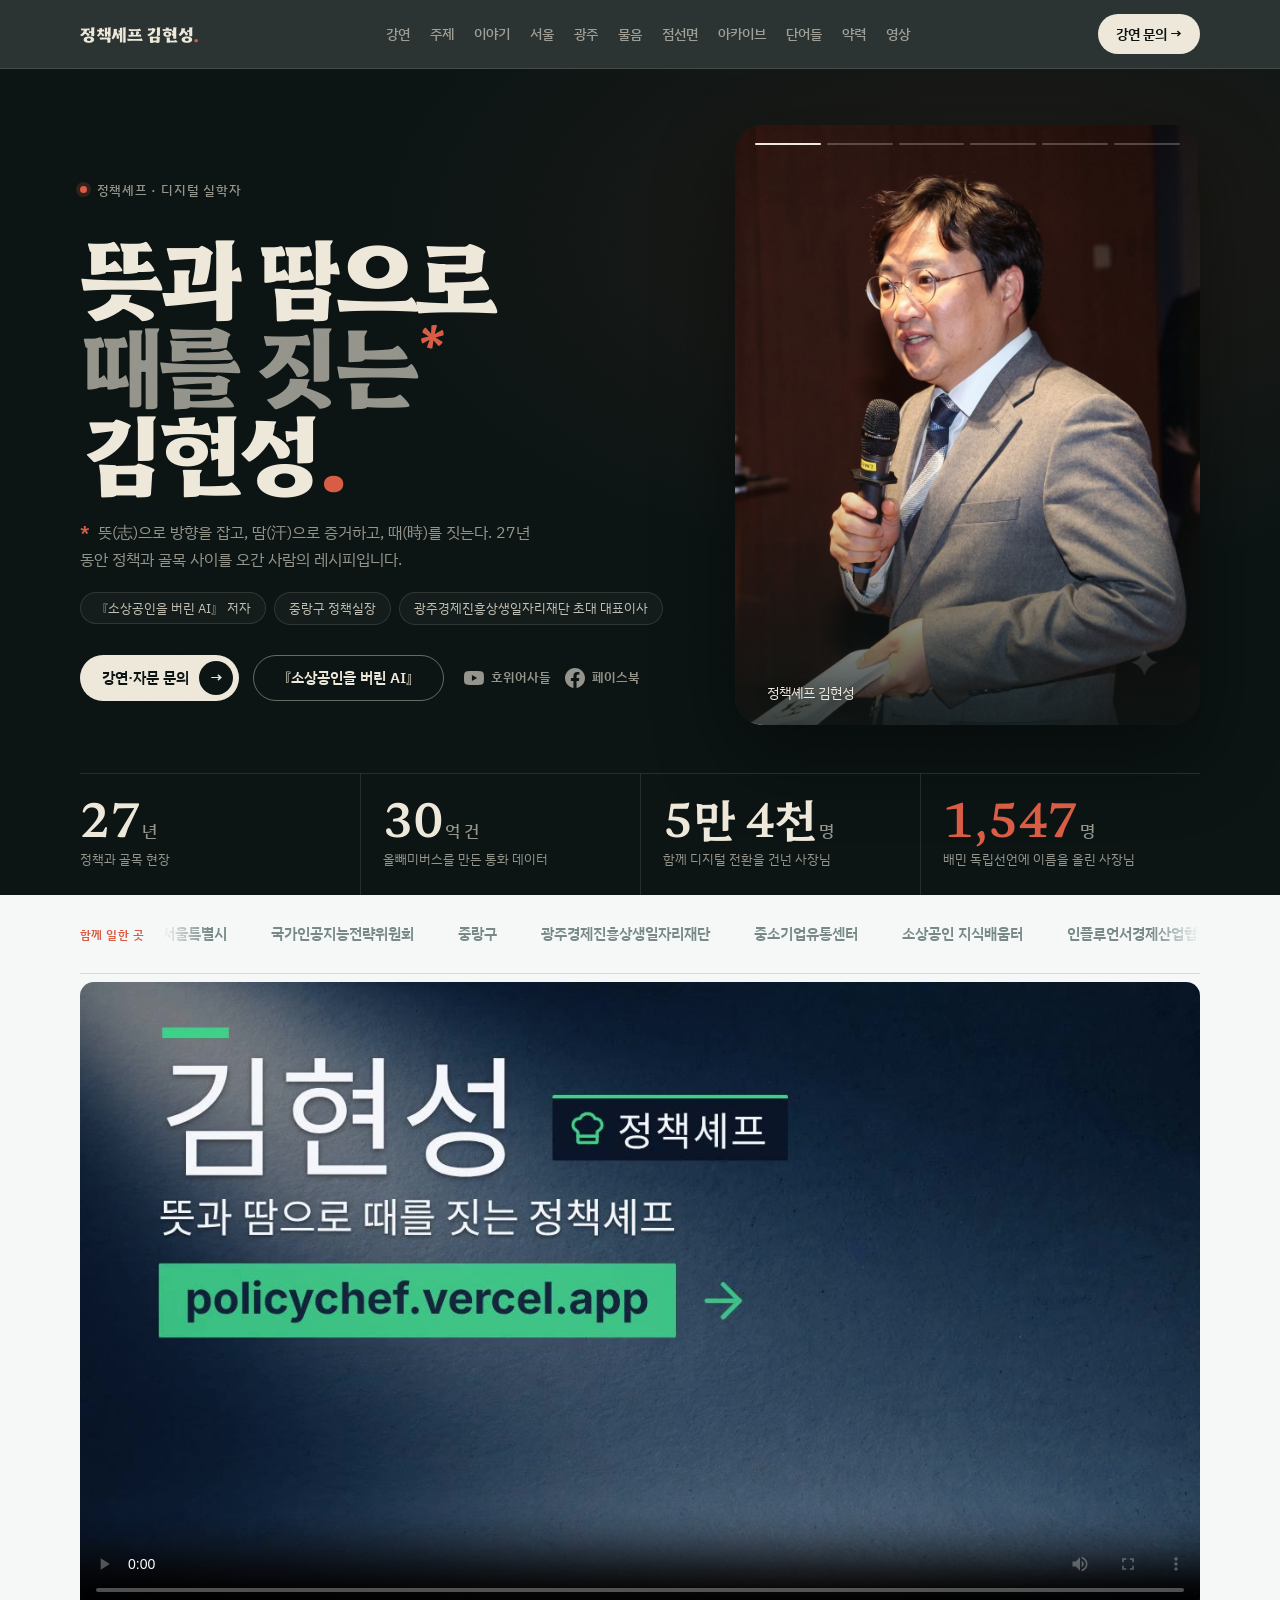
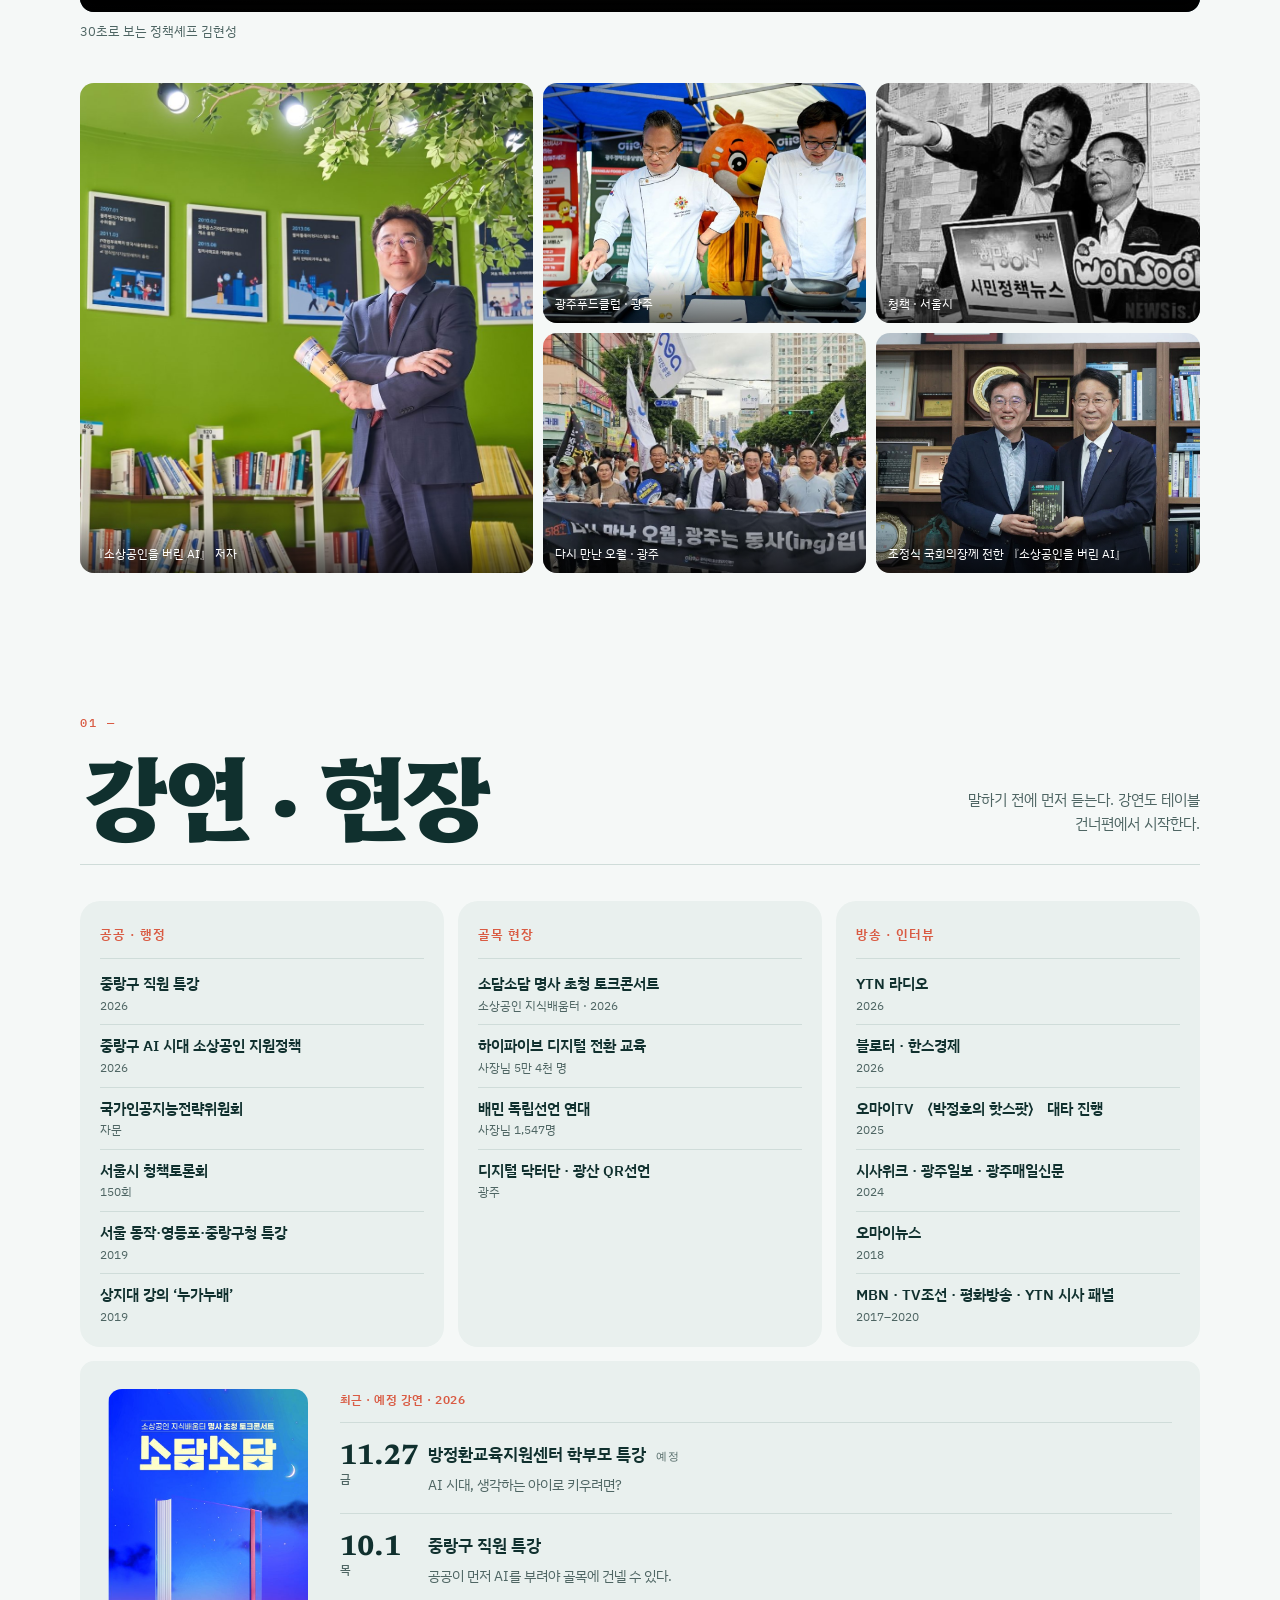
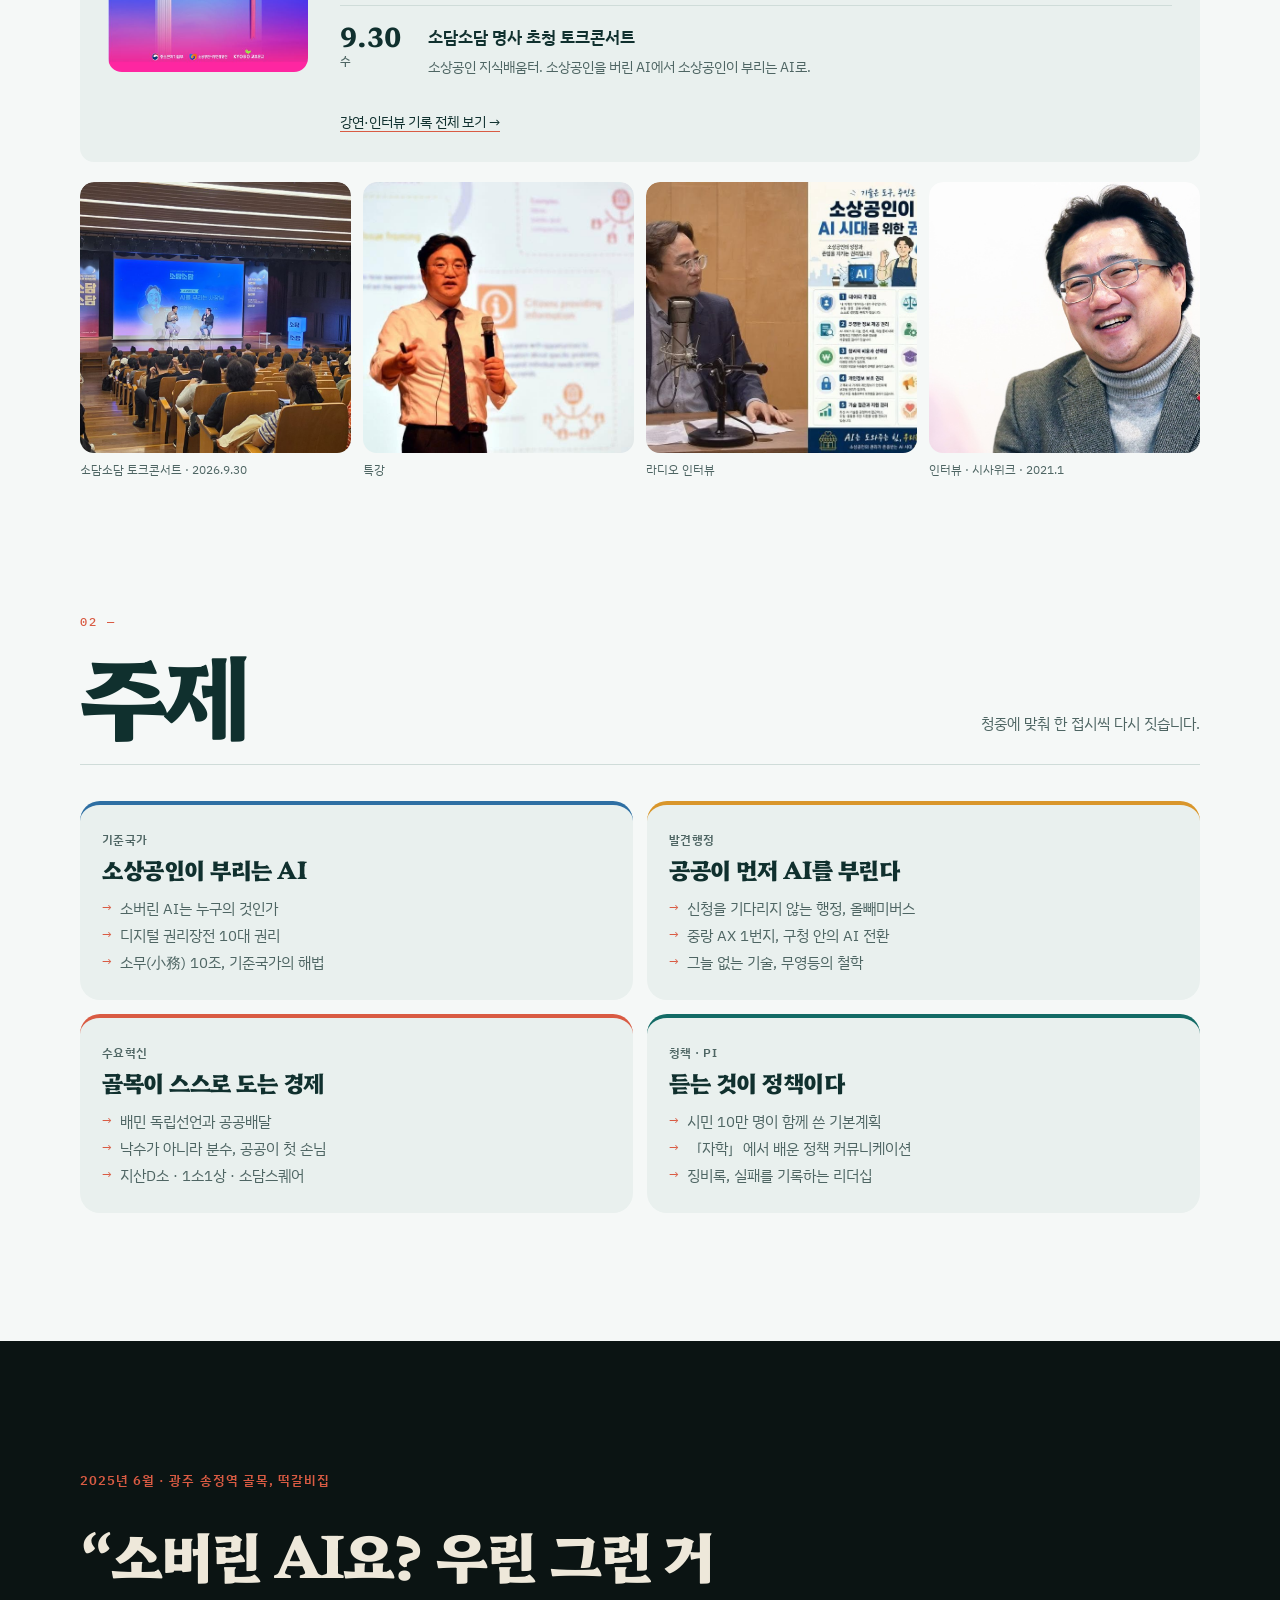
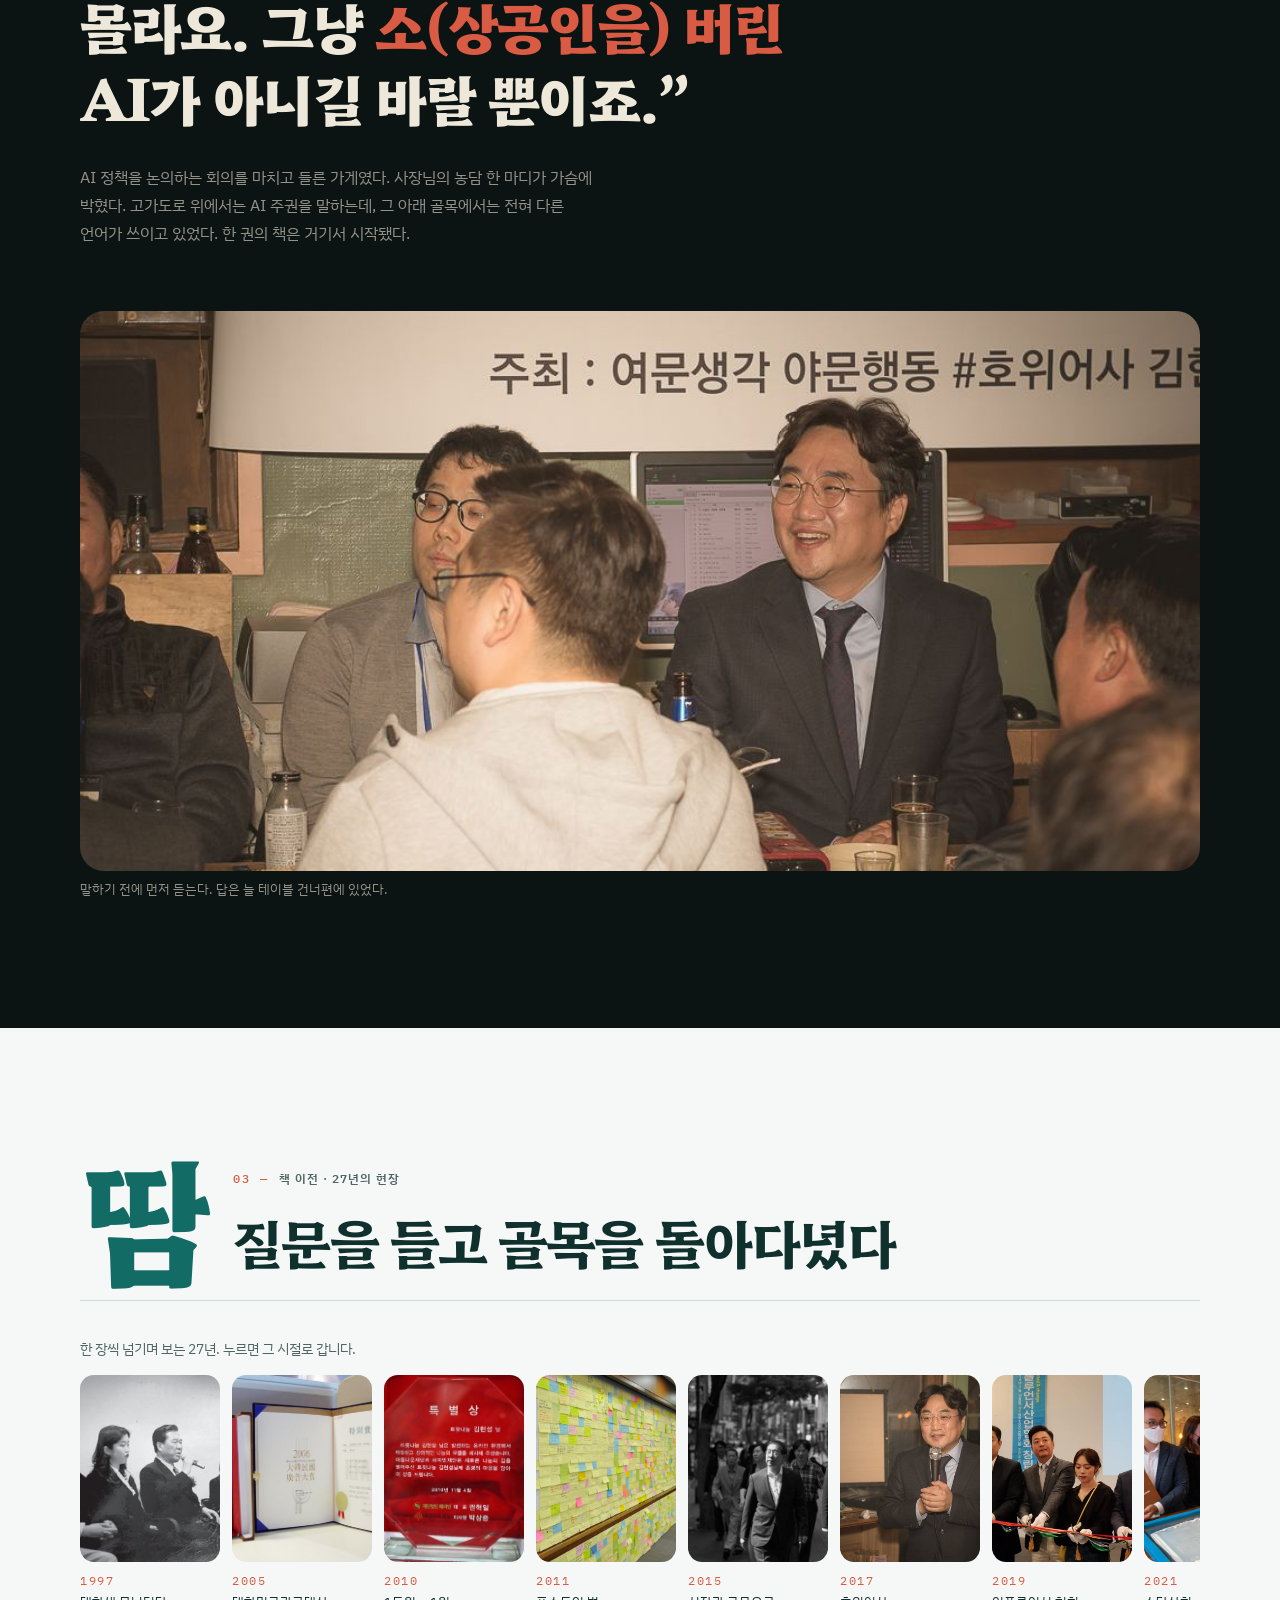
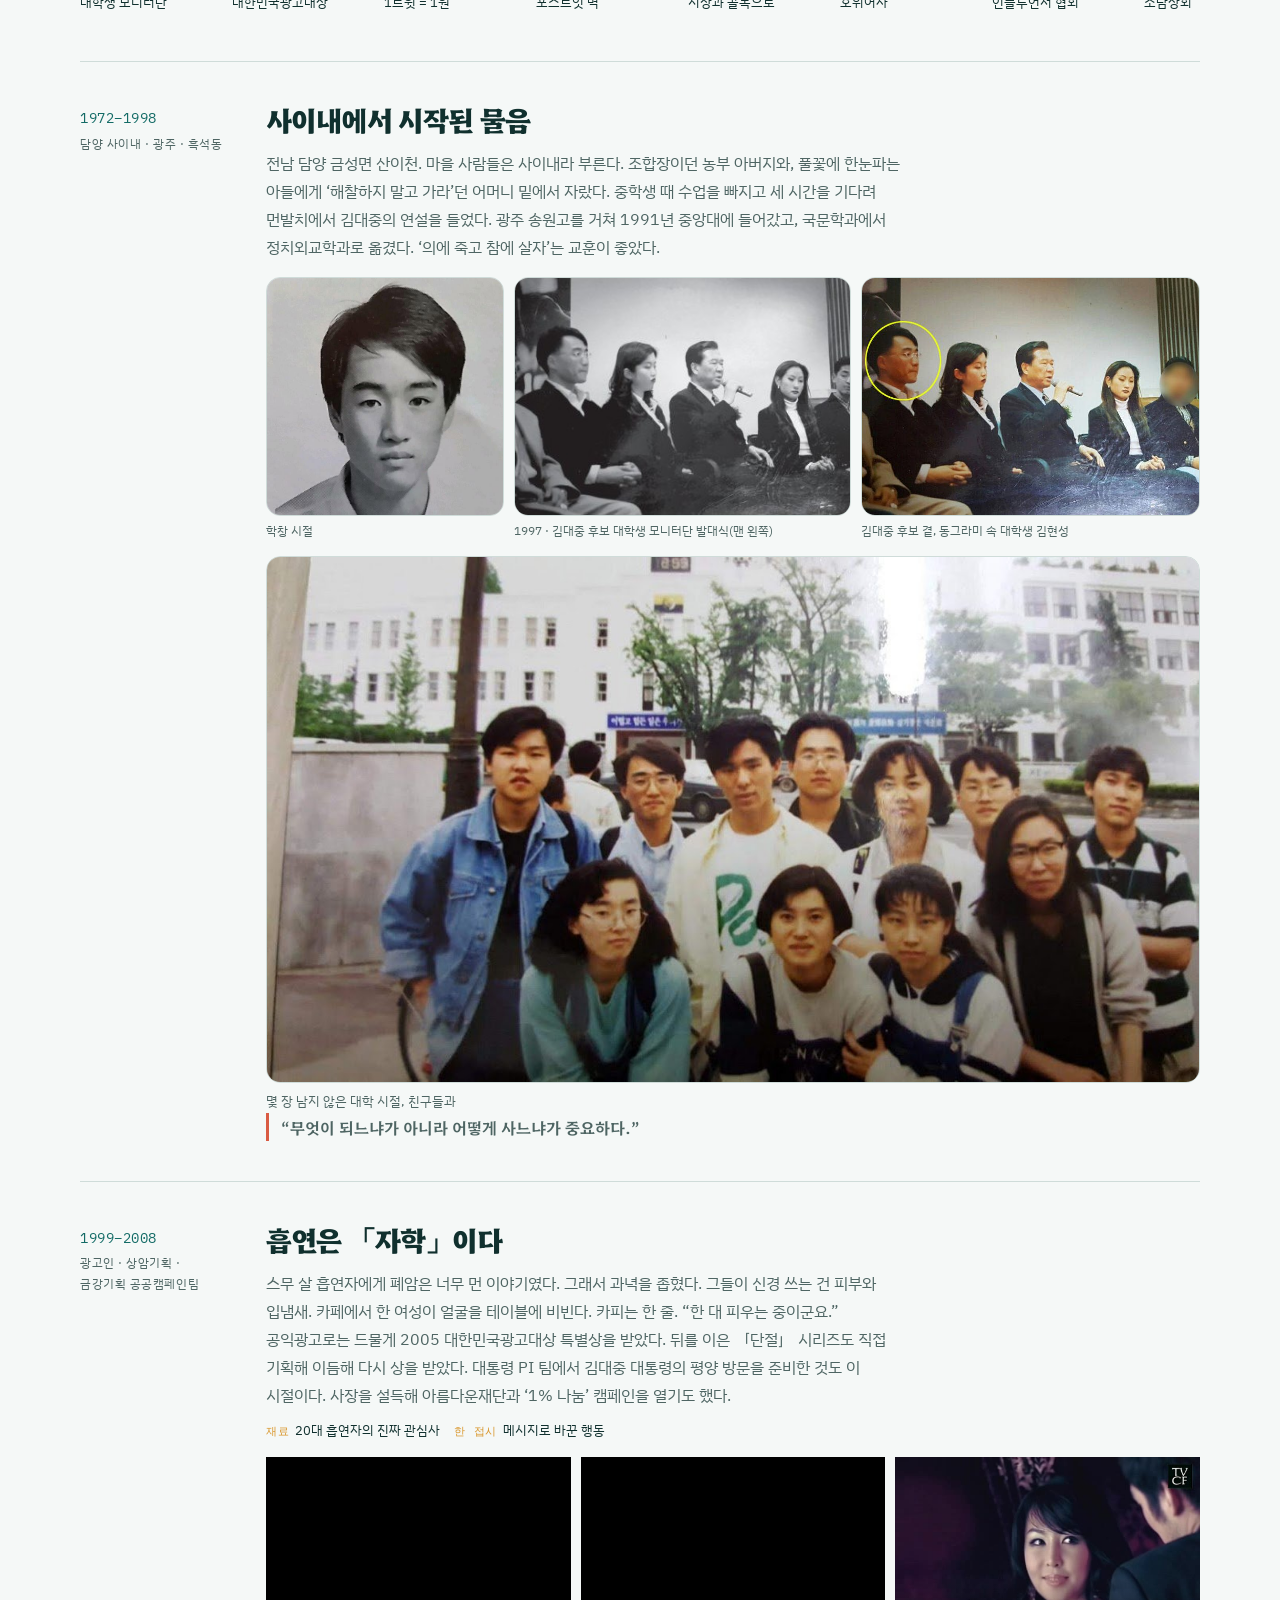
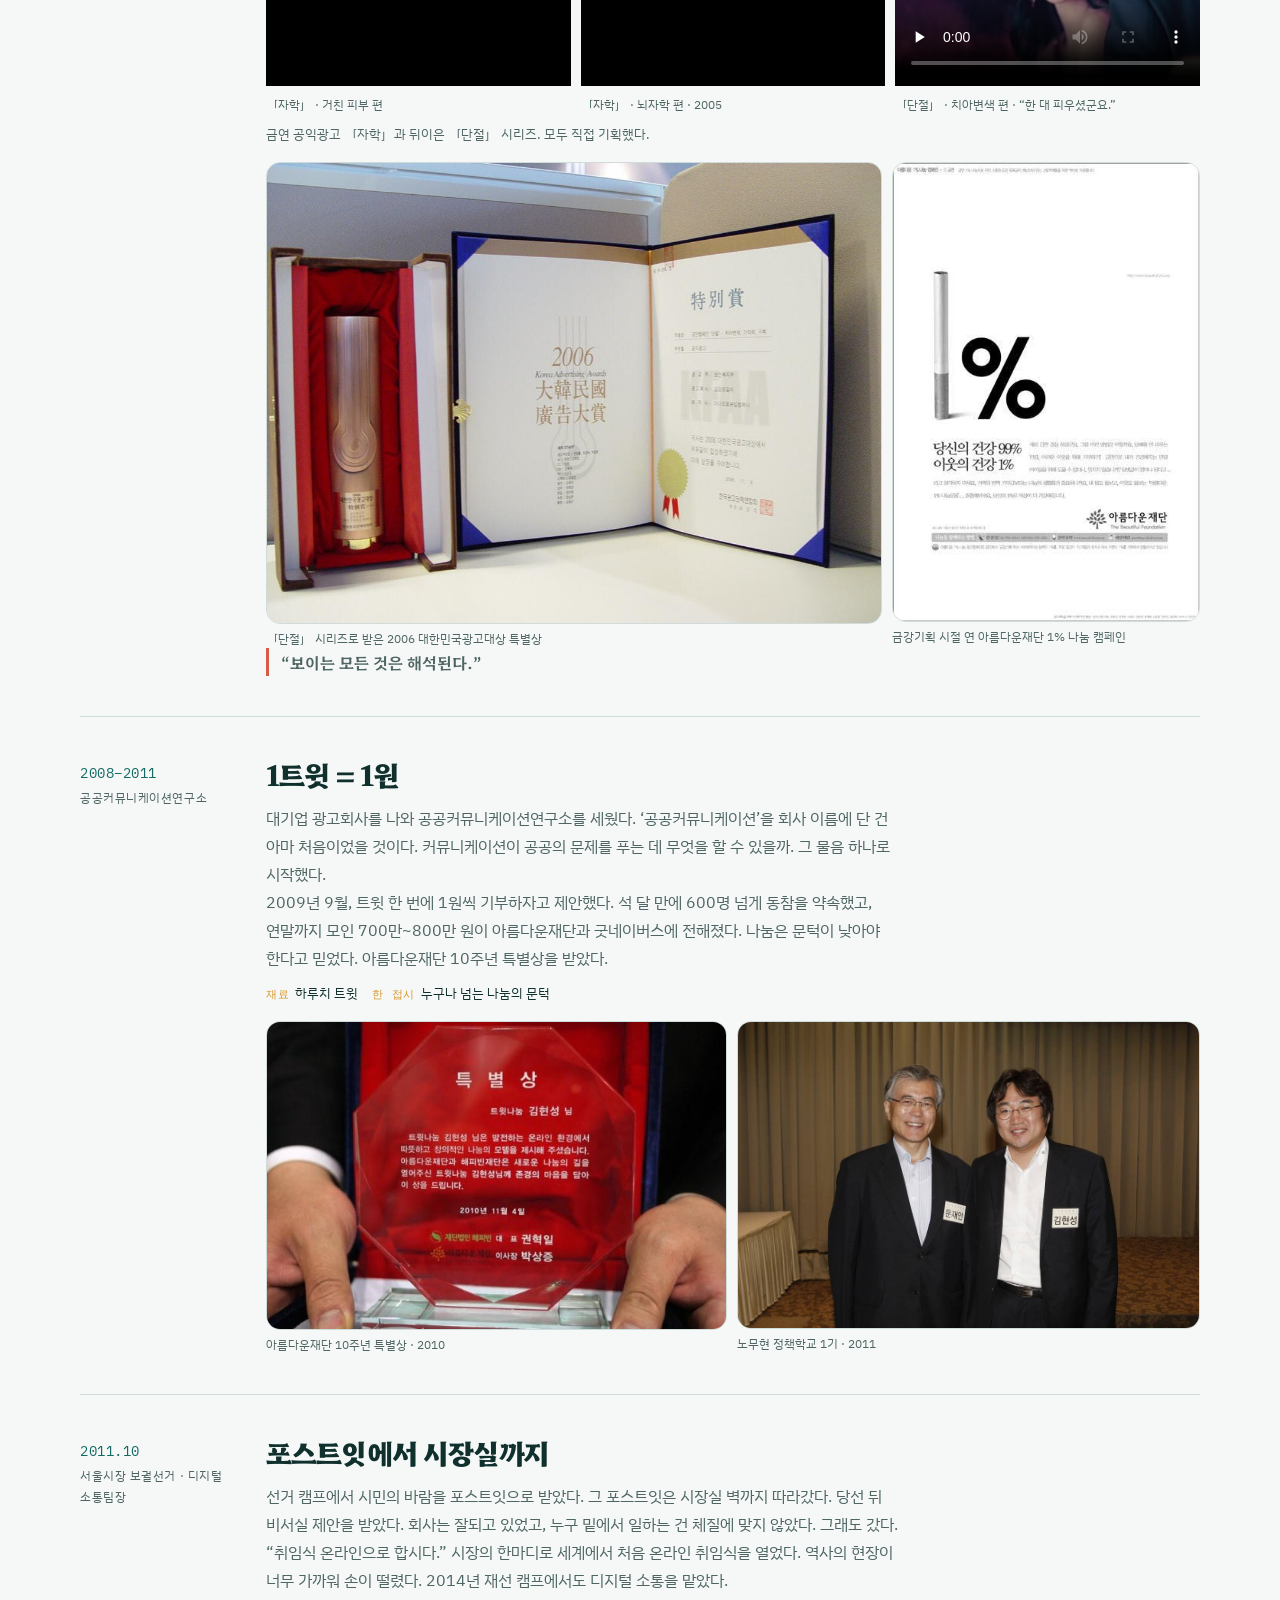
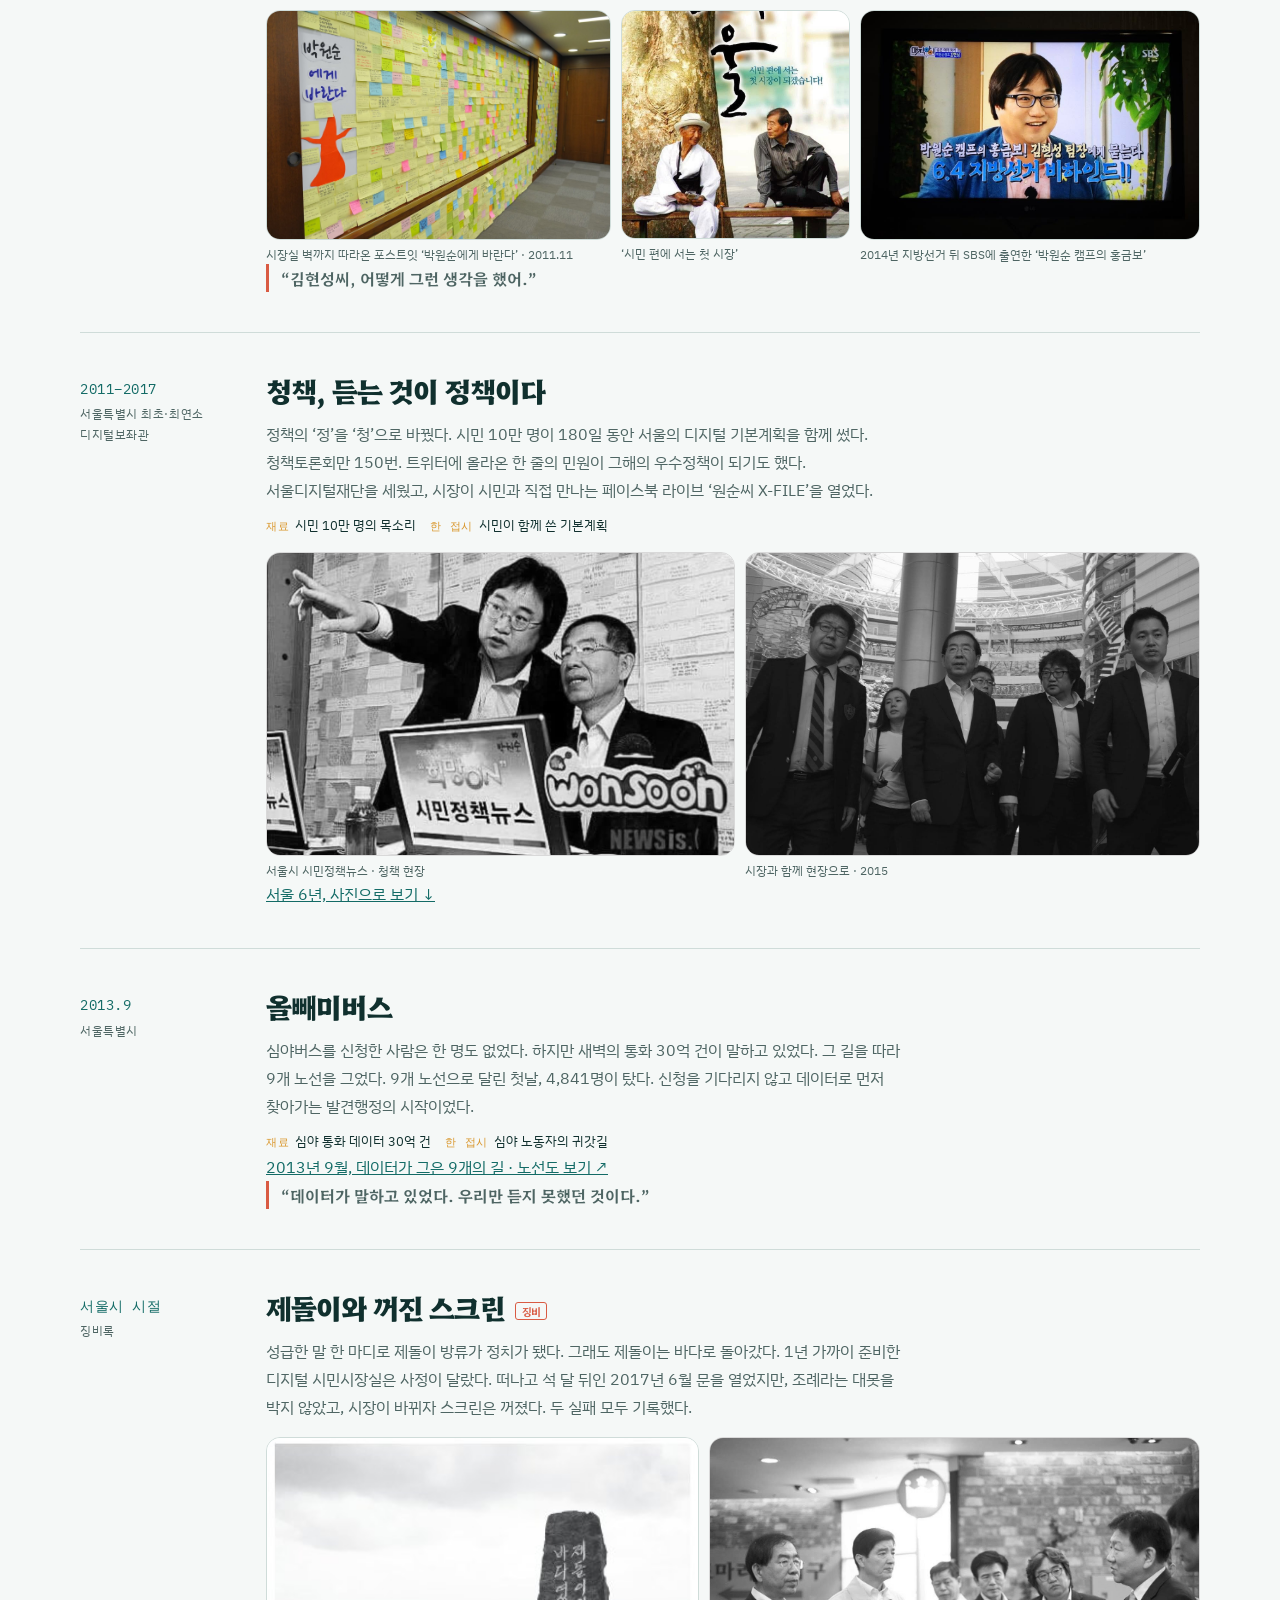
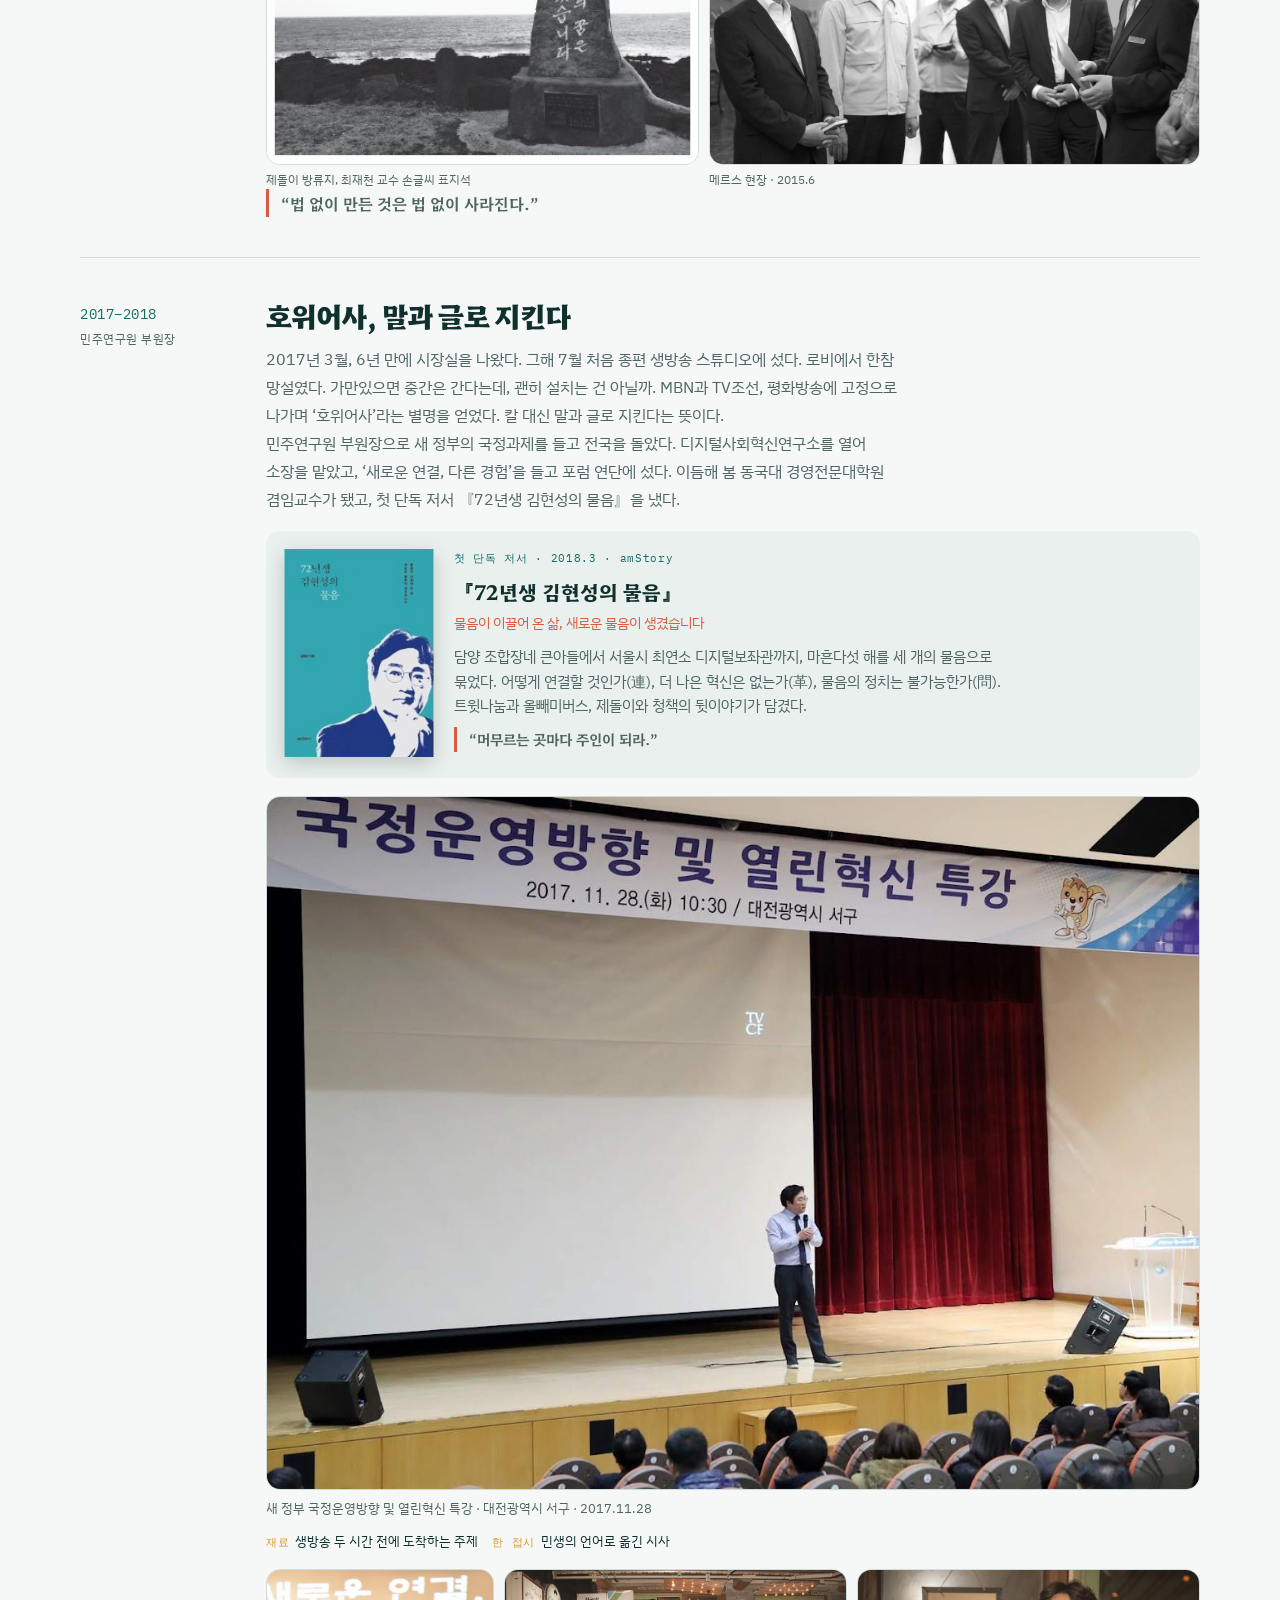
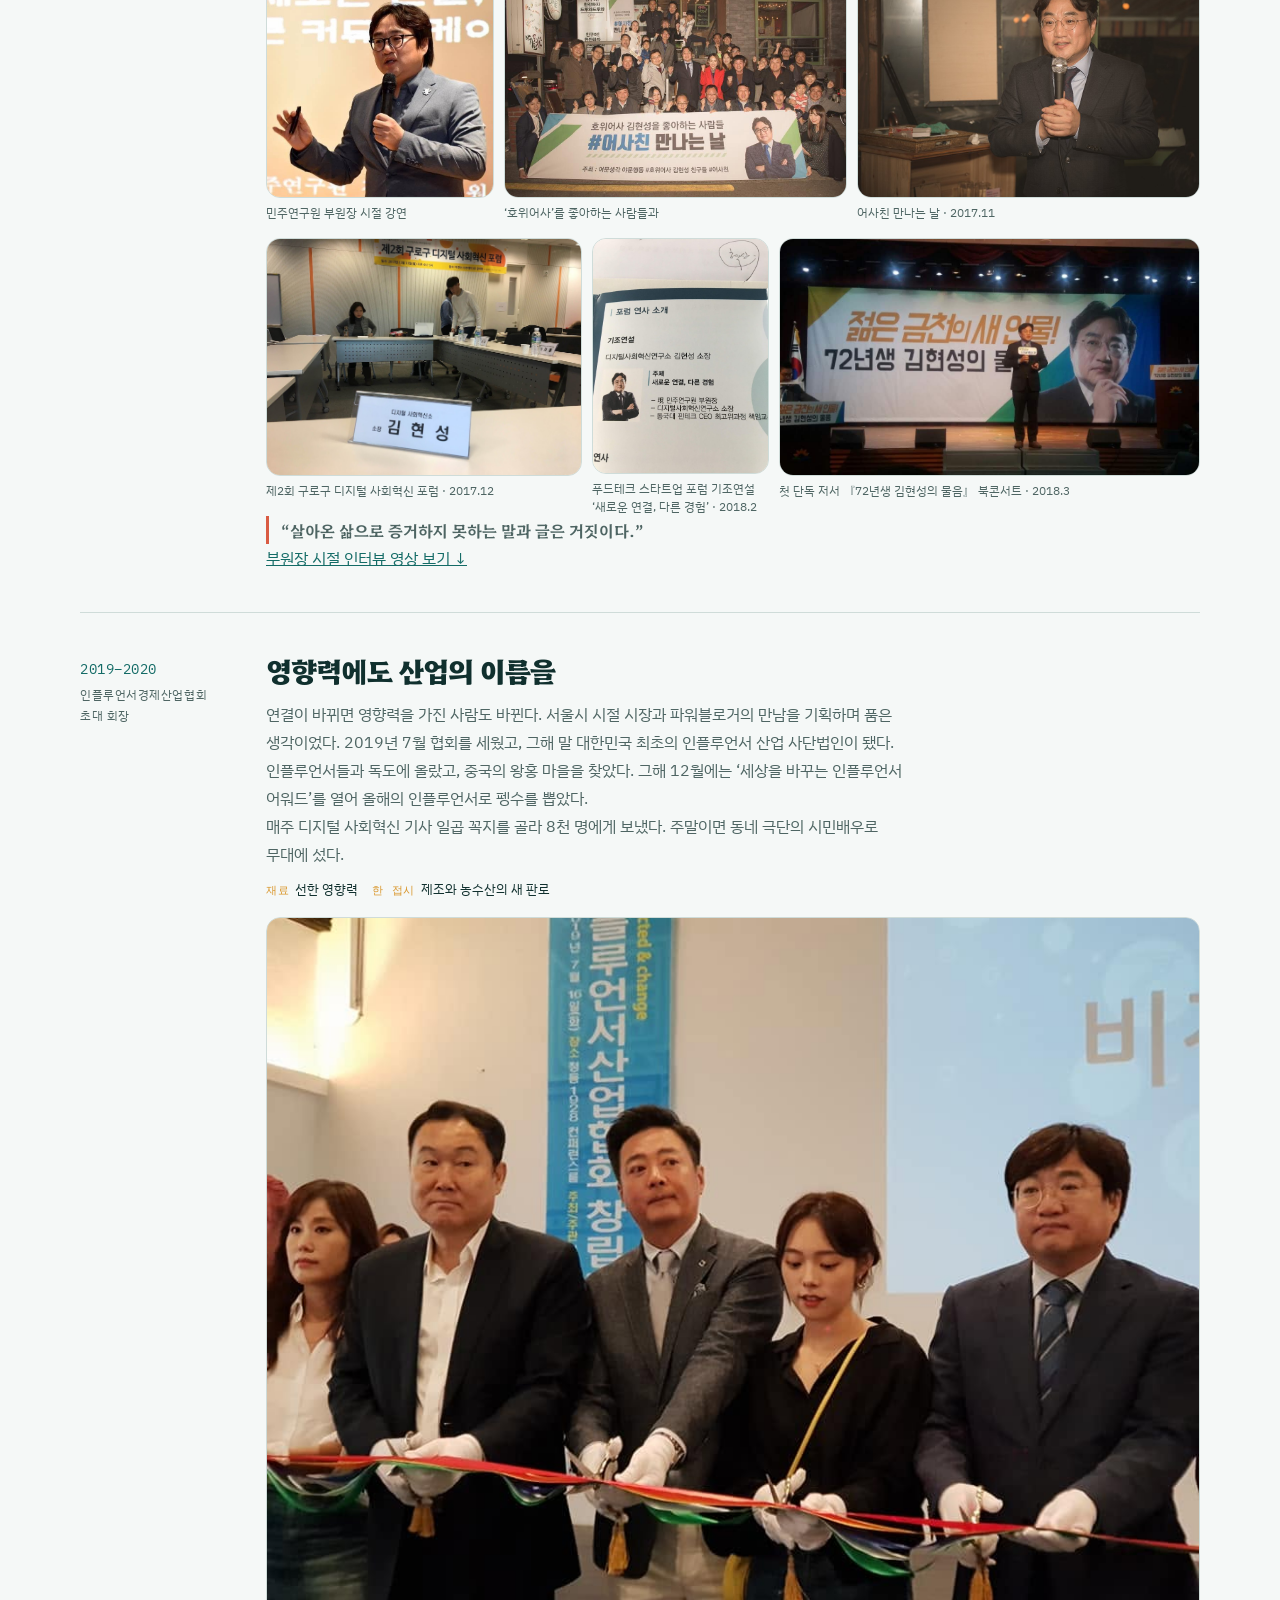
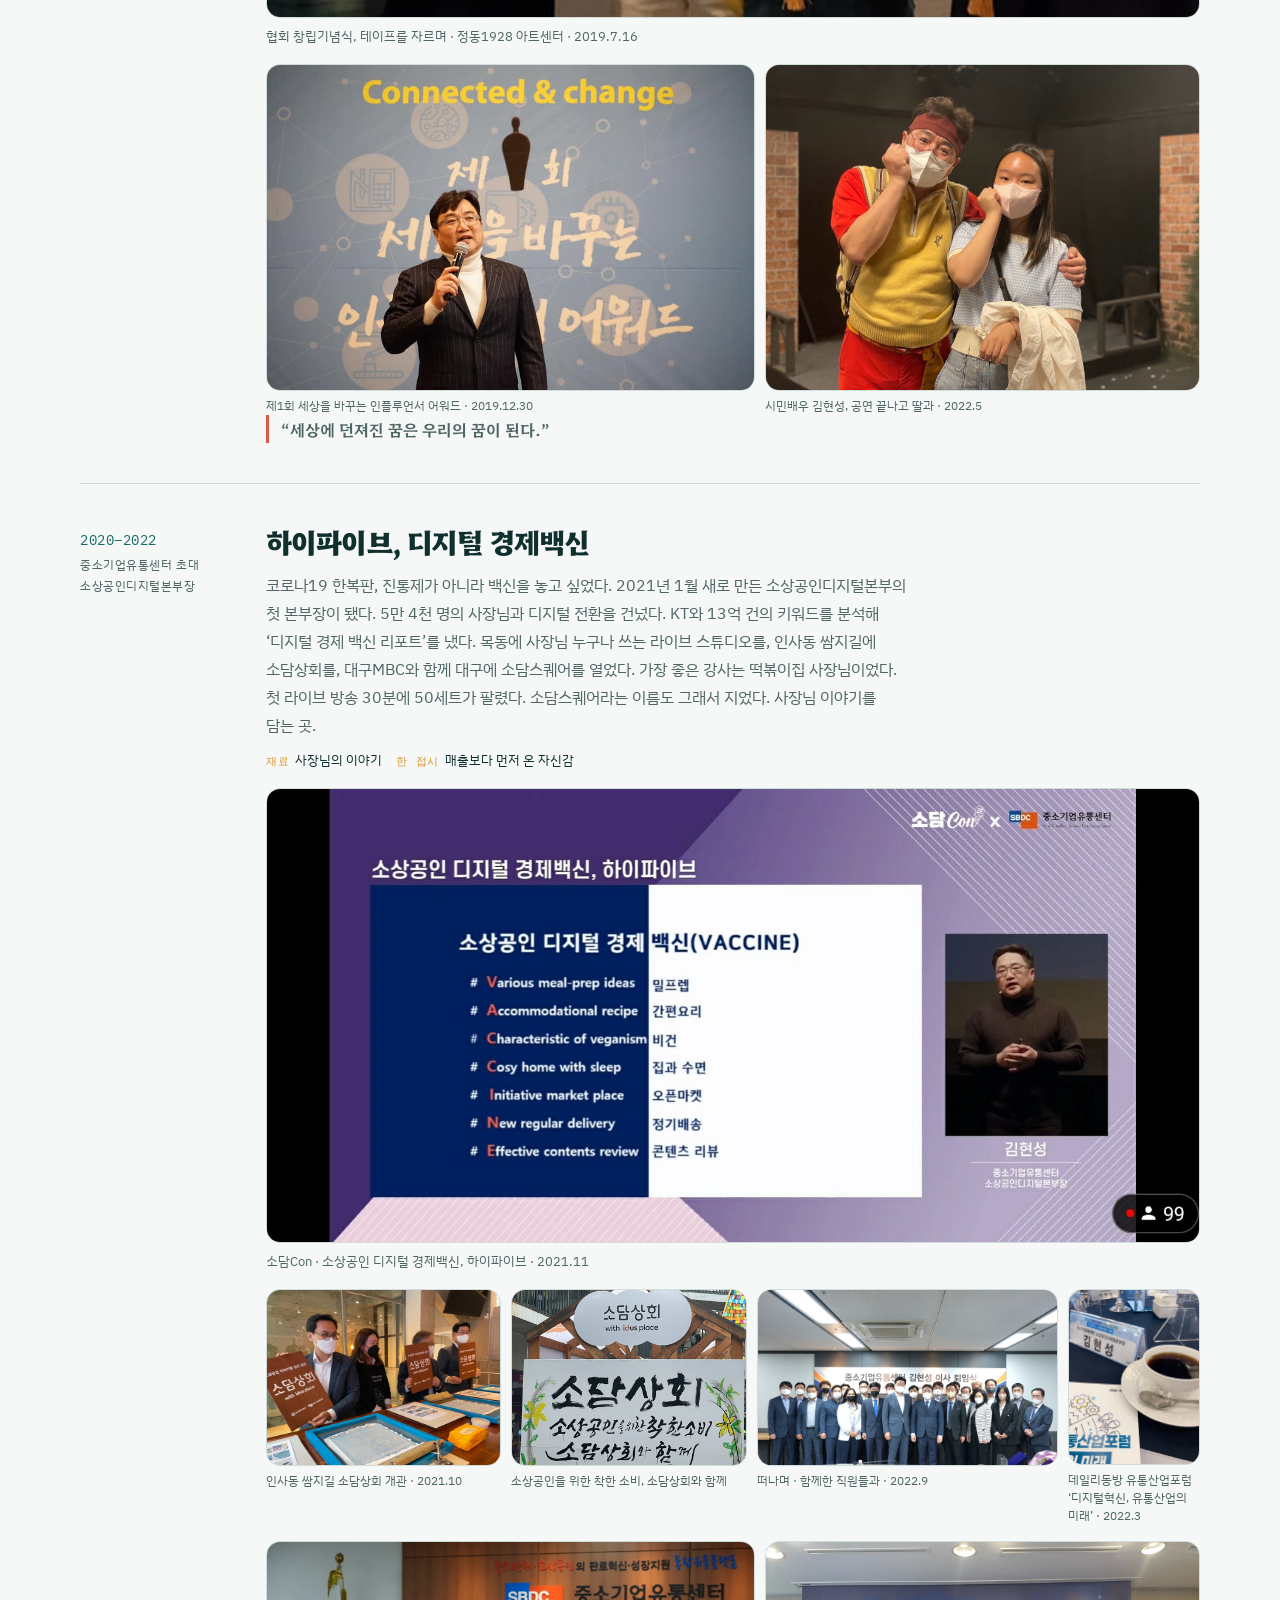
==== commit dbe1f12f: "프로필 사진 보강: 첫 화면 마이크 인물컷, 저자 서재 사진, 광주 현장 4장 - 첫 화면 슬라이드 첫 장을 고해상도 마이크 인물컷으로 교체(행사 캡션 없이 '정책셰프 김현성') " ====
--- a/index.html
+++ b/index.html
@@ -61,14 +61,14 @@
     </div>
     <figure class="hero2-media" aria-label="현장 사진">
       <div class="slides">
-        <img class="on" src="img/fb-speech-mic.jpg" alt="마이크를 들고 강연하는 김현성" width="600" height="599" fetchpriority="high" data-cap="강연 현장" data-y="2026" style="--op:50% 30%">
+        <img class="on" src="img/hero-mic.jpg" alt="마이크를 들고 이야기하는 김현성" width="1120" height="1400" fetchpriority="high" data-cap="정책셰프 김현성" data-y="" style="--op:50% 28%">
         <img src="img/postit-wall-2011.jpg" alt="‘박원순에게 바란다’ 포스트잇으로 가득 찬 서울시장실 벽" width="1600" height="1065" loading="lazy" data-cap="시장실 벽까지 따라온 포스트잇" data-y="2011" style="--op:60% 50%">
         <img src="img/seoul-field-bw-2015.jpg" alt="박원순 시장과 함께 현장으로 향하는 김현성" width="1280" height="853" loading="lazy" data-cap="시장과 함께 현장으로 · 서울" data-y="2015" style="--op:58% 40%">
         <img src="img/eosachin-mic-2017.jpg" alt="어사친 만나는 날, 마이크를 들고 이야기하는 김현성" width="1000" height="667" loading="lazy" data-cap="어사친 만나는 날" data-y="2017" style="--op:52% 30%">
         <img src="img/sodam-sanghoe-2021.jpg" alt="인사동 쌈지길 소담상회 개관 날" width="1280" height="960" loading="lazy" data-cap="인사동 소담상회 개관" data-y="2021" style="--op:45% 40%">
         <img src="img/gj/gj-126.jpg" alt="광주푸드클럽 부스에서 요리하는 김현성" width="1200" height="800" loading="lazy" data-cap="광주푸드클럽 · 광주" data-y="2024" style="--op:22% 40%">
       </div>
-      <figcaption class="hero2-cap"><span class="y">2026</span><span class="t">강연 현장</span></figcaption>
+      <figcaption class="hero2-cap"><span class="y"></span><span class="t">정책셰프 김현성</span></figcaption>
       <div class="ticks" aria-hidden="true"><i class="on"></i><i></i><i></i><i></i><i></i><i></i></div>
     </figure>
   </div>
@@ -100,7 +100,7 @@
 </section>
 
 <div class="band reveal" aria-label="현장 사진">
-  <figure><img src="img/fb-speech-mic.jpg" alt="마이크를 들고 강연하는 김현성" width="600" height="599"><figcaption>강연 현장</figcaption></figure>
+  <figure><img src="img/author-library.jpg" alt="서가 앞에 선 『소상공인을 버린 AI』 저자 김현성" width="1600" height="1067" loading="lazy" style="object-position:68% 40%"><figcaption>『소상공인을 버린 AI』 저자</figcaption></figure>
   <figure><img src="img/gj/gj-126.jpg" alt="광주푸드클럽 부스에서 요리하는 김현성" width="1200" height="800" loading="lazy"><figcaption>광주푸드클럽 · 광주</figcaption></figure>
   <figure><img src="img/fb-seoul-cheongchaek.jpg" alt="시민 의견 메모가 붙은 벽 앞의 김현성" width="960" height="620" loading="lazy"><figcaption>청책 · 서울시</figcaption></figure>
   <figure><img src="img/gj/gj-34.jpg" alt="‘다시 만난 오월, 광주는 동사(ing)입니다’ 현수막을 든 행진" width="1200" height="561" loading="lazy"><figcaption>다시 만난 오월 · 광주</figcaption></figure>
@@ -167,7 +167,7 @@
     </div>
   </div>
   <div class="gallery reveal">
-    <figure><img src="img/fb-speech-mic.jpg" alt="마이크를 들고 강연하는 김현성" width="600" height="599" loading="lazy"><figcaption>강연 현장</figcaption></figure>
+    <figure><img src="img/life/booktalk-sodam-2026.jpg" alt="소담소담 명사 초청 토크콘서트 ‘AI를 부리는 사장님’ 무대와 객석" width="1400" height="788" loading="lazy" style="object-position:46% 50%"><figcaption>소담소담 토크콘서트 · 2026.9.30</figcaption></figure>
     <figure><img src="img/fb-lecture-slide.jpg" alt="슬라이드 앞에서 특강하는 김현성" width="638" height="638" loading="lazy"><figcaption>특강</figcaption></figure>
     <figure><img src="img/fb-radio-interview.jpg" alt="『소상공인을 버린 AI』 라디오 인터뷰" width="1280" height="591" loading="lazy"><figcaption>라디오 인터뷰</figcaption></figure>
     <figure><img src="img/sisaweek-interview-2021.jpg" alt="소상공인디지털본부 초대 본부장 시절 시사위크 인터뷰에서 웃는 김현성" width="700" height="487" loading="lazy"><figcaption>인터뷰 · 시사위크 · 2021.1</figcaption></figure>
@@ -488,7 +488,11 @@
   <div class="wall">
     <figure><img src="img/gj/gj-43.jpg" alt="다시 만난 오월, 광주는 동사(ing)입니다" width="1200" height="900" loading="lazy"><figcaption><span class="k">방명록</span>다시 만난 오월, 광주는 동사(ing)입니다</figcaption></figure>
     <figure><img src="img/gj/gj-64.jpg" alt="공정한 배달을 위한 사장님들의 목소리" width="1200" height="643" loading="lazy"><figcaption><span class="k">공공배달</span>공정한 배달을 위한 사장님들의 목소리</figcaption></figure>
+    <figure><img src="img/gj/gj-indep-speech-2024.jpg" alt="‘배달의 민족 독립(탈퇴) 선언’ 현수막 아래에서 발언하는 김현성 대표" width="900" height="1200" loading="lazy"><figcaption><span class="k">독립선언</span>소상공인·소비자 ‘배달의 민족’ 독립 선언 · 광주시의회 · 2024.7.19</figcaption></figure>
+    <figure><img src="img/gj/gj-assembly-delivery-2024.jpg" alt="국회 토론회 ‘배달의민족 수수료 인상을 통해 본 배달앱 문제점과 개선방향’ 참석자 단체 사진" width="1280" height="576" loading="lazy"><figcaption><span class="k">국회</span>배달앱 수수료 토론회, 광주의 목소리를 국회로 · 2024.8.6</figcaption></figure>
+    <figure><img src="img/gj/gj-yangdong-checkup-2025.jpg" alt="양동전통시장 고객지원센터에 차린 소상공인 찾아가는 종합건강검진 접수대" width="1280" height="591" loading="lazy"><figcaption><span class="k">건강</span>소상공인을 위한 찾아가는 종합건강검진 · 양동시장 · 2025.2.27</figcaption></figure>
     <figure><img src="img/gj/gj-84.jpg" alt="kbc 〈뉴스와이드〉 · 공급이 아니라 수요 관점으로" width="1194" height="672" loading="lazy"><figcaption><span class="k">방송</span>kbc 〈뉴스와이드〉 · 공급이 아니라 수요 관점으로</figcaption></figure>
+    <figure><img src="img/gj/gj-mbc-studio-2025.jpg" alt="광주MBC 〈시사 용광로〉 스튜디오 토론" width="1400" height="647" loading="lazy"><figcaption><span class="k">방송</span>광주MBC 〈시사 용광로〉 · 2025.6</figcaption></figure>
     <figure><img src="img/gj/gj-122.jpg" alt="소상공인 밀키트, 광주FC 경기장에서" width="1200" height="800" loading="lazy"><figcaption><span class="k">광주푸드클럽</span>소상공인 밀키트, 광주FC 경기장에서</figcaption></figure>
     <figure><img src="img/gj/gj-128.jpg" alt="라커룸에서 나눈 이야기" width="1200" height="1200" loading="lazy"><figcaption><span class="k">광주FC</span>라커룸에서 나눈 이야기</figcaption></figure>
     <figure><img src="img/gj/gj-153.jpg" alt="골목 밤 축제 개막" width="1200" height="1200" loading="lazy"><figcaption><span class="k">골목 축제</span>골목 밤 축제 개막</figcaption></figure>
--- a/style.css
+++ b/style.css
@@ -716,3 +716,6 @@
 .contact-icon{background:var(--coral);color:#fff}
 .contact-card .type-chip span{background:transparent}
 .contact-card .type-chip span:hover{border-color:var(--cream-40);color:var(--cream)}
+
+/* 첫 화면(어두운 배경) 소셜 링크 글씨: 밝은 배경용 --ink 색을 덮어씀 */
+.hero2 .socials a span{color:inherit}
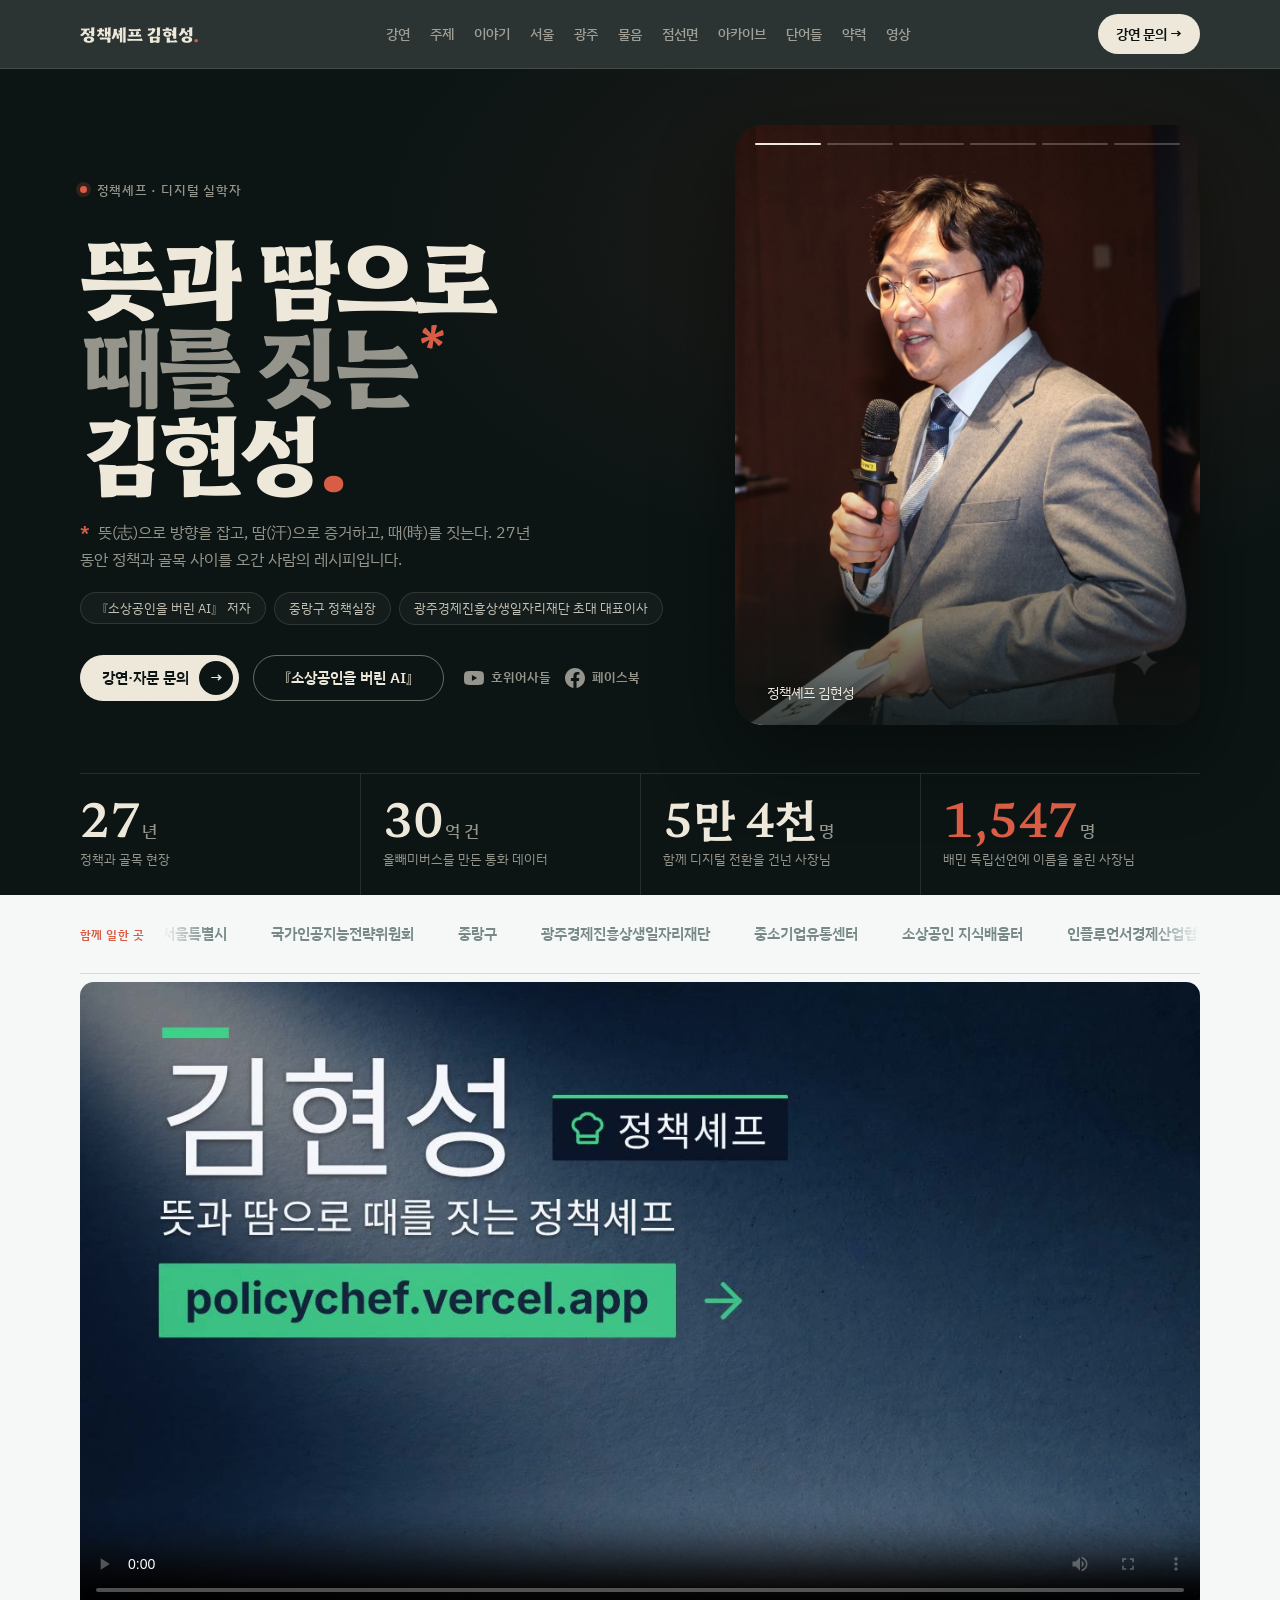
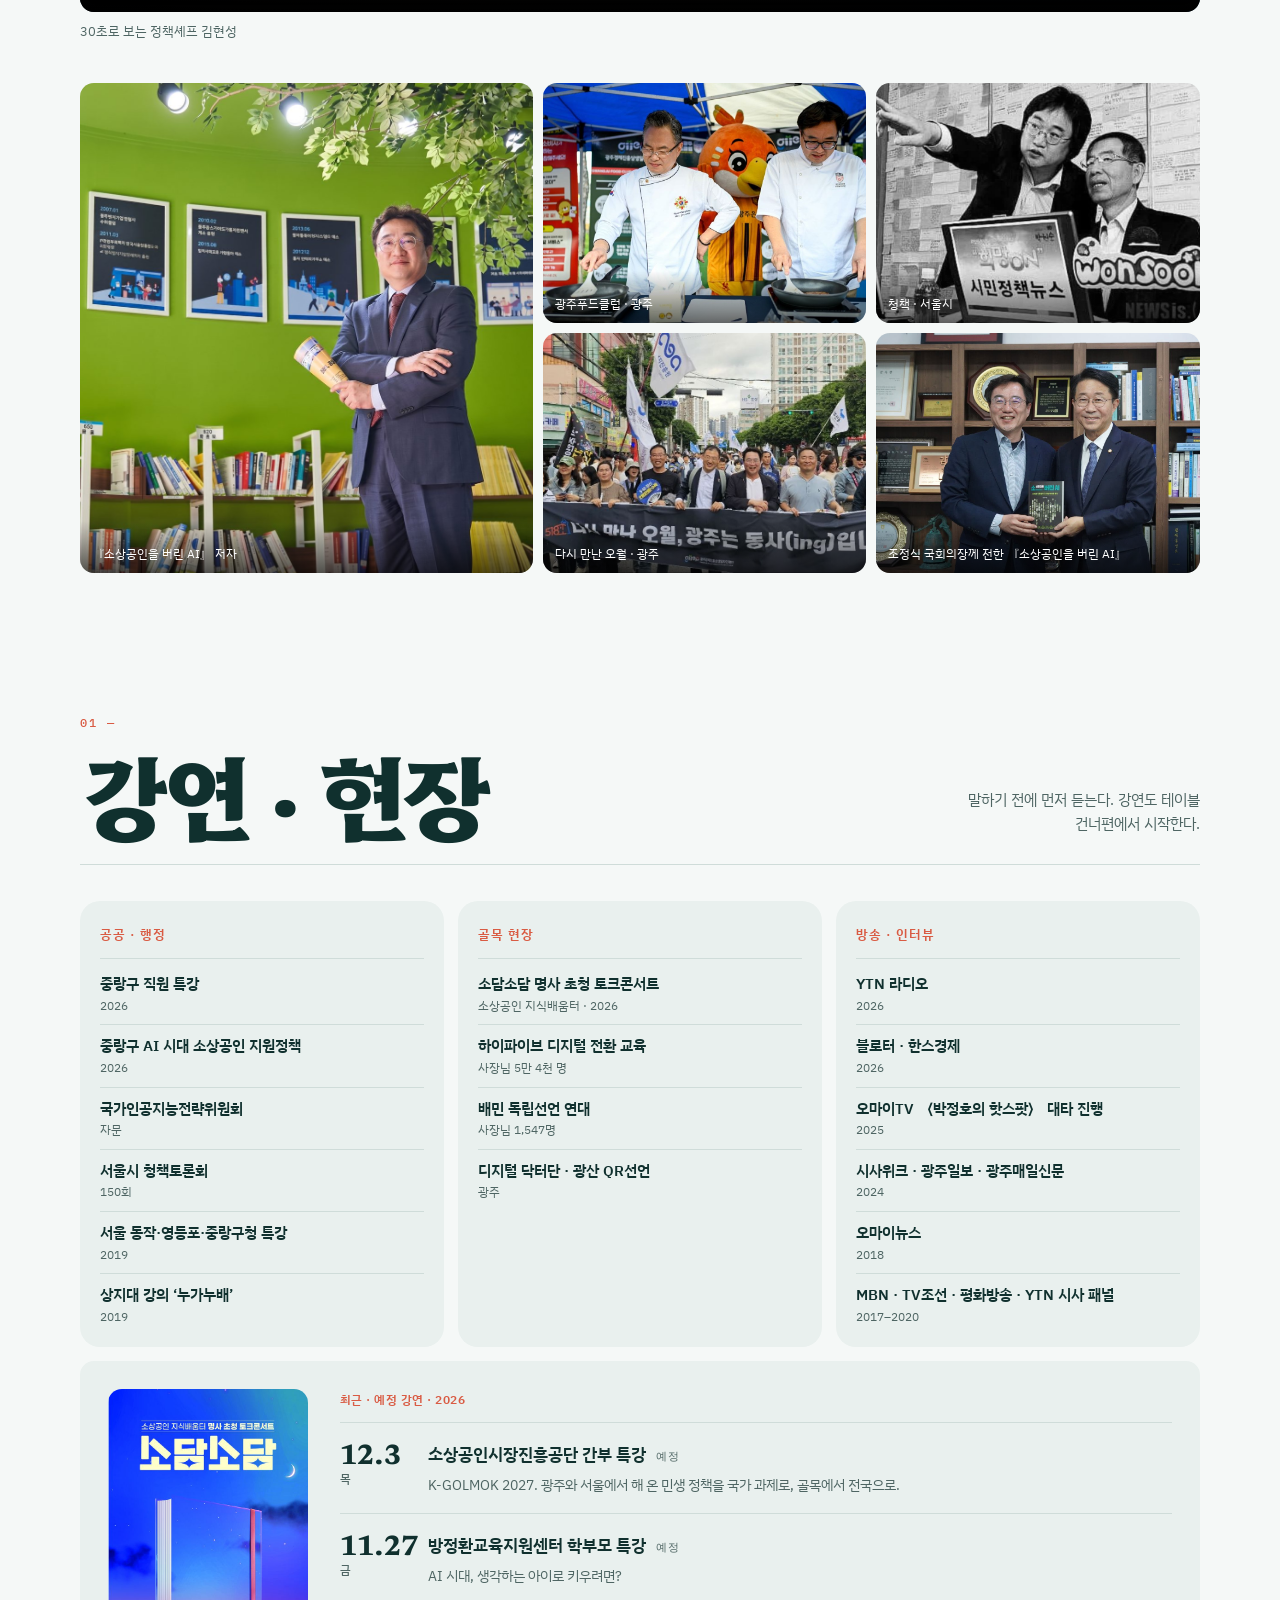
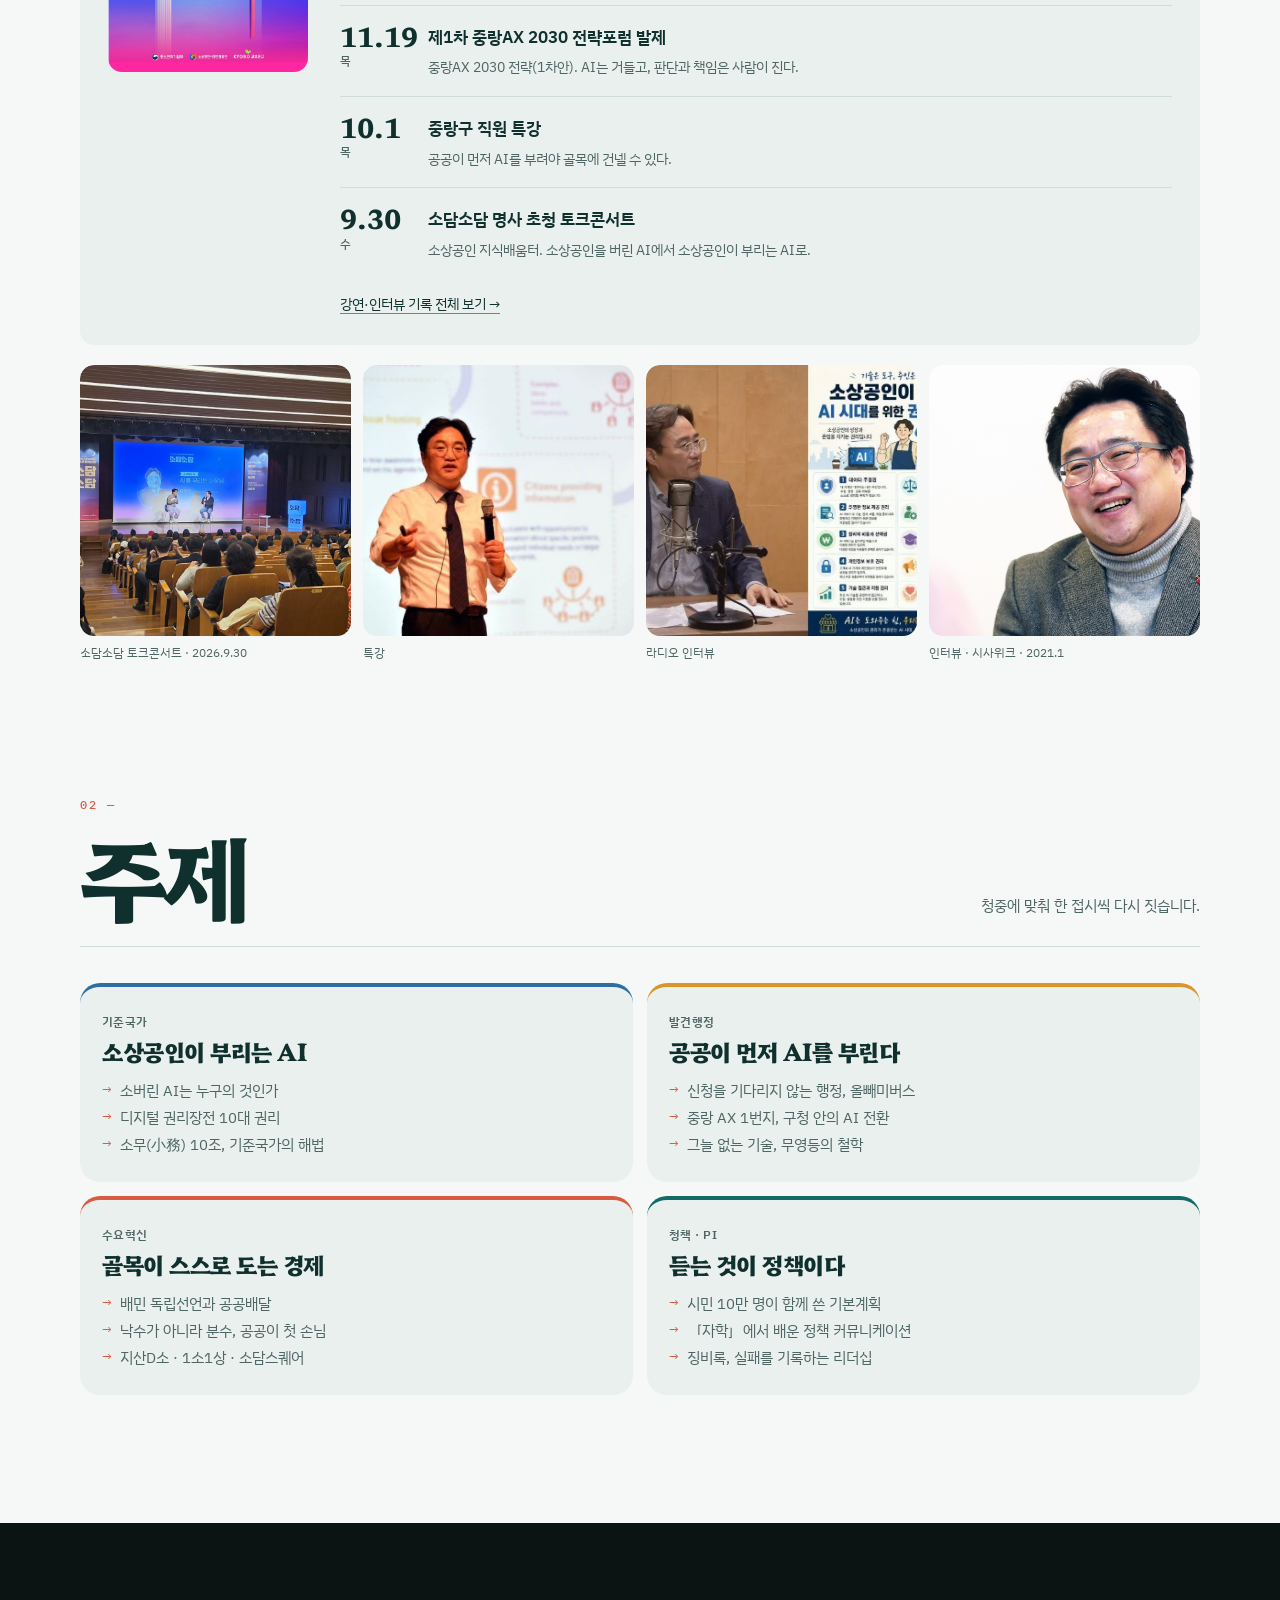
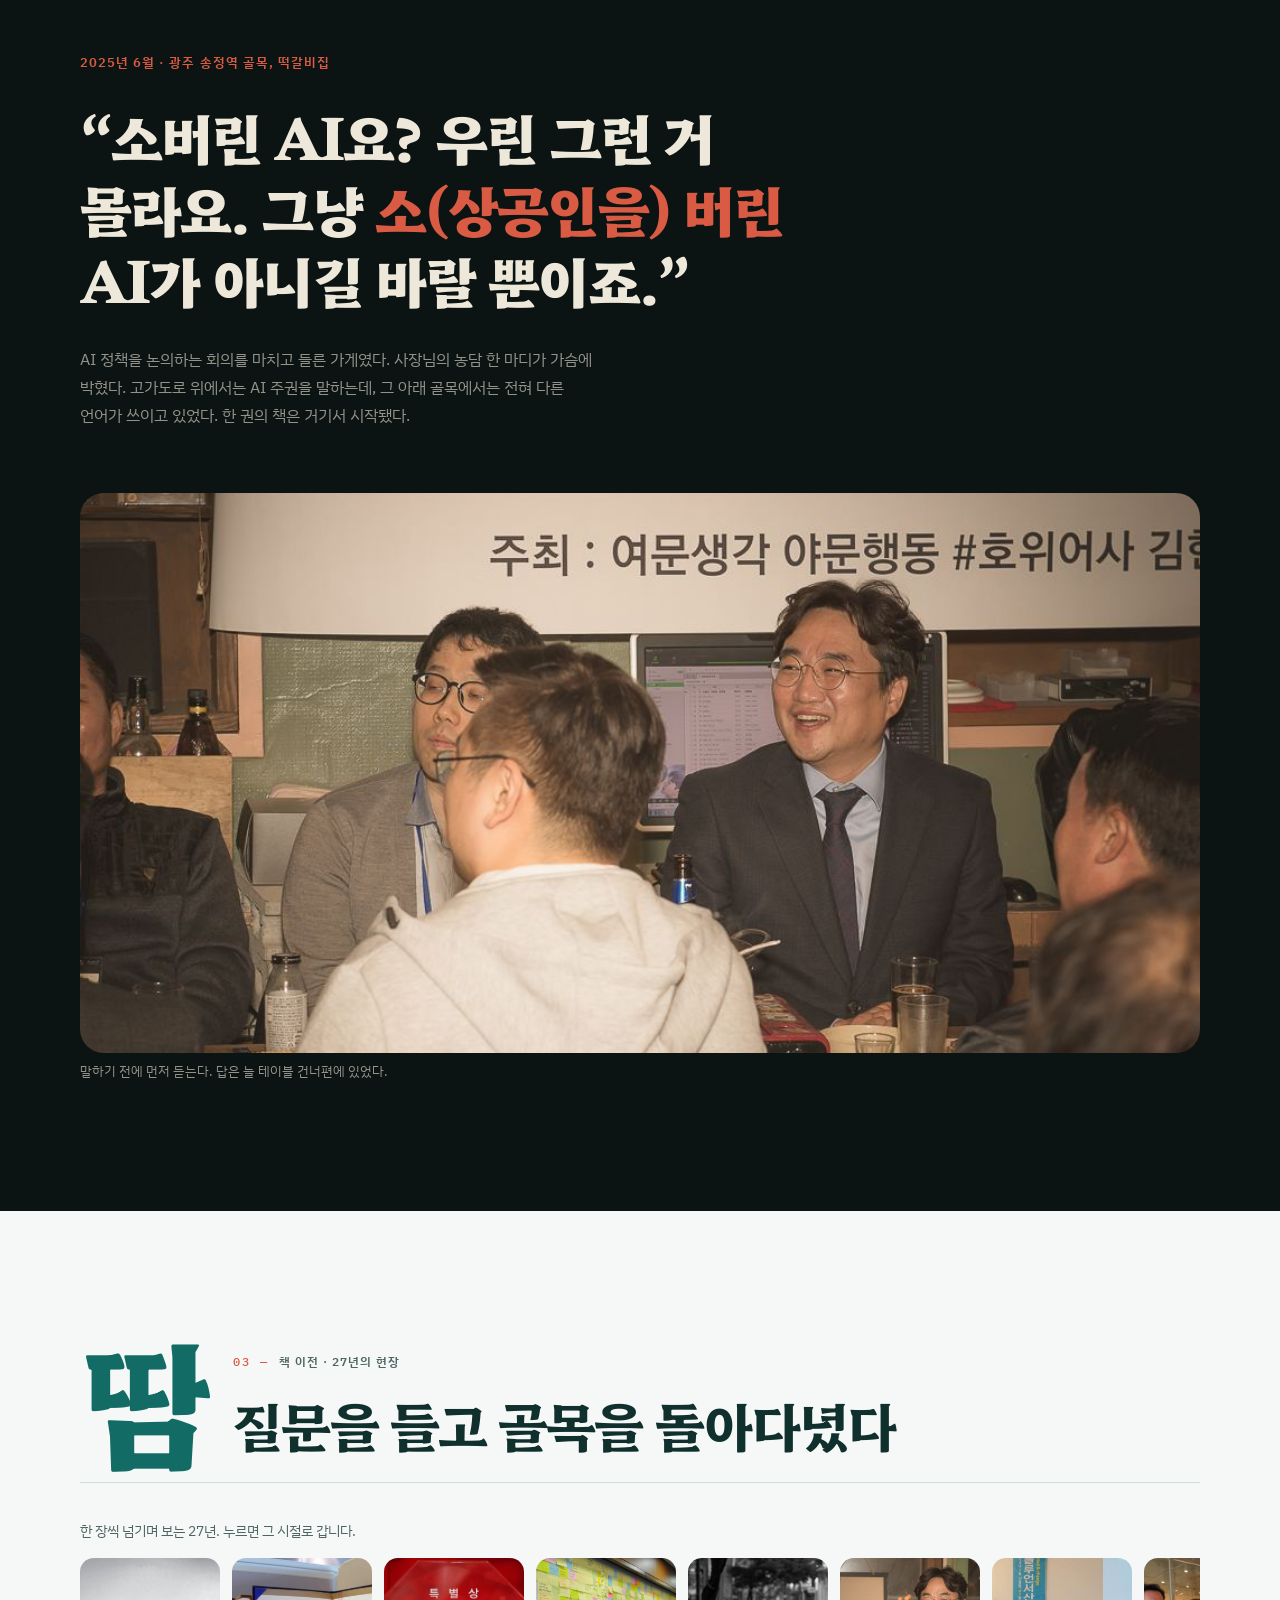
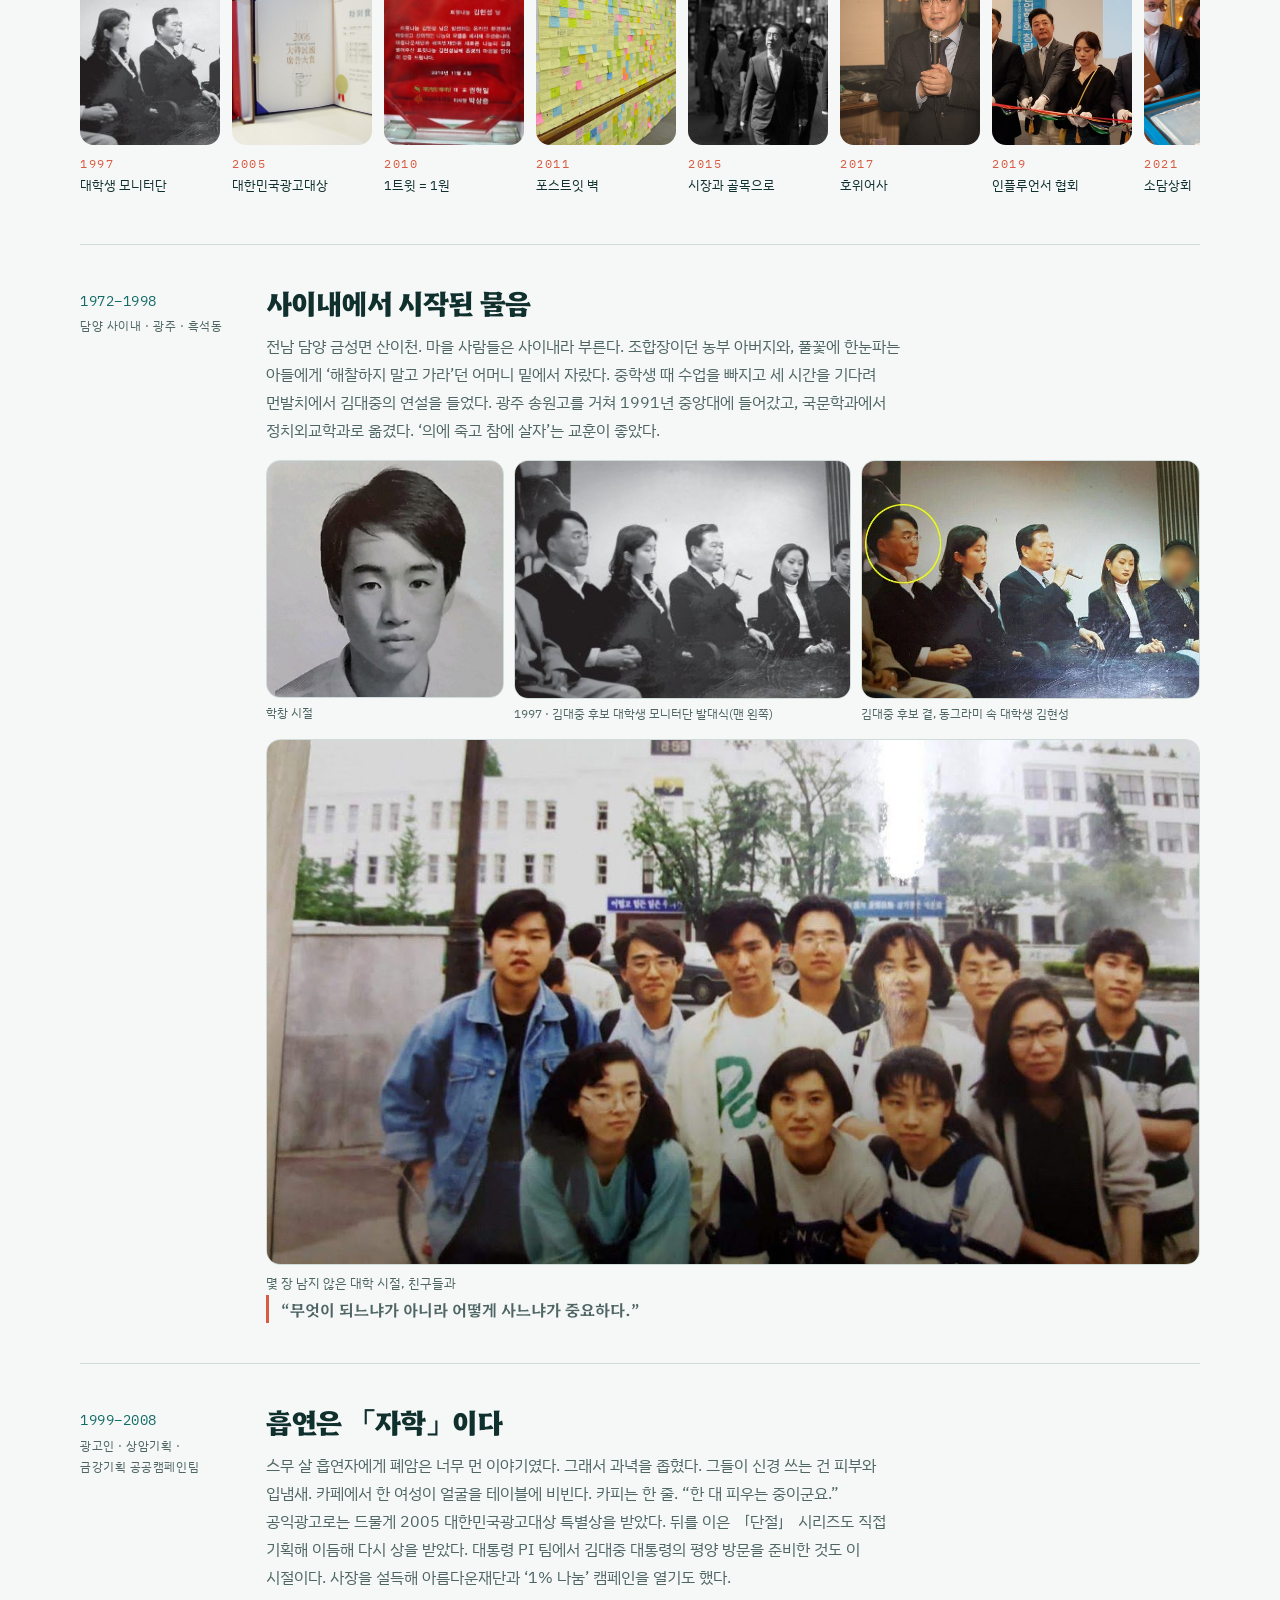
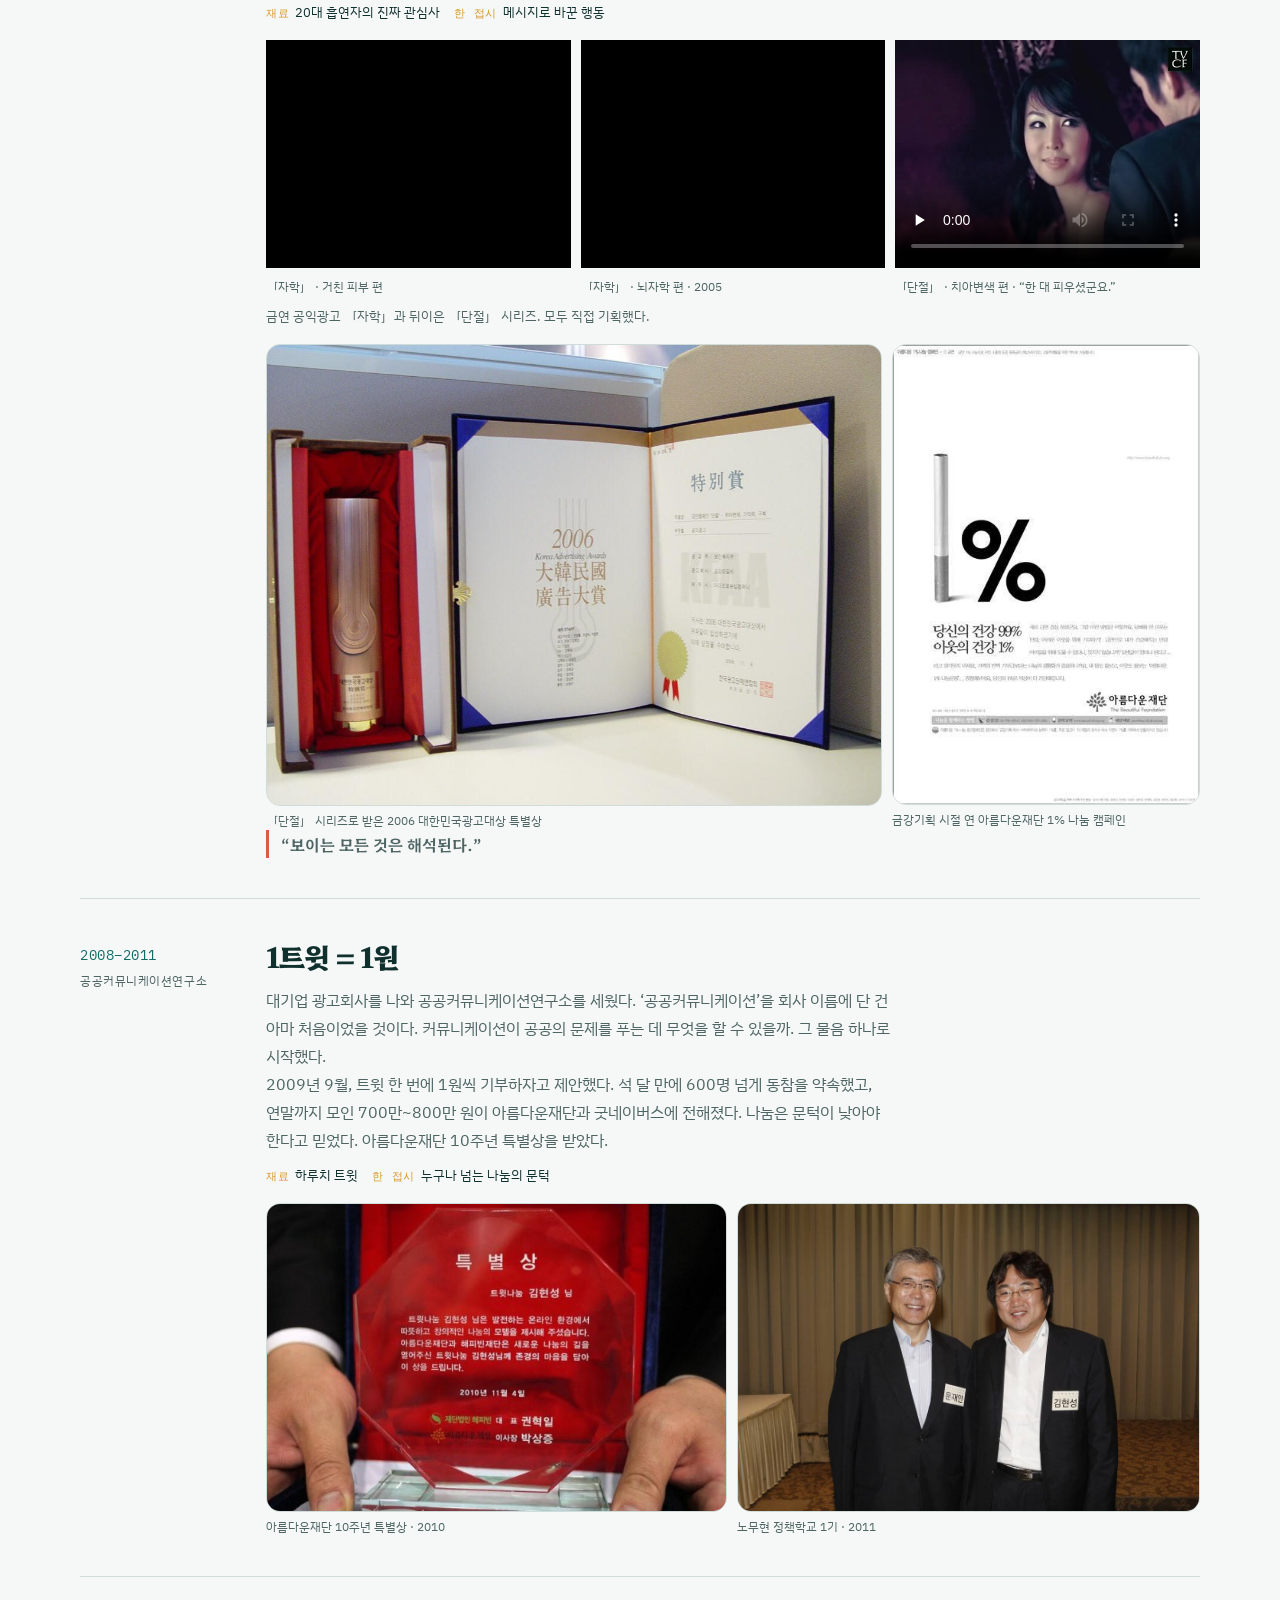
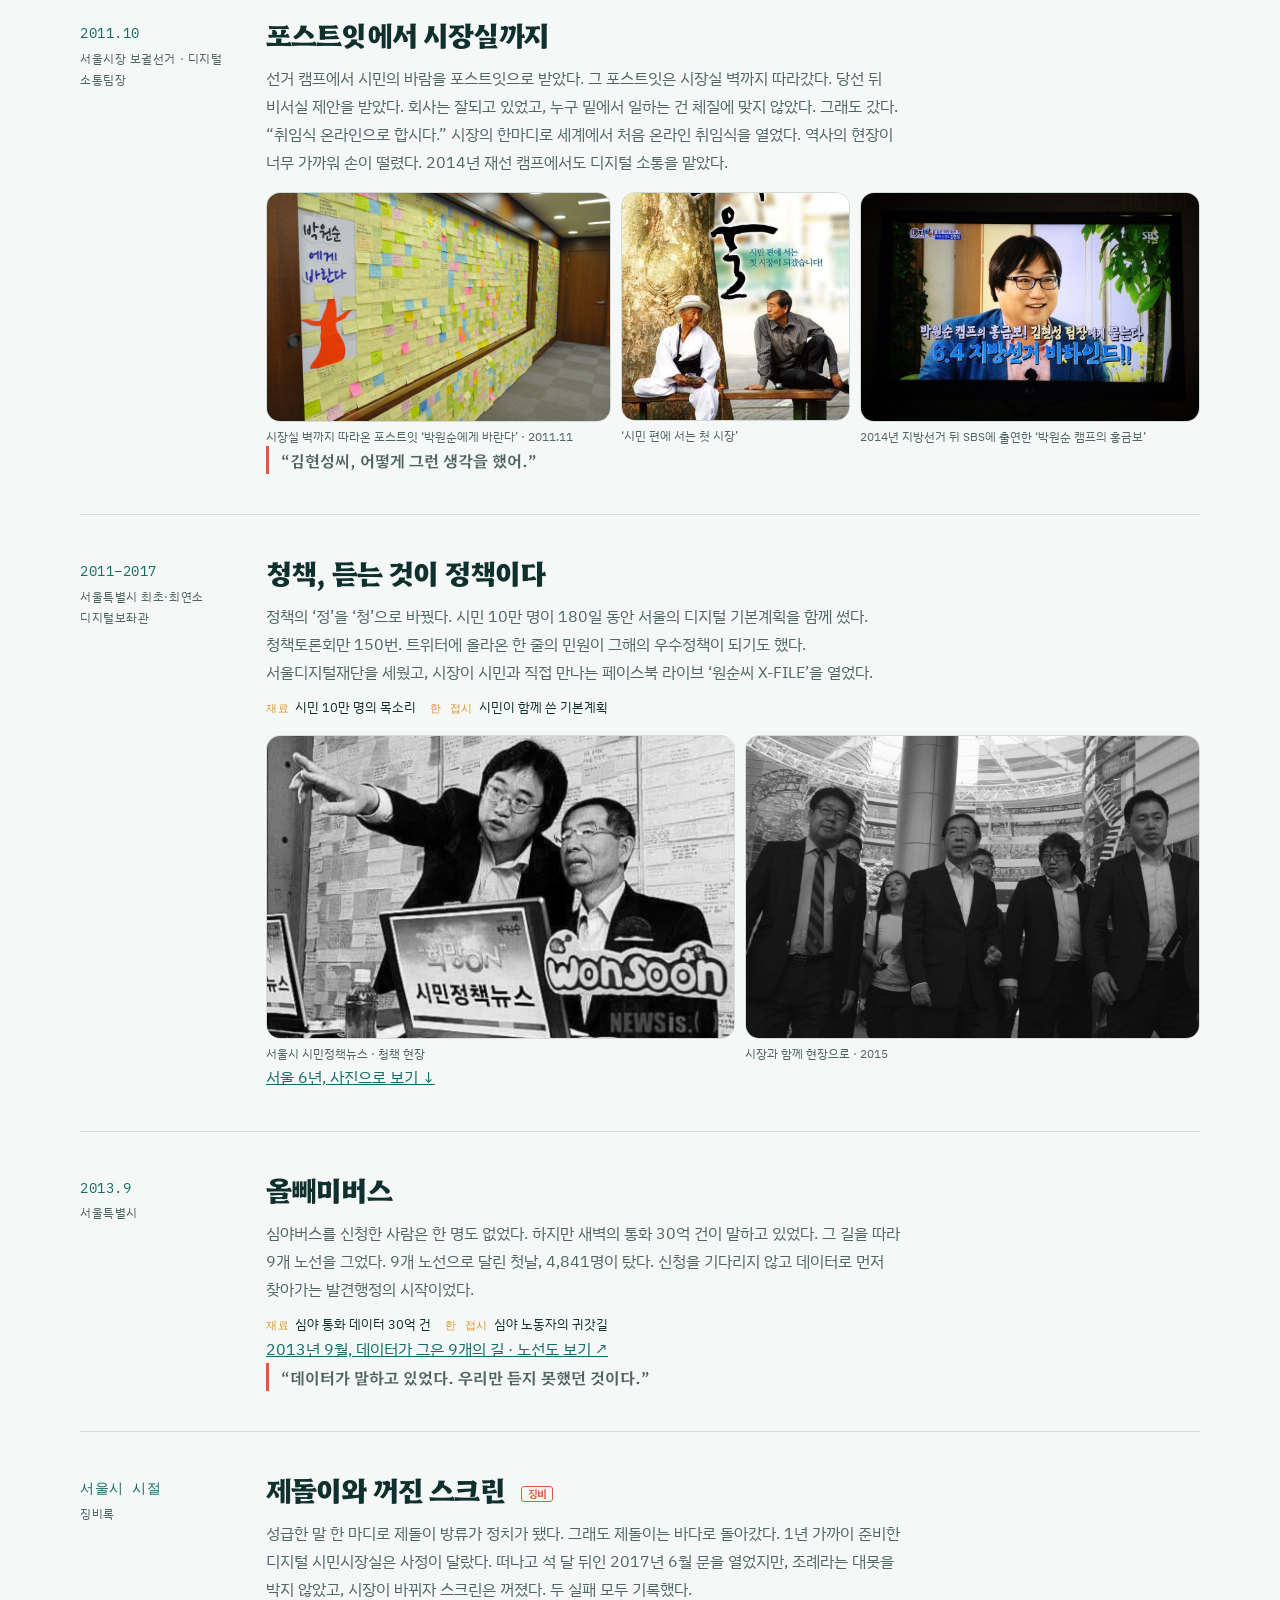
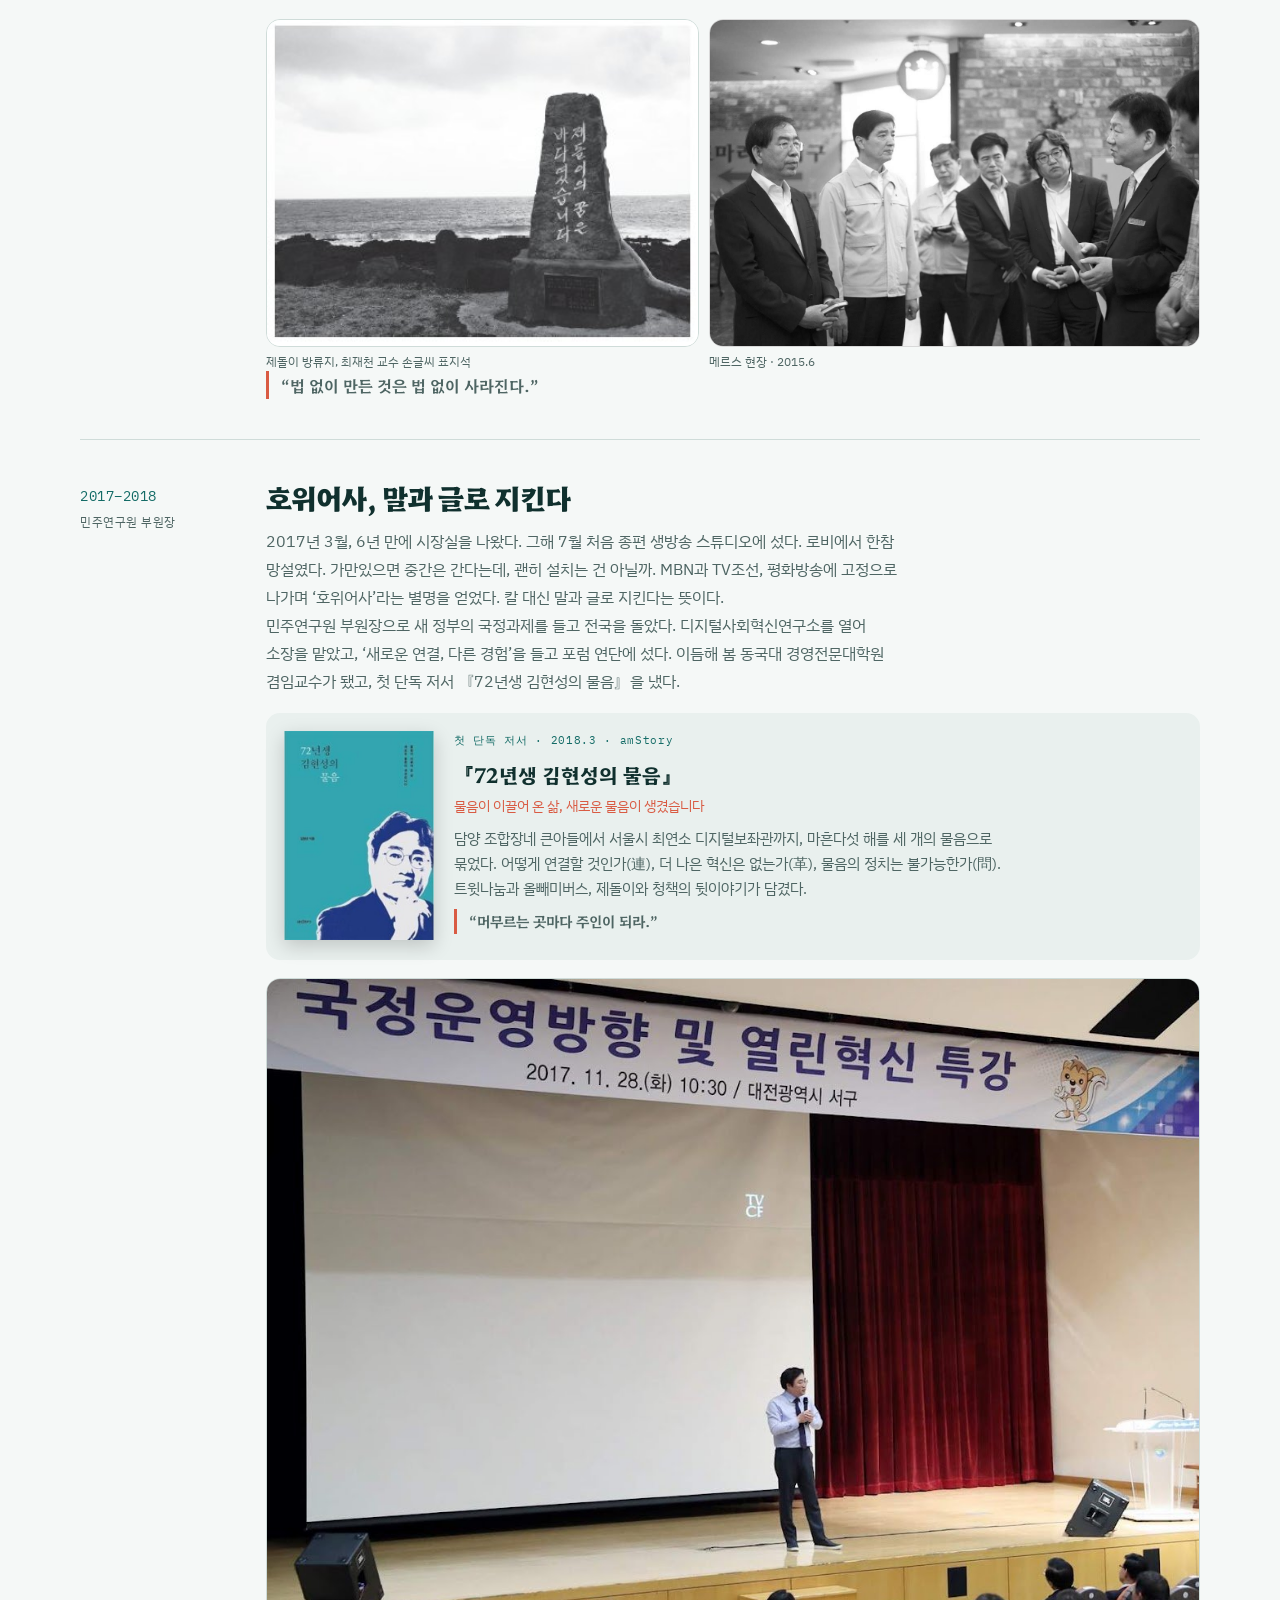
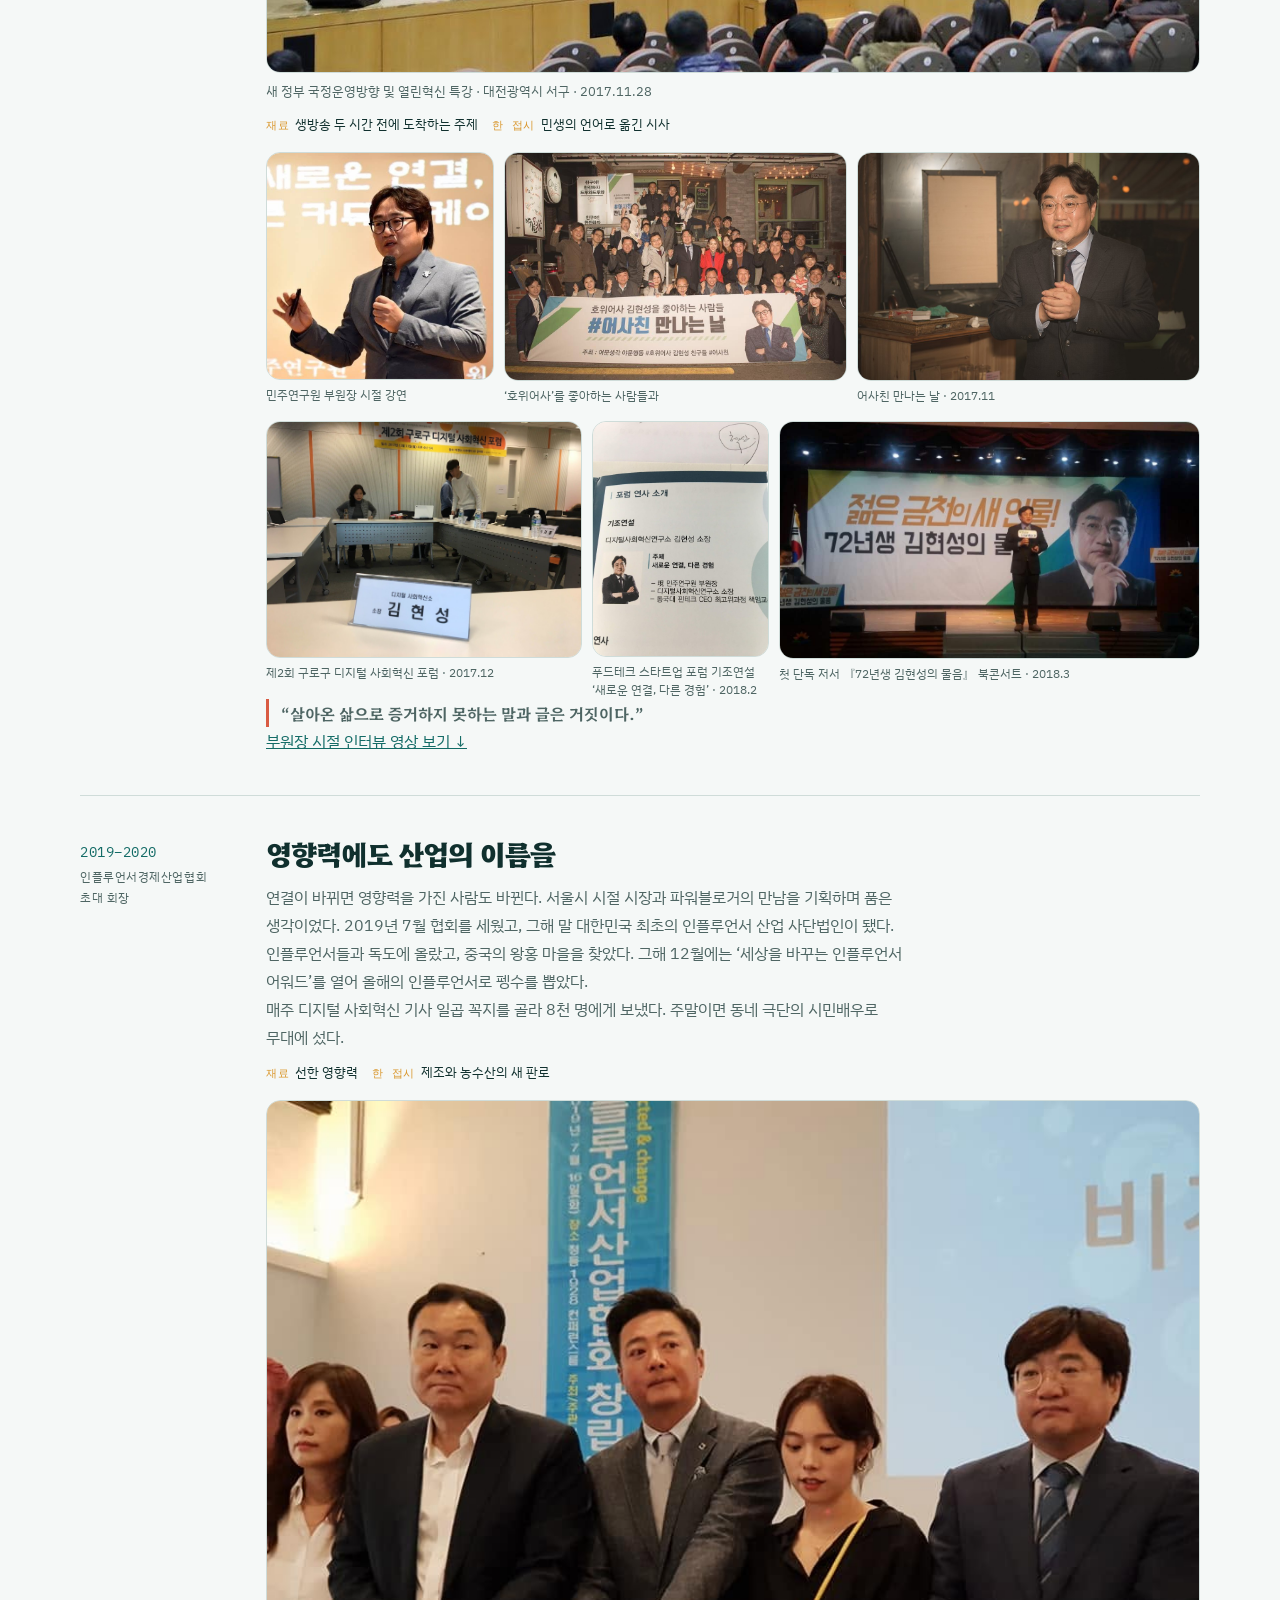
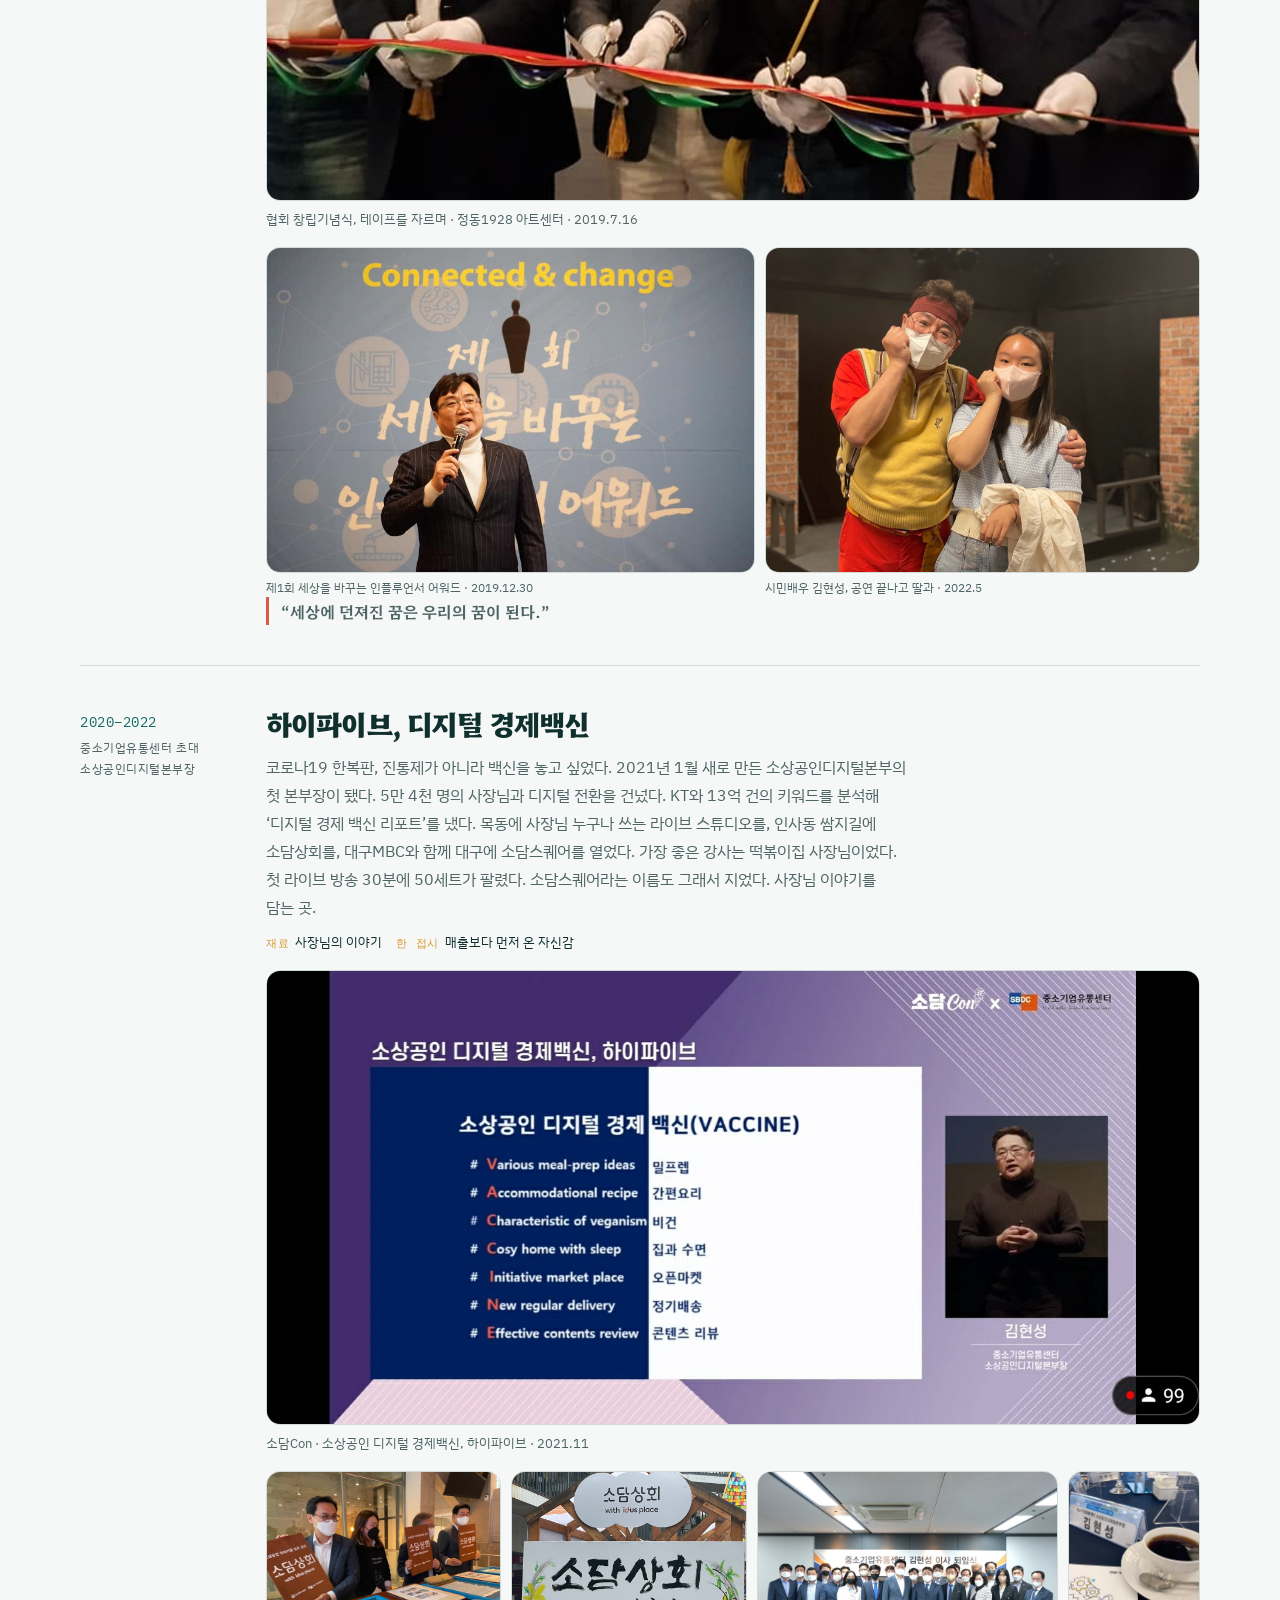
==== commit 3bb162b6: "피클피 보좌관 점검 의견 반영: 문의 폼, 최근 활동, 팩트, 접근성, 검색 - 문의 폼: 회신처 입력란(필수) 추가, 메일 본문에 회신처 포함, '주소 복사' 버튼 - 최근 강연" ====
--- a/index.html
+++ b/index.html
@@ -6,7 +6,10 @@
 <meta name="description" content="뜻과 땀으로 때를 짓는 정책셰프 김현성. 『소상공인을 버린 AI』 저자, 디지털 실학자.">
 <meta property="og:title" content="정책셰프 김현성">
 <meta property="og:description" content="뜻과 땀으로 때를 짓는 정책셰프. 『소상공인을 버린 AI』 저자.">
-<meta property="og:image" content="https://policychef.vercel.app/img/hero.jpg">
+<meta property="og:image" content="https://policychef.vercel.app/img/og.jpg">
+<meta property="og:image:width" content="1200"><meta property="og:image:height" content="630">
+<link rel="canonical" href="https://policychef.vercel.app/">
+<script type="application/ld+json">{"@context":"https://schema.org","@type":"Person","name":"김현성","alternateName":"정책셰프 김현성","url":"https://policychef.vercel.app/","image":"https://policychef.vercel.app/img/hero-mic.jpg","jobTitle":"중랑구 정책실장","description":"정책과 골목 사이를 27년 오간 정책셰프. 『소상공인을 버린 AI』 저자.","sameAs":["https://www.facebook.com/hyunsung.kim.501598","https://www.youtube.com/channel/UCfKIIumgLjOJI00AJpmEHHw"]}</script>
 <meta property="og:url" content="https://policychef.vercel.app/">
 <meta name="twitter:card" content="summary_large_image">
 <meta property="og:type" content="profile">
@@ -43,7 +46,7 @@
       <p class="hero2-eyebrow"><span class="dotmark" aria-hidden="true"></span>정책셰프 · 디지털 실학자</p>
       <h1 class="hero2-h1">
         <span class="ln"><span>뜻과 땀으로</span></span>
-        <span class="ln"><span>때를 짓는<i class="ast">*</i></span></span>
+        <span class="ln"><span>때를 짓는<i class="ast" aria-hidden="true">*</i></span></span>
         <span class="ln"><span>김현성<i class="dot">.</i></span></span>
       </h1>
       <p class="hero2-sub"><i>*</i> 뜻(志)으로 방향을 잡고, 땀(汗)으로 증거하고, 때(時)를 짓는다. 27년 동안 정책과 골목 사이를 오간 사람의 레시피입니다.</p>
@@ -152,8 +155,16 @@
     <div class="talk-list">
       <div class="label">최근 · 예정 강연 · 2026</div>
       <div class="talk">
+        <div class="d">12.3<small>목</small></div>
+        <div><h3>소상공인시장진흥공단 간부 특강 <small>예정</small></h3><p>K-GOLMOK 2027. 광주와 서울에서 해 온 민생 정책을 국가 과제로, 골목에서 전국으로.</p></div>
+      </div>
+      <div class="talk">
         <div class="d">11.27<small>금</small></div>
         <div><h3>방정환교육지원센터 학부모 특강 <small>예정</small></h3><p>AI 시대, 생각하는 아이로 키우려면?</p></div>
+      </div>
+      <div class="talk">
+        <div class="d">11.19<small>목</small></div>
+        <div><h3>제1차 중랑AX 2030 전략포럼 발제</h3><p>중랑AX 2030 전략(1차안). AI는 거들고, 판단과 책임은 사람이 진다.</p></div>
       </div>
       <div class="talk">
         <div class="d">10.1<small>목</small></div>
@@ -335,7 +346,7 @@
     <li id="s-jingbi" class="scene fail">
       <div class="yr">서울시 시절<small>징비록</small></div>
       <div>
-        <h3>제돌이와 꺼진 스크린</h3>
+        <h3>제돌이와 꺼진 스크린 <span class="fail-tag" aria-hidden="true">징비</span></h3>
         <p>성급한 말 한 마디로 제돌이 방류가 정치가 됐다. 그래도 제돌이는 바다로 돌아갔다. 1년 가까이 준비한 디지털 시민시장실은 사정이 달랐다. 떠나고 석 달 뒤인 2017년 6월 문을 열었지만, 조례라는 대못을 박지 않았고, 시장이 바뀌자 스크린은 꺼졌다. 두 실패 모두 기록했다.</p>
         <div class="row">
           <figure style="--r:1.322"><img src="img/book-jedol-stone.jpg" alt="제돌이 방류지에 세운 최재천 교수 손글씨 표지석" width="386" height="292" loading="lazy"><figcaption>제돌이 방류지, 최재천 교수 손글씨 표지석</figcaption></figure>
@@ -468,13 +479,13 @@
   </div>
   <p class="wall-note">최초·최연소 디지털보좌관으로 시장 곁에서 보낸 시간. 청책과 현장, 그리고 실패까지 사진으로 남았다.</p>
   <div class="wall">
-    <figure><img src="img/seoul-mayor-office-table.jpg" alt="서울시장실 테이블에서 박원순 시장과 이야기하는 김현성과 동료들" width="1280" height="853" loading="lazy"><figcaption><span class="k">시장실</span>책 더미 사이, 시장과 한 테이블에서</figcaption></figure>
-    <figure><img src="img/seoul-street-2015.jpg" alt="시장과 함께 골목으로" width="1280" height="852" loading="lazy"><figcaption><span class="k">현장</span>시장과 함께 골목으로</figcaption></figure>
-    <figure><img src="img/seoul-office-meeting-2015.jpg" alt="메르스 대응 시장실 회의 · 2015.6" width="1280" height="853" loading="lazy"><figcaption><span class="k">징비록</span>메르스 대응 시장실 회의 · 2015.6</figcaption></figure>
-    <figure><img src="img/seoul-kakao-mou-2015.jpg" alt="안전한 서울을 위한 서울시–다음카카오 협약 · 2015.1" width="1600" height="1067" loading="lazy"><figcaption><span class="k">디지털</span>안전한 서울을 위한 서울시–다음카카오 협약 · 2015.1</figcaption></figure>
-    <figure><img src="img/cert/seoul-damyang-mou-2015.jpg" alt="서울특별시–담양군 우호교류 협약식 · 2015.7" width="428" height="210" loading="lazy"><figcaption><span class="k">고향</span>서울특별시–담양군 우호교류 협약식 · 2015.7</figcaption></figure>
-    <figure><img src="img/life/seoul-sf-2016.jpg" alt="샌프란시스코 시청 앞에서 · 2016.9" width="1400" height="1050" loading="lazy"><figcaption><span class="k">출장</span>샌프란시스코 시청 앞에서 · 2016.9</figcaption></figure>
-    <figure><img src="img/seoul-mayor-office-2015.jpg" alt="시장실에서 · 2015.7" width="1280" height="852" loading="lazy"><figcaption><span class="k">시장실</span>시장실에서 · 2015.7</figcaption></figure>
+    <figure><img src="img/seoul-mayor-office-table.jpg" alt="서울시장실 테이블에서 박원순 시장과 이야기하는 김현성과 동료들" width="1280" height="853" loading="lazy"><figcaption><span class="k">시장실</span> 책 더미 사이, 시장과 한 테이블에서</figcaption></figure>
+    <figure><img src="img/seoul-street-2015.jpg" alt="시장과 함께 골목으로" width="1280" height="852" loading="lazy"><figcaption><span class="k">현장</span> 시장과 함께 골목으로</figcaption></figure>
+    <figure><img src="img/seoul-office-meeting-2015.jpg" alt="메르스 대응 시장실 회의 · 2015.6" width="1280" height="853" loading="lazy"><figcaption><span class="k">징비록</span> 메르스 대응 시장실 회의 · 2015.6</figcaption></figure>
+    <figure><img src="img/seoul-kakao-mou-2015.jpg" alt="안전한 서울을 위한 서울시–다음카카오 협약 · 2015.1" width="1600" height="1067" loading="lazy"><figcaption><span class="k">디지털</span> 안전한 서울을 위한 서울시–다음카카오 협약 · 2015.1</figcaption></figure>
+    <figure><img src="img/cert/seoul-damyang-mou-2015.jpg" alt="서울특별시–담양군 우호교류 협약식 · 2015.7" width="428" height="210" loading="lazy"><figcaption><span class="k">고향</span> 서울특별시–담양군 우호교류 협약식 · 2015.7</figcaption></figure>
+    <figure><img src="img/life/seoul-sf-2016.jpg" alt="샌프란시스코 시청 앞에서 · 2016.9" width="1400" height="1050" loading="lazy"><figcaption><span class="k">출장</span> 샌프란시스코 시청 앞에서 · 2016.9</figcaption></figure>
+    <figure><img src="img/seoul-mayor-office-2015.jpg" alt="시장실에서 · 2015.7" width="1280" height="852" loading="lazy"><figcaption><span class="k">시장실</span> 시장실에서 · 2015.7</figcaption></figure>
   </div>
 </section>
 
@@ -486,43 +497,43 @@
   </div>
   <p class="wall-note">초대 대표이사로 일한 2년. 함께 일한 재단 식구가 간직해 온 사진에서 골랐다.</p>
   <div class="wall">
-    <figure><img src="img/gj/gj-43.jpg" alt="다시 만난 오월, 광주는 동사(ing)입니다" width="1200" height="900" loading="lazy"><figcaption><span class="k">방명록</span>다시 만난 오월, 광주는 동사(ing)입니다</figcaption></figure>
-    <figure><img src="img/gj/gj-64.jpg" alt="공정한 배달을 위한 사장님들의 목소리" width="1200" height="643" loading="lazy"><figcaption><span class="k">공공배달</span>공정한 배달을 위한 사장님들의 목소리</figcaption></figure>
-    <figure><img src="img/gj/gj-indep-speech-2024.jpg" alt="‘배달의 민족 독립(탈퇴) 선언’ 현수막 아래에서 발언하는 김현성 대표" width="900" height="1200" loading="lazy"><figcaption><span class="k">독립선언</span>소상공인·소비자 ‘배달의 민족’ 독립 선언 · 광주시의회 · 2024.7.19</figcaption></figure>
-    <figure><img src="img/gj/gj-assembly-delivery-2024.jpg" alt="국회 토론회 ‘배달의민족 수수료 인상을 통해 본 배달앱 문제점과 개선방향’ 참석자 단체 사진" width="1280" height="576" loading="lazy"><figcaption><span class="k">국회</span>배달앱 수수료 토론회, 광주의 목소리를 국회로 · 2024.8.6</figcaption></figure>
-    <figure><img src="img/gj/gj-yangdong-checkup-2025.jpg" alt="양동전통시장 고객지원센터에 차린 소상공인 찾아가는 종합건강검진 접수대" width="1280" height="591" loading="lazy"><figcaption><span class="k">건강</span>소상공인을 위한 찾아가는 종합건강검진 · 양동시장 · 2025.2.27</figcaption></figure>
-    <figure><img src="img/gj/gj-84.jpg" alt="kbc 〈뉴스와이드〉 · 공급이 아니라 수요 관점으로" width="1194" height="672" loading="lazy"><figcaption><span class="k">방송</span>kbc 〈뉴스와이드〉 · 공급이 아니라 수요 관점으로</figcaption></figure>
-    <figure><img src="img/gj/gj-mbc-studio-2025.jpg" alt="광주MBC 〈시사 용광로〉 스튜디오 토론" width="1400" height="647" loading="lazy"><figcaption><span class="k">방송</span>광주MBC 〈시사 용광로〉 · 2025.6</figcaption></figure>
-    <figure><img src="img/gj/gj-122.jpg" alt="소상공인 밀키트, 광주FC 경기장에서" width="1200" height="800" loading="lazy"><figcaption><span class="k">광주푸드클럽</span>소상공인 밀키트, 광주FC 경기장에서</figcaption></figure>
-    <figure><img src="img/gj/gj-128.jpg" alt="라커룸에서 나눈 이야기" width="1200" height="1200" loading="lazy"><figcaption><span class="k">광주FC</span>라커룸에서 나눈 이야기</figcaption></figure>
-    <figure><img src="img/gj/gj-153.jpg" alt="골목 밤 축제 개막" width="1200" height="1200" loading="lazy"><figcaption><span class="k">골목 축제</span>골목 밤 축제 개막</figcaption></figure>
-    <figure><img src="img/gj/gj-132.jpg" alt="국회 기자회견" width="1200" height="540" loading="lazy"><figcaption><span class="k">국회</span>국회 기자회견</figcaption></figure>
-    <figure><img src="img/gj/gj-47.jpg" alt="지역경제 위기 대응 정책 심포지엄" width="1200" height="900" loading="lazy"><figcaption><span class="k">심포지엄</span>지역경제 위기 대응 정책 심포지엄</figcaption></figure>
-    <figure><img src="img/gj/gj-176.jpg" alt="‘나라사랑가게’ 협약식" width="600" height="450" loading="lazy"><figcaption><span class="k">협약</span>‘나라사랑가게’ 협약식</figcaption></figure>
-    <figure><img src="img/gj/gj-95.jpg" alt="포용·공정·정의로운 디지털전환도시" width="1200" height="1200" loading="lazy"><figcaption><span class="k">성과 공유</span>포용·공정·정의로운 디지털전환도시</figcaption></figure>
-    <figure><img src="img/gj/gj-79.jpg" alt="사장님의 언어로 말하기" width="1200" height="782" loading="lazy"><figcaption><span class="k">인터뷰</span>사장님의 언어로 말하기</figcaption></figure>
-    <figure><img src="img/cert/gwangju-kag-mou-2023.jpg" alt="재단과 한국거버넌스학회의 지역 일자리·노동 정책 업무협약" width="1400" height="795" loading="lazy"><figcaption><span class="k">협약</span>한국거버넌스학회와 지역 일자리·노동 정책 업무협약 · 2023.10</figcaption></figure>
-    <figure><img src="img/cert/mudeung-2024.jpg" alt="무등일보 제17기 독자권익위원 위촉" width="1191" height="1400" loading="lazy"><figcaption><span class="k">지역 언론</span>무등일보 제17기 독자권익위원 위촉 · 2024.2</figcaption></figure>
-    <figure><img src="img/cert/gwangju-labor-mou-2025.jpg" alt="재단 노사상생 협약식" width="1400" height="1050" loading="lazy"><figcaption><span class="k">노사</span>노사상생 협약식 · 2025.6</figcaption></figure>
-    <figure><img src="img/cert/gwangju-thanks-plaque-2025.jpg" alt="초대 대표이사 김현성 감사패 전달식" width="1280" height="720" loading="lazy"><figcaption><span class="k">감사패</span>“헌신과 열정에 감사드리며” · 2025.8</figcaption></figure>
-    <figure><img src="img/event/forum-ecopeace-2023.jpg" alt="경기도 DMZ 오픈 에코피스포럼 · 2023.9" width="1400" height="1050" loading="lazy"><figcaption><span class="k">포럼</span>경기도 DMZ 오픈 에코피스포럼 · 2023.9</figcaption></figure>
-    <figure><img src="img/event/seminar-franchise-2023.jpg" alt="프랜차이즈 업계 취임식 축사 · 2023.12" width="1400" height="1050" loading="lazy"><figcaption><span class="k">축사</span>프랜차이즈 업계 취임식 축사 · 2023.12</figcaption></figure>
-    <figure><img src="img/event/seminar-local-digital-2024.jpg" alt="“디지털 경제는 로컬을 위해서 무엇을 할 수 있을까?” · 2024.1" width="1400" height="816" loading="lazy"><figcaption><span class="k">강연</span>“디지털 경제는 로컬을 위해서 무엇을 할 수 있을까?” · 2024.1</figcaption></figure>
-    <figure><img src="img/event/seminar-policy-share-2024.jpg" alt="“소상공인이 있어 광주가 있다” 소상공인 성장 지원 정책 공유회 · 2024.3" width="1304" height="1386" loading="lazy"><figcaption><span class="k">공유회</span>“소상공인이 있어 광주가 있다” 소상공인 성장 지원 정책 공유회 · 2024.3</figcaption></figure>
-    <figure><img src="img/life/gj-dalbit-mou-2024.jpg" alt="대구전통시장진흥재단과 광주경제진흥상생일자리재단의 소상공인 디지털 전환 달빛동맹 업무협약" width="1411" height="1058" loading="lazy"><figcaption><span class="k">협약</span>대구와 맺은 ‘소상공인 디지털 전환 달빛동맹’ · 2024.6</figcaption></figure>
-    <figure><img src="img/event/forum-gwangju-women-2025.jpg" alt="제182차 광주여성경제인포럼 ‘디지털 커머스로 여는 기회의 문’ · 2025.3" width="1400" height="934" loading="lazy"><figcaption><span class="k">강연</span>제182차 광주여성경제인포럼 ‘디지털 커머스로 여는 기회의 문’ · 2025.3</figcaption></figure>
-    <figure><img src="img/event/seminar-restaurant-assoc-2025.jpg" alt="한국외식업중앙회 광주시지회 정기총회 · 2025.4" width="1400" height="647" loading="lazy"><figcaption><span class="k">축사</span>한국외식업중앙회 광주시지회 정기총회 · 2025.4</figcaption></figure>
-    <figure><img src="img/event/meeting-ai-seoul-2025.jpg" alt="‘모두의 AI @서울’ 정책 토론회 · 2025.7" width="1400" height="934" loading="lazy"><figcaption><span class="k">국회</span>‘모두의 AI @서울’ 정책 토론회 · 2025.7</figcaption></figure>
-    <figure><img src="img/event/seminar-bank-2025.jpg" alt="‘지역 경제와 상생하는 은행 산업의 혁신과 미래’ · 2025.7" width="1050" height="1400" loading="lazy"><figcaption><span class="k">강연</span>‘지역 경제와 상생하는 은행 산업의 혁신과 미래’ · 2025.7</figcaption></figure>
-    <figure><img src="img/life/gj-mudeung-interview-2023.jpg" alt="무등일보 인터뷰 “상생 이끄는 ‘지산지소’ 실천… 국가대표 수요혁신기관으로” · 2023.11" width="1050" height="1400" loading="lazy"><figcaption><span class="k">인터뷰</span>무등일보 인터뷰 “상생 이끄는 ‘지산지소’ 실천… 국가대표 수요혁신기관으로” · 2023.11</figcaption></figure>
-    <figure><img src="img/life/gj-inclusive-growth-panel-2025.jpg" alt="국회토론회 ‘대한민국 성장판을 견인하는 포용성장도시 광주모델’ 토론석에서 발언하는 김현성" width="1132" height="849" loading="lazy"><figcaption><span class="k">국회</span>국회토론회 ‘대한민국 성장판을 견인하는 포용성장도시 광주모델’ 토론자로 · 2025.2</figcaption></figure>
-    <figure><img src="img/life/gj-better-start-2025.jpg" alt="‘Better Start’ 강연 · 2025.2" width="1400" height="786" loading="lazy"><figcaption><span class="k">강연</span>‘Better Start’ 강연 · 2025.2</figcaption></figure>
-    <figure><img src="img/life/gj-esg-cinema-2025.jpg" alt="햇빛연금이 만든 ESG 시네마 토크콘서트 ‘초혼’ · 2025.3" width="1400" height="1050" loading="lazy"><figcaption><span class="k">문화</span>햇빛연금이 만든 ESG 시네마 토크콘서트 ‘초혼’ · 2025.3</figcaption></figure>
-    <figure><img src="img/life/gj-fair-delivery-2025.jpg" alt="“공정앱 주문, 우선 배달” 광주 시민 연대 · 2025.4" width="1400" height="934" loading="lazy"><figcaption><span class="k">공공배달</span>“공정앱 주문, 우선 배달” 광주 시민 연대 · 2025.4</figcaption></figure>
-    <figure><img src="img/life/gj-job-festa-2025.jpg" alt="2025 광주 함께 JOB 페스타 · 2025.6" width="1400" height="1050" loading="lazy"><figcaption><span class="k">일자리</span>2025 광주 함께 JOB 페스타 · 2025.6</figcaption></figure>
-    <figure><img src="img/life/gj-digital-doctor-2025.jpg" alt="“소상공인이 있어 광주가 있다” 청년 디지털닥터단 2기 발대식 · 2025.6" width="1400" height="788" loading="lazy"><figcaption><span class="k">디지털닥터</span>“소상공인이 있어 광주가 있다” 청년 디지털닥터단 2기 발대식 · 2025.6</figcaption></figure>
-    <figure><img src="img/gj/gj-11.jpg" alt="초대 대표이사 감사패 전달식 · 직원들과" width="1200" height="900" loading="lazy"><figcaption><span class="k">떠나며</span>초대 대표이사 감사패 전달식 · 직원들과</figcaption></figure>
-    <figure><img src="img/life/portrait-wall-2025.jpg" alt="역대 대표 사진 맨 끝에 걸린 얼굴 · 2025.8" width="1280" height="1280" loading="lazy"><figcaption><span class="k">떠나며</span>역대 대표 사진 맨 끝에 걸린 얼굴 · 2025.8</figcaption></figure>
+    <figure><img src="img/gj/gj-43.jpg" alt="다시 만난 오월, 광주는 동사(ing)입니다" width="1200" height="900" loading="lazy"><figcaption><span class="k">방명록</span> 다시 만난 오월, 광주는 동사(ing)입니다</figcaption></figure>
+    <figure><img src="img/gj/gj-64.jpg" alt="공정한 배달을 위한 사장님들의 목소리" width="1200" height="643" loading="lazy"><figcaption><span class="k">공공배달</span> 공정한 배달을 위한 사장님들의 목소리</figcaption></figure>
+    <figure><img src="img/gj/gj-indep-speech-2024.jpg" alt="‘배달의 민족 독립(탈퇴) 선언’ 현수막 아래에서 발언하는 김현성 대표" width="900" height="1200" loading="lazy"><figcaption><span class="k">독립선언</span> 소상공인·소비자 ‘배달의 민족’ 독립 선언 · 광주시의회 · 2024.7.19</figcaption></figure>
+    <figure><img src="img/gj/gj-assembly-delivery-2024.jpg" alt="국회 토론회 ‘배달의민족 수수료 인상을 통해 본 배달앱 문제점과 개선방향’ 참석자 단체 사진" width="1280" height="576" loading="lazy"><figcaption><span class="k">국회</span> 배달앱 수수료 토론회, 광주의 목소리를 국회로 · 2024.8.6</figcaption></figure>
+    <figure><img src="img/gj/gj-yangdong-checkup-2025.jpg" alt="양동전통시장 고객지원센터에 차린 소상공인 찾아가는 종합건강검진 접수대" width="1280" height="591" loading="lazy"><figcaption><span class="k">건강</span> 소상공인을 위한 찾아가는 종합건강검진 · 양동시장 · 2025.2.27</figcaption></figure>
+    <figure><img src="img/gj/gj-84.jpg" alt="kbc 〈뉴스와이드〉 · 공급이 아니라 수요 관점으로" width="1194" height="672" loading="lazy"><figcaption><span class="k">방송</span> kbc 〈뉴스와이드〉 · 공급이 아니라 수요 관점으로</figcaption></figure>
+    <figure><img src="img/gj/gj-mbc-studio-2025.jpg" alt="광주MBC 〈시사 용광로〉 스튜디오 토론" width="1400" height="647" loading="lazy"><figcaption><span class="k">방송</span> 광주MBC 〈시사 용광로〉 · 2025.6</figcaption></figure>
+    <figure><img src="img/gj/gj-122.jpg" alt="소상공인 밀키트, 광주FC 경기장에서" width="1200" height="800" loading="lazy"><figcaption><span class="k">광주푸드클럽</span> 소상공인 밀키트, 광주FC 경기장에서</figcaption></figure>
+    <figure><img src="img/gj/gj-128.jpg" alt="라커룸에서 나눈 이야기" width="1200" height="1200" loading="lazy"><figcaption><span class="k">광주FC</span> 라커룸에서 나눈 이야기</figcaption></figure>
+    <figure><img src="img/gj/gj-153.jpg" alt="골목 밤 축제 개막" width="1200" height="1200" loading="lazy"><figcaption><span class="k">골목 축제</span> 골목 밤 축제 개막</figcaption></figure>
+    <figure><img src="img/gj/gj-132.jpg" alt="국회 기자회견" width="1200" height="540" loading="lazy"><figcaption><span class="k">국회</span> 국회 기자회견</figcaption></figure>
+    <figure><img src="img/gj/gj-47.jpg" alt="지역경제 위기 대응 정책 심포지엄" width="1200" height="900" loading="lazy"><figcaption><span class="k">심포지엄</span> 지역경제 위기 대응 정책 심포지엄</figcaption></figure>
+    <figure><img src="img/gj/gj-176.jpg" alt="‘나라사랑가게’ 협약식" width="600" height="450" loading="lazy"><figcaption><span class="k">협약</span> ‘나라사랑가게’ 협약식</figcaption></figure>
+    <figure><img src="img/gj/gj-95.jpg" alt="포용·공정·정의로운 디지털전환도시" width="1200" height="1200" loading="lazy"><figcaption><span class="k">성과 공유</span> 포용·공정·정의로운 디지털전환도시</figcaption></figure>
+    <figure><img src="img/gj/gj-79.jpg" alt="사장님의 언어로 말하기" width="1200" height="782" loading="lazy"><figcaption><span class="k">인터뷰</span> 사장님의 언어로 말하기</figcaption></figure>
+    <figure><img src="img/cert/gwangju-kag-mou-2023.jpg" alt="재단과 한국거버넌스학회의 지역 일자리·노동 정책 업무협약" width="1400" height="795" loading="lazy"><figcaption><span class="k">협약</span> 한국거버넌스학회와 지역 일자리·노동 정책 업무협약 · 2023.10</figcaption></figure>
+    <figure><img src="img/cert/mudeung-2024.jpg" alt="무등일보 제17기 독자권익위원 위촉" width="1191" height="1400" loading="lazy"><figcaption><span class="k">지역 언론</span> 무등일보 제17기 독자권익위원 위촉 · 2024.2</figcaption></figure>
+    <figure><img src="img/cert/gwangju-labor-mou-2025.jpg" alt="재단 노사상생 협약식" width="1400" height="1050" loading="lazy"><figcaption><span class="k">노사</span> 노사상생 협약식 · 2025.6</figcaption></figure>
+    <figure><img src="img/cert/gwangju-thanks-plaque-2025.jpg" alt="초대 대표이사 김현성 감사패 전달식" width="1280" height="720" loading="lazy"><figcaption><span class="k">감사패</span> “헌신과 열정에 감사드리며” · 2025.8</figcaption></figure>
+    <figure><img src="img/event/forum-ecopeace-2023.jpg" alt="경기도 DMZ 오픈 에코피스포럼 · 2023.9" width="1400" height="1050" loading="lazy"><figcaption><span class="k">포럼</span> 경기도 DMZ 오픈 에코피스포럼 · 2023.9</figcaption></figure>
+    <figure><img src="img/event/seminar-franchise-2023.jpg" alt="프랜차이즈 업계 취임식 축사 · 2023.12" width="1400" height="1050" loading="lazy"><figcaption><span class="k">축사</span> 프랜차이즈 업계 취임식 축사 · 2023.12</figcaption></figure>
+    <figure><img src="img/event/seminar-local-digital-2024.jpg" alt="“디지털 경제는 로컬을 위해서 무엇을 할 수 있을까?” · 2024.1" width="1400" height="816" loading="lazy"><figcaption><span class="k">강연</span> “디지털 경제는 로컬을 위해서 무엇을 할 수 있을까?” · 2024.1</figcaption></figure>
+    <figure><img src="img/event/seminar-policy-share-2024.jpg" alt="“소상공인이 있어 광주가 있다” 소상공인 성장 지원 정책 공유회 · 2024.3" width="1304" height="1386" loading="lazy"><figcaption><span class="k">공유회</span> “소상공인이 있어 광주가 있다” 소상공인 성장 지원 정책 공유회 · 2024.3</figcaption></figure>
+    <figure><img src="img/life/gj-dalbit-mou-2024.jpg" alt="대구전통시장진흥재단과 광주경제진흥상생일자리재단의 소상공인 디지털 전환 달빛동맹 업무협약" width="1411" height="1058" loading="lazy"><figcaption><span class="k">협약</span> 대구와 맺은 ‘소상공인 디지털 전환 달빛동맹’ · 2024.6</figcaption></figure>
+    <figure><img src="img/event/forum-gwangju-women-2025.jpg" alt="제182차 광주여성경제인포럼 ‘디지털 커머스로 여는 기회의 문’ · 2025.3" width="1400" height="934" loading="lazy"><figcaption><span class="k">강연</span> 제182차 광주여성경제인포럼 ‘디지털 커머스로 여는 기회의 문’ · 2025.3</figcaption></figure>
+    <figure><img src="img/event/seminar-restaurant-assoc-2025.jpg" alt="한국외식업중앙회 광주시지회 정기총회 · 2025.4" width="1400" height="647" loading="lazy"><figcaption><span class="k">축사</span> 한국외식업중앙회 광주시지회 정기총회 · 2025.4</figcaption></figure>
+    <figure><img src="img/event/meeting-ai-seoul-2025.jpg" alt="‘모두의 AI @서울’ 정책 토론회 · 2025.7" width="1400" height="934" loading="lazy"><figcaption><span class="k">국회</span> ‘모두의 AI @서울’ 정책 토론회 · 2025.7</figcaption></figure>
+    <figure><img src="img/event/seminar-bank-2025.jpg" alt="‘지역 경제와 상생하는 은행 산업의 혁신과 미래’ · 2025.7" width="1050" height="1400" loading="lazy"><figcaption><span class="k">강연</span> ‘지역 경제와 상생하는 은행 산업의 혁신과 미래’ · 2025.7</figcaption></figure>
+    <figure><img src="img/life/gj-mudeung-interview-2023.jpg" alt="무등일보 인터뷰 “상생 이끄는 ‘지산지소’ 실천… 국가대표 수요혁신기관으로” · 2023.11" width="1050" height="1400" loading="lazy"><figcaption><span class="k">인터뷰</span> 무등일보 인터뷰 “상생 이끄는 ‘지산지소’ 실천… 국가대표 수요혁신기관으로” · 2023.11</figcaption></figure>
+    <figure><img src="img/life/gj-inclusive-growth-panel-2025.jpg" alt="국회토론회 ‘대한민국 성장판을 견인하는 포용성장도시 광주모델’ 토론석에서 발언하는 김현성" width="1132" height="849" loading="lazy"><figcaption><span class="k">국회</span> 국회토론회 ‘대한민국 성장판을 견인하는 포용성장도시 광주모델’ 토론자로 · 2025.2</figcaption></figure>
+    <figure><img src="img/life/gj-better-start-2025.jpg" alt="‘Better Start’ 강연 · 2025.2" width="1400" height="786" loading="lazy"><figcaption><span class="k">강연</span> ‘Better Start’ 강연 · 2025.2</figcaption></figure>
+    <figure><img src="img/life/gj-esg-cinema-2025.jpg" alt="햇빛연금이 만든 ESG 시네마 토크콘서트 ‘초혼’ · 2025.3" width="1400" height="1050" loading="lazy"><figcaption><span class="k">문화</span> 햇빛연금이 만든 ESG 시네마 토크콘서트 ‘초혼’ · 2025.3</figcaption></figure>
+    <figure><img src="img/life/gj-fair-delivery-2025.jpg" alt="“공정앱 주문, 우선 배달” 광주 시민 연대 · 2025.4" width="1400" height="934" loading="lazy"><figcaption><span class="k">공공배달</span> “공정앱 주문, 우선 배달” 광주 시민 연대 · 2025.4</figcaption></figure>
+    <figure><img src="img/life/gj-job-festa-2025.jpg" alt="2025 광주 함께 JOB 페스타 · 2025.6" width="1400" height="1050" loading="lazy"><figcaption><span class="k">일자리</span> 2025 광주 함께 JOB 페스타 · 2025.6</figcaption></figure>
+    <figure><img src="img/life/gj-digital-doctor-2025.jpg" alt="“소상공인이 있어 광주가 있다” 청년 디지털닥터단 2기 발대식 · 2025.6" width="1400" height="788" loading="lazy"><figcaption><span class="k">디지털닥터</span> “소상공인이 있어 광주가 있다” 청년 디지털닥터단 2기 발대식 · 2025.6</figcaption></figure>
+    <figure><img src="img/gj/gj-11.jpg" alt="초대 대표이사 감사패 전달식 · 직원들과" width="1200" height="900" loading="lazy"><figcaption><span class="k">떠나며</span> 초대 대표이사 감사패 전달식 · 직원들과</figcaption></figure>
+    <figure><img src="img/life/portrait-wall-2025.jpg" alt="역대 대표 사진 맨 끝에 걸린 얼굴 · 2025.8" width="1280" height="1280" loading="lazy"><figcaption><span class="k">떠나며</span> 역대 대표 사진 맨 끝에 걸린 얼굴 · 2025.8</figcaption></figure>
   </div>
 </section>
 
@@ -629,7 +640,7 @@
     <div>
       <div class="k">진행 중</div>
       <h3>중랑 AX 1번지</h3>
-      <p>공공이 먼저 AI를 부리는 법을 익힌다. 그래야 골목에도 건넬 수 있다. 2026년 10월 1일 구청에 중랑AI혁신팀이 생겼고, ‘중랑AX 100일’로 부서마다 AI 과제를 찾고 있다.</p>
+      <p>공공이 먼저 AI를 부리는 법을 익힌다. 그래야 골목에도 건넬 수 있다. 2026년 10월 1일 구청에 중랑AI혁신팀이 생겼고, ‘중랑AX 100일’로 부서마다 AI 과제를 찾고 있다. 11월 19일 제1차 중랑AX 2030 전략포럼에서 ‘중랑AX 2030 전략(1차안)’을 내놓았고, 포럼에서 나온 의견을 담아 100일을 마치는 2027년 1월 최종안으로 잇는다.</p>
     </div>
     <div>
       <div class="k">2026.9 —</div>
@@ -646,13 +657,13 @@
   </div>
   <p class="wall-note">책 이후의 현장. 강연장과 회의실에서.</p>
   <div class="wall">
-    <figure><img src="img/life/giving-club-2025.jpg" alt="민생경제연구소 안함사 장학금 500만 기부클럽 가입식 단체 사진" width="1400" height="1050" loading="lazy"><figcaption><span class="k">나눔</span>민생경제연구소 ‘안함사’ 장학금 500만 기부클럽 1호 기부자로 · 가입식 · 국회 · 2025.9</figcaption></figure>
-    <figure><img src="img/event/seminar-women-venture-2025.jpg" alt="광주전남 여성벤처인과 함께하는 디지털 선도도시 · 2025.10" width="1280" height="720" loading="lazy"><figcaption><span class="k">강연</span>광주전남 여성벤처인과 함께하는 디지털 선도도시 · 2025.10</figcaption></figure>
-    <figure><img src="img/event/seminar-buringai-2026.jpg" alt="‘소상공인을 버린 AI’ 강연 · 2026.1" width="960" height="1280" loading="lazy"><figcaption><span class="k">강연</span>‘소상공인을 버린 AI’ 강연 · 2026.1</figcaption></figure>
-    <figure><img src="img/event/meeting-advisory-2026.jpg" alt="정책자문위원회 지방재정·지역경제분과 위원 · 2026.1" width="1050" height="1400" loading="lazy"><figcaption><span class="k">자문</span>정책자문위원회 지방재정·지역경제분과 위원 · 2026.1</figcaption></figure>
-    <figure><img src="img/life/book-semas-2026.jpg" alt="소상공인시장진흥공단에서, 『소상공인을 버린 AI』를 들고 · 2026.4" width="1400" height="1050" loading="lazy"><figcaption><span class="k">책</span>소상공인시장진흥공단에서, 『소상공인을 버린 AI』를 들고 · 2026.4</figcaption></figure>
-    <figure><img src="img/fb-with-book.jpg" alt="『소상공인을 버린 AI』를 든 김제선 대전 중구청장과 김현성" width="1200" height="960" loading="lazy"><figcaption><span class="k">책</span>김제선 대전 중구청장과, 『소상공인을 버린 AI』를 들고</figcaption></figure>
-    <figure><img src="img/event/sodam-concert-2026.jpg" alt="소담소담 명사 초청 토크콘서트 무대의 김현성과 객석을 채운 청중" width="1600" height="900" loading="lazy"><figcaption><span class="k">강연</span>소담소담 명사 초청 토크콘서트 ‘AI를 부리는 사장님’ · 소상공인 지식배움터 · 2026.9.30</figcaption></figure>
+    <figure><img src="img/life/giving-club-2025.jpg" alt="민생경제연구소 안함사 장학금 500만 기부클럽 가입식 단체 사진" width="1400" height="1050" loading="lazy"><figcaption><span class="k">나눔</span> 민생경제연구소 ‘안함사’ 장학금 500만 기부클럽 1호 기부자로 · 가입식 · 국회 · 2025.9</figcaption></figure>
+    <figure><img src="img/event/seminar-women-venture-2025.jpg" alt="광주전남 여성벤처인과 함께하는 디지털 선도도시 · 2025.10" width="1280" height="720" loading="lazy"><figcaption><span class="k">강연</span> 광주전남 여성벤처인과 함께하는 디지털 선도도시 · 2025.10</figcaption></figure>
+    <figure><img src="img/event/seminar-buringai-2026.jpg" alt="‘소상공인을 버린 AI’ 강연 · 2026.1" width="960" height="1280" loading="lazy"><figcaption><span class="k">강연</span> ‘소상공인을 버린 AI’ 강연 · 2026.1</figcaption></figure>
+    <figure><img src="img/event/meeting-advisory-2026.jpg" alt="정책자문위원회 지방재정·지역경제분과 위원 · 2026.1" width="1050" height="1400" loading="lazy"><figcaption><span class="k">자문</span> 정책자문위원회 지방재정·지역경제분과 위원 · 2026.1</figcaption></figure>
+    <figure><img src="img/life/book-semas-2026.jpg" alt="소상공인시장진흥공단에서, 『소상공인을 버린 AI』를 들고 · 2026.4" width="1400" height="1050" loading="lazy"><figcaption><span class="k">책</span> 소상공인시장진흥공단에서, 『소상공인을 버린 AI』를 들고 · 2026.4</figcaption></figure>
+    <figure><img src="img/fb-with-book.jpg" alt="『소상공인을 버린 AI』를 든 김제선 대전 중구청장과 김현성" width="1200" height="960" loading="lazy"><figcaption><span class="k">책</span> 김제선 대전 중구청장과, 『소상공인을 버린 AI』를 들고</figcaption></figure>
+    <figure><img src="img/event/sodam-concert-2026.jpg" alt="소담소담 명사 초청 토크콘서트 무대의 김현성과 객석을 채운 청중" width="1600" height="900" loading="lazy"><figcaption><span class="k">강연</span> 소담소담 명사 초청 토크콘서트 ‘AI를 부리는 사장님’ · 소상공인 지식배움터 · 2026.9.30</figcaption></figure>
   </div>
 </section>
 
@@ -732,12 +743,12 @@
   </div>
   <p class="wall-note">맡은 자리마다 종이 한 장이 남았다. 임명장과 위촉장, 그리고 상장.</p>
   <div class="wall certs">
-    <figure><img src="img/cert/appt-gwangju-ceo-2023.jpg" alt="광주경제진흥상생일자리재단 대표이사 임명장" width="1050" height="1400" loading="lazy"><figcaption><span class="k">2023.8</span>광주경제진흥상생일자리재단 대표이사</figcaption></figure>
-    <figure><img src="img/cert/appt-state-planning-2025.jpg" alt="국정기획위원회 자문위원 위촉장" width="431" height="616" loading="lazy"><figcaption><span class="k">2025.6</span>국정기획위원회 자문위원</figcaption></figure>
-    <figure><img src="img/life/plaque-epaa-2025.jpg" alt="전국경제진흥원협의회 감사패" width="1050" height="1400" loading="lazy"><figcaption><span class="k">2025.7</span>전국경제진흥원협의회 감사패</figcaption></figure>
-    <figure><img src="img/cert/appt-gwangju-golmok-2025.jpg" alt="광주광역시 골목경제 정책자문관 위촉장" width="1050" height="1400" loading="lazy"><figcaption><span class="k">2025.8</span>광주광역시 골목경제 정책자문관</figcaption></figure>
-    <figure><img src="img/cert/appt-ai-committee-2025.jpg" alt="국가인공지능전략위원회 자문위원 위촉장" width="583" height="769" loading="lazy"><figcaption><span class="k">2025.12</span>국가인공지능전략위원회 자문위원</figcaption></figure>
-    <figure><img src="img/cert/appt-mss-2026.jpg" alt="중소·벤처·소상공인 민관 정책협의회 위원 위촉장" width="1050" height="1400" loading="lazy"><figcaption><span class="k">2026.3</span>중소·벤처·소상공인 민관 정책협의회 위원</figcaption></figure>
+    <figure><img src="img/cert/appt-gwangju-ceo-2023.jpg" alt="광주경제진흥상생일자리재단 대표이사 임명장" width="1050" height="1400" loading="lazy"><figcaption><span class="k">2023.8</span> 광주경제진흥상생일자리재단 대표이사</figcaption></figure>
+    <figure><img src="img/cert/appt-state-planning-2025.jpg" alt="국정기획위원회 자문위원 위촉장" width="431" height="616" loading="lazy"><figcaption><span class="k">2025.6</span> 국정기획위원회 자문위원</figcaption></figure>
+    <figure><img src="img/life/plaque-epaa-2025.jpg" alt="전국경제진흥원협의회 감사패" width="1050" height="1400" loading="lazy"><figcaption><span class="k">2025.7</span> 전국경제진흥원협의회 감사패</figcaption></figure>
+    <figure><img src="img/cert/appt-gwangju-golmok-2025.jpg" alt="광주광역시 골목경제 정책자문관 위촉장" width="1050" height="1400" loading="lazy"><figcaption><span class="k">2025.8</span> 광주광역시 골목경제 정책자문관</figcaption></figure>
+    <figure><img src="img/cert/appt-ai-committee-2025.jpg" alt="국가인공지능전략위원회 자문위원 위촉장" width="583" height="769" loading="lazy"><figcaption><span class="k">2025.12</span> 국가인공지능전략위원회 자문위원</figcaption></figure>
+    <figure><img src="img/cert/appt-mss-2026.jpg" alt="중소·벤처·소상공인 민관 정책협의회 위원 위촉장" width="1050" height="1400" loading="lazy"><figcaption><span class="k">2026.3</span> 중소·벤처·소상공인 민관 정책협의회 위원</figcaption></figure>
   </div>
   <div class="bio">
     <img class="portrait" src="img/fb-portrait-formal.jpg" alt="김현성 프로필 사진" width="1050" height="1350" loading="lazy">
@@ -753,13 +764,13 @@
           <li>성평등가족부 소통자문회의 위원 <span>2026.4–</span></li>
           <li>행정안전부 정보시스템 등급심의위원회 위원 <span>지방행정분과 · 2026.7–</span></li>
           <li>소상공인시장진흥공단 명예이사 <span>2026.9–</span></li>
-          <li>신한카드 소상공인 지원사업 자문 <span>작가 · 2026–</span></li>
           <li>뜻땀때 스튜디오 대표</li>
         </ul>
       </div>
       <div>
         <h3>지나온 곳</h3>
         <ul>
+          <li>신한카드 소상공인 지원사업 자문작가 <span>2026</span></li>
           <li>광주광역시 골목경제 정책자문관 <span>2025.8–2026.8</span></li>
           <li>국정기획위원회 경제2분과 자문위원 <span>2025</span></li>
           <li>광주경제진흥상생일자리재단 초대 대표이사 <span>2023.8–2025</span></li>
@@ -899,7 +910,7 @@
   <div class="contact-card reveal">
     <div class="contact-icon" aria-hidden="true">청</div>
     <h2>강연 · 협업 문의</h2>
-    <p>강연, 기관 교육, 정책 자문, 인터뷰, 칼럼·기고. 어떤 제안이든 먼저 듣겠습니다.<br>보내 주시면 직접 읽고 답하겠습니다.</p>
+    <p>강연, 기관 교육, 정책 자문, 인터뷰, 칼럼·기고. 어떤 제안이든 먼저 듣겠습니다. <br>보내 주시면 직접 읽고 답하겠습니다.</p>
     <!-- 받는 주소는 data-to 한 곳에만 적는다. 비어 있으면 폼 대신 안내 문구가 보인다. -->
     <form class="contact-form" id="contact-form" data-to="goodmorninghope@gmail.com" novalidate>
       <div class="form-row">
@@ -915,10 +926,11 @@
         <label class="type-chip"><input type="radio" name="type" value="칼럼·기고"><span>칼럼 · 기고</span></label>
         <label class="type-chip"><input type="radio" name="type" value="기타"><span>기타</span></label>
       </fieldset>
+      <input class="f-field" type="text" name="reply" placeholder="회신받을 이메일 또는 전화 *" required autocomplete="email">
       <textarea class="f-field" name="message" placeholder="일정, 장소, 청중, 듣고 싶은 이야기 *" required></textarea>
       <button class="btn-submit" type="submit">메일로 보내기 <span aria-hidden="true">→</span></button>
       <p class="form-msg" id="form-msg" aria-live="polite"></p>
-      <p class="form-alt">메일 앱이 열리지 않으면 <a href="mailto:goodmorninghope@gmail.com">goodmorninghope@gmail.com</a>으로 바로 보내 주세요.</p>
+      <p class="form-alt">메일 앱이 열리지 않으면 <a href="mailto:goodmorninghope@gmail.com">goodmorninghope@gmail.com</a>으로 바로 보내 주세요. <button type="button" class="copy-mail" id="copy-mail">주소 복사</button></p>
     </form>
     <p class="contact-off" id="contact-off" hidden>문의 창구를 곧 엽니다. 그 사이에는 뉴스레터 「뜻땀때 소포」로 소식을 전합니다.</p>
   </div>
@@ -950,10 +962,15 @@
   f.addEventListener('submit',e=>{
     e.preventDefault();
     const d=new FormData(f), msg=document.getElementById('form-msg');
-    if(!d.get('name').trim()||!d.get('message').trim()){msg.textContent='이름과 문의 내용을 적어 주세요.';return}
+    if(!d.get('name').trim()||!d.get('reply').trim()||!d.get('message').trim()){msg.textContent='이름, 회신처, 문의 내용을 적어 주세요.';return}
     const subject='['+d.get('type')+'] '+d.get('name')+(d.get('org').trim()?' · '+d.get('org').trim():'');
-    location.href='mailto:'+to+'?subject='+encodeURIComponent(subject)+'&body='+encodeURIComponent(d.get('message'));
-    msg.textContent='메일 앱이 열립니다. 열리지 않으면 '+to+' 로 보내 주세요.';
+    location.href='mailto:'+to+'?subject='+encodeURIComponent(subject)+'&body='+encodeURIComponent(d.get('message')+'\n\n회신처: '+d.get('reply').trim());
+    msg.textContent='메일 앱이 열립니다. 열리지 않으면 아래 주소 복사를 눌러 보내 주세요.';
+  });
+  const cp=document.getElementById('copy-mail');
+  cp&&cp.addEventListener('click',()=>{
+    const m=document.getElementById('form-msg');
+    (navigator.clipboard?navigator.clipboard.writeText(to):Promise.reject()).then(()=>{m.textContent='주소를 복사했습니다. 쓰시는 메일에 붙여 넣어 보내 주세요.'},()=>{m.textContent='주소: '+to})
   });
 })();
 </script>
--- a/style.css
+++ b/style.css
@@ -60,7 +60,7 @@
 .recipe{display:flex;flex-wrap:wrap;gap:6px 14px;margin-top:10px;font-size:13px}
 .recipe span{color:var(--ink)}
 .recipe i{font-style:normal;font-family:var(--mono);font-size:11px;letter-spacing:.06em;color:var(--amber);margin-right:6px}
-.scene.fail h3::after{content:"징비";font-size:11px;font-weight:600;color:var(--coral);border:1px solid var(--coral);border-radius:3px;padding:0 6px;margin-left:10px;vertical-align:3px}
+.scene.fail .fail-tag{display:inline-block;font-size:11px;font-weight:600;color:var(--coral);border:1px solid var(--coral);border-radius:3px;padding:0 6px;margin-left:10px;vertical-align:3px}
 
 /* book */
 .book{display:grid;grid-template-columns:minmax(0,200px) 1fr;gap:36px;align-items:start}
@@ -719,3 +719,6 @@
 
 /* 첫 화면(어두운 배경) 소셜 링크 글씨: 밝은 배경용 --ink 색을 덮어씀 */
 .hero2 .socials a span{color:inherit}
+
+.copy-mail{font:inherit;font-size:12px;color:var(--coral);background:none;border:1px solid var(--coral);border-radius:999px;padding:2px 10px;margin-left:6px;cursor:pointer}
+.copy-mail:hover{background:var(--coral);color:var(--paper)}
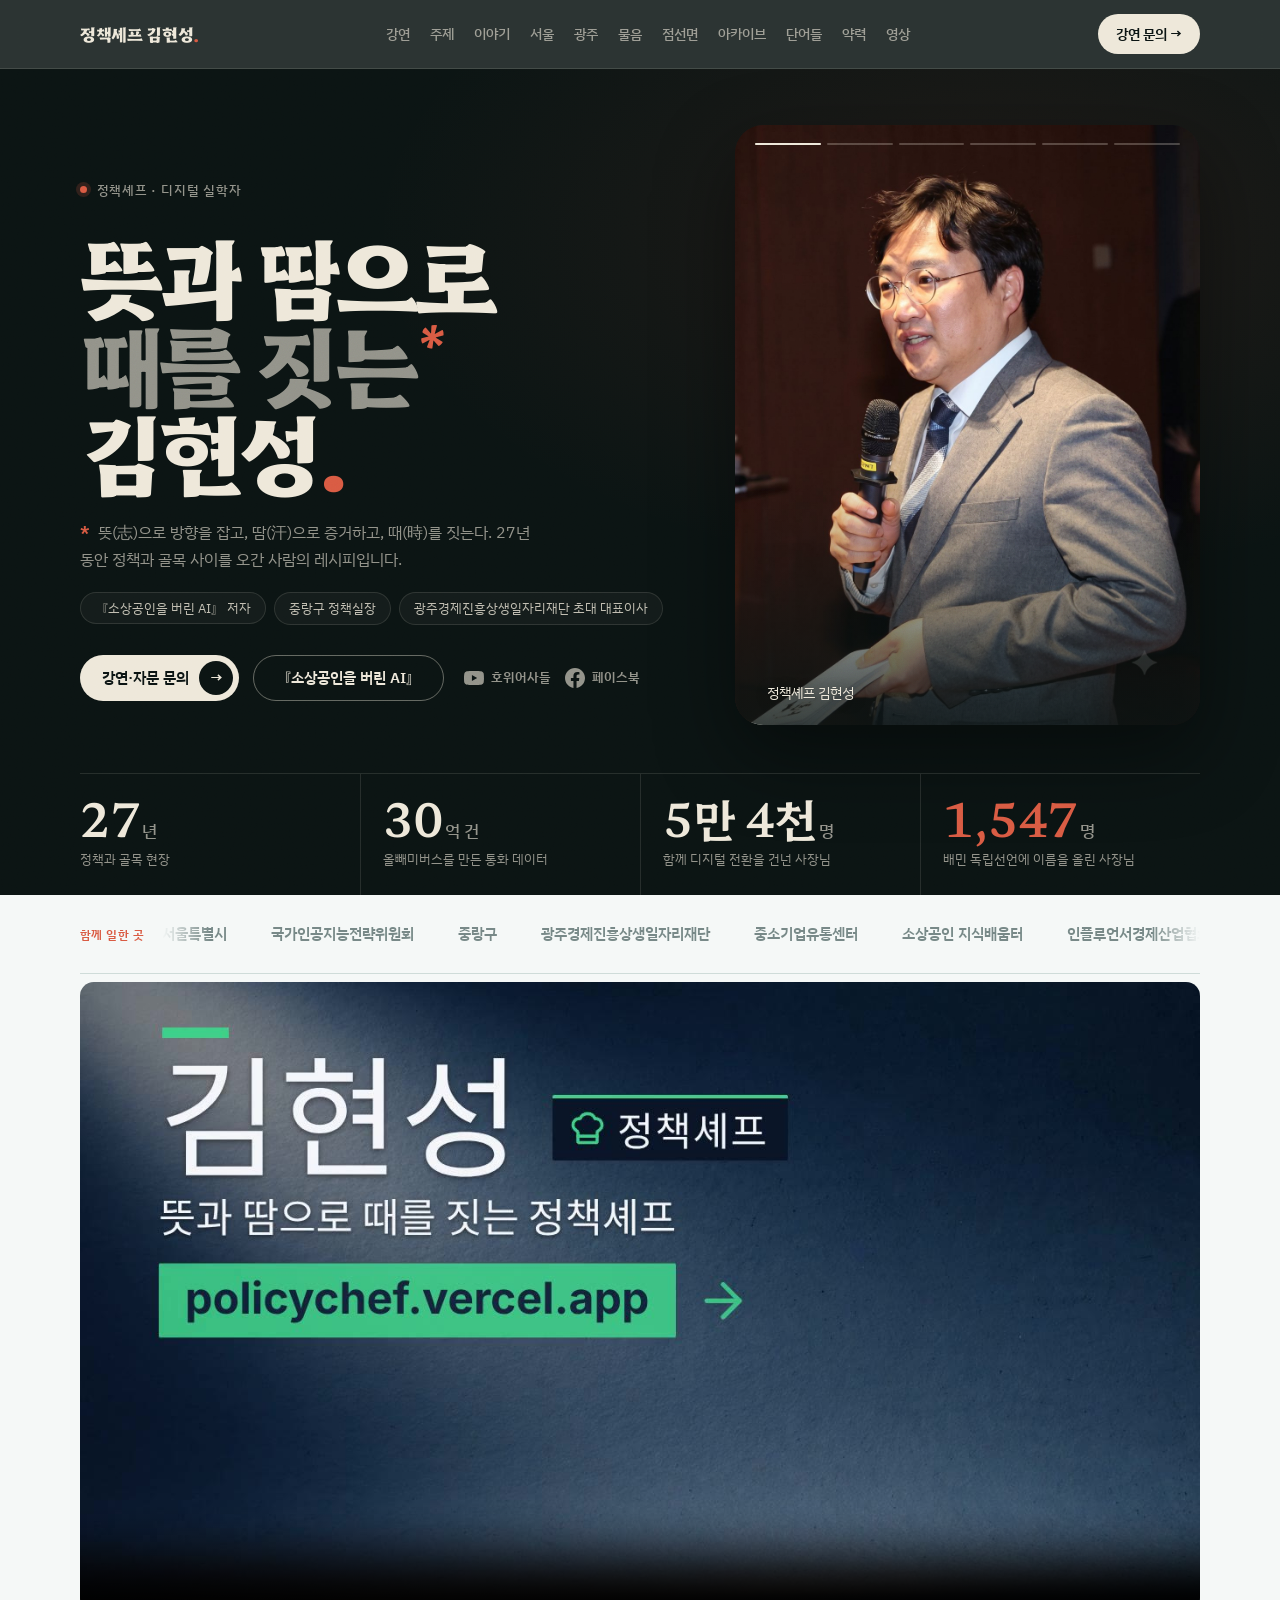
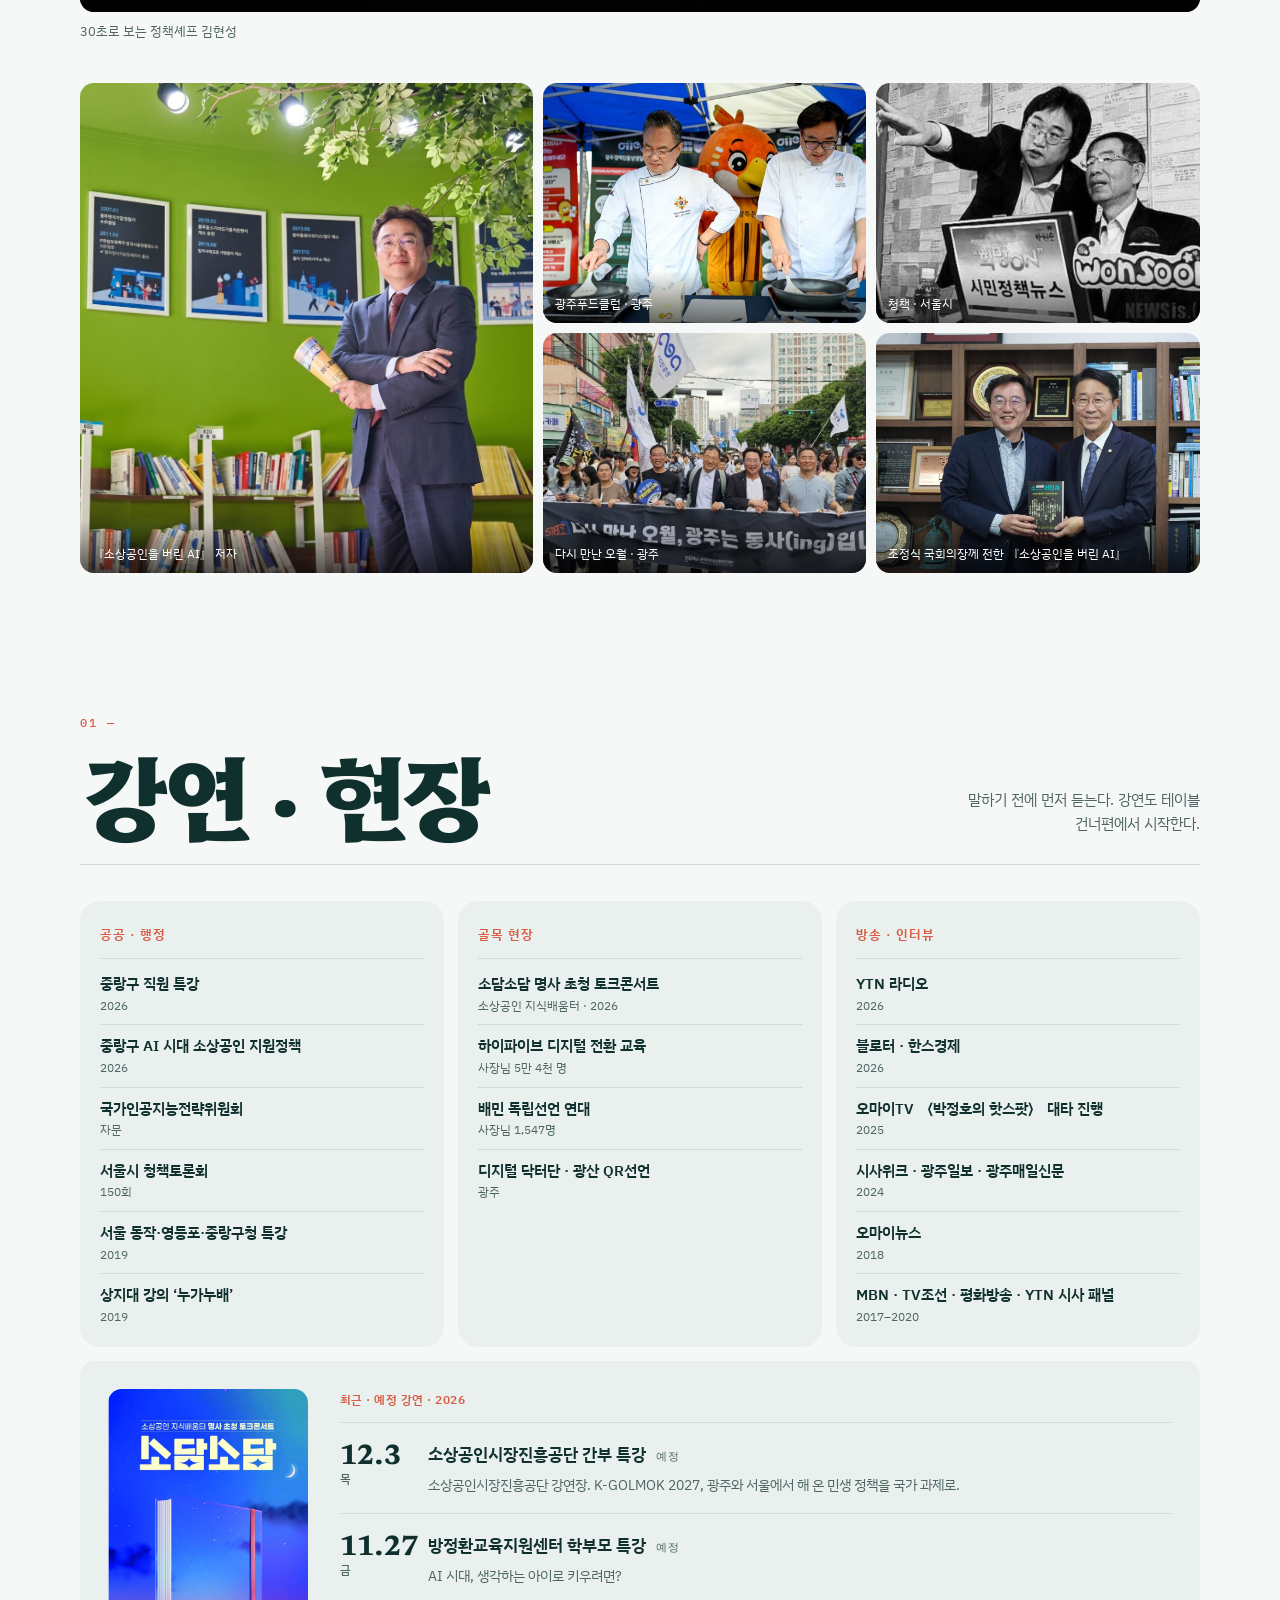
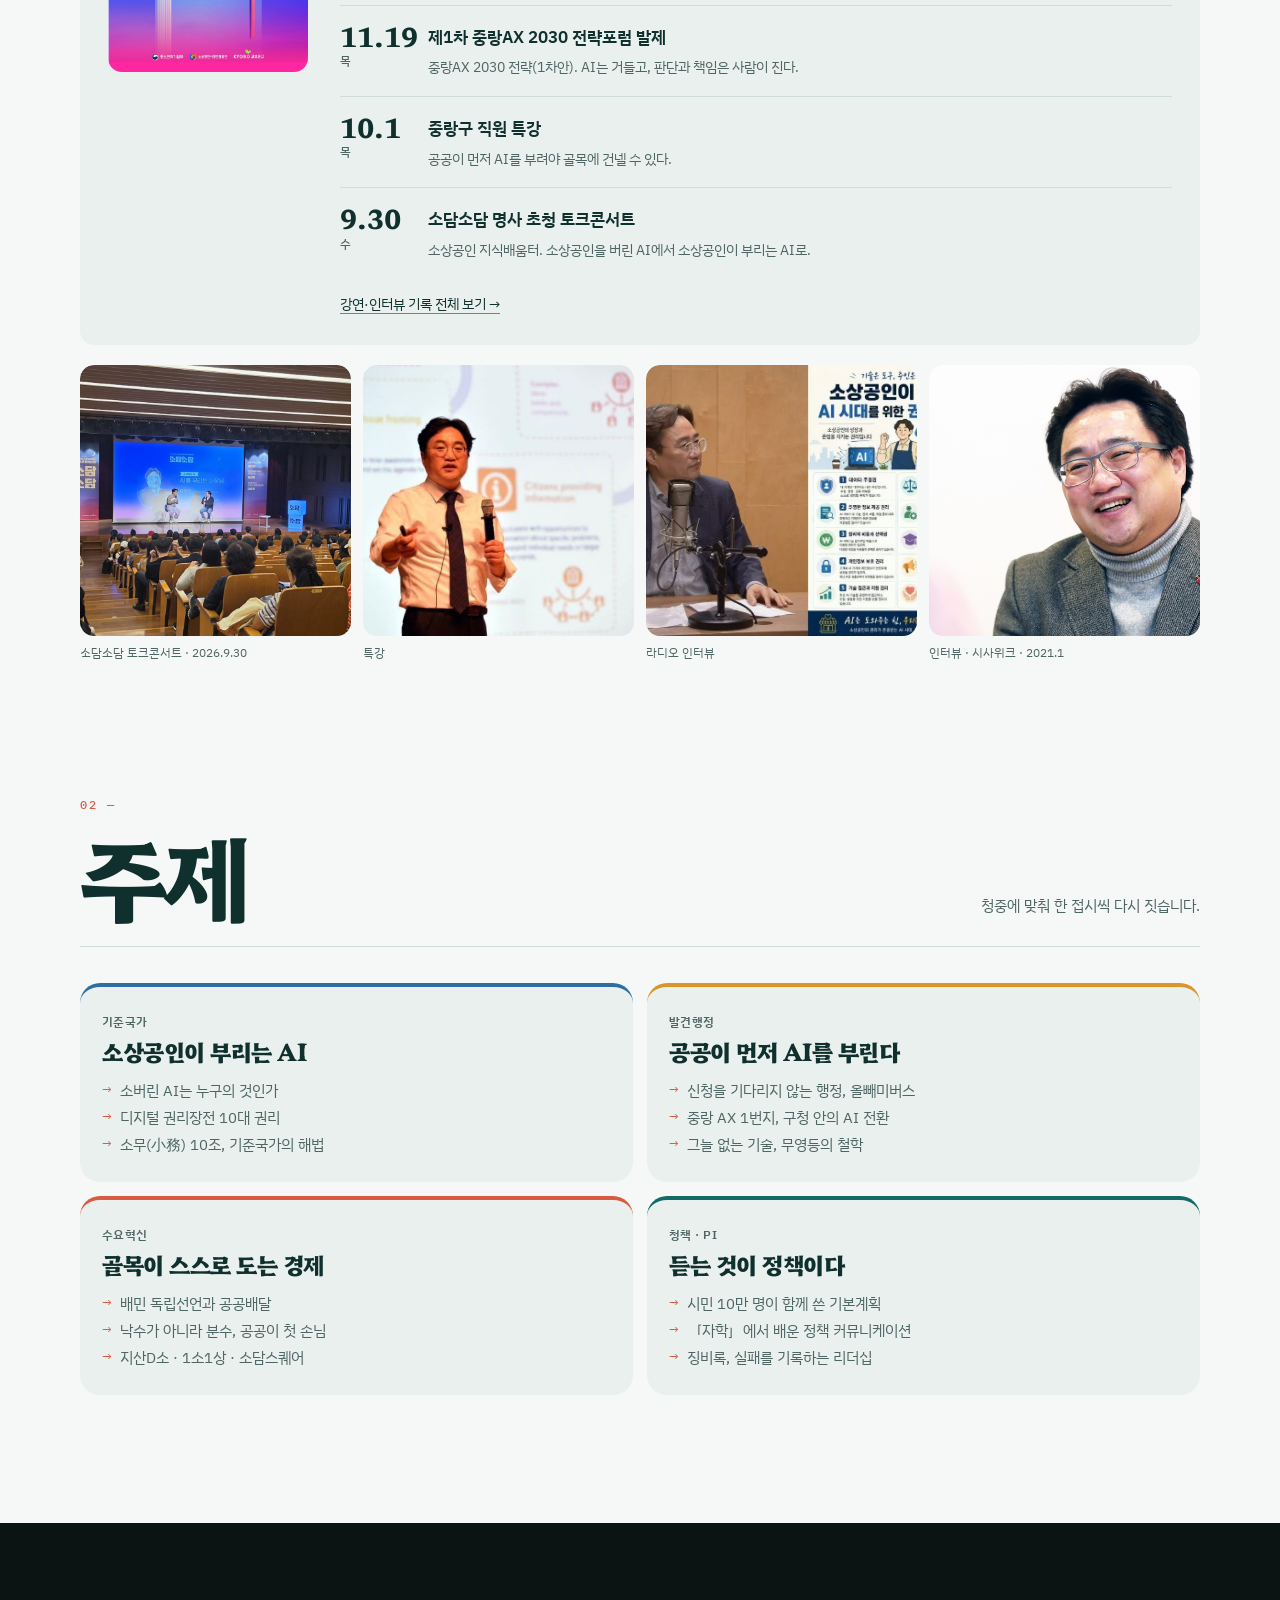
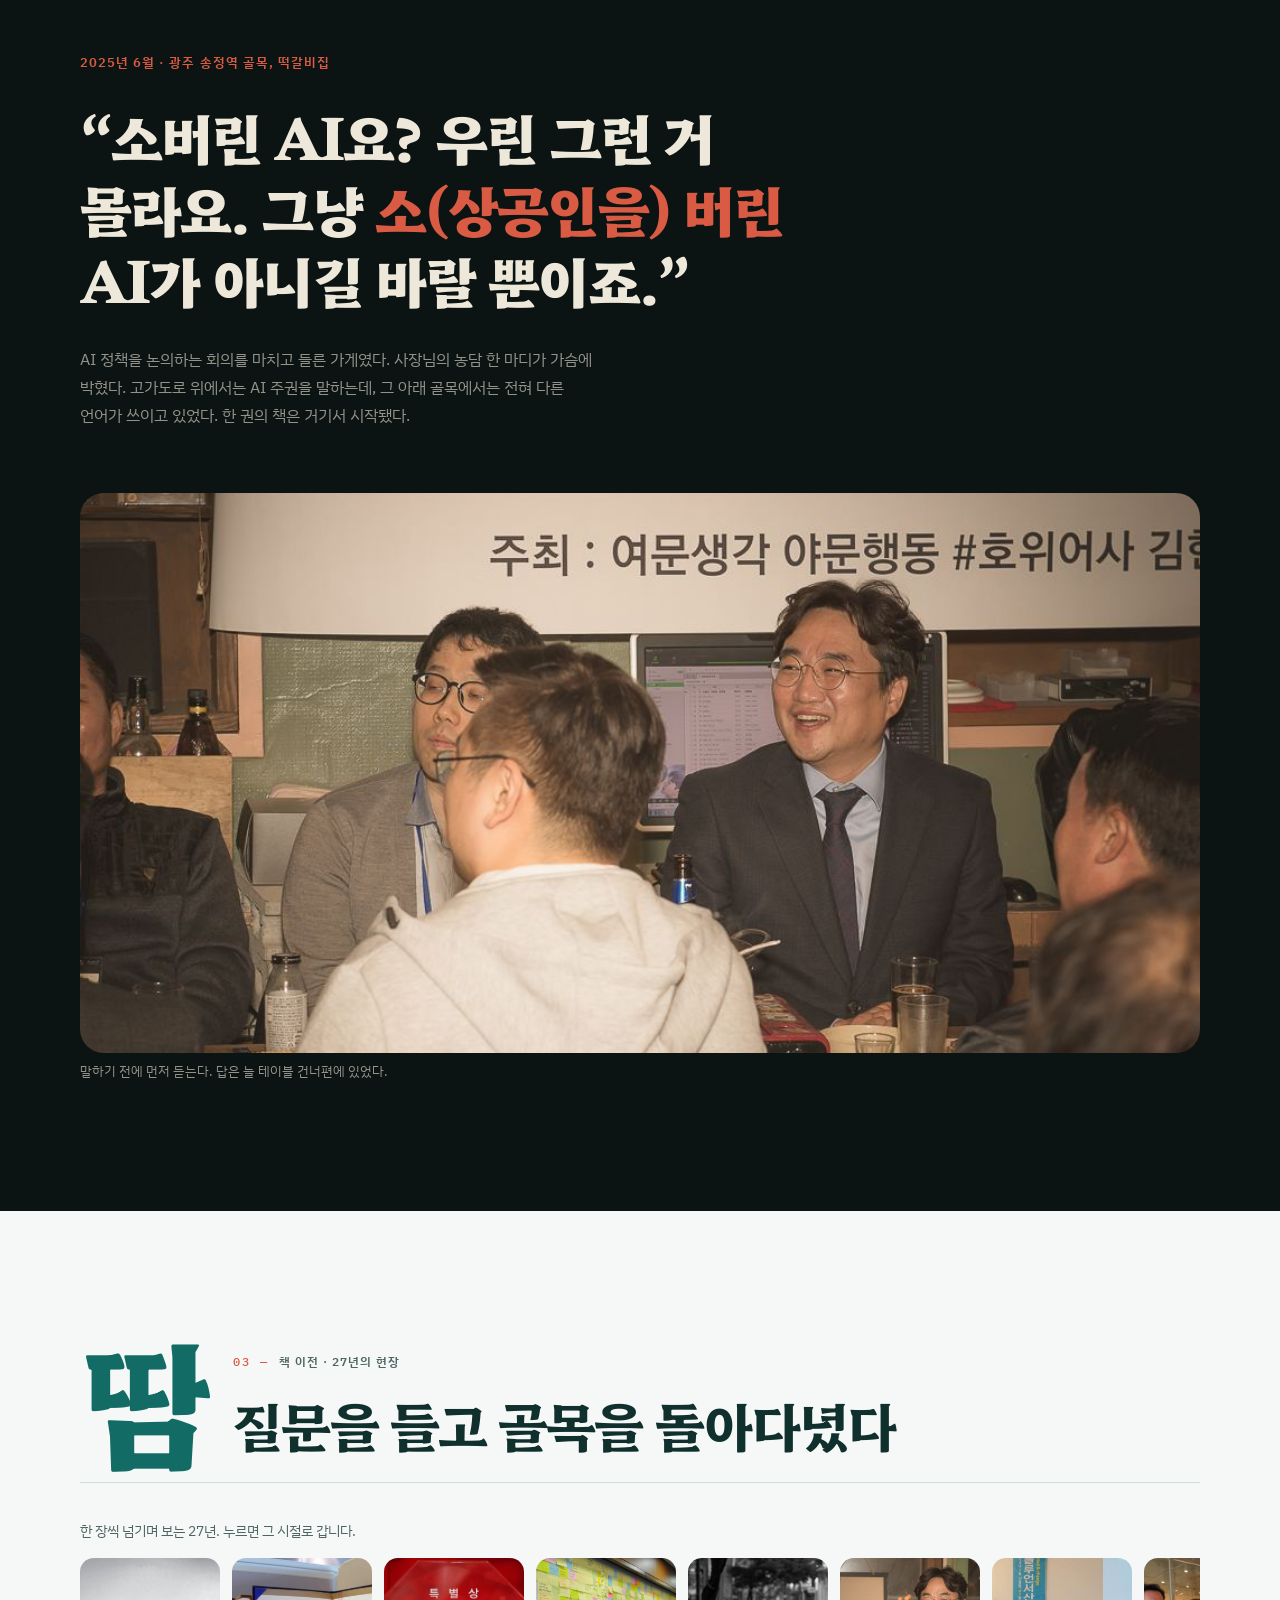
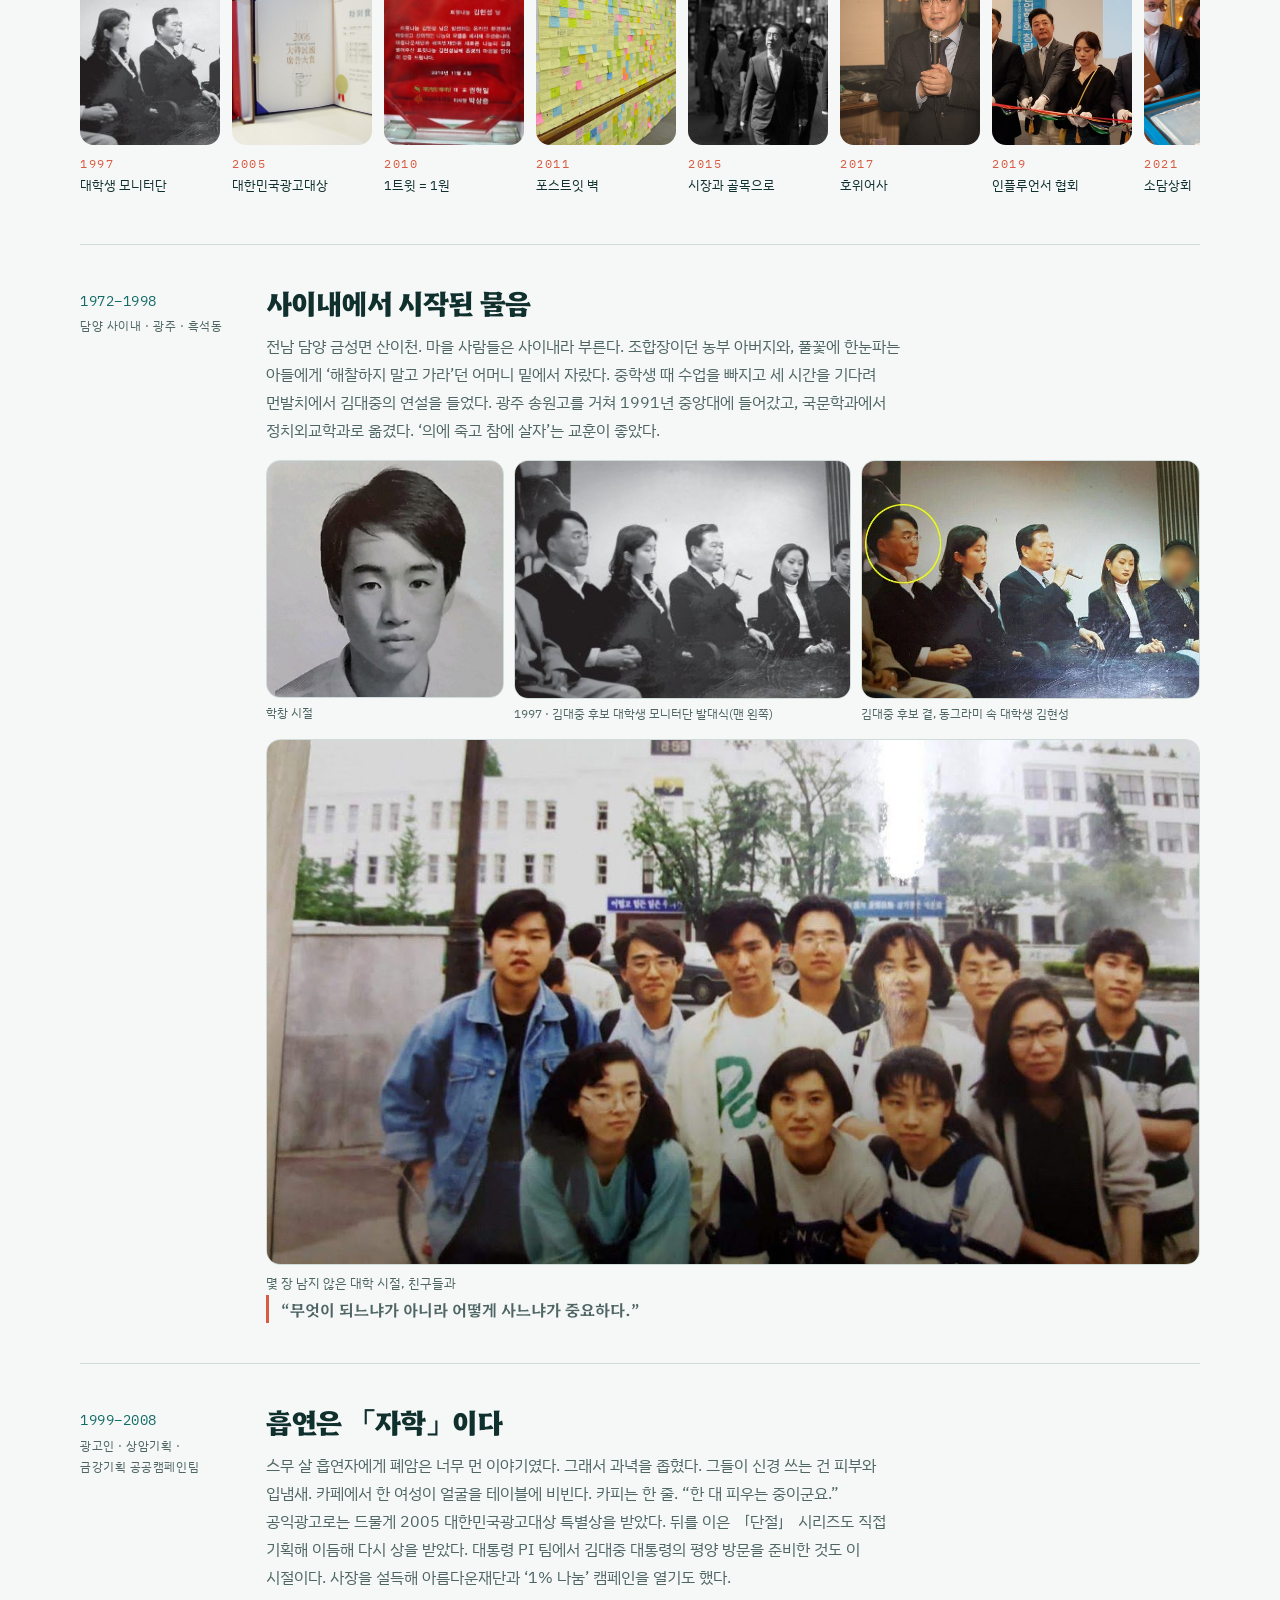
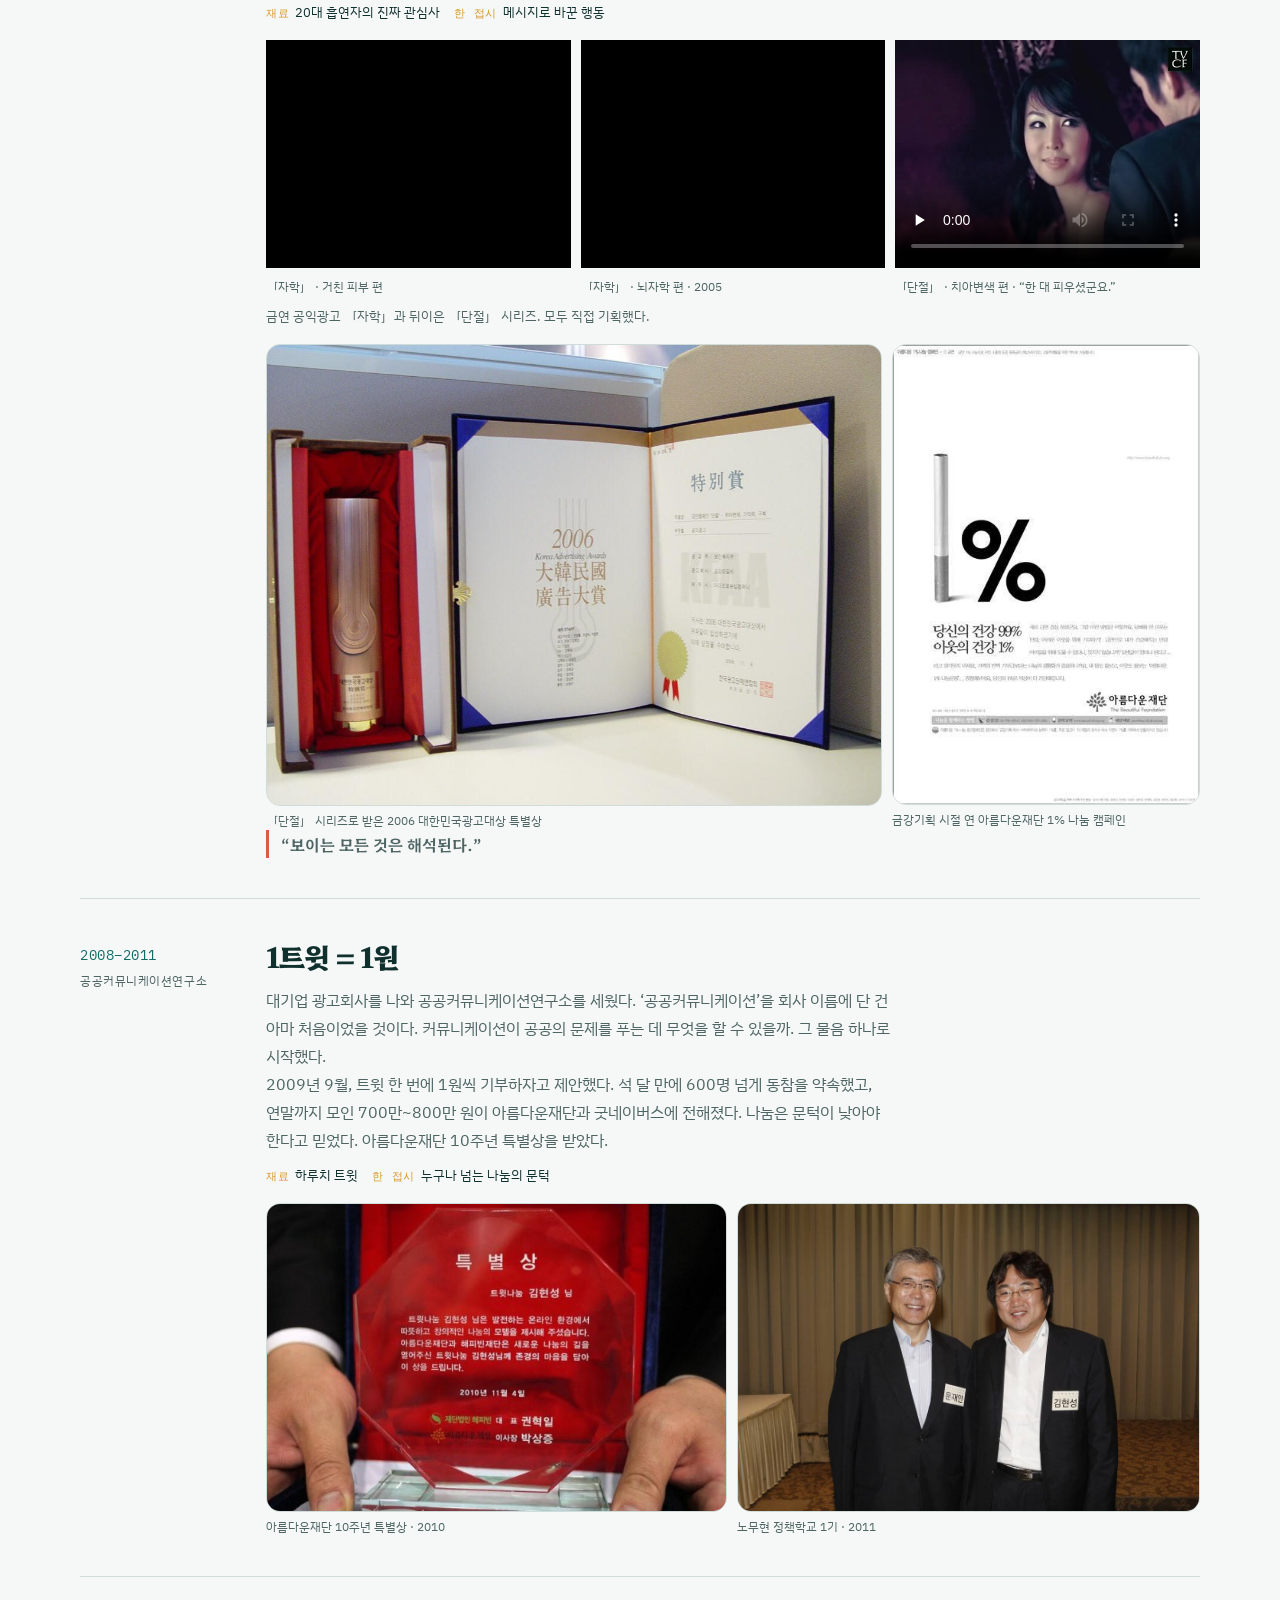
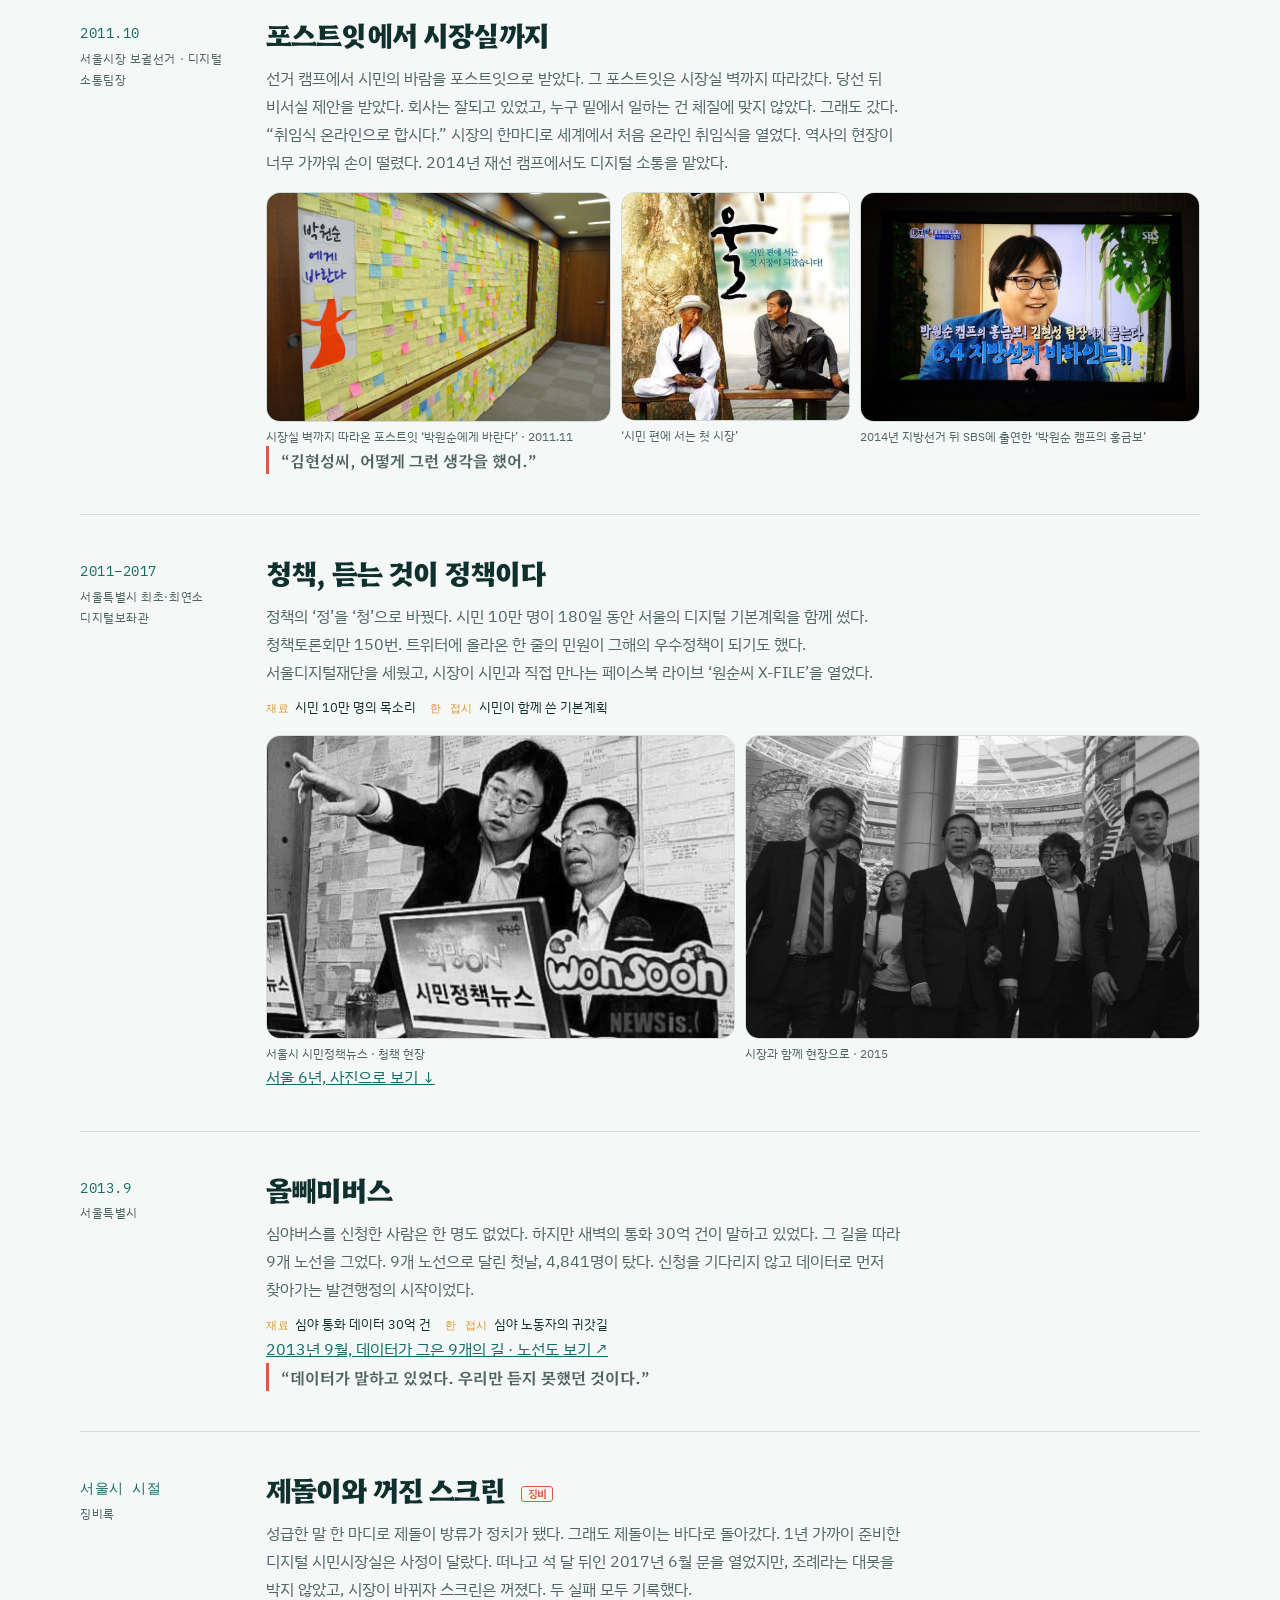
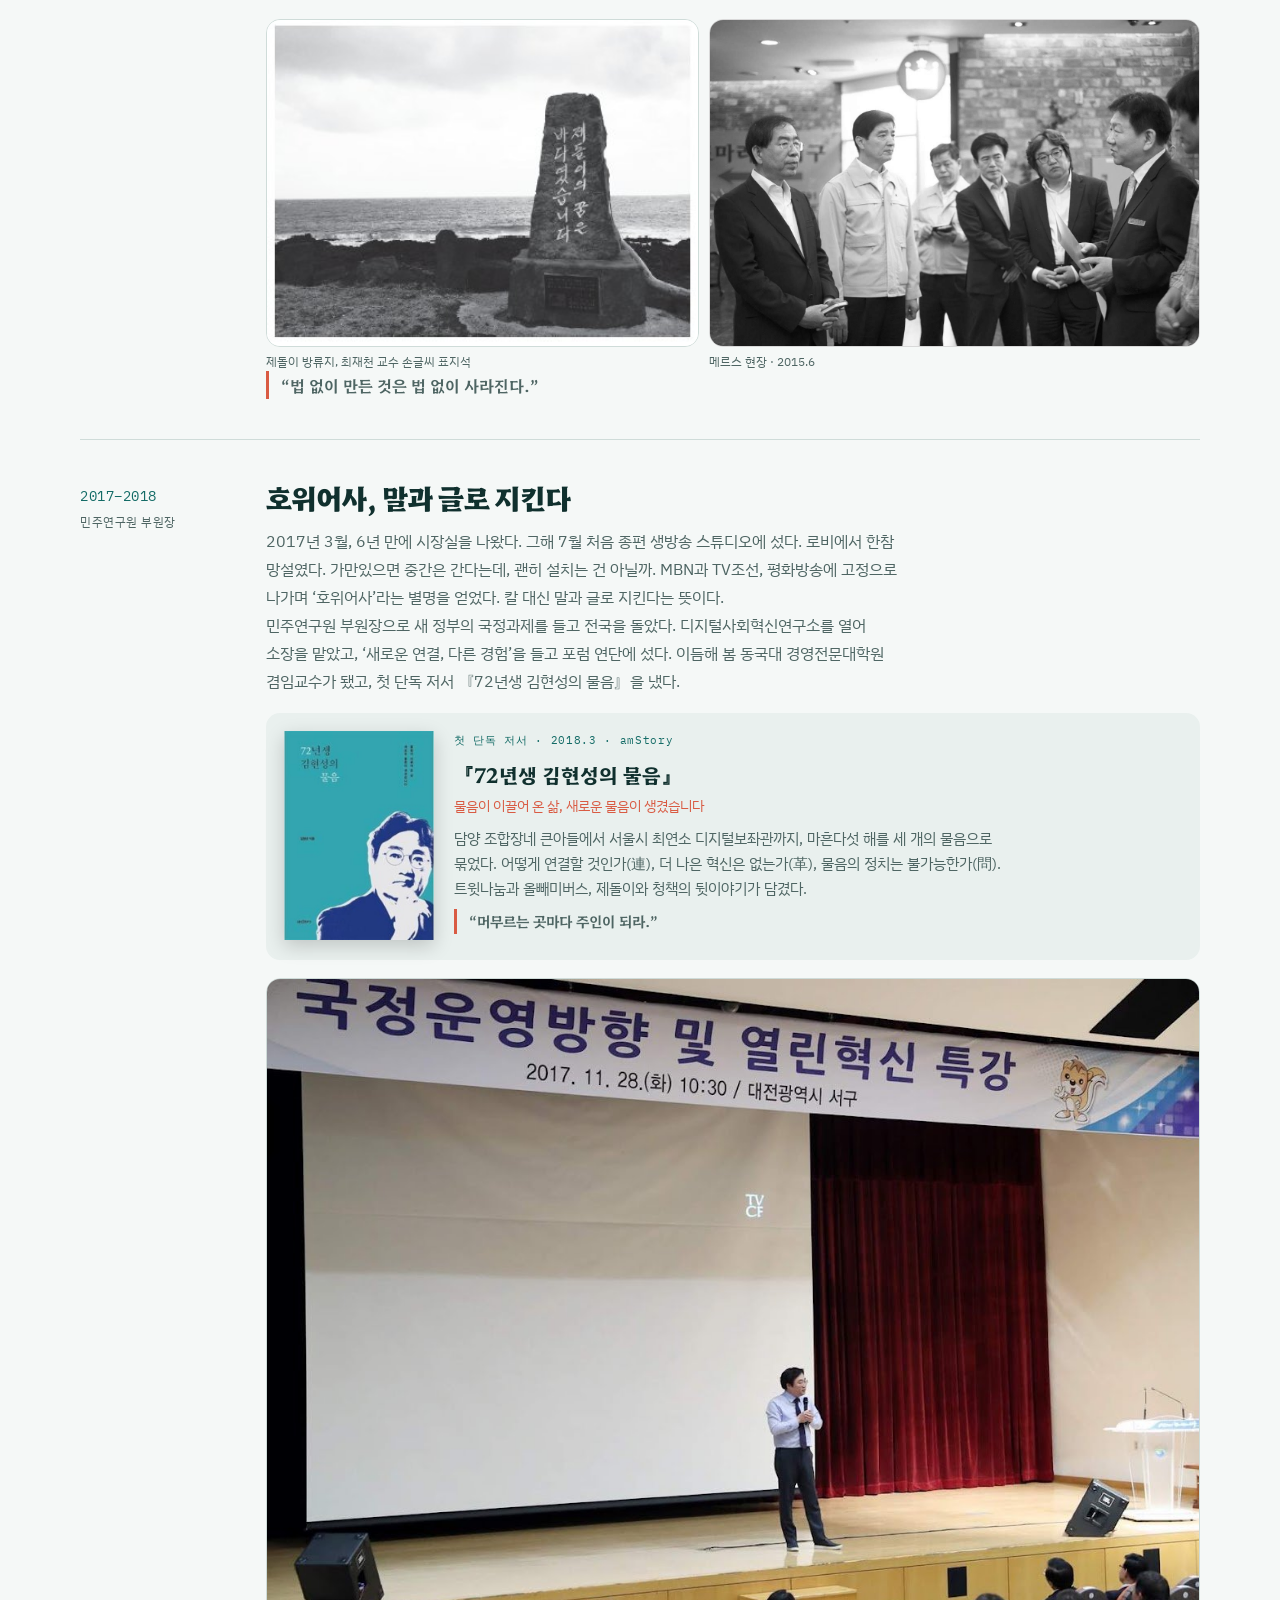
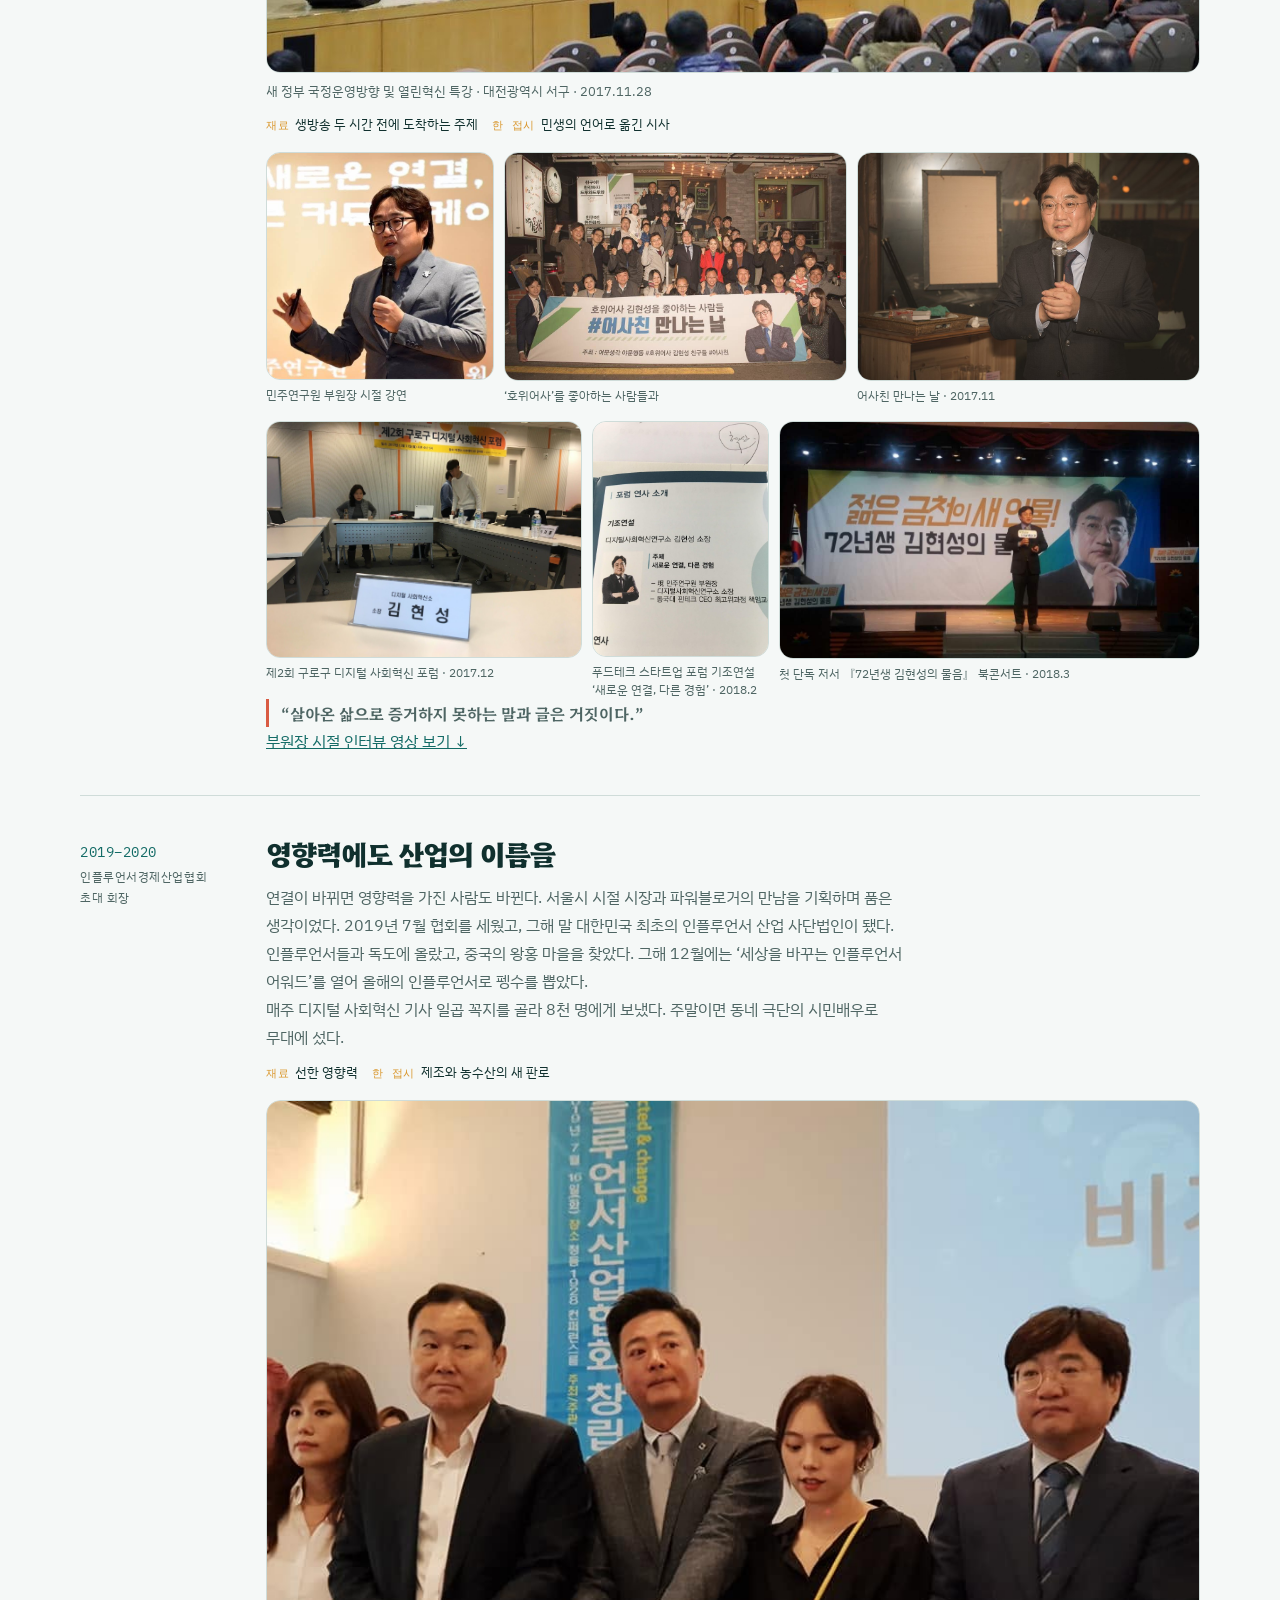
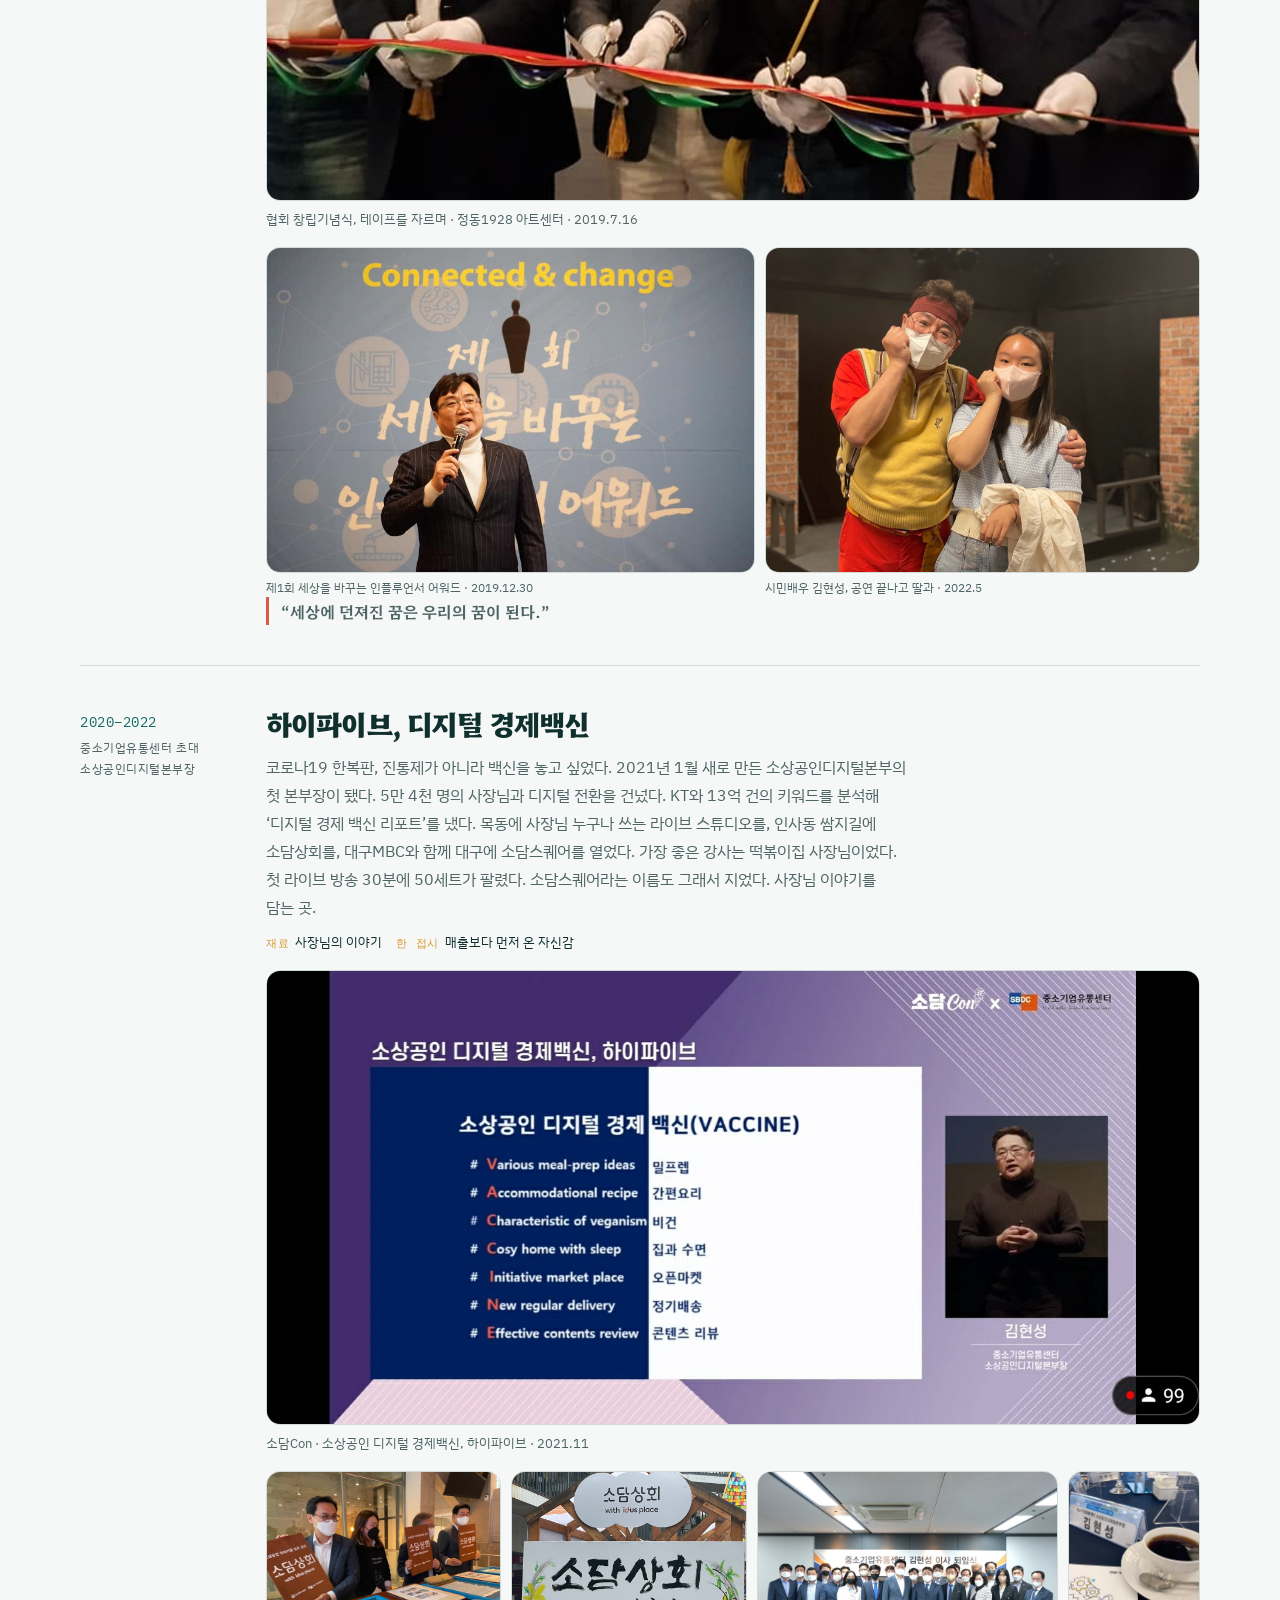
==== commit a6c17b75: "12.3 소진공 특강 장소(공단 강연장) 표기 Co-Authored-By: Claude Opus 5.5 <noreply@anthropic.com> Claude-Session: ht" ====
--- a/index.html
+++ b/index.html
@@ -156,7 +156,7 @@
       <div class="label">최근 · 예정 강연 · 2026</div>
       <div class="talk">
         <div class="d">12.3<small>목</small></div>
-        <div><h3>소상공인시장진흥공단 간부 특강 <small>예정</small></h3><p>K-GOLMOK 2027. 광주와 서울에서 해 온 민생 정책을 국가 과제로, 골목에서 전국으로.</p></div>
+        <div><h3>소상공인시장진흥공단 간부 특강 <small>예정</small></h3><p>소상공인시장진흥공단 강연장. K-GOLMOK 2027, 광주와 서울에서 해 온 민생 정책을 국가 과제로.</p></div>
       </div>
       <div class="talk">
         <div class="d">11.27<small>금</small></div>
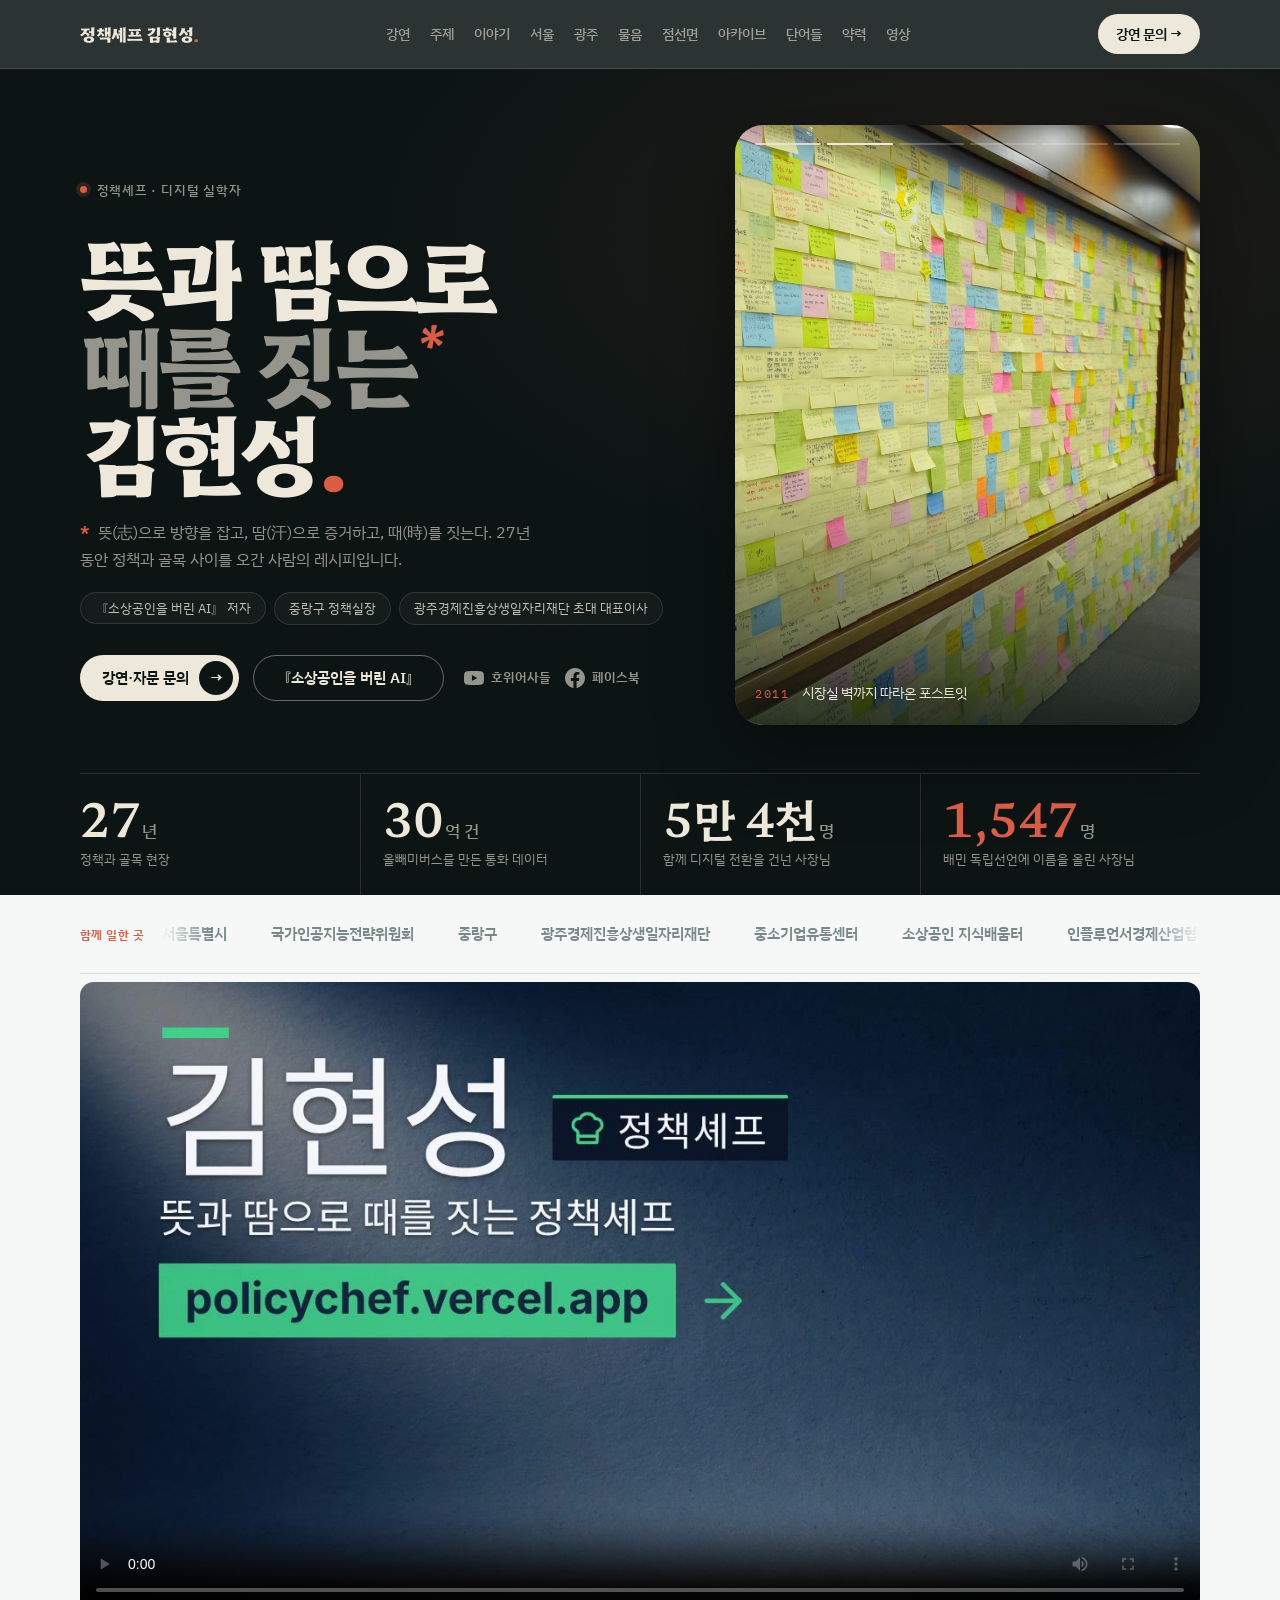
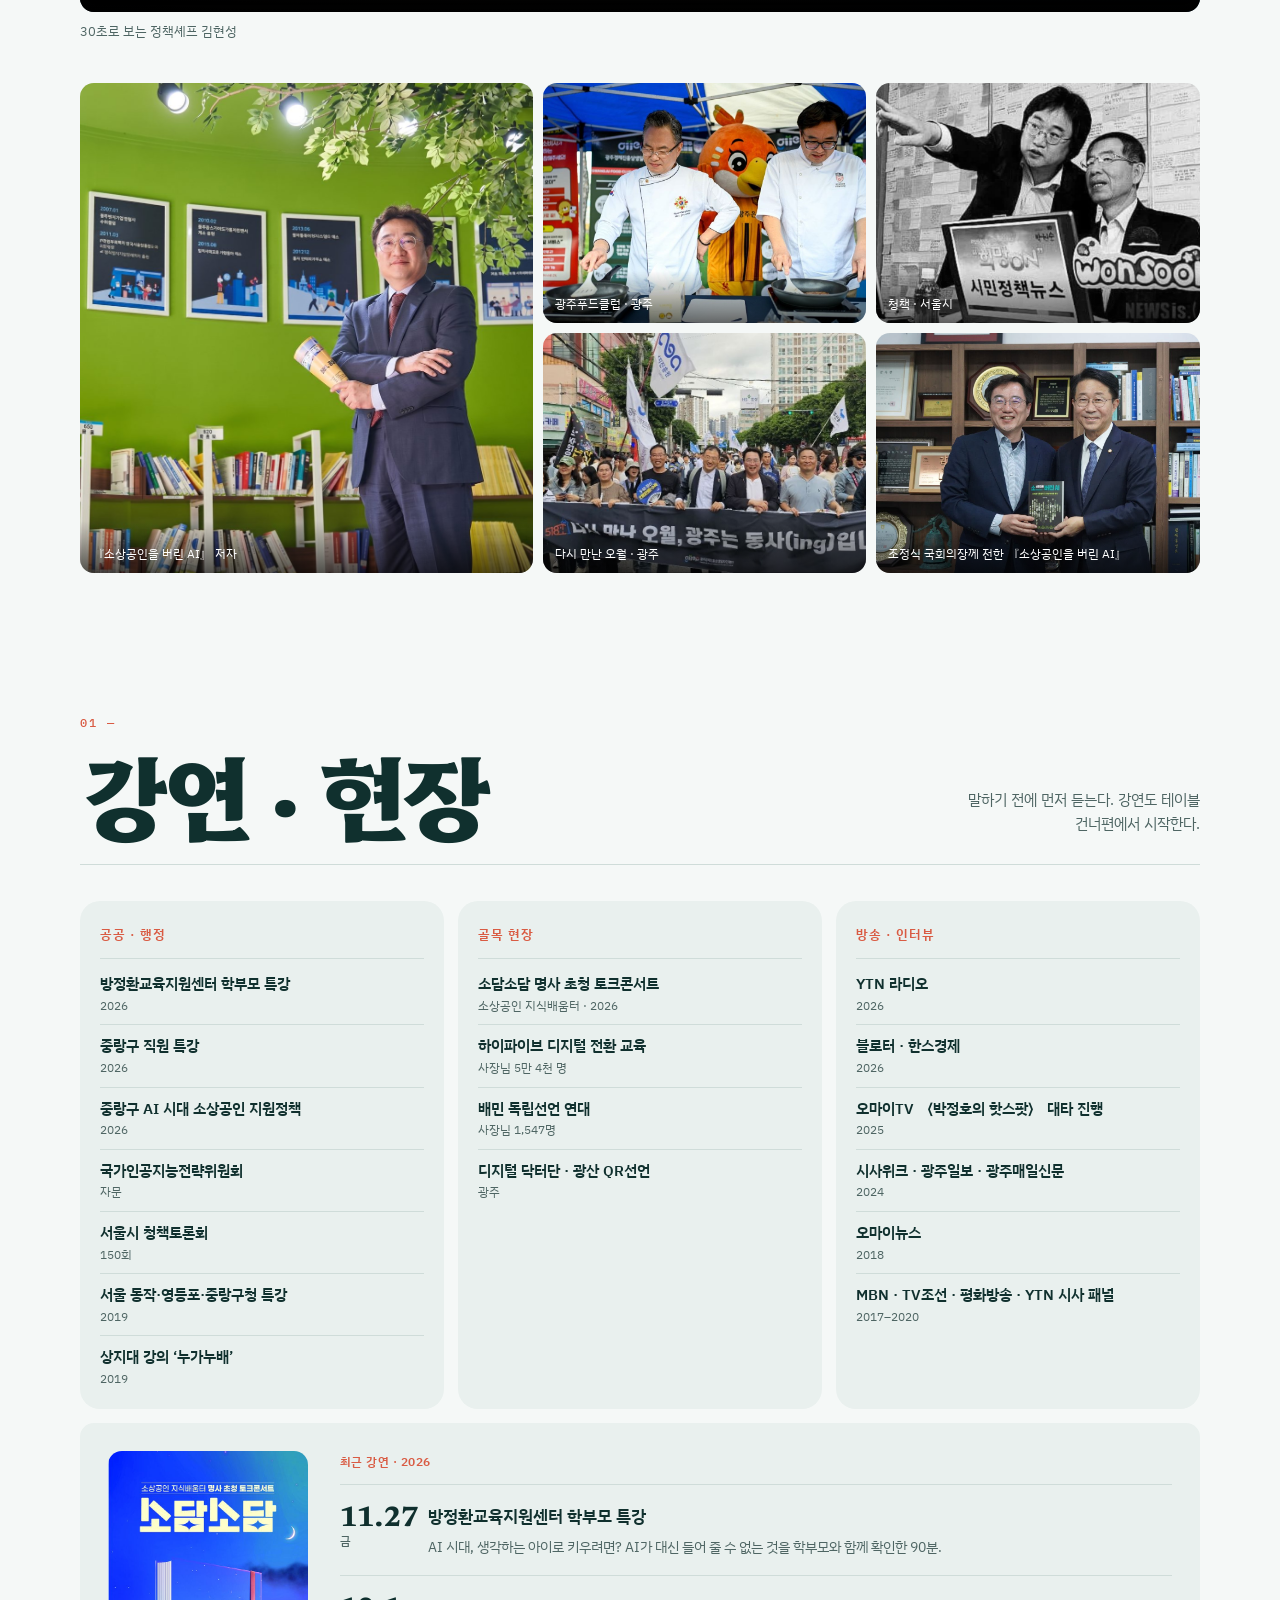
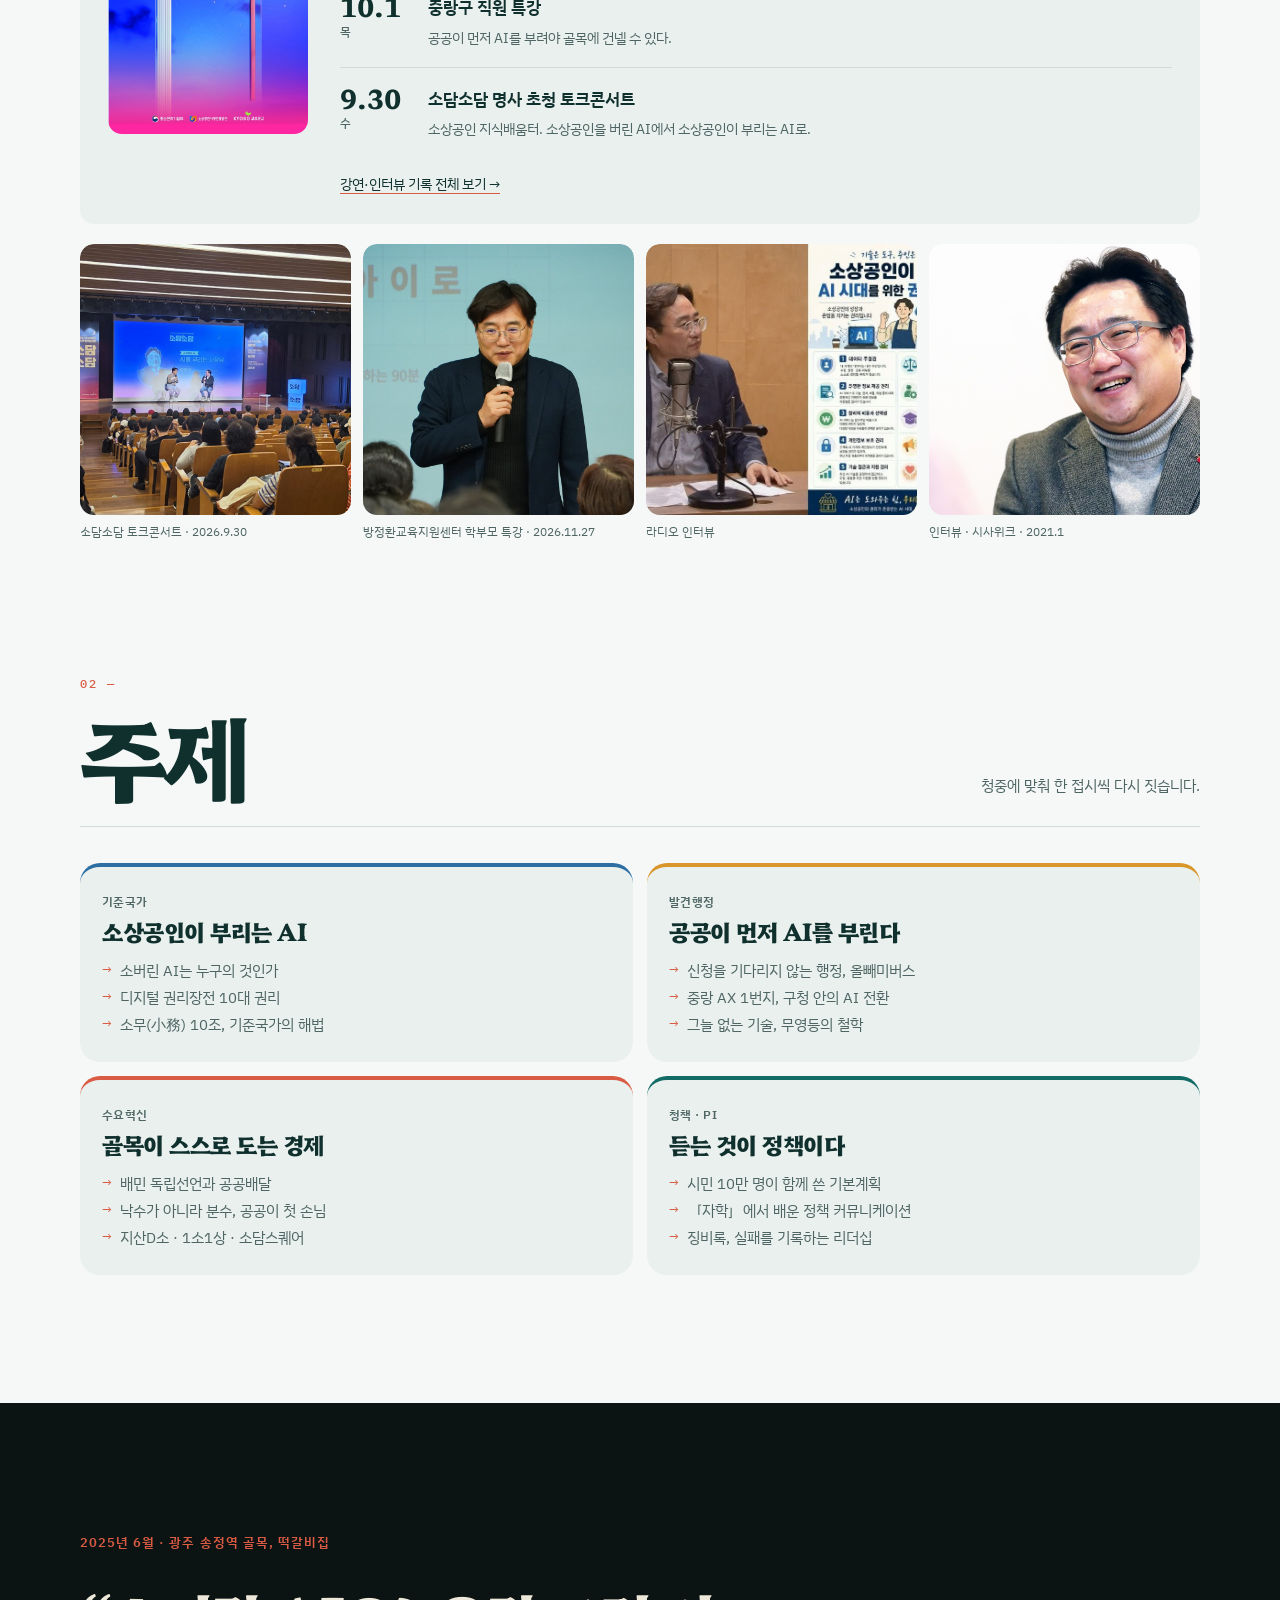
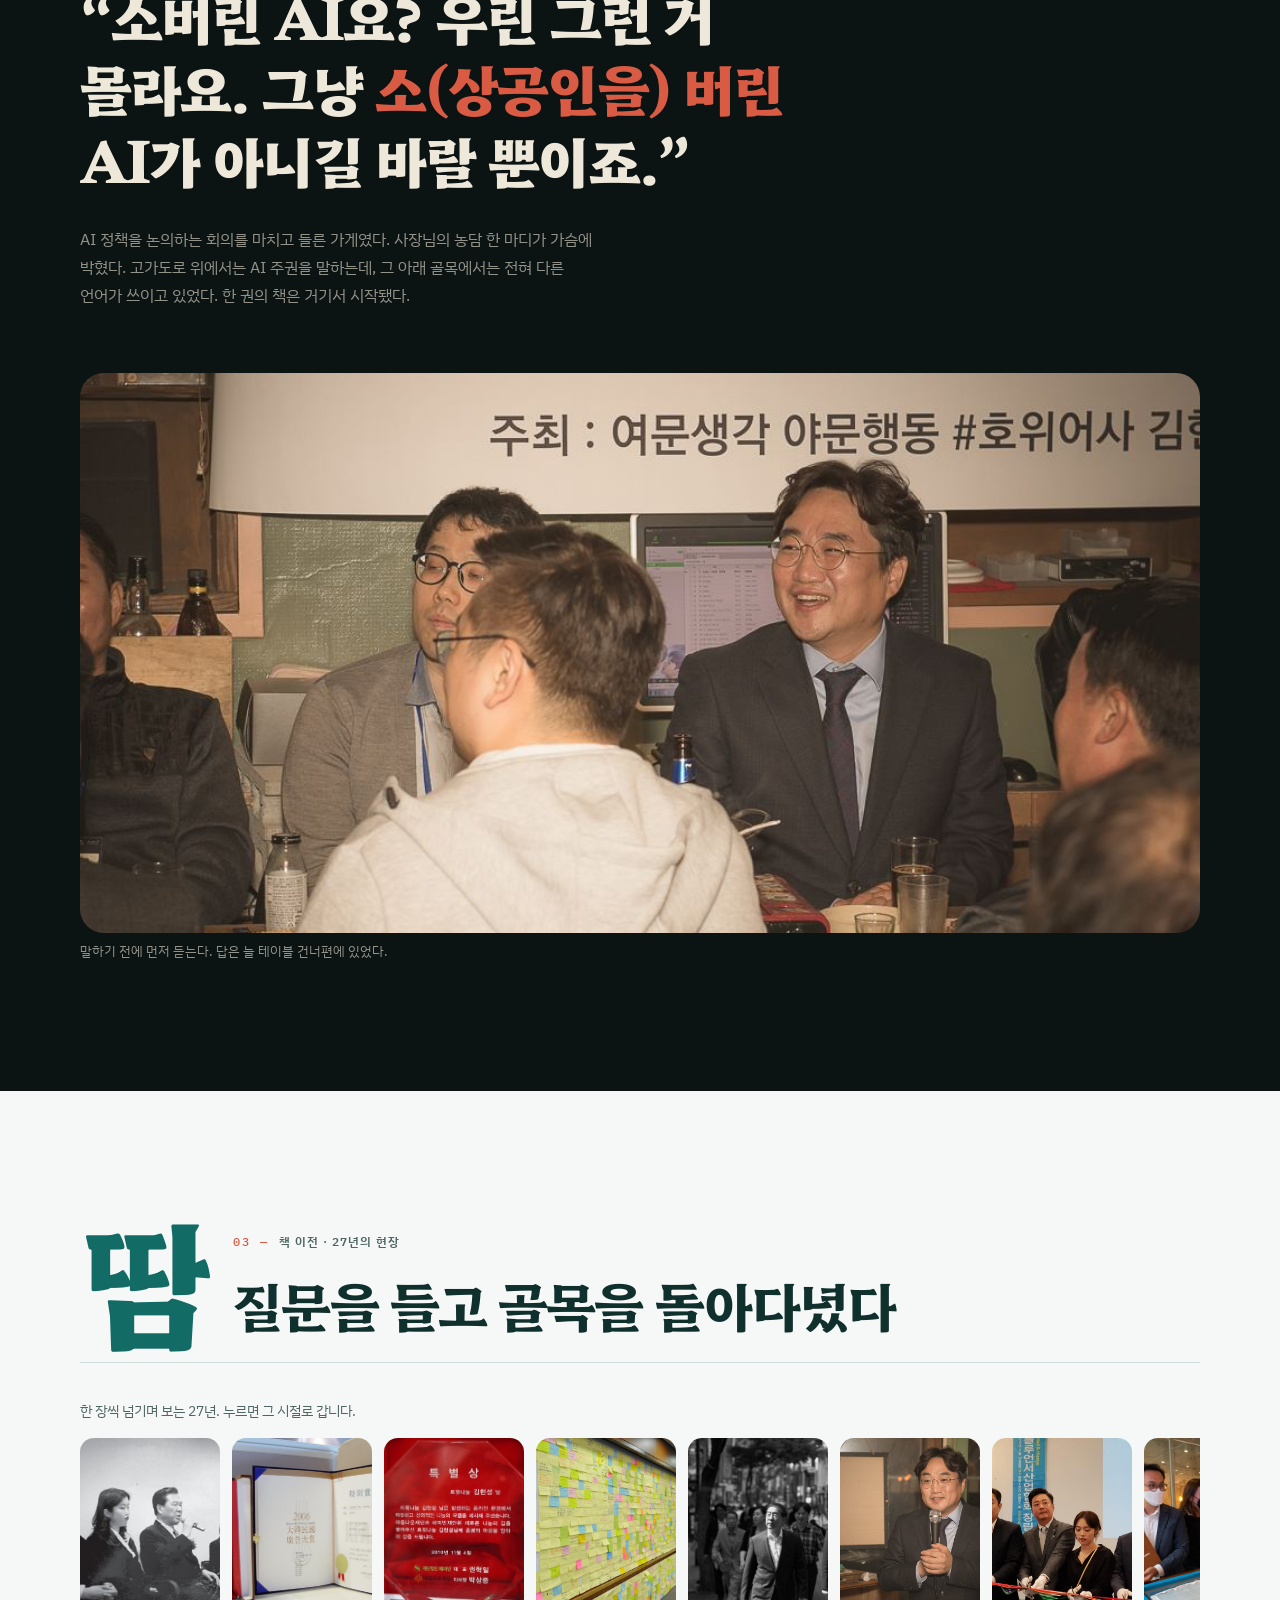
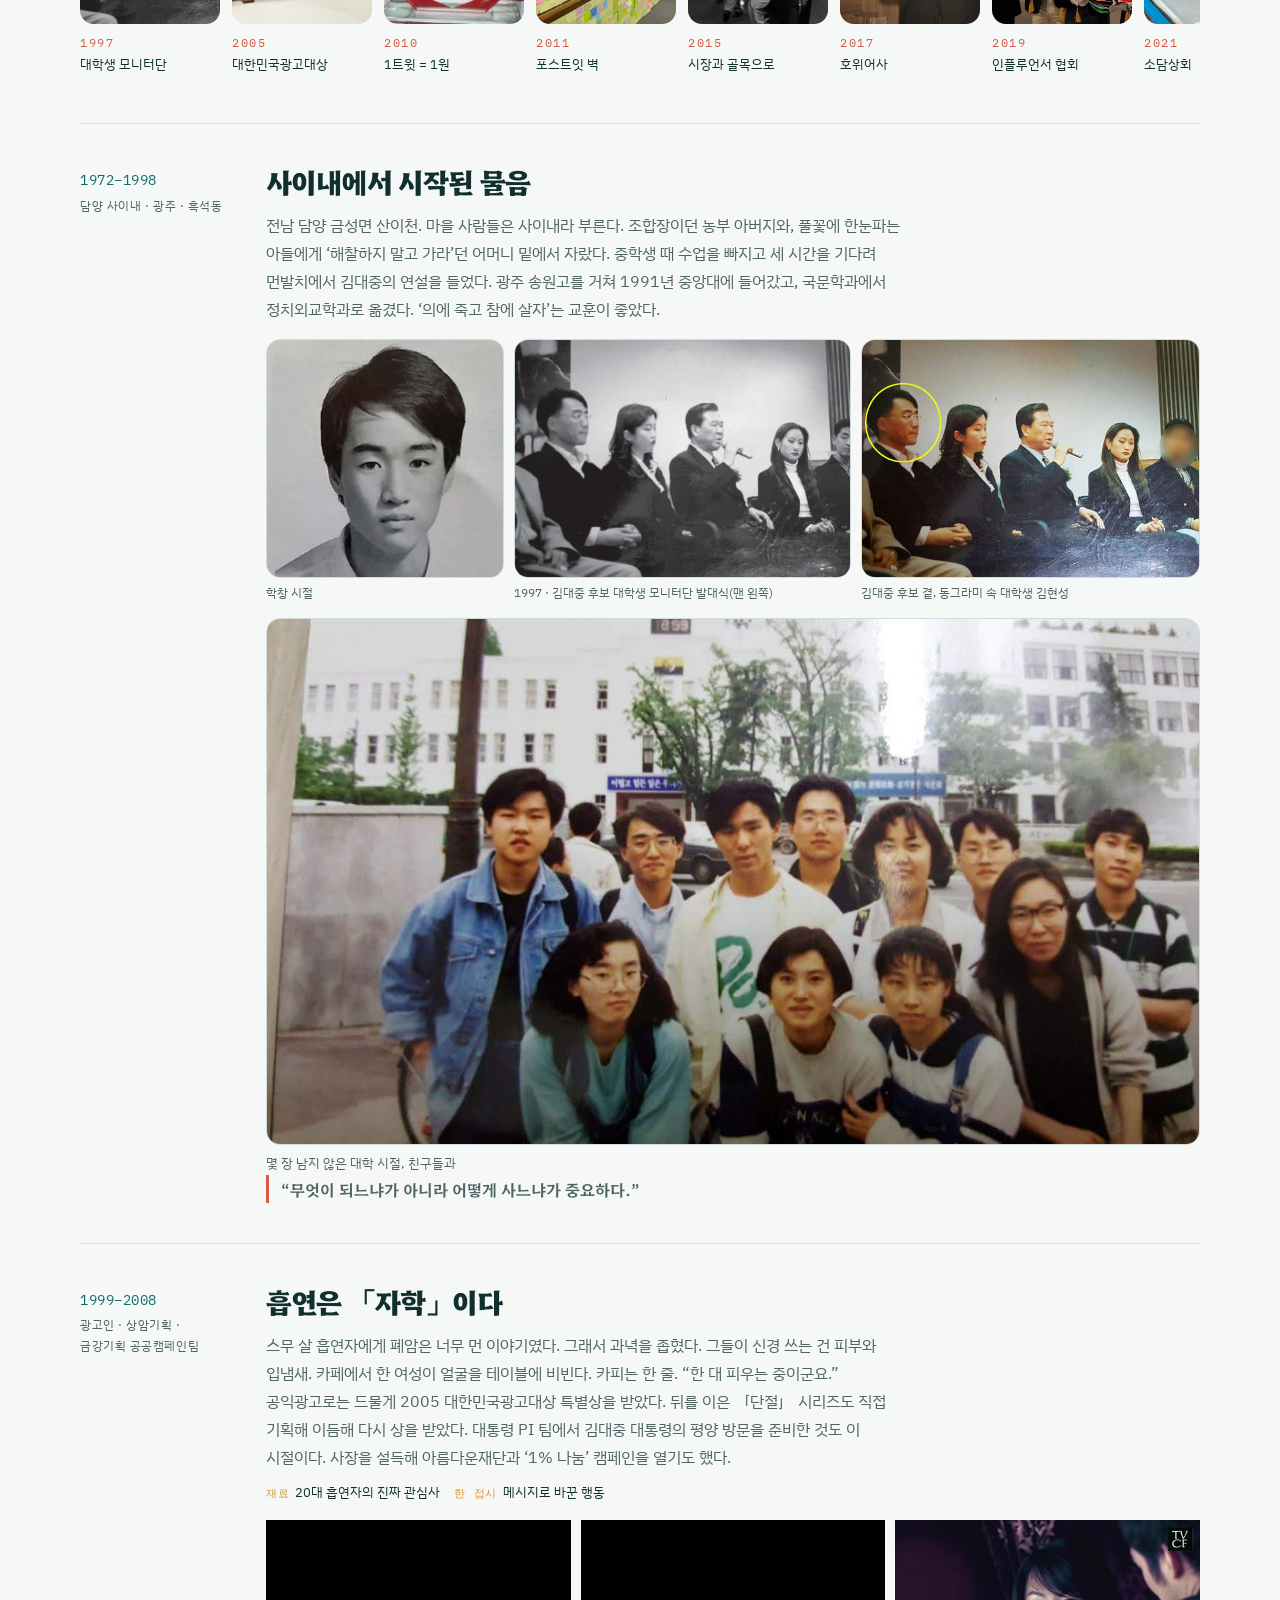
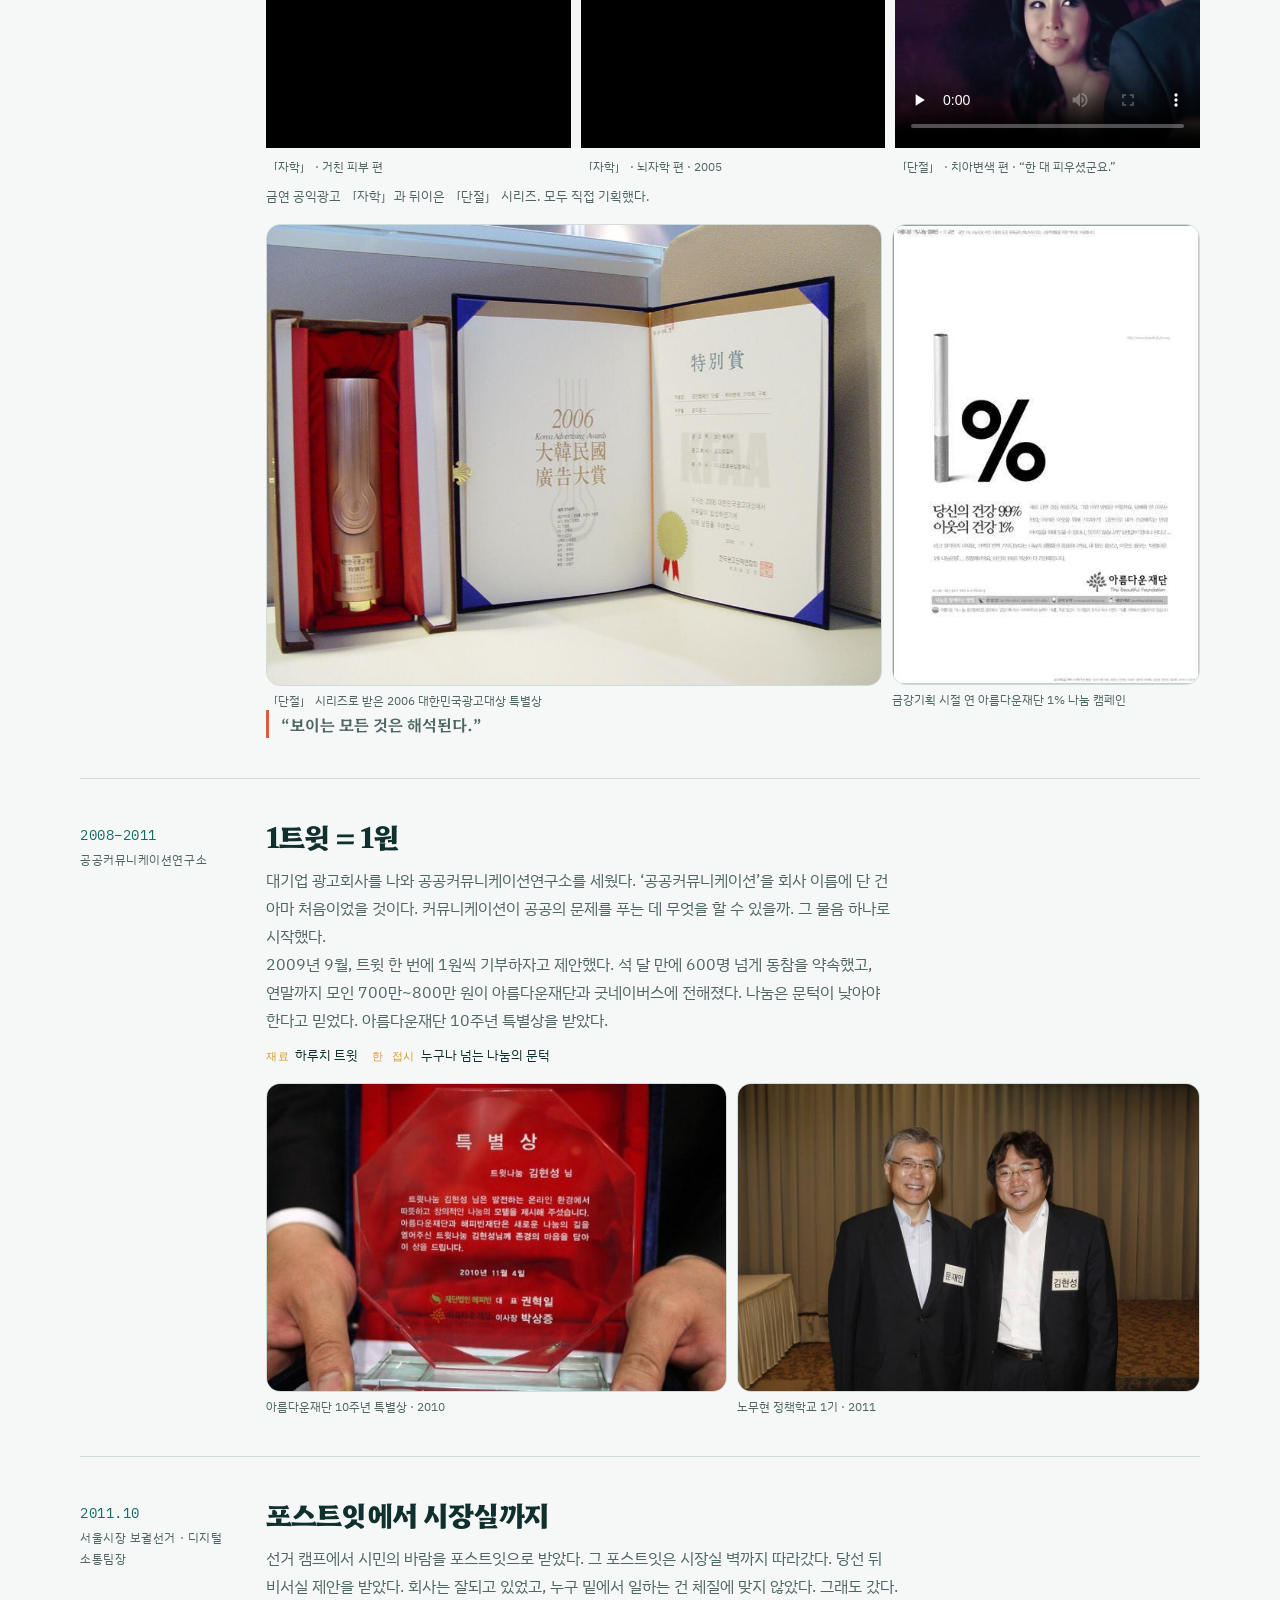
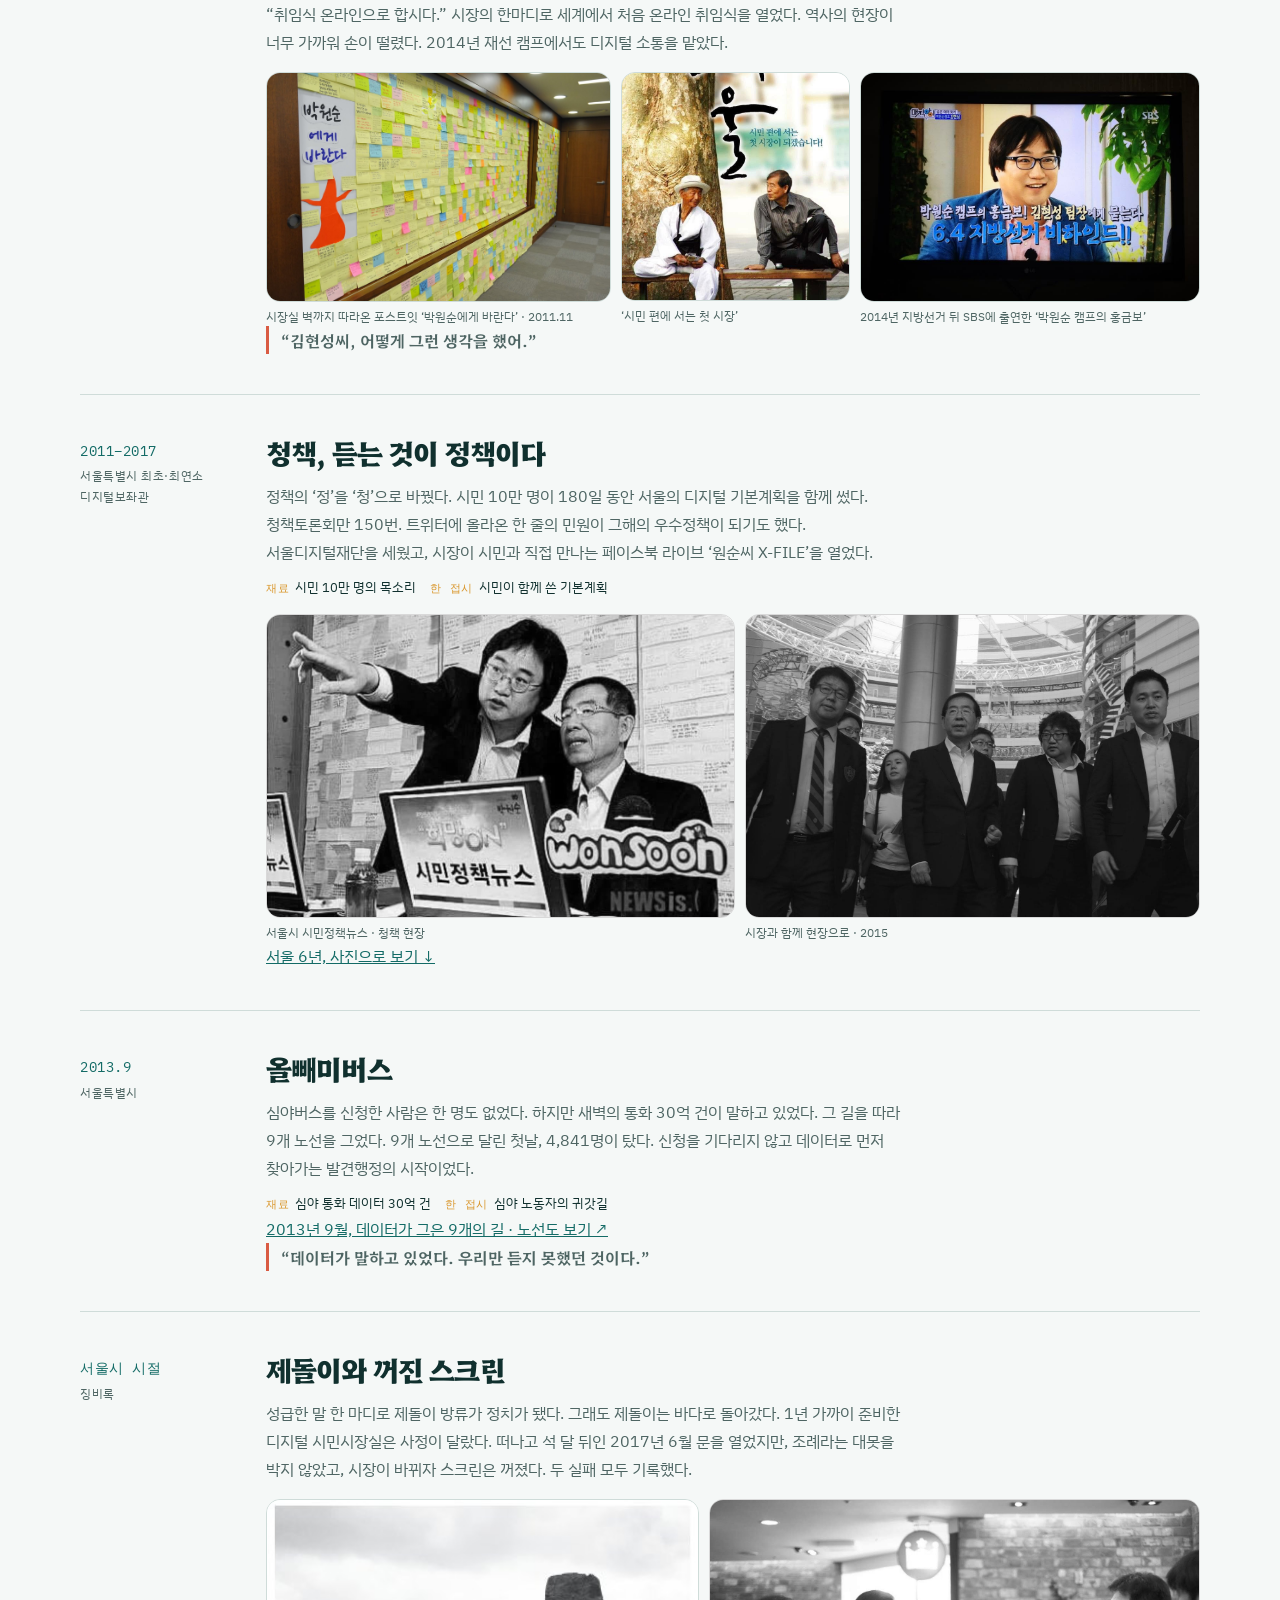
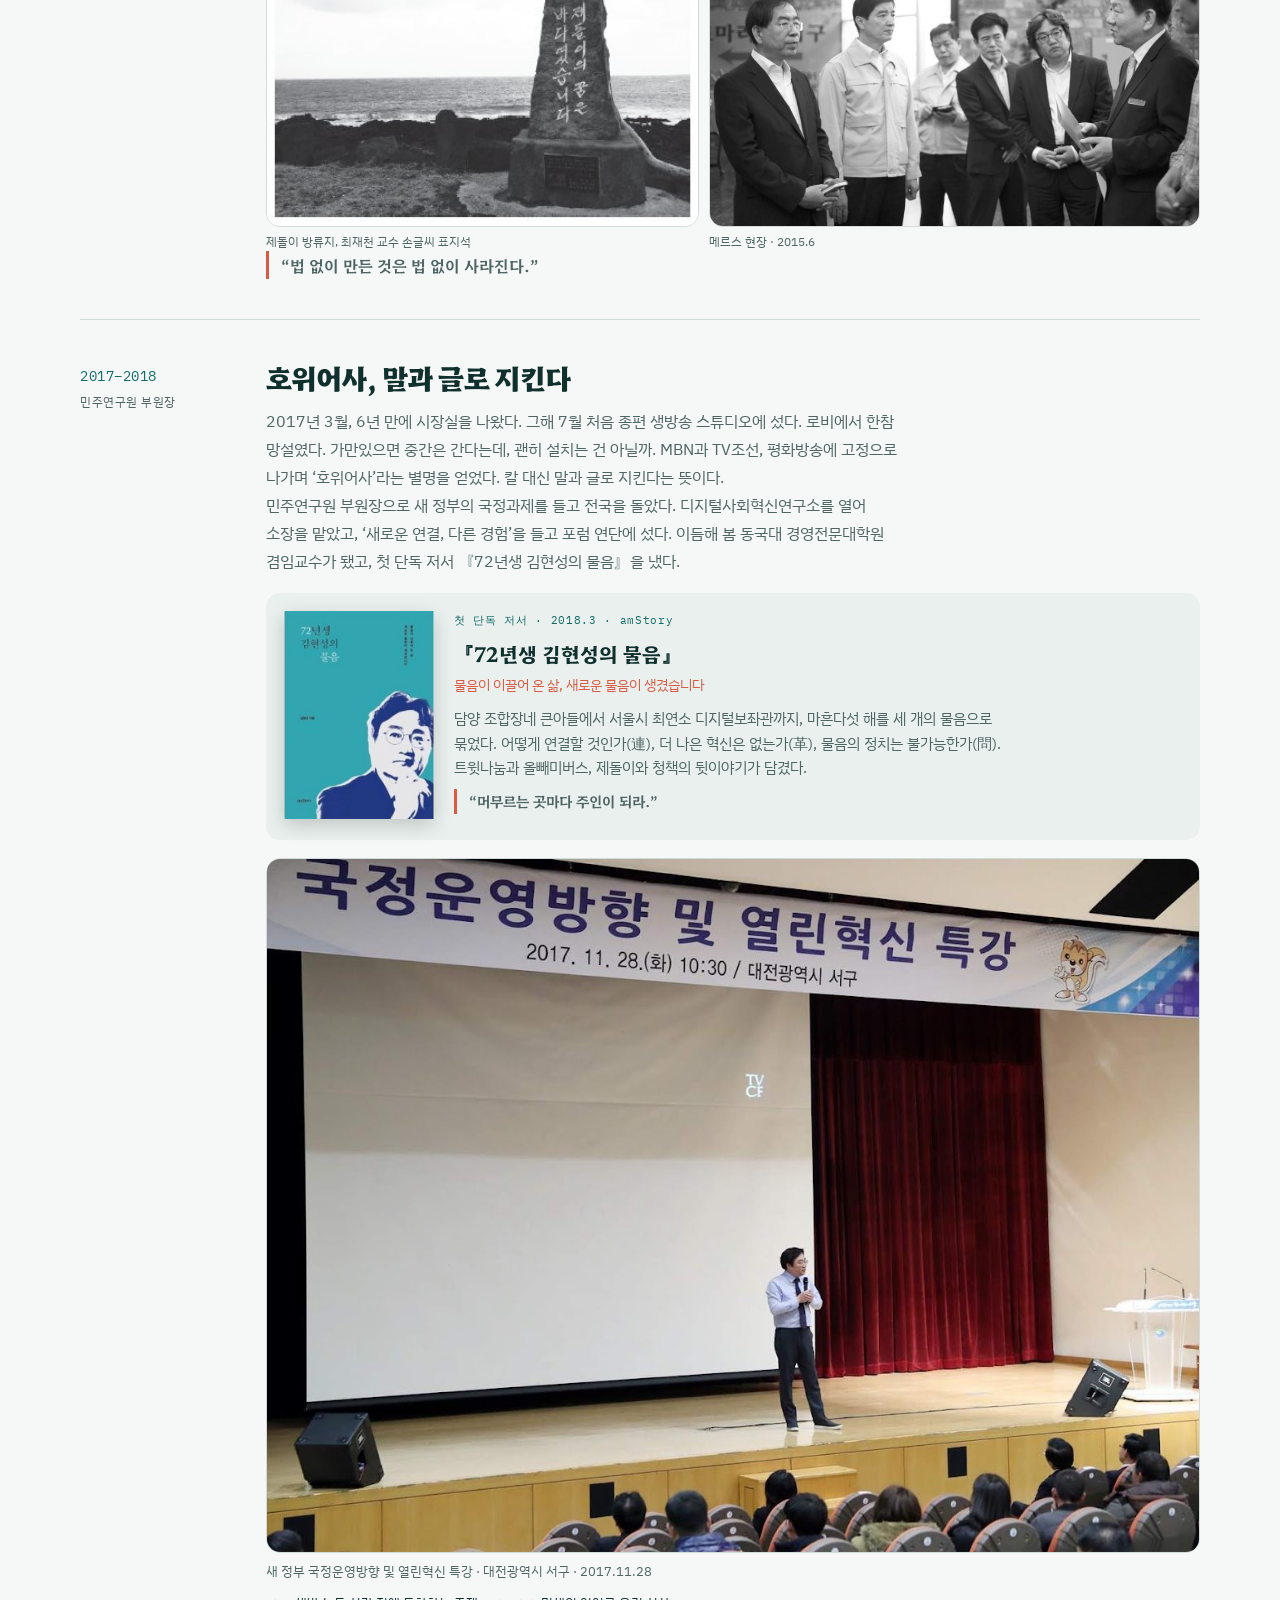
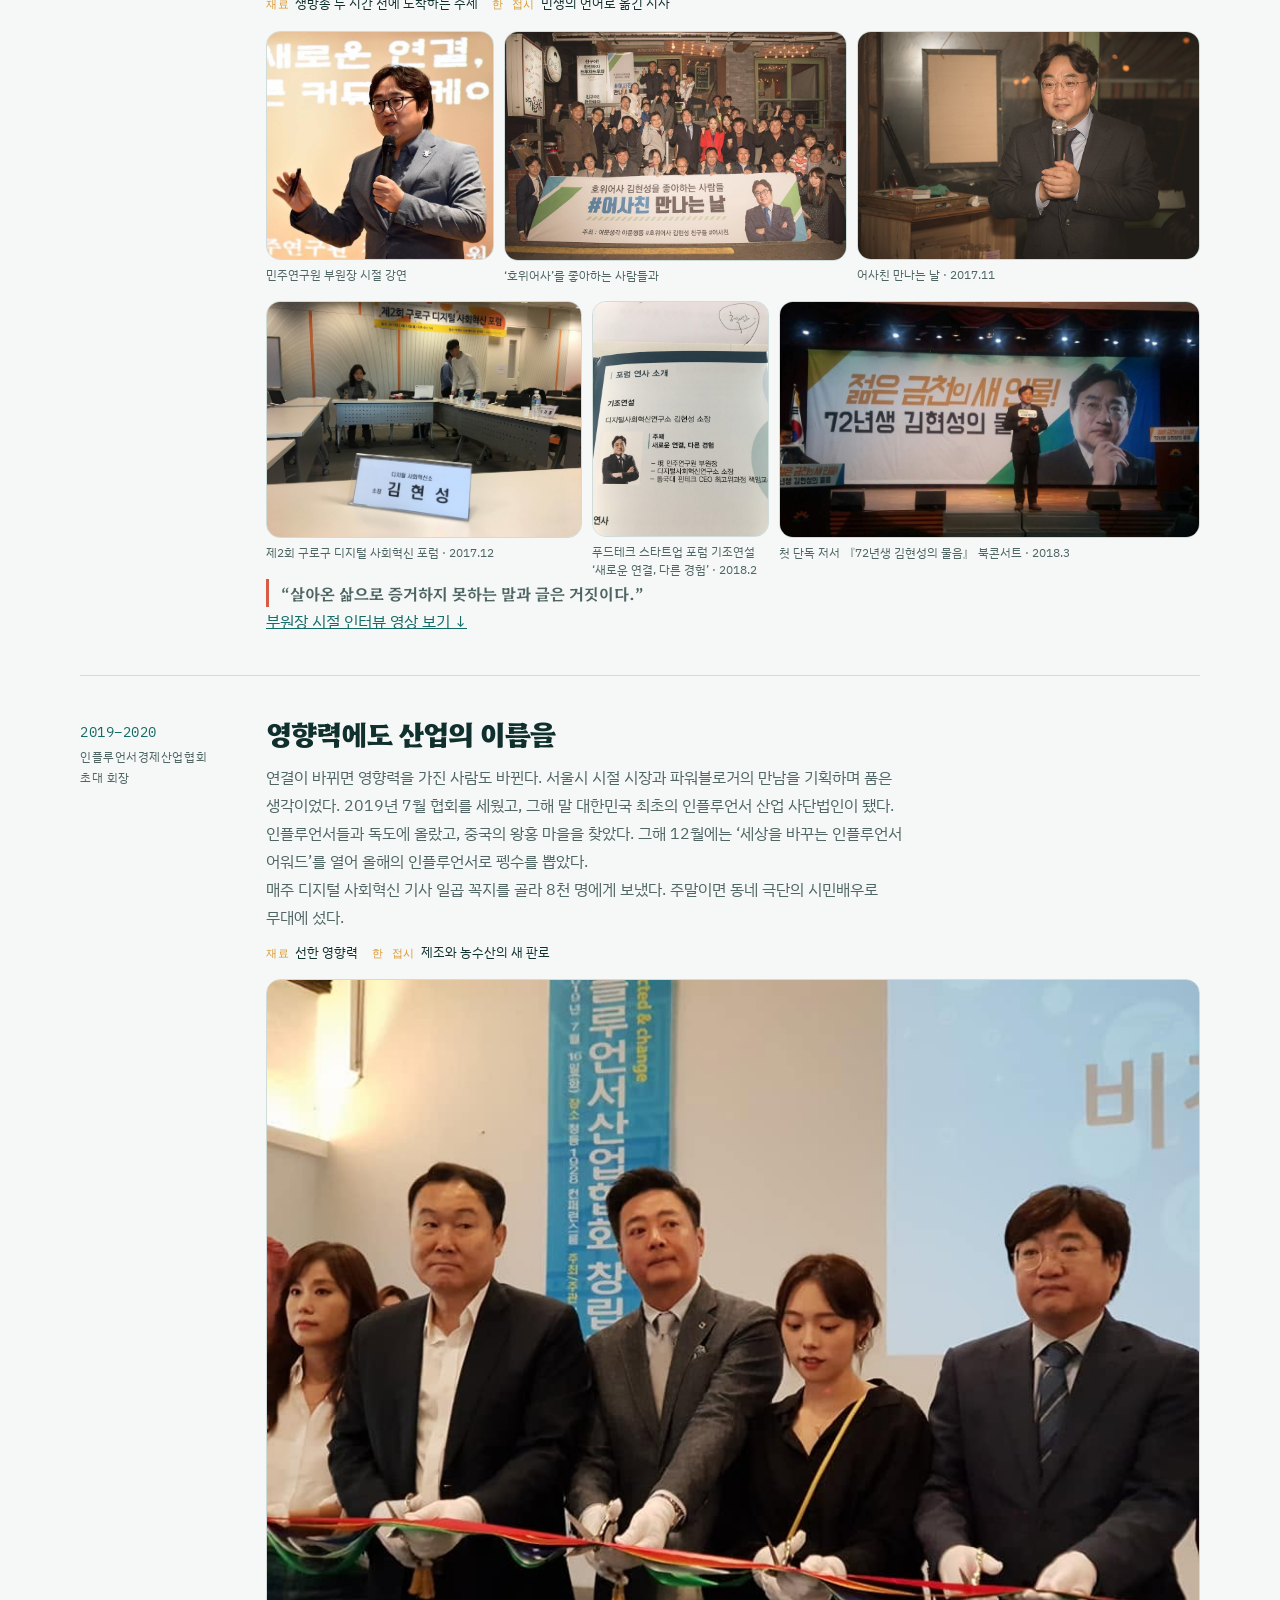
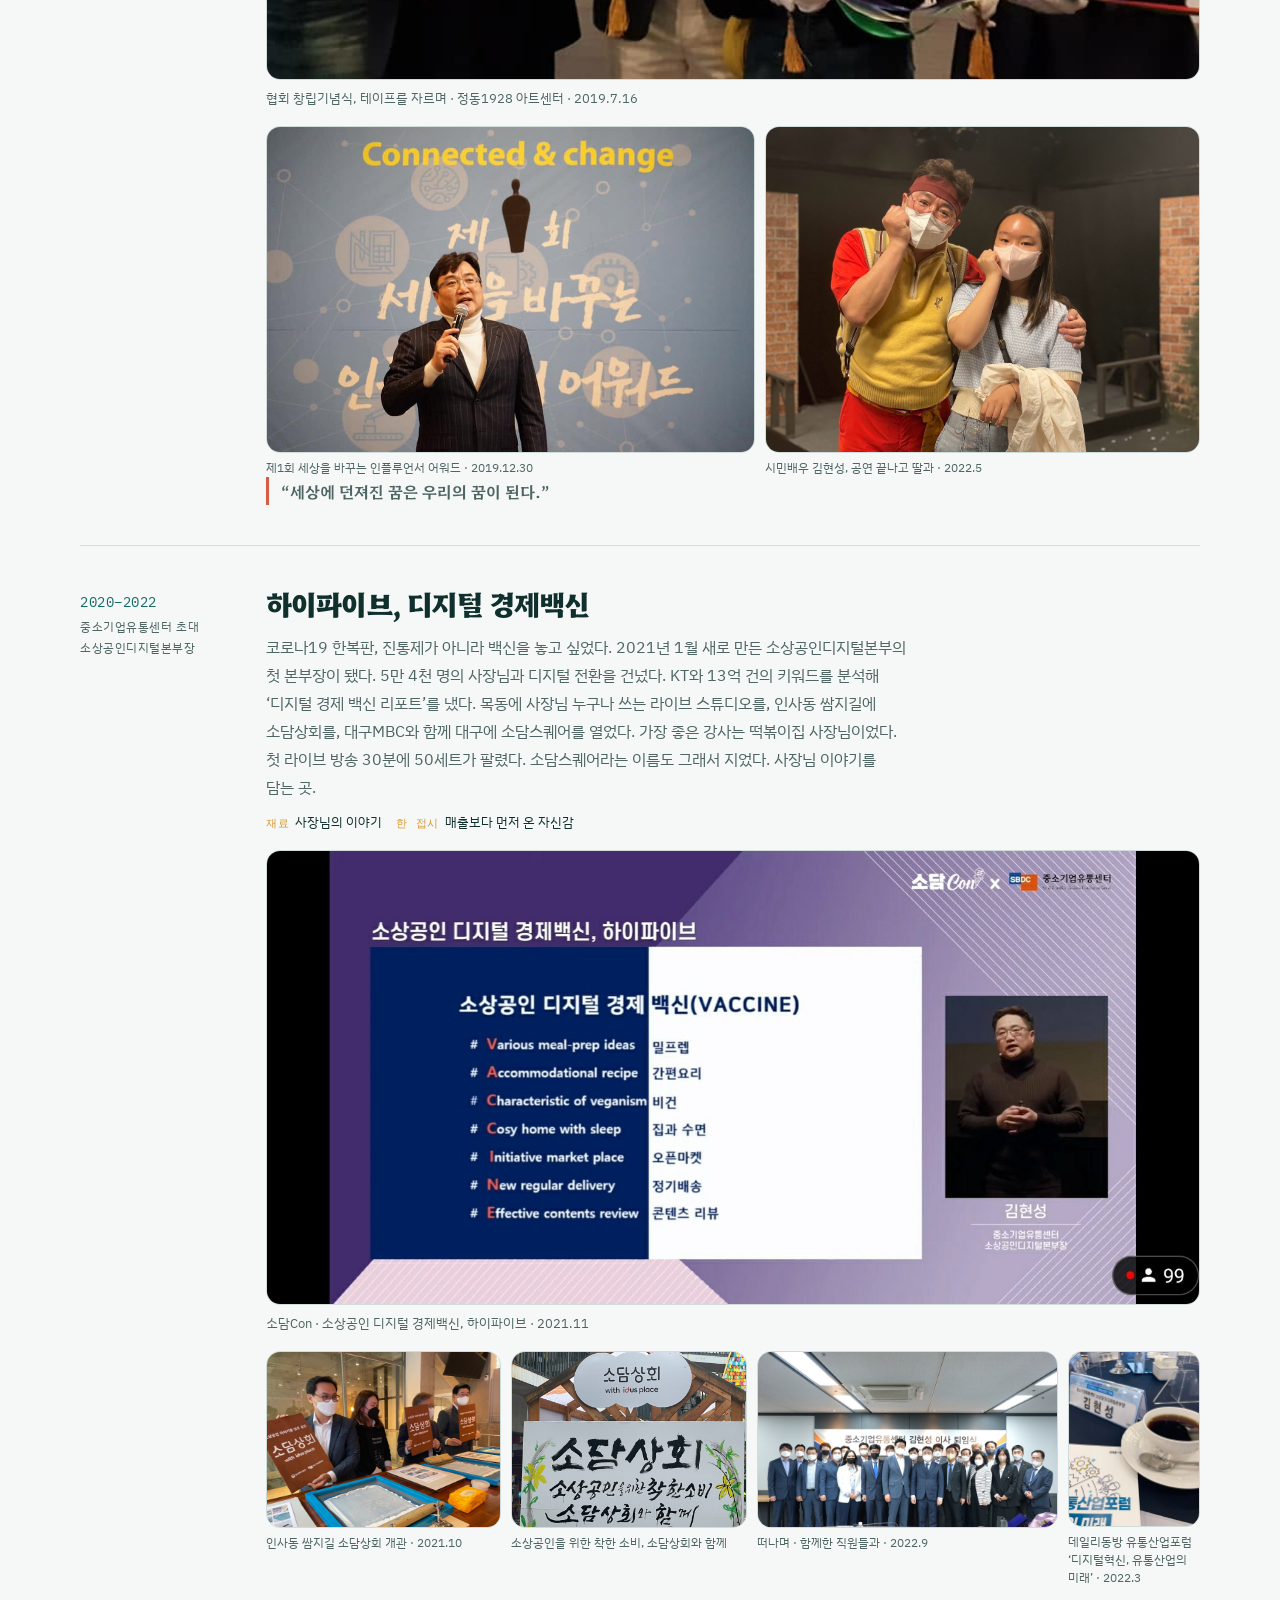
==== commit 3d7e413b: "방정환교육지원센터 학부모 특강(11.27) 반영: 현장 사진 2장, 강연 목록·아카이브 Co-Authored-By: Claude Fable 5.2 <noreply@anthropic" ====
--- a/index.html
+++ b/index.html
@@ -6,10 +6,7 @@
 <meta name="description" content="뜻과 땀으로 때를 짓는 정책셰프 김현성. 『소상공인을 버린 AI』 저자, 디지털 실학자.">
 <meta property="og:title" content="정책셰프 김현성">
 <meta property="og:description" content="뜻과 땀으로 때를 짓는 정책셰프. 『소상공인을 버린 AI』 저자.">
-<meta property="og:image" content="https://policychef.vercel.app/img/og.jpg">
-<meta property="og:image:width" content="1200"><meta property="og:image:height" content="630">
-<link rel="canonical" href="https://policychef.vercel.app/">
-<script type="application/ld+json">{"@context":"https://schema.org","@type":"Person","name":"김현성","alternateName":"정책셰프 김현성","url":"https://policychef.vercel.app/","image":"https://policychef.vercel.app/img/hero-mic.jpg","jobTitle":"중랑구 정책실장","description":"정책과 골목 사이를 27년 오간 정책셰프. 『소상공인을 버린 AI』 저자.","sameAs":["https://www.facebook.com/hyunsung.kim.501598","https://www.youtube.com/channel/UCfKIIumgLjOJI00AJpmEHHw"]}</script>
+<meta property="og:image" content="https://policychef.vercel.app/img/hero.jpg">
 <meta property="og:url" content="https://policychef.vercel.app/">
 <meta name="twitter:card" content="summary_large_image">
 <meta property="og:type" content="profile">
@@ -46,7 +43,7 @@
       <p class="hero2-eyebrow"><span class="dotmark" aria-hidden="true"></span>정책셰프 · 디지털 실학자</p>
       <h1 class="hero2-h1">
         <span class="ln"><span>뜻과 땀으로</span></span>
-        <span class="ln"><span>때를 짓는<i class="ast" aria-hidden="true">*</i></span></span>
+        <span class="ln"><span>때를 짓는<i class="ast">*</i></span></span>
         <span class="ln"><span>김현성<i class="dot">.</i></span></span>
       </h1>
       <p class="hero2-sub"><i>*</i> 뜻(志)으로 방향을 잡고, 땀(汗)으로 증거하고, 때(時)를 짓는다. 27년 동안 정책과 골목 사이를 오간 사람의 레시피입니다.</p>
@@ -119,6 +116,7 @@
     <div class="p-col reveal rd1">
       <div class="p-col-label">공공 · 행정</div>
       <ul>
+        <li>방정환교육지원센터 학부모 특강 <span>2026</span></li>
         <li>중랑구 직원 특강 <span>2026</span></li>
         <li>중랑구 AI 시대 소상공인 지원정책 <span>2026</span></li>
         <li>국가인공지능전략위원회 <span>자문</span></li>
@@ -153,18 +151,10 @@
       <img src="img/sodam.jpg" alt="소상공인 지식배움터 명사 초청 토크콘서트 소담소담 포스터" width="620" height="877" loading="lazy">
     </figure>
     <div class="talk-list">
-      <div class="label">최근 · 예정 강연 · 2026</div>
-      <div class="talk">
-        <div class="d">12.3<small>목</small></div>
-        <div><h3>소상공인시장진흥공단 간부 특강 <small>예정</small></h3><p>소상공인시장진흥공단 강연장. K-GOLMOK 2027, 광주와 서울에서 해 온 민생 정책을 국가 과제로.</p></div>
-      </div>
+      <div class="label">최근 강연 · 2026</div>
       <div class="talk">
         <div class="d">11.27<small>금</small></div>
-        <div><h3>방정환교육지원센터 학부모 특강 <small>예정</small></h3><p>AI 시대, 생각하는 아이로 키우려면?</p></div>
-      </div>
-      <div class="talk">
-        <div class="d">11.19<small>목</small></div>
-        <div><h3>제1차 중랑AX 2030 전략포럼 발제</h3><p>중랑AX 2030 전략(1차안). AI는 거들고, 판단과 책임은 사람이 진다.</p></div>
+        <div><h3>방정환교육지원센터 학부모 특강</h3><p>AI 시대, 생각하는 아이로 키우려면? AI가 대신 들어 줄 수 없는 것을 학부모와 함께 확인한 90분.</p></div>
       </div>
       <div class="talk">
         <div class="d">10.1<small>목</small></div>
@@ -179,7 +169,7 @@
   </div>
   <div class="gallery reveal">
     <figure><img src="img/life/booktalk-sodam-2026.jpg" alt="소담소담 명사 초청 토크콘서트 ‘AI를 부리는 사장님’ 무대와 객석" width="1400" height="788" loading="lazy" style="object-position:46% 50%"><figcaption>소담소담 토크콘서트 · 2026.9.30</figcaption></figure>
-    <figure><img src="img/fb-lecture-slide.jpg" alt="슬라이드 앞에서 특강하는 김현성" width="638" height="638" loading="lazy"><figcaption>특강</figcaption></figure>
+    <figure><img src="img/event/bangjeonghwan-lecture-2026-mic.jpg" alt="방정환교육지원센터 학부모 특강에서 마이크를 들고 학부모들에게 이야기하는 김현성" width="1600" height="900" loading="lazy" style="object-position:50% 40%"><figcaption>방정환교육지원센터 학부모 특강 · 2026.11.27</figcaption></figure>
     <figure><img src="img/fb-radio-interview.jpg" alt="『소상공인을 버린 AI』 라디오 인터뷰" width="1280" height="591" loading="lazy"><figcaption>라디오 인터뷰</figcaption></figure>
     <figure><img src="img/sisaweek-interview-2021.jpg" alt="소상공인디지털본부 초대 본부장 시절 시사위크 인터뷰에서 웃는 김현성" width="700" height="487" loading="lazy"><figcaption>인터뷰 · 시사위크 · 2021.1</figcaption></figure>
   </div>
@@ -346,7 +336,7 @@
     <li id="s-jingbi" class="scene fail">
       <div class="yr">서울시 시절<small>징비록</small></div>
       <div>
-        <h3>제돌이와 꺼진 스크린 <span class="fail-tag" aria-hidden="true">징비</span></h3>
+        <h3>제돌이와 꺼진 스크린</h3>
         <p>성급한 말 한 마디로 제돌이 방류가 정치가 됐다. 그래도 제돌이는 바다로 돌아갔다. 1년 가까이 준비한 디지털 시민시장실은 사정이 달랐다. 떠나고 석 달 뒤인 2017년 6월 문을 열었지만, 조례라는 대못을 박지 않았고, 시장이 바뀌자 스크린은 꺼졌다. 두 실패 모두 기록했다.</p>
         <div class="row">
           <figure style="--r:1.322"><img src="img/book-jedol-stone.jpg" alt="제돌이 방류지에 세운 최재천 교수 손글씨 표지석" width="386" height="292" loading="lazy"><figcaption>제돌이 방류지, 최재천 교수 손글씨 표지석</figcaption></figure>
@@ -479,13 +469,13 @@
   </div>
   <p class="wall-note">최초·최연소 디지털보좌관으로 시장 곁에서 보낸 시간. 청책과 현장, 그리고 실패까지 사진으로 남았다.</p>
   <div class="wall">
-    <figure><img src="img/seoul-mayor-office-table.jpg" alt="서울시장실 테이블에서 박원순 시장과 이야기하는 김현성과 동료들" width="1280" height="853" loading="lazy"><figcaption><span class="k">시장실</span> 책 더미 사이, 시장과 한 테이블에서</figcaption></figure>
-    <figure><img src="img/seoul-street-2015.jpg" alt="시장과 함께 골목으로" width="1280" height="852" loading="lazy"><figcaption><span class="k">현장</span> 시장과 함께 골목으로</figcaption></figure>
-    <figure><img src="img/seoul-office-meeting-2015.jpg" alt="메르스 대응 시장실 회의 · 2015.6" width="1280" height="853" loading="lazy"><figcaption><span class="k">징비록</span> 메르스 대응 시장실 회의 · 2015.6</figcaption></figure>
-    <figure><img src="img/seoul-kakao-mou-2015.jpg" alt="안전한 서울을 위한 서울시–다음카카오 협약 · 2015.1" width="1600" height="1067" loading="lazy"><figcaption><span class="k">디지털</span> 안전한 서울을 위한 서울시–다음카카오 협약 · 2015.1</figcaption></figure>
-    <figure><img src="img/cert/seoul-damyang-mou-2015.jpg" alt="서울특별시–담양군 우호교류 협약식 · 2015.7" width="428" height="210" loading="lazy"><figcaption><span class="k">고향</span> 서울특별시–담양군 우호교류 협약식 · 2015.7</figcaption></figure>
-    <figure><img src="img/life/seoul-sf-2016.jpg" alt="샌프란시스코 시청 앞에서 · 2016.9" width="1400" height="1050" loading="lazy"><figcaption><span class="k">출장</span> 샌프란시스코 시청 앞에서 · 2016.9</figcaption></figure>
-    <figure><img src="img/seoul-mayor-office-2015.jpg" alt="시장실에서 · 2015.7" width="1280" height="852" loading="lazy"><figcaption><span class="k">시장실</span> 시장실에서 · 2015.7</figcaption></figure>
+    <figure><img src="img/seoul-mayor-office-table.jpg" alt="서울시장실 테이블에서 박원순 시장과 이야기하는 김현성과 동료들" width="1280" height="853" loading="lazy"><figcaption><span class="k">시장실</span>책 더미 사이, 시장과 한 테이블에서</figcaption></figure>
+    <figure><img src="img/seoul-street-2015.jpg" alt="시장과 함께 골목으로" width="1280" height="852" loading="lazy"><figcaption><span class="k">현장</span>시장과 함께 골목으로</figcaption></figure>
+    <figure><img src="img/seoul-office-meeting-2015.jpg" alt="메르스 대응 시장실 회의 · 2015.6" width="1280" height="853" loading="lazy"><figcaption><span class="k">징비록</span>메르스 대응 시장실 회의 · 2015.6</figcaption></figure>
+    <figure><img src="img/seoul-kakao-mou-2015.jpg" alt="안전한 서울을 위한 서울시–다음카카오 협약 · 2015.1" width="1600" height="1067" loading="lazy"><figcaption><span class="k">디지털</span>안전한 서울을 위한 서울시–다음카카오 협약 · 2015.1</figcaption></figure>
+    <figure><img src="img/cert/seoul-damyang-mou-2015.jpg" alt="서울특별시–담양군 우호교류 협약식 · 2015.7" width="428" height="210" loading="lazy"><figcaption><span class="k">고향</span>서울특별시–담양군 우호교류 협약식 · 2015.7</figcaption></figure>
+    <figure><img src="img/life/seoul-sf-2016.jpg" alt="샌프란시스코 시청 앞에서 · 2016.9" width="1400" height="1050" loading="lazy"><figcaption><span class="k">출장</span>샌프란시스코 시청 앞에서 · 2016.9</figcaption></figure>
+    <figure><img src="img/seoul-mayor-office-2015.jpg" alt="시장실에서 · 2015.7" width="1280" height="852" loading="lazy"><figcaption><span class="k">시장실</span>시장실에서 · 2015.7</figcaption></figure>
   </div>
 </section>
 
@@ -497,43 +487,43 @@
   </div>
   <p class="wall-note">초대 대표이사로 일한 2년. 함께 일한 재단 식구가 간직해 온 사진에서 골랐다.</p>
   <div class="wall">
-    <figure><img src="img/gj/gj-43.jpg" alt="다시 만난 오월, 광주는 동사(ing)입니다" width="1200" height="900" loading="lazy"><figcaption><span class="k">방명록</span> 다시 만난 오월, 광주는 동사(ing)입니다</figcaption></figure>
-    <figure><img src="img/gj/gj-64.jpg" alt="공정한 배달을 위한 사장님들의 목소리" width="1200" height="643" loading="lazy"><figcaption><span class="k">공공배달</span> 공정한 배달을 위한 사장님들의 목소리</figcaption></figure>
-    <figure><img src="img/gj/gj-indep-speech-2024.jpg" alt="‘배달의 민족 독립(탈퇴) 선언’ 현수막 아래에서 발언하는 김현성 대표" width="900" height="1200" loading="lazy"><figcaption><span class="k">독립선언</span> 소상공인·소비자 ‘배달의 민족’ 독립 선언 · 광주시의회 · 2024.7.19</figcaption></figure>
-    <figure><img src="img/gj/gj-assembly-delivery-2024.jpg" alt="국회 토론회 ‘배달의민족 수수료 인상을 통해 본 배달앱 문제점과 개선방향’ 참석자 단체 사진" width="1280" height="576" loading="lazy"><figcaption><span class="k">국회</span> 배달앱 수수료 토론회, 광주의 목소리를 국회로 · 2024.8.6</figcaption></figure>
-    <figure><img src="img/gj/gj-yangdong-checkup-2025.jpg" alt="양동전통시장 고객지원센터에 차린 소상공인 찾아가는 종합건강검진 접수대" width="1280" height="591" loading="lazy"><figcaption><span class="k">건강</span> 소상공인을 위한 찾아가는 종합건강검진 · 양동시장 · 2025.2.27</figcaption></figure>
-    <figure><img src="img/gj/gj-84.jpg" alt="kbc 〈뉴스와이드〉 · 공급이 아니라 수요 관점으로" width="1194" height="672" loading="lazy"><figcaption><span class="k">방송</span> kbc 〈뉴스와이드〉 · 공급이 아니라 수요 관점으로</figcaption></figure>
-    <figure><img src="img/gj/gj-mbc-studio-2025.jpg" alt="광주MBC 〈시사 용광로〉 스튜디오 토론" width="1400" height="647" loading="lazy"><figcaption><span class="k">방송</span> 광주MBC 〈시사 용광로〉 · 2025.6</figcaption></figure>
-    <figure><img src="img/gj/gj-122.jpg" alt="소상공인 밀키트, 광주FC 경기장에서" width="1200" height="800" loading="lazy"><figcaption><span class="k">광주푸드클럽</span> 소상공인 밀키트, 광주FC 경기장에서</figcaption></figure>
-    <figure><img src="img/gj/gj-128.jpg" alt="라커룸에서 나눈 이야기" width="1200" height="1200" loading="lazy"><figcaption><span class="k">광주FC</span> 라커룸에서 나눈 이야기</figcaption></figure>
-    <figure><img src="img/gj/gj-153.jpg" alt="골목 밤 축제 개막" width="1200" height="1200" loading="lazy"><figcaption><span class="k">골목 축제</span> 골목 밤 축제 개막</figcaption></figure>
-    <figure><img src="img/gj/gj-132.jpg" alt="국회 기자회견" width="1200" height="540" loading="lazy"><figcaption><span class="k">국회</span> 국회 기자회견</figcaption></figure>
-    <figure><img src="img/gj/gj-47.jpg" alt="지역경제 위기 대응 정책 심포지엄" width="1200" height="900" loading="lazy"><figcaption><span class="k">심포지엄</span> 지역경제 위기 대응 정책 심포지엄</figcaption></figure>
-    <figure><img src="img/gj/gj-176.jpg" alt="‘나라사랑가게’ 협약식" width="600" height="450" loading="lazy"><figcaption><span class="k">협약</span> ‘나라사랑가게’ 협약식</figcaption></figure>
-    <figure><img src="img/gj/gj-95.jpg" alt="포용·공정·정의로운 디지털전환도시" width="1200" height="1200" loading="lazy"><figcaption><span class="k">성과 공유</span> 포용·공정·정의로운 디지털전환도시</figcaption></figure>
-    <figure><img src="img/gj/gj-79.jpg" alt="사장님의 언어로 말하기" width="1200" height="782" loading="lazy"><figcaption><span class="k">인터뷰</span> 사장님의 언어로 말하기</figcaption></figure>
-    <figure><img src="img/cert/gwangju-kag-mou-2023.jpg" alt="재단과 한국거버넌스학회의 지역 일자리·노동 정책 업무협약" width="1400" height="795" loading="lazy"><figcaption><span class="k">협약</span> 한국거버넌스학회와 지역 일자리·노동 정책 업무협약 · 2023.10</figcaption></figure>
-    <figure><img src="img/cert/mudeung-2024.jpg" alt="무등일보 제17기 독자권익위원 위촉" width="1191" height="1400" loading="lazy"><figcaption><span class="k">지역 언론</span> 무등일보 제17기 독자권익위원 위촉 · 2024.2</figcaption></figure>
-    <figure><img src="img/cert/gwangju-labor-mou-2025.jpg" alt="재단 노사상생 협약식" width="1400" height="1050" loading="lazy"><figcaption><span class="k">노사</span> 노사상생 협약식 · 2025.6</figcaption></figure>
-    <figure><img src="img/cert/gwangju-thanks-plaque-2025.jpg" alt="초대 대표이사 김현성 감사패 전달식" width="1280" height="720" loading="lazy"><figcaption><span class="k">감사패</span> “헌신과 열정에 감사드리며” · 2025.8</figcaption></figure>
-    <figure><img src="img/event/forum-ecopeace-2023.jpg" alt="경기도 DMZ 오픈 에코피스포럼 · 2023.9" width="1400" height="1050" loading="lazy"><figcaption><span class="k">포럼</span> 경기도 DMZ 오픈 에코피스포럼 · 2023.9</figcaption></figure>
-    <figure><img src="img/event/seminar-franchise-2023.jpg" alt="프랜차이즈 업계 취임식 축사 · 2023.12" width="1400" height="1050" loading="lazy"><figcaption><span class="k">축사</span> 프랜차이즈 업계 취임식 축사 · 2023.12</figcaption></figure>
-    <figure><img src="img/event/seminar-local-digital-2024.jpg" alt="“디지털 경제는 로컬을 위해서 무엇을 할 수 있을까?” · 2024.1" width="1400" height="816" loading="lazy"><figcaption><span class="k">강연</span> “디지털 경제는 로컬을 위해서 무엇을 할 수 있을까?” · 2024.1</figcaption></figure>
-    <figure><img src="img/event/seminar-policy-share-2024.jpg" alt="“소상공인이 있어 광주가 있다” 소상공인 성장 지원 정책 공유회 · 2024.3" width="1304" height="1386" loading="lazy"><figcaption><span class="k">공유회</span> “소상공인이 있어 광주가 있다” 소상공인 성장 지원 정책 공유회 · 2024.3</figcaption></figure>
-    <figure><img src="img/life/gj-dalbit-mou-2024.jpg" alt="대구전통시장진흥재단과 광주경제진흥상생일자리재단의 소상공인 디지털 전환 달빛동맹 업무협약" width="1411" height="1058" loading="lazy"><figcaption><span class="k">협약</span> 대구와 맺은 ‘소상공인 디지털 전환 달빛동맹’ · 2024.6</figcaption></figure>
-    <figure><img src="img/event/forum-gwangju-women-2025.jpg" alt="제182차 광주여성경제인포럼 ‘디지털 커머스로 여는 기회의 문’ · 2025.3" width="1400" height="934" loading="lazy"><figcaption><span class="k">강연</span> 제182차 광주여성경제인포럼 ‘디지털 커머스로 여는 기회의 문’ · 2025.3</figcaption></figure>
-    <figure><img src="img/event/seminar-restaurant-assoc-2025.jpg" alt="한국외식업중앙회 광주시지회 정기총회 · 2025.4" width="1400" height="647" loading="lazy"><figcaption><span class="k">축사</span> 한국외식업중앙회 광주시지회 정기총회 · 2025.4</figcaption></figure>
-    <figure><img src="img/event/meeting-ai-seoul-2025.jpg" alt="‘모두의 AI @서울’ 정책 토론회 · 2025.7" width="1400" height="934" loading="lazy"><figcaption><span class="k">국회</span> ‘모두의 AI @서울’ 정책 토론회 · 2025.7</figcaption></figure>
-    <figure><img src="img/event/seminar-bank-2025.jpg" alt="‘지역 경제와 상생하는 은행 산업의 혁신과 미래’ · 2025.7" width="1050" height="1400" loading="lazy"><figcaption><span class="k">강연</span> ‘지역 경제와 상생하는 은행 산업의 혁신과 미래’ · 2025.7</figcaption></figure>
-    <figure><img src="img/life/gj-mudeung-interview-2023.jpg" alt="무등일보 인터뷰 “상생 이끄는 ‘지산지소’ 실천… 국가대표 수요혁신기관으로” · 2023.11" width="1050" height="1400" loading="lazy"><figcaption><span class="k">인터뷰</span> 무등일보 인터뷰 “상생 이끄는 ‘지산지소’ 실천… 국가대표 수요혁신기관으로” · 2023.11</figcaption></figure>
-    <figure><img src="img/life/gj-inclusive-growth-panel-2025.jpg" alt="국회토론회 ‘대한민국 성장판을 견인하는 포용성장도시 광주모델’ 토론석에서 발언하는 김현성" width="1132" height="849" loading="lazy"><figcaption><span class="k">국회</span> 국회토론회 ‘대한민국 성장판을 견인하는 포용성장도시 광주모델’ 토론자로 · 2025.2</figcaption></figure>
-    <figure><img src="img/life/gj-better-start-2025.jpg" alt="‘Better Start’ 강연 · 2025.2" width="1400" height="786" loading="lazy"><figcaption><span class="k">강연</span> ‘Better Start’ 강연 · 2025.2</figcaption></figure>
-    <figure><img src="img/life/gj-esg-cinema-2025.jpg" alt="햇빛연금이 만든 ESG 시네마 토크콘서트 ‘초혼’ · 2025.3" width="1400" height="1050" loading="lazy"><figcaption><span class="k">문화</span> 햇빛연금이 만든 ESG 시네마 토크콘서트 ‘초혼’ · 2025.3</figcaption></figure>
-    <figure><img src="img/life/gj-fair-delivery-2025.jpg" alt="“공정앱 주문, 우선 배달” 광주 시민 연대 · 2025.4" width="1400" height="934" loading="lazy"><figcaption><span class="k">공공배달</span> “공정앱 주문, 우선 배달” 광주 시민 연대 · 2025.4</figcaption></figure>
-    <figure><img src="img/life/gj-job-festa-2025.jpg" alt="2025 광주 함께 JOB 페스타 · 2025.6" width="1400" height="1050" loading="lazy"><figcaption><span class="k">일자리</span> 2025 광주 함께 JOB 페스타 · 2025.6</figcaption></figure>
-    <figure><img src="img/life/gj-digital-doctor-2025.jpg" alt="“소상공인이 있어 광주가 있다” 청년 디지털닥터단 2기 발대식 · 2025.6" width="1400" height="788" loading="lazy"><figcaption><span class="k">디지털닥터</span> “소상공인이 있어 광주가 있다” 청년 디지털닥터단 2기 발대식 · 2025.6</figcaption></figure>
-    <figure><img src="img/gj/gj-11.jpg" alt="초대 대표이사 감사패 전달식 · 직원들과" width="1200" height="900" loading="lazy"><figcaption><span class="k">떠나며</span> 초대 대표이사 감사패 전달식 · 직원들과</figcaption></figure>
-    <figure><img src="img/life/portrait-wall-2025.jpg" alt="역대 대표 사진 맨 끝에 걸린 얼굴 · 2025.8" width="1280" height="1280" loading="lazy"><figcaption><span class="k">떠나며</span> 역대 대표 사진 맨 끝에 걸린 얼굴 · 2025.8</figcaption></figure>
+    <figure><img src="img/gj/gj-43.jpg" alt="다시 만난 오월, 광주는 동사(ing)입니다" width="1200" height="900" loading="lazy"><figcaption><span class="k">방명록</span>다시 만난 오월, 광주는 동사(ing)입니다</figcaption></figure>
+    <figure><img src="img/gj/gj-64.jpg" alt="공정한 배달을 위한 사장님들의 목소리" width="1200" height="643" loading="lazy"><figcaption><span class="k">공공배달</span>공정한 배달을 위한 사장님들의 목소리</figcaption></figure>
+    <figure><img src="img/gj/gj-indep-speech-2024.jpg" alt="‘배달의 민족 독립(탈퇴) 선언’ 현수막 아래에서 발언하는 김현성 대표" width="900" height="1200" loading="lazy"><figcaption><span class="k">독립선언</span>소상공인·소비자 ‘배달의 민족’ 독립 선언 · 광주시의회 · 2024.7.19</figcaption></figure>
+    <figure><img src="img/gj/gj-assembly-delivery-2024.jpg" alt="국회 토론회 ‘배달의민족 수수료 인상을 통해 본 배달앱 문제점과 개선방향’ 참석자 단체 사진" width="1280" height="576" loading="lazy"><figcaption><span class="k">국회</span>배달앱 수수료 토론회, 광주의 목소리를 국회로 · 2024.8.6</figcaption></figure>
+    <figure><img src="img/gj/gj-yangdong-checkup-2025.jpg" alt="양동전통시장 고객지원센터에 차린 소상공인 찾아가는 종합건강검진 접수대" width="1280" height="591" loading="lazy"><figcaption><span class="k">건강</span>소상공인을 위한 찾아가는 종합건강검진 · 양동시장 · 2025.2.27</figcaption></figure>
+    <figure><img src="img/gj/gj-84.jpg" alt="kbc 〈뉴스와이드〉 · 공급이 아니라 수요 관점으로" width="1194" height="672" loading="lazy"><figcaption><span class="k">방송</span>kbc 〈뉴스와이드〉 · 공급이 아니라 수요 관점으로</figcaption></figure>
+    <figure><img src="img/gj/gj-mbc-studio-2025.jpg" alt="광주MBC 〈시사 용광로〉 스튜디오 토론" width="1400" height="647" loading="lazy"><figcaption><span class="k">방송</span>광주MBC 〈시사 용광로〉 · 2025.6</figcaption></figure>
+    <figure><img src="img/gj/gj-122.jpg" alt="소상공인 밀키트, 광주FC 경기장에서" width="1200" height="800" loading="lazy"><figcaption><span class="k">광주푸드클럽</span>소상공인 밀키트, 광주FC 경기장에서</figcaption></figure>
+    <figure><img src="img/gj/gj-128.jpg" alt="라커룸에서 나눈 이야기" width="1200" height="1200" loading="lazy"><figcaption><span class="k">광주FC</span>라커룸에서 나눈 이야기</figcaption></figure>
+    <figure><img src="img/gj/gj-153.jpg" alt="골목 밤 축제 개막" width="1200" height="1200" loading="lazy"><figcaption><span class="k">골목 축제</span>골목 밤 축제 개막</figcaption></figure>
+    <figure><img src="img/gj/gj-132.jpg" alt="국회 기자회견" width="1200" height="540" loading="lazy"><figcaption><span class="k">국회</span>국회 기자회견</figcaption></figure>
+    <figure><img src="img/gj/gj-47.jpg" alt="지역경제 위기 대응 정책 심포지엄" width="1200" height="900" loading="lazy"><figcaption><span class="k">심포지엄</span>지역경제 위기 대응 정책 심포지엄</figcaption></figure>
+    <figure><img src="img/gj/gj-176.jpg" alt="‘나라사랑가게’ 협약식" width="600" height="450" loading="lazy"><figcaption><span class="k">협약</span>‘나라사랑가게’ 협약식</figcaption></figure>
+    <figure><img src="img/gj/gj-95.jpg" alt="포용·공정·정의로운 디지털전환도시" width="1200" height="1200" loading="lazy"><figcaption><span class="k">성과 공유</span>포용·공정·정의로운 디지털전환도시</figcaption></figure>
+    <figure><img src="img/gj/gj-79.jpg" alt="사장님의 언어로 말하기" width="1200" height="782" loading="lazy"><figcaption><span class="k">인터뷰</span>사장님의 언어로 말하기</figcaption></figure>
+    <figure><img src="img/cert/gwangju-kag-mou-2023.jpg" alt="재단과 한국거버넌스학회의 지역 일자리·노동 정책 업무협약" width="1400" height="795" loading="lazy"><figcaption><span class="k">협약</span>한국거버넌스학회와 지역 일자리·노동 정책 업무협약 · 2023.10</figcaption></figure>
+    <figure><img src="img/cert/mudeung-2024.jpg" alt="무등일보 제17기 독자권익위원 위촉" width="1191" height="1400" loading="lazy"><figcaption><span class="k">지역 언론</span>무등일보 제17기 독자권익위원 위촉 · 2024.2</figcaption></figure>
+    <figure><img src="img/cert/gwangju-labor-mou-2025.jpg" alt="재단 노사상생 협약식" width="1400" height="1050" loading="lazy"><figcaption><span class="k">노사</span>노사상생 협약식 · 2025.6</figcaption></figure>
+    <figure><img src="img/cert/gwangju-thanks-plaque-2025.jpg" alt="초대 대표이사 김현성 감사패 전달식" width="1280" height="720" loading="lazy"><figcaption><span class="k">감사패</span>“헌신과 열정에 감사드리며” · 2025.8</figcaption></figure>
+    <figure><img src="img/event/forum-ecopeace-2023.jpg" alt="경기도 DMZ 오픈 에코피스포럼 · 2023.9" width="1400" height="1050" loading="lazy"><figcaption><span class="k">포럼</span>경기도 DMZ 오픈 에코피스포럼 · 2023.9</figcaption></figure>
+    <figure><img src="img/event/seminar-franchise-2023.jpg" alt="프랜차이즈 업계 취임식 축사 · 2023.12" width="1400" height="1050" loading="lazy"><figcaption><span class="k">축사</span>프랜차이즈 업계 취임식 축사 · 2023.12</figcaption></figure>
+    <figure><img src="img/event/seminar-local-digital-2024.jpg" alt="“디지털 경제는 로컬을 위해서 무엇을 할 수 있을까?” · 2024.1" width="1400" height="816" loading="lazy"><figcaption><span class="k">강연</span>“디지털 경제는 로컬을 위해서 무엇을 할 수 있을까?” · 2024.1</figcaption></figure>
+    <figure><img src="img/event/seminar-policy-share-2024.jpg" alt="“소상공인이 있어 광주가 있다” 소상공인 성장 지원 정책 공유회 · 2024.3" width="1304" height="1386" loading="lazy"><figcaption><span class="k">공유회</span>“소상공인이 있어 광주가 있다” 소상공인 성장 지원 정책 공유회 · 2024.3</figcaption></figure>
+    <figure><img src="img/life/gj-dalbit-mou-2024.jpg" alt="대구전통시장진흥재단과 광주경제진흥상생일자리재단의 소상공인 디지털 전환 달빛동맹 업무협약" width="1411" height="1058" loading="lazy"><figcaption><span class="k">협약</span>대구와 맺은 ‘소상공인 디지털 전환 달빛동맹’ · 2024.6</figcaption></figure>
+    <figure><img src="img/event/forum-gwangju-women-2025.jpg" alt="제182차 광주여성경제인포럼 ‘디지털 커머스로 여는 기회의 문’ · 2025.3" width="1400" height="934" loading="lazy"><figcaption><span class="k">강연</span>제182차 광주여성경제인포럼 ‘디지털 커머스로 여는 기회의 문’ · 2025.3</figcaption></figure>
+    <figure><img src="img/event/seminar-restaurant-assoc-2025.jpg" alt="한국외식업중앙회 광주시지회 정기총회 · 2025.4" width="1400" height="647" loading="lazy"><figcaption><span class="k">축사</span>한국외식업중앙회 광주시지회 정기총회 · 2025.4</figcaption></figure>
+    <figure><img src="img/event/meeting-ai-seoul-2025.jpg" alt="‘모두의 AI @서울’ 정책 토론회 · 2025.7" width="1400" height="934" loading="lazy"><figcaption><span class="k">국회</span>‘모두의 AI @서울’ 정책 토론회 · 2025.7</figcaption></figure>
+    <figure><img src="img/event/seminar-bank-2025.jpg" alt="‘지역 경제와 상생하는 은행 산업의 혁신과 미래’ · 2025.7" width="1050" height="1400" loading="lazy"><figcaption><span class="k">강연</span>‘지역 경제와 상생하는 은행 산업의 혁신과 미래’ · 2025.7</figcaption></figure>
+    <figure><img src="img/life/gj-mudeung-interview-2023.jpg" alt="무등일보 인터뷰 “상생 이끄는 ‘지산지소’ 실천… 국가대표 수요혁신기관으로” · 2023.11" width="1050" height="1400" loading="lazy"><figcaption><span class="k">인터뷰</span>무등일보 인터뷰 “상생 이끄는 ‘지산지소’ 실천… 국가대표 수요혁신기관으로” · 2023.11</figcaption></figure>
+    <figure><img src="img/life/gj-inclusive-growth-panel-2025.jpg" alt="국회토론회 ‘대한민국 성장판을 견인하는 포용성장도시 광주모델’ 토론석에서 발언하는 김현성" width="1132" height="849" loading="lazy"><figcaption><span class="k">국회</span>국회토론회 ‘대한민국 성장판을 견인하는 포용성장도시 광주모델’ 토론자로 · 2025.2</figcaption></figure>
+    <figure><img src="img/life/gj-better-start-2025.jpg" alt="‘Better Start’ 강연 · 2025.2" width="1400" height="786" loading="lazy"><figcaption><span class="k">강연</span>‘Better Start’ 강연 · 2025.2</figcaption></figure>
+    <figure><img src="img/life/gj-esg-cinema-2025.jpg" alt="햇빛연금이 만든 ESG 시네마 토크콘서트 ‘초혼’ · 2025.3" width="1400" height="1050" loading="lazy"><figcaption><span class="k">문화</span>햇빛연금이 만든 ESG 시네마 토크콘서트 ‘초혼’ · 2025.3</figcaption></figure>
+    <figure><img src="img/life/gj-fair-delivery-2025.jpg" alt="“공정앱 주문, 우선 배달” 광주 시민 연대 · 2025.4" width="1400" height="934" loading="lazy"><figcaption><span class="k">공공배달</span>“공정앱 주문, 우선 배달” 광주 시민 연대 · 2025.4</figcaption></figure>
+    <figure><img src="img/life/gj-job-festa-2025.jpg" alt="2025 광주 함께 JOB 페스타 · 2025.6" width="1400" height="1050" loading="lazy"><figcaption><span class="k">일자리</span>2025 광주 함께 JOB 페스타 · 2025.6</figcaption></figure>
+    <figure><img src="img/life/gj-digital-doctor-2025.jpg" alt="“소상공인이 있어 광주가 있다” 청년 디지털닥터단 2기 발대식 · 2025.6" width="1400" height="788" loading="lazy"><figcaption><span class="k">디지털닥터</span>“소상공인이 있어 광주가 있다” 청년 디지털닥터단 2기 발대식 · 2025.6</figcaption></figure>
+    <figure><img src="img/gj/gj-11.jpg" alt="초대 대표이사 감사패 전달식 · 직원들과" width="1200" height="900" loading="lazy"><figcaption><span class="k">떠나며</span>초대 대표이사 감사패 전달식 · 직원들과</figcaption></figure>
+    <figure><img src="img/life/portrait-wall-2025.jpg" alt="역대 대표 사진 맨 끝에 걸린 얼굴 · 2025.8" width="1280" height="1280" loading="lazy"><figcaption><span class="k">떠나며</span>역대 대표 사진 맨 끝에 걸린 얼굴 · 2025.8</figcaption></figure>
   </div>
 </section>
 
@@ -640,7 +630,7 @@
     <div>
       <div class="k">진행 중</div>
       <h3>중랑 AX 1번지</h3>
-      <p>공공이 먼저 AI를 부리는 법을 익힌다. 그래야 골목에도 건넬 수 있다. 2026년 10월 1일 구청에 중랑AI혁신팀이 생겼고, ‘중랑AX 100일’로 부서마다 AI 과제를 찾고 있다. 11월 19일 제1차 중랑AX 2030 전략포럼에서 ‘중랑AX 2030 전략(1차안)’을 내놓았고, 포럼에서 나온 의견을 담아 100일을 마치는 2027년 1월 최종안으로 잇는다.</p>
+      <p>공공이 먼저 AI를 부리는 법을 익힌다. 그래야 골목에도 건넬 수 있다. 2026년 10월 1일 구청에 중랑AI혁신팀이 생겼고, ‘중랑AX 100일’로 부서마다 AI 과제를 찾고 있다.</p>
     </div>
     <div>
       <div class="k">2026.9 —</div>
@@ -657,13 +647,14 @@
   </div>
   <p class="wall-note">책 이후의 현장. 강연장과 회의실에서.</p>
   <div class="wall">
-    <figure><img src="img/life/giving-club-2025.jpg" alt="민생경제연구소 안함사 장학금 500만 기부클럽 가입식 단체 사진" width="1400" height="1050" loading="lazy"><figcaption><span class="k">나눔</span> 민생경제연구소 ‘안함사’ 장학금 500만 기부클럽 1호 기부자로 · 가입식 · 국회 · 2025.9</figcaption></figure>
-    <figure><img src="img/event/seminar-women-venture-2025.jpg" alt="광주전남 여성벤처인과 함께하는 디지털 선도도시 · 2025.10" width="1280" height="720" loading="lazy"><figcaption><span class="k">강연</span> 광주전남 여성벤처인과 함께하는 디지털 선도도시 · 2025.10</figcaption></figure>
-    <figure><img src="img/event/seminar-buringai-2026.jpg" alt="‘소상공인을 버린 AI’ 강연 · 2026.1" width="960" height="1280" loading="lazy"><figcaption><span class="k">강연</span> ‘소상공인을 버린 AI’ 강연 · 2026.1</figcaption></figure>
-    <figure><img src="img/event/meeting-advisory-2026.jpg" alt="정책자문위원회 지방재정·지역경제분과 위원 · 2026.1" width="1050" height="1400" loading="lazy"><figcaption><span class="k">자문</span> 정책자문위원회 지방재정·지역경제분과 위원 · 2026.1</figcaption></figure>
-    <figure><img src="img/life/book-semas-2026.jpg" alt="소상공인시장진흥공단에서, 『소상공인을 버린 AI』를 들고 · 2026.4" width="1400" height="1050" loading="lazy"><figcaption><span class="k">책</span> 소상공인시장진흥공단에서, 『소상공인을 버린 AI』를 들고 · 2026.4</figcaption></figure>
-    <figure><img src="img/fb-with-book.jpg" alt="『소상공인을 버린 AI』를 든 김제선 대전 중구청장과 김현성" width="1200" height="960" loading="lazy"><figcaption><span class="k">책</span> 김제선 대전 중구청장과, 『소상공인을 버린 AI』를 들고</figcaption></figure>
-    <figure><img src="img/event/sodam-concert-2026.jpg" alt="소담소담 명사 초청 토크콘서트 무대의 김현성과 객석을 채운 청중" width="1600" height="900" loading="lazy"><figcaption><span class="k">강연</span> 소담소담 명사 초청 토크콘서트 ‘AI를 부리는 사장님’ · 소상공인 지식배움터 · 2026.9.30</figcaption></figure>
+    <figure><img src="img/life/giving-club-2025.jpg" alt="민생경제연구소 안함사 장학금 500만 기부클럽 가입식 단체 사진" width="1400" height="1050" loading="lazy"><figcaption><span class="k">나눔</span>민생경제연구소 ‘안함사’ 장학금 500만 기부클럽 1호 기부자로 · 가입식 · 국회 · 2025.9</figcaption></figure>
+    <figure><img src="img/event/seminar-women-venture-2025.jpg" alt="광주전남 여성벤처인과 함께하는 디지털 선도도시 · 2025.10" width="1280" height="720" loading="lazy"><figcaption><span class="k">강연</span>광주전남 여성벤처인과 함께하는 디지털 선도도시 · 2025.10</figcaption></figure>
+    <figure><img src="img/event/seminar-buringai-2026.jpg" alt="‘소상공인을 버린 AI’ 강연 · 2026.1" width="960" height="1280" loading="lazy"><figcaption><span class="k">강연</span>‘소상공인을 버린 AI’ 강연 · 2026.1</figcaption></figure>
+    <figure><img src="img/event/meeting-advisory-2026.jpg" alt="정책자문위원회 지방재정·지역경제분과 위원 · 2026.1" width="1050" height="1400" loading="lazy"><figcaption><span class="k">자문</span>정책자문위원회 지방재정·지역경제분과 위원 · 2026.1</figcaption></figure>
+    <figure><img src="img/life/book-semas-2026.jpg" alt="소상공인시장진흥공단에서, 『소상공인을 버린 AI』를 들고 · 2026.4" width="1400" height="1050" loading="lazy"><figcaption><span class="k">책</span>소상공인시장진흥공단에서, 『소상공인을 버린 AI』를 들고 · 2026.4</figcaption></figure>
+    <figure><img src="img/fb-with-book.jpg" alt="『소상공인을 버린 AI』를 든 김제선 대전 중구청장과 김현성" width="1200" height="960" loading="lazy"><figcaption><span class="k">책</span>김제선 대전 중구청장과, 『소상공인을 버린 AI』를 들고</figcaption></figure>
+    <figure><img src="img/event/sodam-concert-2026.jpg" alt="소담소담 명사 초청 토크콘서트 무대의 김현성과 객석을 채운 청중" width="1600" height="900" loading="lazy"><figcaption><span class="k">강연</span>소담소담 명사 초청 토크콘서트 ‘AI를 부리는 사장님’ · 소상공인 지식배움터 · 2026.9.30</figcaption></figure>
+    <figure><img src="img/event/bangjeonghwan-lecture-2026.jpg" alt="‘AI 시대, 생각하는 아이로 키우려면?’ 화면 앞에서 학부모들에게 강연하는 김현성" width="1600" height="900" loading="lazy"><figcaption><span class="k">강연</span>학부모 특강 ‘AI 시대, 생각하는 아이로 키우려면?’ · 방정환교육지원센터 · 2026.11.27</figcaption></figure>
   </div>
 </section>
 
@@ -743,12 +734,12 @@
   </div>
   <p class="wall-note">맡은 자리마다 종이 한 장이 남았다. 임명장과 위촉장, 그리고 상장.</p>
   <div class="wall certs">
-    <figure><img src="img/cert/appt-gwangju-ceo-2023.jpg" alt="광주경제진흥상생일자리재단 대표이사 임명장" width="1050" height="1400" loading="lazy"><figcaption><span class="k">2023.8</span> 광주경제진흥상생일자리재단 대표이사</figcaption></figure>
-    <figure><img src="img/cert/appt-state-planning-2025.jpg" alt="국정기획위원회 자문위원 위촉장" width="431" height="616" loading="lazy"><figcaption><span class="k">2025.6</span> 국정기획위원회 자문위원</figcaption></figure>
-    <figure><img src="img/life/plaque-epaa-2025.jpg" alt="전국경제진흥원협의회 감사패" width="1050" height="1400" loading="lazy"><figcaption><span class="k">2025.7</span> 전국경제진흥원협의회 감사패</figcaption></figure>
-    <figure><img src="img/cert/appt-gwangju-golmok-2025.jpg" alt="광주광역시 골목경제 정책자문관 위촉장" width="1050" height="1400" loading="lazy"><figcaption><span class="k">2025.8</span> 광주광역시 골목경제 정책자문관</figcaption></figure>
-    <figure><img src="img/cert/appt-ai-committee-2025.jpg" alt="국가인공지능전략위원회 자문위원 위촉장" width="583" height="769" loading="lazy"><figcaption><span class="k">2025.12</span> 국가인공지능전략위원회 자문위원</figcaption></figure>
-    <figure><img src="img/cert/appt-mss-2026.jpg" alt="중소·벤처·소상공인 민관 정책협의회 위원 위촉장" width="1050" height="1400" loading="lazy"><figcaption><span class="k">2026.3</span> 중소·벤처·소상공인 민관 정책협의회 위원</figcaption></figure>
+    <figure><img src="img/cert/appt-gwangju-ceo-2023.jpg" alt="광주경제진흥상생일자리재단 대표이사 임명장" width="1050" height="1400" loading="lazy"><figcaption><span class="k">2023.8</span>광주경제진흥상생일자리재단 대표이사</figcaption></figure>
+    <figure><img src="img/cert/appt-state-planning-2025.jpg" alt="국정기획위원회 자문위원 위촉장" width="431" height="616" loading="lazy"><figcaption><span class="k">2025.6</span>국정기획위원회 자문위원</figcaption></figure>
+    <figure><img src="img/life/plaque-epaa-2025.jpg" alt="전국경제진흥원협의회 감사패" width="1050" height="1400" loading="lazy"><figcaption><span class="k">2025.7</span>전국경제진흥원협의회 감사패</figcaption></figure>
+    <figure><img src="img/cert/appt-gwangju-golmok-2025.jpg" alt="광주광역시 골목경제 정책자문관 위촉장" width="1050" height="1400" loading="lazy"><figcaption><span class="k">2025.8</span>광주광역시 골목경제 정책자문관</figcaption></figure>
+    <figure><img src="img/cert/appt-ai-committee-2025.jpg" alt="국가인공지능전략위원회 자문위원 위촉장" width="583" height="769" loading="lazy"><figcaption><span class="k">2025.12</span>국가인공지능전략위원회 자문위원</figcaption></figure>
+    <figure><img src="img/cert/appt-mss-2026.jpg" alt="중소·벤처·소상공인 민관 정책협의회 위원 위촉장" width="1050" height="1400" loading="lazy"><figcaption><span class="k">2026.3</span>중소·벤처·소상공인 민관 정책협의회 위원</figcaption></figure>
   </div>
   <div class="bio">
     <img class="portrait" src="img/fb-portrait-formal.jpg" alt="김현성 프로필 사진" width="1050" height="1350" loading="lazy">
@@ -764,13 +755,13 @@
           <li>성평등가족부 소통자문회의 위원 <span>2026.4–</span></li>
           <li>행정안전부 정보시스템 등급심의위원회 위원 <span>지방행정분과 · 2026.7–</span></li>
           <li>소상공인시장진흥공단 명예이사 <span>2026.9–</span></li>
+          <li>신한카드 소상공인 지원사업 자문 <span>작가 · 2026–</span></li>
           <li>뜻땀때 스튜디오 대표</li>
         </ul>
       </div>
       <div>
         <h3>지나온 곳</h3>
         <ul>
-          <li>신한카드 소상공인 지원사업 자문작가 <span>2026</span></li>
           <li>광주광역시 골목경제 정책자문관 <span>2025.8–2026.8</span></li>
           <li>국정기획위원회 경제2분과 자문위원 <span>2025</span></li>
           <li>광주경제진흥상생일자리재단 초대 대표이사 <span>2023.8–2025</span></li>
@@ -910,7 +901,7 @@
   <div class="contact-card reveal">
     <div class="contact-icon" aria-hidden="true">청</div>
     <h2>강연 · 협업 문의</h2>
-    <p>강연, 기관 교육, 정책 자문, 인터뷰, 칼럼·기고. 어떤 제안이든 먼저 듣겠습니다. <br>보내 주시면 직접 읽고 답하겠습니다.</p>
+    <p>강연, 기관 교육, 정책 자문, 인터뷰, 칼럼·기고. 어떤 제안이든 먼저 듣겠습니다.<br>보내 주시면 직접 읽고 답하겠습니다.</p>
     <!-- 받는 주소는 data-to 한 곳에만 적는다. 비어 있으면 폼 대신 안내 문구가 보인다. -->
     <form class="contact-form" id="contact-form" data-to="goodmorninghope@gmail.com" novalidate>
       <div class="form-row">
@@ -926,11 +917,10 @@
         <label class="type-chip"><input type="radio" name="type" value="칼럼·기고"><span>칼럼 · 기고</span></label>
         <label class="type-chip"><input type="radio" name="type" value="기타"><span>기타</span></label>
       </fieldset>
-      <input class="f-field" type="text" name="reply" placeholder="회신받을 이메일 또는 전화 *" required autocomplete="email">
       <textarea class="f-field" name="message" placeholder="일정, 장소, 청중, 듣고 싶은 이야기 *" required></textarea>
       <button class="btn-submit" type="submit">메일로 보내기 <span aria-hidden="true">→</span></button>
       <p class="form-msg" id="form-msg" aria-live="polite"></p>
-      <p class="form-alt">메일 앱이 열리지 않으면 <a href="mailto:goodmorninghope@gmail.com">goodmorninghope@gmail.com</a>으로 바로 보내 주세요. <button type="button" class="copy-mail" id="copy-mail">주소 복사</button></p>
+      <p class="form-alt">메일 앱이 열리지 않으면 <a href="mailto:goodmorninghope@gmail.com">goodmorninghope@gmail.com</a>으로 바로 보내 주세요.</p>
     </form>
     <p class="contact-off" id="contact-off" hidden>문의 창구를 곧 엽니다. 그 사이에는 뉴스레터 「뜻땀때 소포」로 소식을 전합니다.</p>
   </div>
@@ -962,15 +952,10 @@
   f.addEventListener('submit',e=>{
     e.preventDefault();
     const d=new FormData(f), msg=document.getElementById('form-msg');
-    if(!d.get('name').trim()||!d.get('reply').trim()||!d.get('message').trim()){msg.textContent='이름, 회신처, 문의 내용을 적어 주세요.';return}
+    if(!d.get('name').trim()||!d.get('message').trim()){msg.textContent='이름과 문의 내용을 적어 주세요.';return}
     const subject='['+d.get('type')+'] '+d.get('name')+(d.get('org').trim()?' · '+d.get('org').trim():'');
-    location.href='mailto:'+to+'?subject='+encodeURIComponent(subject)+'&body='+encodeURIComponent(d.get('message')+'\n\n회신처: '+d.get('reply').trim());
-    msg.textContent='메일 앱이 열립니다. 열리지 않으면 아래 주소 복사를 눌러 보내 주세요.';
-  });
-  const cp=document.getElementById('copy-mail');
-  cp&&cp.addEventListener('click',()=>{
-    const m=document.getElementById('form-msg');
-    (navigator.clipboard?navigator.clipboard.writeText(to):Promise.reject()).then(()=>{m.textContent='주소를 복사했습니다. 쓰시는 메일에 붙여 넣어 보내 주세요.'},()=>{m.textContent='주소: '+to})
+    location.href='mailto:'+to+'?subject='+encodeURIComponent(subject)+'&body='+encodeURIComponent(d.get('message'));
+    msg.textContent='메일 앱이 열립니다. 열리지 않으면 '+to+' 로 보내 주세요.';
   });
 })();
 </script>
